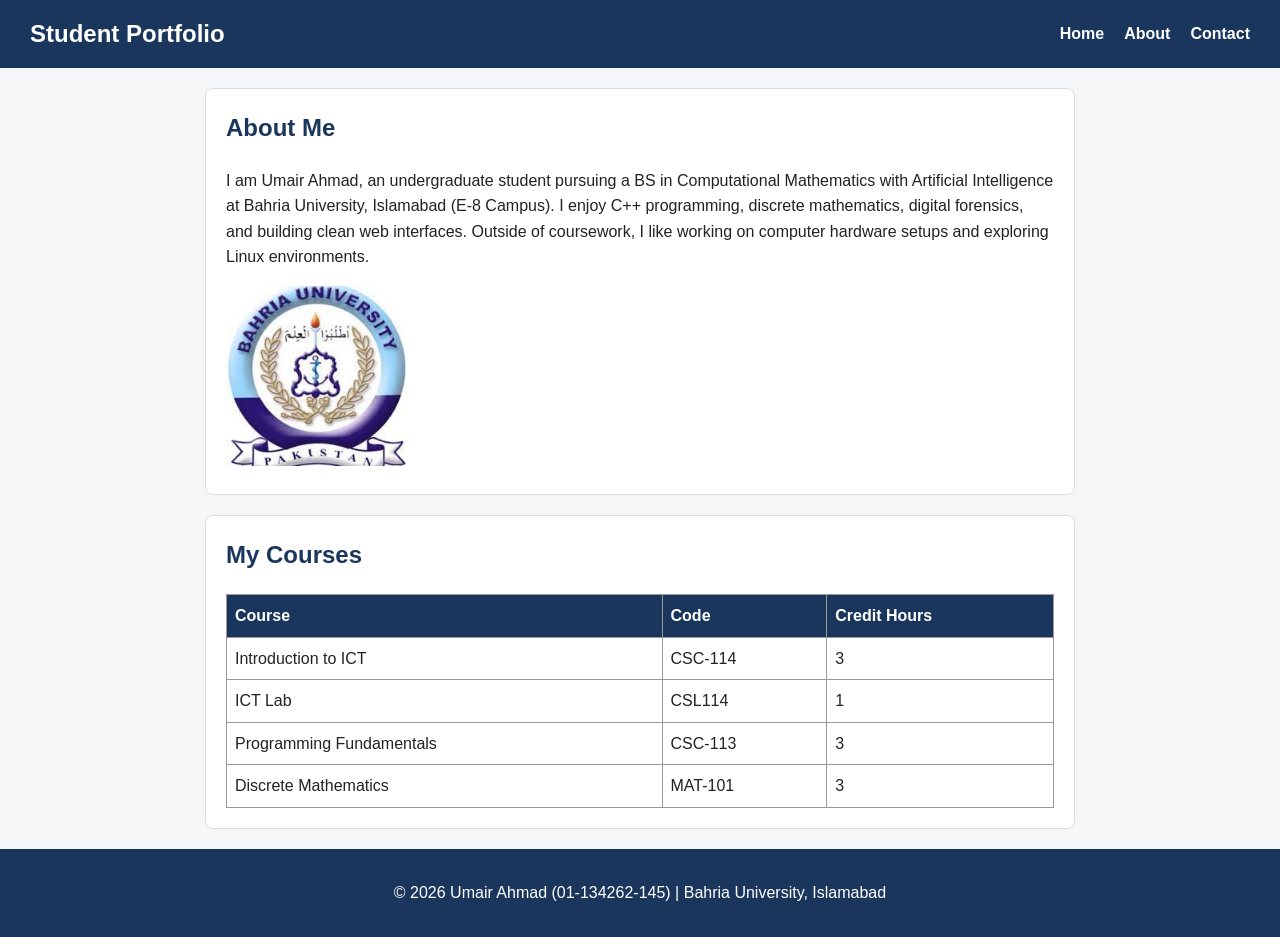
==== about.html @ 5f5a6b50 "Add Home, About, and Contact HTML pages" ====
<!DOCTYPE html>
<html lang="en">
<head>
  <meta charset="UTF-8">
  <meta name="viewport" content="width=device-width, initial-scale=1.0">
  <title>About | Umair Ahmad</title>
  <link rel="stylesheet" href="style.css">
</head>
<body>

  <header>
    <h1>Student Portfolio</h1>
    <nav>
      <a href="index.html">Home</a>
      <a href="about.html">About</a>
      <a href="contact.html">Contact</a>
    </nav>
  </header>

  <main>

    <section>
      <h2>About Me</h2>
      <p>
        I am Umair Ahmad, an undergraduate student pursuing a BS in Computational Mathematics
        with Artificial Intelligence at Bahria University, Islamabad (E-8 Campus).
        I enjoy C++ programming, discrete mathematics, digital forensics, and building clean
        web interfaces. Outside of coursework, I like working on computer hardware setups
        and exploring Linux environments.
      </p>
      <img src="images/bu-logo.jpg" alt="Bahria University Logo" width="180">
    </section>

    <section>
      <h2>My Courses</h2>
      <table>
        <tr>
          <th>Course</th>
          <th>Code</th>
          <th>Credit Hours</th>
        </tr>
        <tr>
          <td>Introduction to ICT</td>
          <td>CSC-114</td>
          <td>3</td>
        </tr>
        <tr>
          <td>ICT Lab</td>
          <td>CSL114</td>
          <td>1</td>
        </tr>
        <tr>
          <td>Programming Fundamentals</td>
          <td>CSC-113</td>
          <td>3</td>
        </tr>
        <tr>
          <td>Discrete Mathematics</td>
          <td>MAT-101</td>
          <td>3</td>
        </tr>
      </table>
    </section>

  </main>

  <footer>
    <p>&copy; 2026 Umair Ahmad (01-134262-145) | Bahria University, Islamabad</p>
  </footer>

</body>
</html>
---- style.css ----
/* ===== RESET / BOX MODEL ===== */
* {
  box-sizing: border-box;
}

/* ===== BODY ===== */
body {
  font-family: Arial, sans-serif;
  margin: 0;
  background-color: #f4f6f8;
  color: #222222;
  line-height: 1.6;
}

/* ===== HEADER (Flexbox) ===== */
header {
  background-color: #1b365d;
  color: white;
  padding: 15px 30px;
  display: flex;
  justify-content: space-between;
  align-items: center;
}

header h1 {
  margin: 0;
  font-size: 1.5rem;
}

/* ===== NAVIGATION (Flexbox) ===== */
nav {
  display: flex;
  gap: 20px;
}

nav a {
  color: white;
  text-decoration: none;
  font-weight: bold;
}

nav a:hover {
  text-decoration: underline;
}

/* ===== MAIN ===== */
main {
  max-width: 900px;
  margin: 20px auto;
  padding: 0 15px;
}

/* ===== SECTION (Box Model) ===== */
section {
  background-color: white;
  padding: 20px;
  margin-bottom: 20px;
  border: 1px solid #dddddd;
  border-radius: 8px;
}

h2 {
  color: #1b365d;
  margin-top: 0;
}

/* ===== ID SELECTOR ===== */
#welcome {
  border-left: 6px solid #1b365d;
}

/* ===== CLASS SELECTORS ===== */
.highlight {
  color: #c0392b;
  font-weight: bold;
}

/* ===== FLEXBOX CARDS ===== */
.cards {
  display: flex;
  flex-wrap: wrap;
  gap: 15px;
  margin-top: 15px;
}

.card {
  flex: 1;
  min-width: 200px;
  background-color: #f8fafc;
  border: 1px solid #d8e1ea;
  border-radius: 6px;
  padding: 15px;
}

.card h3 {
  margin-top: 0;
  color: #1b365d;
}

/* ===== TABLE ===== */
table {
  border-collapse: collapse;
  width: 100%;
}

th, td {
  border: 1px solid #999999;
  padding: 8px;
  text-align: left;
}

th {
  background-color: #1b365d;
  color: white;
}

/* ===== FORM ===== */
label {
  display: block;
  margin-top: 10px;
  font-weight: bold;
}

input, textarea, select {
  width: 100%;
  padding: 8px;
  margin-top: 4px;
  border: 1px solid #cccccc;
  border-radius: 4px;
}

button {
  margin-top: 12px;
  padding: 10px 20px;
  background-color: #1b365d;
  color: white;
  border: none;
  border-radius: 4px;
  cursor: pointer;
  font-weight: bold;
}

button:hover {
  background-color: #142847;
}

/* ===== FOOTER ===== */
footer {
  text-align: center;
  padding: 15px;
  background-color: #1b365d;
  color: white;
}
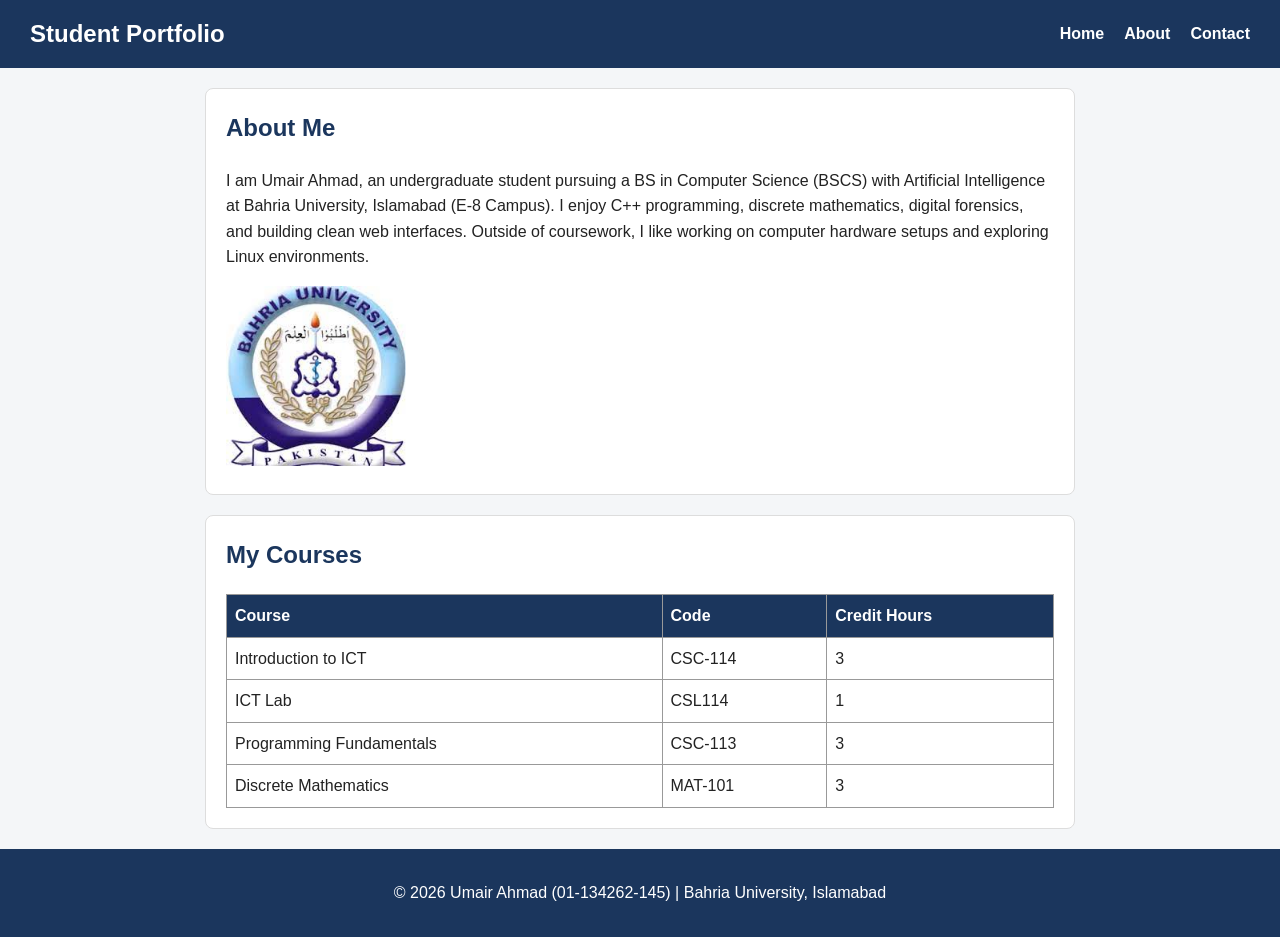
==== commit d47da8c6: "Update about.html" ====
--- a/about.html
+++ b/about.html
@@ -22,7 +22,7 @@
     <section>
       <h2>About Me</h2>
       <p>
-        I am Umair Ahmad, an undergraduate student pursuing a BS in Computational Mathematics
+        I am Umair Ahmad, an undergraduate student pursuing a BS in Computer Science (BSCS)
         with Artificial Intelligence at Bahria University, Islamabad (E-8 Campus).
         I enjoy C++ programming, discrete mathematics, digital forensics, and building clean
         web interfaces. Outside of coursework, I like working on computer hardware setups
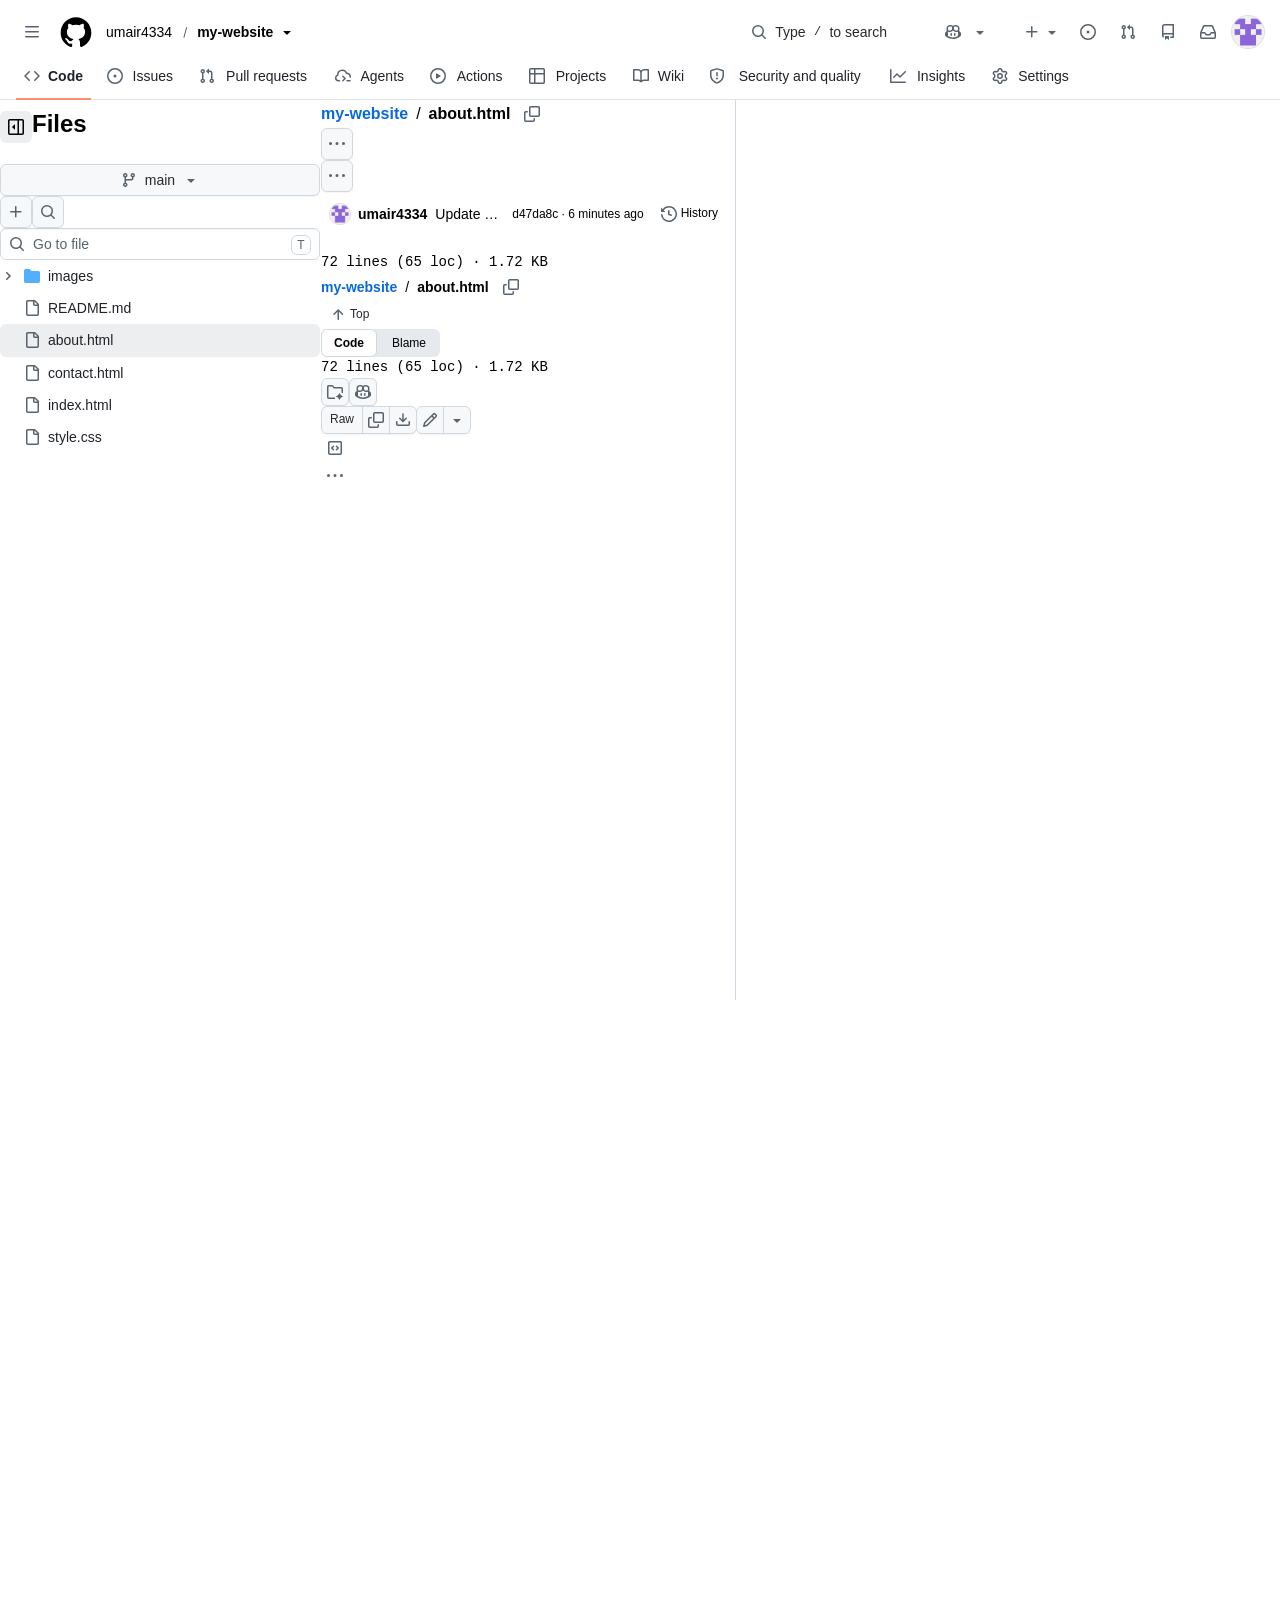
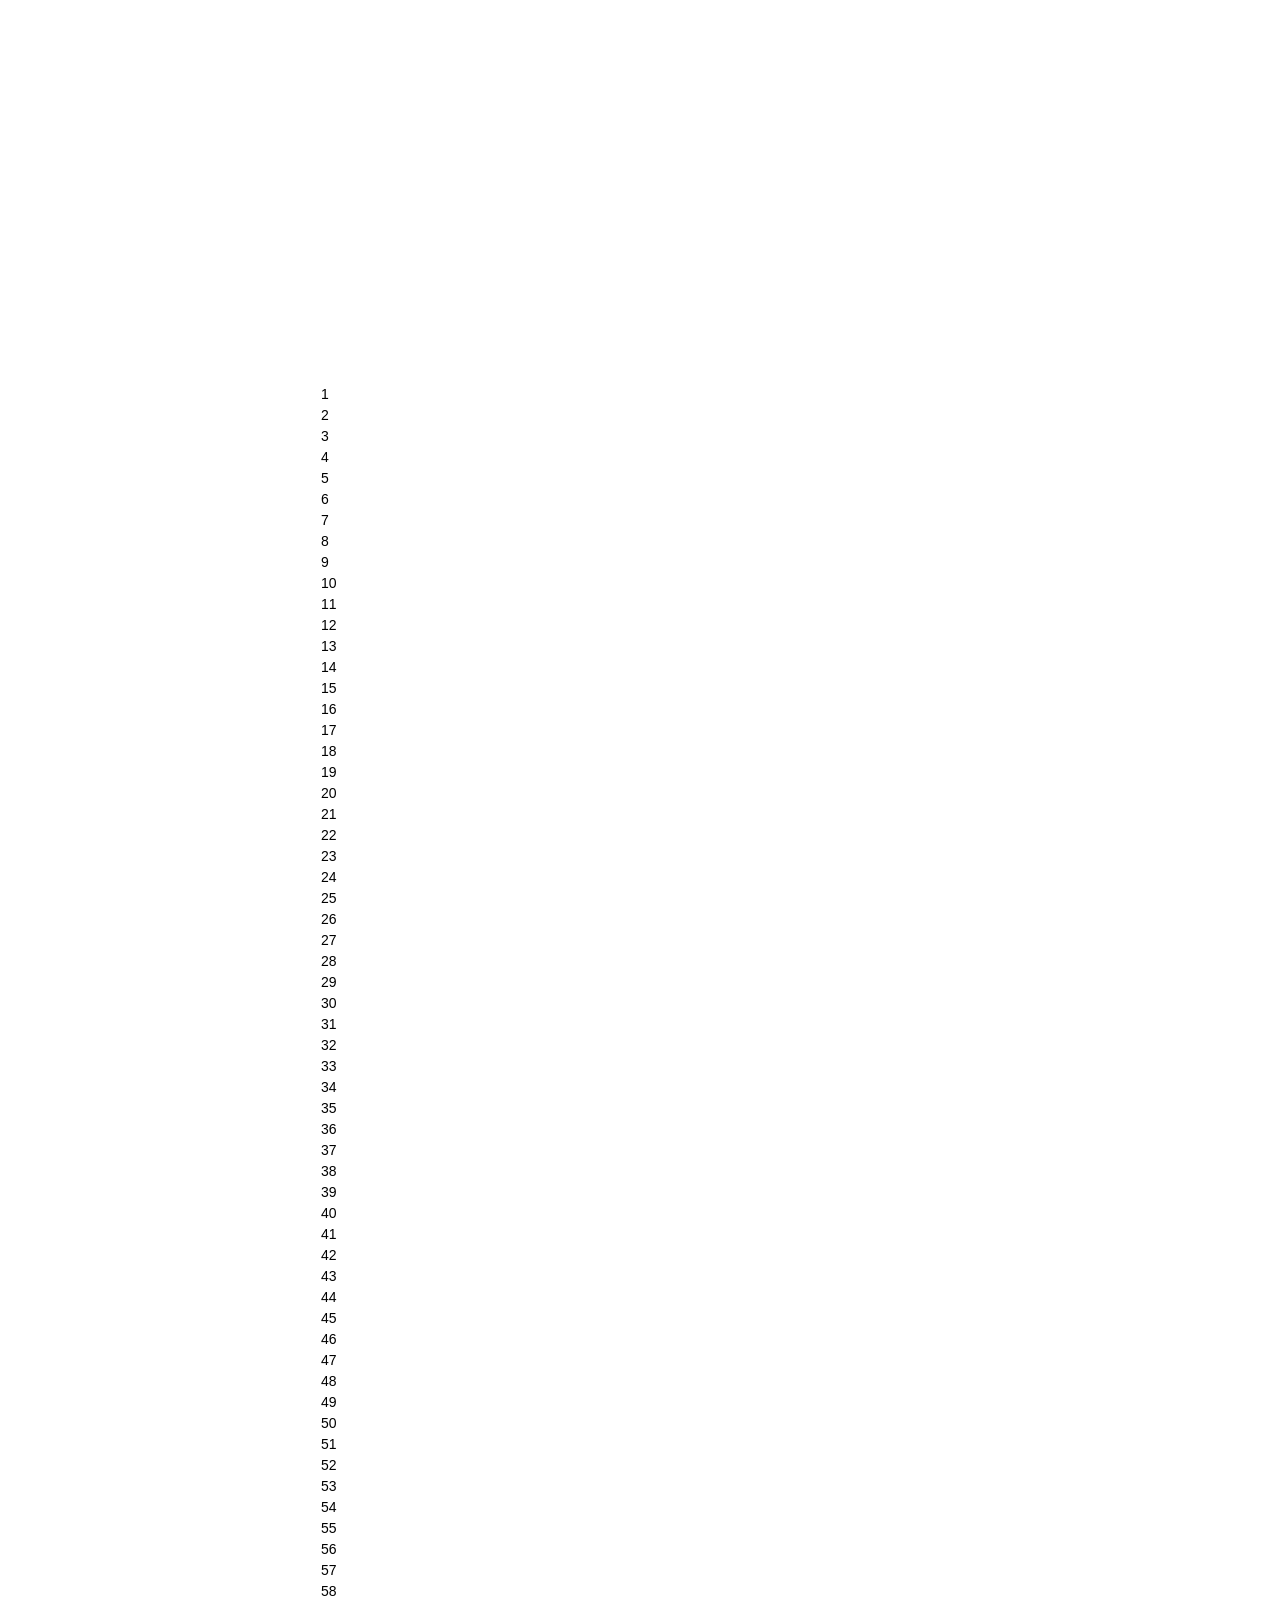
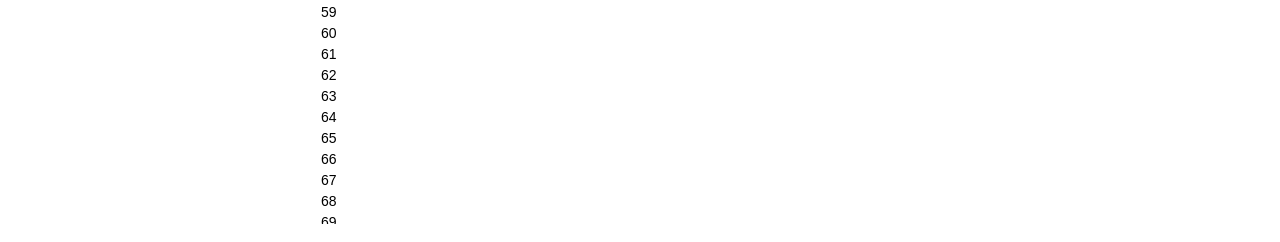
==== commit 6ef4168f: "Update degree program to BS Computer Science" ====
--- a/about.html
+++ b/about.html
@@ -1,72 +1,345 @@
 <!DOCTYPE html>
-<html lang="en">
-<head>
-  <meta charset="UTF-8">
-  <meta name="viewport" content="width=device-width, initial-scale=1.0">
-  <title>About | Umair Ahmad</title>
-  <link rel="stylesheet" href="style.css">
-</head>
-<body>
-
-  <header>
-    <h1>Student Portfolio</h1>
-    <nav>
-      <a href="index.html">Home</a>
-      <a href="about.html">About</a>
-      <a href="contact.html">Contact</a>
-    </nav>
-  </header>
-
-  <main>
-
-    <section>
-      <h2>About Me</h2>
-      <p>
+<!-- saved from url=(0060)https://github.com/umair4334/my-website/blob/main/about.html -->
+<html lang="en" data-render-ssr="false" data-color-mode="auto" data-light-theme="light" data-dark-theme="dark" data-a11y-animated-images="system" data-a11y-link-underlines="true" class="js-focus-visible" data-js-focus-visible=""><script src="chrome-extension://eppiocemhmnlbhjplcgkofciiegomcon/content/location/location.js" id="eppiocemhmnlbhjplcgkofciiegomcon"></script><script src="chrome-extension://eppiocemhmnlbhjplcgkofciiegomcon/libs/extend-native-history-api.js"></script><script src="chrome-extension://eppiocemhmnlbhjplcgkofciiegomcon/libs/requests.js"></script><head><meta http-equiv="Content-Type" content="text/html; charset=UTF-8"><style>.ͼ1.cm-focused {outline: 1px dotted #212121;}
+.ͼ1 {position: relative !important; box-sizing: border-box; display: flex !important; flex-direction: column;}
+.ͼ1 .cm-scroller {display: flex !important; align-items: flex-start !important; font-family: monospace; line-height: 1.4; height: 100%; overflow-x: auto; position: relative; z-index: 0; overflow-anchor: none;}
+.ͼ1 .cm-content[contenteditable=true] {-webkit-user-modify: read-write-plaintext-only;}
+.ͼ1 .cm-content {margin: 0; flex-grow: 2; flex-shrink: 0; display: block; white-space: pre; word-wrap: normal; box-sizing: border-box; min-height: 100%; padding: 4px 0; outline: none;}
+.ͼ1 .cm-lineWrapping {white-space: pre-wrap; white-space: break-spaces; word-break: break-word; overflow-wrap: anywhere; flex-shrink: 1;}
+.ͼ2 .cm-content {caret-color: black;}
+.ͼ3 .cm-content {caret-color: white;}
+.ͼ1 .cm-line {display: block; padding: 0 2px 0 6px;}
+.ͼ1 .cm-layer > * {position: absolute;}
+.ͼ1 .cm-layer {user-select: none; position: absolute; left: 0; top: 0; contain: size style;}
+.ͼ2 .cm-selectionBackground {background: #d9d9d9;}
+.ͼ3 .cm-selectionBackground {background: #222;}
+.ͼ2.cm-focused > .cm-scroller > .cm-selectionLayer .cm-selectionBackground {background: #d7d4f0;}
+.ͼ3.cm-focused > .cm-scroller > .cm-selectionLayer .cm-selectionBackground {background: #233;}
+.ͼ1 .cm-cursorLayer {pointer-events: none;}
+.ͼ1.cm-focused > .cm-scroller > .cm-cursorLayer {animation: steps(1) cm-blink 1.2s infinite;}
+@keyframes cm-blink {50% {opacity: 0;}}
+@keyframes cm-blink2 {50% {opacity: 0;}}
+.ͼ1 .cm-cursor, .ͼ1 .cm-dropCursor {border-left: 1.2px solid black; margin-left: -0.6px; pointer-events: none;}
+.ͼ1 .cm-cursor {display: none;}
+.ͼ3 .cm-cursor {border-left-color: #ddd;}
+.ͼ1 .cm-selectionHandle {background-color: currentColor; width: 1.5px;}
+.ͼ1 .cm-selectionHandle-start::before, .ͼ1 .cm-selectionHandle-end::before {content: ""; background-color: inherit; border-radius: 50%; width: 8px; height: 8px; position: absolute; left: -3.25px;}
+.ͼ1 .cm-selectionHandle-start::before {top: -8px;}
+.ͼ1 .cm-selectionHandle-end::before {bottom: -8px;}
+.ͼ1 .cm-dropCursor {position: absolute;}
+.ͼ1.cm-focused > .cm-scroller > .cm-cursorLayer .cm-cursor {display: block;}
+.ͼ1 .cm-iso {unicode-bidi: isolate;}
+.ͼ1 .cm-announced {position: fixed; top: -10000px;}
+@media print {.ͼ1 .cm-announced {display: none;}}
+.ͼ2 .cm-activeLine {background-color: #cceeff44;}
+.ͼ3 .cm-activeLine {background-color: #99eeff33;}
+.ͼ2 .cm-specialChar {color: red;}
+.ͼ3 .cm-specialChar {color: #f78;}
+.ͼ1 .cm-gutters {flex-shrink: 0; display: flex; height: 100%; box-sizing: border-box; z-index: 200;}
+.ͼ1 .cm-gutters-before {inset-inline-start: 0;}
+.ͼ1 .cm-gutters-after {inset-inline-end: 0;}
+.ͼ2 .cm-gutters.cm-gutters-before {border-right-width: 1px;}
+.ͼ2 .cm-gutters.cm-gutters-after {border-left-width: 1px;}
+.ͼ2 .cm-gutters {background-color: #f5f5f5; color: #6c6c6c; border: 0px solid #ddd;}
+.ͼ3 .cm-gutters {background-color: #333338; color: #ccc;}
+.ͼ1 .cm-gutter {display: flex !important; flex-direction: column; flex-shrink: 0; box-sizing: border-box; min-height: 100%; overflow: hidden;}
+.ͼ1 .cm-gutterElement {box-sizing: border-box;}
+.ͼ1 .cm-lineNumbers .cm-gutterElement {padding: 0 3px 0 5px; min-width: 20px; text-align: right; white-space: nowrap;}
+.ͼ2 .cm-activeLineGutter {background-color: #e2f2ff;}
+.ͼ3 .cm-activeLineGutter {background-color: #222227;}
+.ͼ1 .cm-panels {box-sizing: border-box; position: sticky; left: 0; right: 0; z-index: 300;}
+.ͼ2 .cm-panels {background-color: #f5f5f5; color: black;}
+.ͼ1 .cm-panels-top {top: 0;}
+.ͼ1 .cm-panels-bottom {bottom: 0;}
+.ͼ2 .cm-panels-top {border-bottom: 1px solid #ddd;}
+.ͼ2 .cm-panels-bottom {border-top: 1px solid #ddd;}
+.ͼ3 .cm-panels {background-color: #333338; color: white;}
+.ͼ1 .cm-dialog label {font-size: 80%;}
+.ͼ1 .cm-dialog {padding: 2px 19px 4px 6px; position: relative;}
+.ͼ1 .cm-dialog-close {position: absolute; top: 3px; right: 4px; background-color: inherit; border: none; font: inherit; font-size: 14px; padding: 0;}
+.ͼ1 .cm-tab {display: inline-block; overflow: hidden; vertical-align: bottom;}
+.ͼ1 .cm-widgetBuffer {vertical-align: text-top; height: 1em; width: 0; display: inline;}
+.ͼ1 .cm-placeholder {color: #888; display: inline-block; vertical-align: top; user-select: none;}
+.ͼ1 .cm-highlightSpace {background: radial-gradient(circle at 50% 55%, #aaa 20%, transparent 0) no-repeat; background-size: .4em; background-position: calc(min(50%, 0px)) center;}
+.ͼ1 .cm-highlightTab {background-image: url('data:image/svg+xml,<svg xmlns="http://www.w3.org/2000/svg" width="200" height="20"><path stroke="%23888" stroke-width="1" fill="none" d="M1 10H196L190 5M190 15L196 10M197 4L197 16"/></svg>'); background-size: auto 100%; background-position: right 90%; background-repeat: no-repeat;}
+.ͼ1 .cm-trailingSpace {background-color: #ff332255;}
+.ͼ1 .cm-button {vertical-align: middle; color: inherit; font-size: 70%; padding: .2em 1em; border-radius: 1px;}
+.ͼ2 .cm-button:active {background-image: linear-gradient(#b4b4b4, #d0d3d6);}
+.ͼ2 .cm-button {background-image: linear-gradient(#eff1f5, #d9d9df); border: 1px solid #888;}
+.ͼ3 .cm-button:active {background-image: linear-gradient(#111, #333);}
+.ͼ3 .cm-button {background-image: linear-gradient(#393939, #111); border: 1px solid #888;}
+.ͼ1 .cm-textfield {vertical-align: middle; color: inherit; font-size: 70%; border: 1px solid silver; padding: .2em .5em;}
+.ͼ2 .cm-textfield {background-color: white;}
+.ͼ3 .cm-textfield {border: 1px solid #555; background-color: inherit;}
+.ͼ1 .cm-panel.cm-search [name=close] {position: absolute; top: 0; right: 4px; background-color: inherit; border: none; font: inherit; padding: 0; margin: 0;}
+.ͼ1 .cm-panel.cm-search input, .ͼ1 .cm-panel.cm-search button, .ͼ1 .cm-panel.cm-search label {margin: .2em .6em .2em 0;}
+.ͼ1 .cm-panel.cm-search input[type=checkbox] {margin-right: .2em;}
+.ͼ1 .cm-panel.cm-search label {font-size: 80%; white-space: pre;}
+.ͼ1 .cm-panel.cm-search {padding: 2px 6px 4px; position: relative;}
+.ͼ2 .cm-searchMatch {background-color: #ffff0054;}
+.ͼ3 .cm-searchMatch {background-color: #00ffff8a;}
+.ͼ2 .cm-searchMatch-selected {background-color: #ff6a0054;}
+.ͼ3 .cm-searchMatch-selected {background-color: #ff00ff8a;}
+.ͼ1.cm-focused .cm-matchingBracket {background-color: #328c8252;}
+.ͼ1.cm-focused .cm-nonmatchingBracket {background-color: #bb555544;}
+.ͼ1m {color: var(--codeMirror-syntax-fgColor-keyword, var(--color-codemirror-syntax-keyword));}
+.ͼ1n {color: var(--codeMirror-syntax-fgColor-comment, var(--color-codemirror-syntax-comment));}
+.ͼ1o {color: var(--codeMirror-matchingBracket-fgColor, var(--color-codemirror-matchingbracket-text));}
+.ͼ1p {color: var(--codeMirror-syntax-fgColor-string, var(--color-codemirror-syntax-string));}
+.ͼ1q {color: var(--codeMirror-syntax-fgColor-constant, var(--color-codemirror-syntax-constant));}
+.ͼ1r {color: var(--codeMirror-syntax-fgColor-constant, var(--color-codemirror-syntax-constant));}
+.ͼ1s {color: var(--codeMirror-syntax-fgColor-entity, var(--color-codemirror-syntax-entity));}
+.ͼ1t {color: var(--codeMirror-syntax-fgColor-variable, var(--color-codemirror-syntax-variable));}
+.ͼ1u {color: inherit;}
+.ͼ1v {font-weight: bold; color: inherit !important;}
+.ͼ1w {color: var(--codeMirror-syntax-fgColor-comment, var(--color-codemirror-syntax-comment));}
+.ͼ1x {text-decoration: underline;}
+.ͼ1y {font-style: italic;}
+.ͼ1z {font-weight: bold;}
+.ͼ20 {text-decoration: line-through;}
+.ͼ21 {color: var(--color-prettylights-syntax-constant);}
+.ͼ22 {color: var(--color-prettylights-syntax-entity-tag);}
+.ͼ1l {background: var(--codeMirror-bgColor, var(--color-codemirror-bg)); color: var(--codeMirror-fgColor, var(--color-codemirror-text)); cursor: text;}
+.ͼ1l .cm-gutters, .ͼ1l .cm-gutters.cm-gutters-before {background: var(--codeMirror-gutters-bgColor, var(--color-codemirror-gutters-bg)); border-right-width: 0;}
+.ͼ1l .cm-lineNumbers .cm-gutterElement {color: var(--codeMirror-lineNumber-fgColor, var(--color-codemirror-linenumber-text)); font-family: var(--fontStack-monospace); font-size: var(--codeMirror-gutter-fontSize, var(--codeMirror-content-fontSize, 12px)); line-height: 20px; padding: 0 16px 0 16px;}
+.ͼ1l .cm-content {caret-color: var(--codeMirror-cursor-fgColor, var(--color-codemirror-cursor)); font-family: var(--fontStack-monospace); font-size: var(--codeMirror-content-fontSize, 12px); background: var(--codeMirror-lines-bgColor, var(--color-codemirror-lines-bg)); line-height: 20px; padding-top: 8px;}
+.ͼ1l.cm-focused .cm-selectionBackground, .ͼ1l .cm-selectionBackground, .ͼ1l .cm-content ::selection {background-color: var(--codeMirror-selection-bgColor, var(--color-codemirror-selection-bg, #d7d4f0));}
+.ͼ1l.cm-focused {outline: none;}
+.ͼ1l.hide-help-until-focus.cm-focused .cm-panels-bottom {display: block;}
+.ͼ1l.hide-help-until-focus .cm-panels-bottom {display: none;}
+.ͼ1l.hide-help .cm-panels-top {display: none; position: absolute;}
+.ͼ1l .cm-content ::-moz-selection {background-color: var(--codeMirror-selection-bgColor, var(--color-codemirror-selection-bg, #d7d4f0));}
+.ͼ1l .cm-activeLine {background-color: var(--codeMirror-activeline-bgColor, var(--color-codemirror-activeline-bg));}
+.ͼ1l .cm-selectionAttachment-mark {background-color: var(--bgColor-accent-muted, var(--codeMirror-selection-bgColor, #d7d4f0)); border-bottom: 1px solid var(--borderColor-accent-emphasis, var(--color-accent-fg)); box-sizing: border-box;}
+.ͼ1l .cm-selectionAttachment-line {background-color: var(--bgColor-accent-muted, var(--codeMirror-selection-bgColor, #d7d4f0)); box-sizing: border-box;}
+.ͼ1l .cm-selectionAttachment-gutter {background-color: var(--bgColor-accent-muted, var(--codeMirror-selection-bgColor, #d7d4f0)); box-shadow: inset 2px 0 0 var(--borderColor-accent-emphasis, var(--color-accent-fg)); color: var(--fgColor-accent, var(--color-accent-fg)); font-weight: 600; box-sizing: border-box;}
+.ͼ1l .cm-line {padding-left: 16px;}
+.ͼ1l .cm-help-panel {background: var(--bgColor-muted, var(--color-canvas-subtle)); padding: 7px 10px; margin: 0; font-size: 13px; line-height: 16px; color: var(--fgColor-muted, var(--color-fg-muted)); cursor: default;}
+.ͼ1l .cm-panels-bottom {border-top: var(--borderWidth-thin, 1px) solid var(--borderColor-default, var(--color-border-default)); background: none;}
+@media (max-width: 544px) {.ͼ1l .cm-panels-bottom {position: relative;}}
+.ͼ1l .cm-panel.cm-search {background: var(--bgColor-muted, var(--color-canvas-subtle)); padding: 8px; font-size: 16px;}
+.ͼ1l .cm-panel.cm-search > button {border-radius: 6px; padding: 4px 8px; background: var(--codeMirror-bgColor, var(--color-codemirror-bg)); color: var(--button-default-fgColor-rest, var(--color-btn-text)); border: 1px solid var(--button-default-borderColor-rest, var(--color-btn-border)); text-transform: capitalize;}
+.ͼ1l .cm-panel.cm-search > label {color: var(--fgColor-default, var(--color-fg-default)); text-transform: capitalize; font-size: 12px;}
+.ͼ1l .cm-panel.cm-search > input {border-radius: 6px; padding: 4px 8px; background: var(--bgColor-default, var(--color-canvas-default)); color: var(--fgColor-default, var(--color-fg-default)); border: 1px solid var(--borderColor-default, var(--color-border-default)); font-size: 12px;}
+.ͼ1l .cm-panel.cm-search > button[name="close"] {padding: 4px;}
+.ͼ1l .cm-panels-top {border-bottom: var(--borderWidth-thin, 1px) solid var(--color-border-default); background: none;}
+.ͼ1l .cm-panel.cm-search input, .ͼ1l .cm-panel.cm-search button, .ͼ1l .cm-panel.cm-search label {margin-right: 8px; margin-bottom: 4px; margin-top: 4px; margin-left: 0;}
+.ͼ1l .cm-lintRange {cursor: help; background-image: none !important;}
+.ͼ1l .cm-placeholder {height: 1em; color: var(--fgColor-muted);}
+.ͼ1l.custom-tooltips .cm-tooltip {border: none !important; background-color: transparent !important;}
+.ͼ1l.custom-tooltips .cm-diagnostic {padding: 0; margin-left: 0 !important; border-left: none !important; white-space: unset;}
+.ͼ16 {color: var(--codeMirror-syntax-fgColor-keyword, var(--color-codemirror-syntax-keyword));}
+.ͼ17 {color: var(--codeMirror-syntax-fgColor-comment, var(--color-codemirror-syntax-comment));}
+.ͼ18 {color: var(--codeMirror-matchingBracket-fgColor, var(--color-codemirror-matchingbracket-text));}
+.ͼ19 {color: var(--codeMirror-syntax-fgColor-string, var(--color-codemirror-syntax-string));}
+.ͼ1a {color: var(--codeMirror-syntax-fgColor-constant, var(--color-codemirror-syntax-constant));}
+.ͼ1b {color: var(--codeMirror-syntax-fgColor-constant, var(--color-codemirror-syntax-constant));}
+.ͼ1c {color: var(--codeMirror-syntax-fgColor-entity, var(--color-codemirror-syntax-entity));}
+.ͼ1d {color: var(--codeMirror-syntax-fgColor-variable, var(--color-codemirror-syntax-variable));}
+.ͼ1e {color: inherit;}
+.ͼ1f {font-weight: bold; color: inherit !important;}
+.ͼ1g {color: var(--codeMirror-syntax-fgColor-comment, var(--color-codemirror-syntax-comment));}
+.ͼ1h {text-decoration: underline;}
+.ͼ1i {font-style: italic;}
+.ͼ1j {font-weight: bold;}
+.ͼ1k {text-decoration: line-through;}
+.ͼ15 {background: var(--codeMirror-bgColor, var(--color-codemirror-bg)); color: var(--codeMirror-fgColor, var(--color-codemirror-text)); cursor: text;}
+.ͼ15 .cm-gutters, .ͼ15 .cm-gutters.cm-gutters-before {background: var(--codeMirror-gutters-bgColor, var(--color-codemirror-gutters-bg)); border-right-width: 0;}
+.ͼ15 .cm-lineNumbers .cm-gutterElement {color: var(--codeMirror-lineNumber-fgColor, var(--color-codemirror-linenumber-text)); font-family: var(--fontStack-monospace); font-size: var(--codeMirror-gutter-fontSize, var(--codeMirror-content-fontSize, 12px)); line-height: 20px; padding: 0 16px 0 16px;}
+.ͼ15 .cm-content {caret-color: var(--codeMirror-cursor-fgColor, var(--color-codemirror-cursor)); font-family: var(--fontStack-monospace); font-size: var(--codeMirror-content-fontSize, 12px); background: var(--codeMirror-lines-bgColor, var(--color-codemirror-lines-bg)); line-height: 20px; padding-top: 8px;}
+.ͼ15.cm-focused .cm-selectionBackground, .ͼ15 .cm-selectionBackground, .ͼ15 .cm-content ::selection {background-color: var(--codeMirror-selection-bgColor, var(--color-codemirror-selection-bg, #d7d4f0));}
+.ͼ15.cm-focused {outline: none;}
+.ͼ15.hide-help-until-focus.cm-focused .cm-panels-bottom {display: block;}
+.ͼ15.hide-help-until-focus .cm-panels-bottom {display: none;}
+.ͼ15.hide-help .cm-panels-top {display: none; position: absolute;}
+.ͼ15 .cm-content ::-moz-selection {background-color: var(--codeMirror-selection-bgColor, var(--color-codemirror-selection-bg, #d7d4f0));}
+.ͼ15 .cm-activeLine {background-color: var(--codeMirror-activeline-bgColor, var(--color-codemirror-activeline-bg));}
+.ͼ15 .cm-selectionAttachment-mark {background-color: var(--bgColor-accent-muted, var(--codeMirror-selection-bgColor, #d7d4f0)); border-bottom: 1px solid var(--borderColor-accent-emphasis, var(--color-accent-fg)); box-sizing: border-box;}
+.ͼ15 .cm-selectionAttachment-line {background-color: var(--bgColor-accent-muted, var(--codeMirror-selection-bgColor, #d7d4f0)); box-sizing: border-box;}
+.ͼ15 .cm-selectionAttachment-gutter {background-color: var(--bgColor-accent-muted, var(--codeMirror-selection-bgColor, #d7d4f0)); box-shadow: inset 2px 0 0 var(--borderColor-accent-emphasis, var(--color-accent-fg)); color: var(--fgColor-accent, var(--color-accent-fg)); font-weight: 600; box-sizing: border-box;}
+.ͼ15 .cm-line {padding-left: 16px;}
+.ͼ15 .cm-help-panel {background: var(--bgColor-muted, var(--color-canvas-subtle)); padding: 7px 10px; margin: 0; font-size: 13px; line-height: 16px; color: var(--fgColor-muted, var(--color-fg-muted)); cursor: default;}
+.ͼ15 .cm-panels-bottom {border-top: var(--borderWidth-thin, 1px) solid var(--borderColor-default, var(--color-border-default)); background: none;}
+@media (max-width: 544px) {.ͼ15 .cm-panels-bottom {position: relative;}}
+.ͼ15 .cm-panel.cm-search {background: var(--bgColor-muted, var(--color-canvas-subtle)); padding: 8px; font-size: 16px;}
+.ͼ15 .cm-panel.cm-search > button {border-radius: 6px; padding: 4px 8px; background: var(--codeMirror-bgColor, var(--color-codemirror-bg)); color: var(--button-default-fgColor-rest, var(--color-btn-text)); border: 1px solid var(--button-default-borderColor-rest, var(--color-btn-border)); text-transform: capitalize;}
+.ͼ15 .cm-panel.cm-search > label {color: var(--fgColor-default, var(--color-fg-default)); text-transform: capitalize; font-size: 12px;}
+.ͼ15 .cm-panel.cm-search > input {border-radius: 6px; padding: 4px 8px; background: var(--bgColor-default, var(--color-canvas-default)); color: var(--fgColor-default, var(--color-fg-default)); border: 1px solid var(--borderColor-default, var(--color-border-default)); font-size: 12px;}
+.ͼ15 .cm-panel.cm-search > button[name="close"] {padding: 4px;}
+.ͼ15 .cm-panels-top {border-bottom: var(--borderWidth-thin, 1px) solid var(--color-border-default); background: none;}
+.ͼ15 .cm-panel.cm-search input, .ͼ15 .cm-panel.cm-search button, .ͼ15 .cm-panel.cm-search label {margin-right: 8px; margin-bottom: 4px; margin-top: 4px; margin-left: 0;}
+.ͼ15 .cm-lintRange {cursor: help; background-image: none !important;}
+.ͼ15 .cm-placeholder {height: 1em; color: var(--fgColor-muted);}
+.ͼ15.custom-tooltips .cm-tooltip {border: none !important; background-color: transparent !important;}
+.ͼ15.custom-tooltips .cm-diagnostic {padding: 0; margin-left: 0 !important; border-left: none !important; white-space: unset;}
+.ͼ14 {height: 85vh; min-height: ; width: 100%;}
+.ͼn {color: var(--codeMirror-syntax-fgColor-keyword, var(--color-codemirror-syntax-keyword));}
+.ͼo {color: var(--codeMirror-syntax-fgColor-comment, var(--color-codemirror-syntax-comment));}
+.ͼp {color: var(--codeMirror-matchingBracket-fgColor, var(--color-codemirror-matchingbracket-text));}
+.ͼq {color: var(--codeMirror-syntax-fgColor-string, var(--color-codemirror-syntax-string));}
+.ͼr {color: var(--codeMirror-syntax-fgColor-constant, var(--color-codemirror-syntax-constant));}
+.ͼs {color: var(--codeMirror-syntax-fgColor-constant, var(--color-codemirror-syntax-constant));}
+.ͼt {color: var(--codeMirror-syntax-fgColor-entity, var(--color-codemirror-syntax-entity));}
+.ͼu {color: var(--codeMirror-syntax-fgColor-variable, var(--color-codemirror-syntax-variable));}
+.ͼv {color: inherit;}
+.ͼw {font-weight: bold; color: inherit !important;}
+.ͼx {color: var(--codeMirror-syntax-fgColor-comment, var(--color-codemirror-syntax-comment));}
+.ͼy {text-decoration: underline;}
+.ͼz {font-style: italic;}
+.ͼ10 {font-weight: bold;}
+.ͼ11 {text-decoration: line-through;}
+.ͼ12 {color: var(--color-prettylights-syntax-constant);}
+.ͼ13 {color: var(--color-prettylights-syntax-entity-tag);}
+.ͼm {background: var(--codeMirror-bgColor, var(--color-codemirror-bg)); color: var(--codeMirror-fgColor, var(--color-codemirror-text)); cursor: text;}
+.ͼm .cm-gutters, .ͼm .cm-gutters.cm-gutters-before {background: var(--codeMirror-gutters-bgColor, var(--color-codemirror-gutters-bg)); border-right-width: 0;}
+.ͼm .cm-lineNumbers .cm-gutterElement {color: var(--codeMirror-lineNumber-fgColor, var(--color-codemirror-linenumber-text)); font-family: var(--fontStack-monospace); font-size: var(--codeMirror-gutter-fontSize, var(--codeMirror-content-fontSize, 12px)); line-height: 20px; padding: 0 16px 0 16px;}
+.ͼm .cm-content {caret-color: var(--codeMirror-cursor-fgColor, var(--color-codemirror-cursor)); font-family: var(--fontStack-monospace); font-size: var(--codeMirror-content-fontSize, 12px); background: var(--codeMirror-lines-bgColor, var(--color-codemirror-lines-bg)); line-height: 20px; padding-top: 8px;}
+.ͼm.cm-focused .cm-selectionBackground, .ͼm .cm-selectionBackground, .ͼm .cm-content ::selection {background-color: var(--codeMirror-selection-bgColor, var(--color-codemirror-selection-bg, #d7d4f0));}
+.ͼm.cm-focused {outline: none;}
+.ͼm.hide-help-until-focus.cm-focused .cm-panels-bottom {display: block;}
+.ͼm.hide-help-until-focus .cm-panels-bottom {display: none;}
+.ͼm.hide-help .cm-panels-top {display: none; position: absolute;}
+.ͼm .cm-content ::-moz-selection {background-color: var(--codeMirror-selection-bgColor, var(--color-codemirror-selection-bg, #d7d4f0));}
+.ͼm .cm-activeLine {background-color: var(--codeMirror-activeline-bgColor, var(--color-codemirror-activeline-bg));}
+.ͼm .cm-selectionAttachment-mark {background-color: var(--bgColor-accent-muted, var(--codeMirror-selection-bgColor, #d7d4f0)); border-bottom: 1px solid var(--borderColor-accent-emphasis, var(--color-accent-fg)); box-sizing: border-box;}
+.ͼm .cm-selectionAttachment-line {background-color: var(--bgColor-accent-muted, var(--codeMirror-selection-bgColor, #d7d4f0)); box-sizing: border-box;}
+.ͼm .cm-selectionAttachment-gutter {background-color: var(--bgColor-accent-muted, var(--codeMirror-selection-bgColor, #d7d4f0)); box-shadow: inset 2px 0 0 var(--borderColor-accent-emphasis, var(--color-accent-fg)); color: var(--fgColor-accent, var(--color-accent-fg)); font-weight: 600; box-sizing: border-box;}
+.ͼm .cm-line {padding-left: 16px;}
+.ͼm .cm-help-panel {background: var(--bgColor-muted, var(--color-canvas-subtle)); padding: 7px 10px; margin: 0; font-size: 13px; line-height: 16px; color: var(--fgColor-muted, var(--color-fg-muted)); cursor: default;}
+.ͼm .cm-panels-bottom {border-top: var(--borderWidth-thin, 1px) solid var(--borderColor-default, var(--color-border-default)); background: none;}
+@media (max-width: 544px) {.ͼm .cm-panels-bottom {position: relative;}}
+.ͼm .cm-panel.cm-search {background: var(--bgColor-muted, var(--color-canvas-subtle)); padding: 8px; font-size: 16px;}
+.ͼm .cm-panel.cm-search > button {border-radius: 6px; padding: 4px 8px; background: var(--codeMirror-bgColor, var(--color-codemirror-bg)); color: var(--button-default-fgColor-rest, var(--color-btn-text)); border: 1px solid var(--button-default-borderColor-rest, var(--color-btn-border)); text-transform: capitalize;}
+.ͼm .cm-panel.cm-search > label {color: var(--fgColor-default, var(--color-fg-default)); text-transform: capitalize; font-size: 12px;}
+.ͼm .cm-panel.cm-search > input {border-radius: 6px; padding: 4px 8px; background: var(--bgColor-default, var(--color-canvas-default)); color: var(--fgColor-default, var(--color-fg-default)); border: 1px solid var(--borderColor-default, var(--color-border-default)); font-size: 12px;}
+.ͼm .cm-panel.cm-search > button[name="close"] {padding: 4px;}
+.ͼm .cm-panels-top {border-bottom: var(--borderWidth-thin, 1px) solid var(--color-border-default); background: none;}
+.ͼm .cm-panel.cm-search input, .ͼm .cm-panel.cm-search button, .ͼm .cm-panel.cm-search label {margin-right: 8px; margin-bottom: 4px; margin-top: 4px; margin-left: 0;}
+.ͼm .cm-lintRange {cursor: help; background-image: none !important;}
+.ͼm .cm-placeholder {height: 1em; color: var(--fgColor-muted);}
+.ͼm.custom-tooltips .cm-tooltip {border: none !important; background-color: transparent !important;}
+.ͼm.custom-tooltips .cm-diagnostic {padding: 0; margin-left: 0 !important; border-left: none !important; white-space: unset;}
+.ͼ7 {color: var(--codeMirror-syntax-fgColor-keyword, var(--color-codemirror-syntax-keyword));}
+.ͼ8 {color: var(--codeMirror-syntax-fgColor-comment, var(--color-codemirror-syntax-comment));}
+.ͼ9 {color: var(--codeMirror-matchingBracket-fgColor, var(--color-codemirror-matchingbracket-text));}
+.ͼa {color: var(--codeMirror-syntax-fgColor-string, var(--color-codemirror-syntax-string));}
+.ͼb {color: var(--codeMirror-syntax-fgColor-constant, var(--color-codemirror-syntax-constant));}
+.ͼc {color: var(--codeMirror-syntax-fgColor-constant, var(--color-codemirror-syntax-constant));}
+.ͼd {color: var(--codeMirror-syntax-fgColor-entity, var(--color-codemirror-syntax-entity));}
+.ͼe {color: var(--codeMirror-syntax-fgColor-variable, var(--color-codemirror-syntax-variable));}
+.ͼf {color: inherit;}
+.ͼg {font-weight: bold; color: inherit !important;}
+.ͼh {color: var(--codeMirror-syntax-fgColor-comment, var(--color-codemirror-syntax-comment));}
+.ͼi {text-decoration: underline;}
+.ͼj {font-style: italic;}
+.ͼk {font-weight: bold;}
+.ͼl {text-decoration: line-through;}
+.ͼ6 {background: var(--codeMirror-bgColor, var(--color-codemirror-bg)); color: var(--codeMirror-fgColor, var(--color-codemirror-text)); cursor: text;}
+.ͼ6 .cm-gutters, .ͼ6 .cm-gutters.cm-gutters-before {background: var(--codeMirror-gutters-bgColor, var(--color-codemirror-gutters-bg)); border-right-width: 0;}
+.ͼ6 .cm-lineNumbers .cm-gutterElement {color: var(--codeMirror-lineNumber-fgColor, var(--color-codemirror-linenumber-text)); font-family: var(--fontStack-monospace); font-size: var(--codeMirror-gutter-fontSize, var(--codeMirror-content-fontSize, 12px)); line-height: 20px; padding: 0 16px 0 16px;}
+.ͼ6 .cm-content {caret-color: var(--codeMirror-cursor-fgColor, var(--color-codemirror-cursor)); font-family: var(--fontStack-monospace); font-size: var(--codeMirror-content-fontSize, 12px); background: var(--codeMirror-lines-bgColor, var(--color-codemirror-lines-bg)); line-height: 20px; padding-top: 8px;}
+.ͼ6.cm-focused .cm-selectionBackground, .ͼ6 .cm-selectionBackground, .ͼ6 .cm-content ::selection {background-color: var(--codeMirror-selection-bgColor, var(--color-codemirror-selection-bg, #d7d4f0));}
+.ͼ6.cm-focused {outline: none;}
+.ͼ6.hide-help-until-focus.cm-focused .cm-panels-bottom {display: block;}
+.ͼ6.hide-help-until-focus .cm-panels-bottom {display: none;}
+.ͼ6.hide-help .cm-panels-top {display: none; position: absolute;}
+.ͼ6 .cm-content ::-moz-selection {background-color: var(--codeMirror-selection-bgColor, var(--color-codemirror-selection-bg, #d7d4f0));}
+.ͼ6 .cm-activeLine {background-color: var(--codeMirror-activeline-bgColor, var(--color-codemirror-activeline-bg));}
+.ͼ6 .cm-selectionAttachment-mark {background-color: var(--bgColor-accent-muted, var(--codeMirror-selection-bgColor, #d7d4f0)); border-bottom: 1px solid var(--borderColor-accent-emphasis, var(--color-accent-fg)); box-sizing: border-box;}
+.ͼ6 .cm-selectionAttachment-line {background-color: var(--bgColor-accent-muted, var(--codeMirror-selection-bgColor, #d7d4f0)); box-sizing: border-box;}
+.ͼ6 .cm-selectionAttachment-gutter {background-color: var(--bgColor-accent-muted, var(--codeMirror-selection-bgColor, #d7d4f0)); box-shadow: inset 2px 0 0 var(--borderColor-accent-emphasis, var(--color-accent-fg)); color: var(--fgColor-accent, var(--color-accent-fg)); font-weight: 600; box-sizing: border-box;}
+.ͼ6 .cm-line {padding-left: 16px;}
+.ͼ6 .cm-help-panel {background: var(--bgColor-muted, var(--color-canvas-subtle)); padding: 7px 10px; margin: 0; font-size: 13px; line-height: 16px; color: var(--fgColor-muted, var(--color-fg-muted)); cursor: default;}
+.ͼ6 .cm-panels-bottom {border-top: var(--borderWidth-thin, 1px) solid var(--borderColor-default, var(--color-border-default)); background: none;}
+@media (max-width: 544px) {.ͼ6 .cm-panels-bottom {position: relative;}}
+.ͼ6 .cm-panel.cm-search {background: var(--bgColor-muted, var(--color-canvas-subtle)); padding: 8px; font-size: 16px;}
+.ͼ6 .cm-panel.cm-search > button {border-radius: 6px; padding: 4px 8px; background: var(--codeMirror-bgColor, var(--color-codemirror-bg)); color: var(--button-default-fgColor-rest, var(--color-btn-text)); border: 1px solid var(--button-default-borderColor-rest, var(--color-btn-border)); text-transform: capitalize;}
+.ͼ6 .cm-panel.cm-search > label {color: var(--fgColor-default, var(--color-fg-default)); text-transform: capitalize; font-size: 12px;}
+.ͼ6 .cm-panel.cm-search > input {border-radius: 6px; padding: 4px 8px; background: var(--bgColor-default, var(--color-canvas-default)); color: var(--fgColor-default, var(--color-fg-default)); border: 1px solid var(--borderColor-default, var(--color-border-default)); font-size: 12px;}
+.ͼ6 .cm-panel.cm-search > button[name="close"] {padding: 4px;}
+.ͼ6 .cm-panels-top {border-bottom: var(--borderWidth-thin, 1px) solid var(--color-border-default); background: none;}
+.ͼ6 .cm-panel.cm-search input, .ͼ6 .cm-panel.cm-search button, .ͼ6 .cm-panel.cm-search label {margin-right: 8px; margin-bottom: 4px; margin-top: 4px; margin-left: 0;}
+.ͼ6 .cm-lintRange {cursor: help; background-image: none !important;}
+.ͼ6 .cm-placeholder {height: 1em; color: var(--fgColor-muted);}
+.ͼ6.custom-tooltips .cm-tooltip {border: none !important; background-color: transparent !important;}
+.ͼ6.custom-tooltips .cm-diagnostic {padding: 0; margin-left: 0 !important; border-left: none !important; white-space: unset;}
+.ͼ5 {height: 85vh; min-height: ; width: 100%;}
+</style><meta name="viewport" content="width=device-width, initial-scale=1" nonce=""><link rel="preload" as="image" href="./about_files/321138947"><link rel="preload" as="image" href="https://avatars.githubusercontent.com/u/321138947?s=60&amp;v=4"><style data-precedence="github-ui-cascade-layer-order" data-href="github-ui-cascade-layer-order">@layer primer-css-base,primer-react,recipes,properties,tailwind-theme,utilities;</style><link rel="stylesheet" href="./about_files/index-BMnP-cfX.css" crossorigin="anonymous" nonce="" data-precedence="default"><link rel="stylesheet" href="./about_files/light-Az9Ud4P0.css" data-theme="light" crossorigin="anonymous" nonce="" data-precedence="default"><link rel="stylesheet" href="./about_files/dark-DeeaFiWu.css" data-theme="dark" crossorigin="anonymous" nonce="" data-precedence="default"><link rel="stylesheet" href="./about_files/index-D1dehyc5.css" crossorigin="anonymous" nonce="" data-precedence="default"><link rel="stylesheet" href="./about_files/index-D-S89MAN.css" crossorigin="anonymous" nonce="" data-precedence="default"><link rel="stylesheet" href="./about_files/primer-react-CRqncrP6.css" crossorigin="anonymous" nonce="" data-precedence="default"><link rel="stylesheet" href="./about_files/index-_6NFK0tR.css" crossorigin="anonymous" nonce="" data-precedence="default"><link rel="stylesheet" href="./about_files/IpmBannerBase-Cty3zTqp.css" crossorigin="anonymous" nonce="" data-precedence="default"><link rel="stylesheet" href="./about_files/src-CFvXHJMG.css" crossorigin="anonymous" nonce="" data-precedence="default"><link rel="stylesheet" href="./about_files/GlobalNavLayout-irMw2uX5.css" crossorigin="anonymous" nonce="" data-precedence="default"><link rel="stylesheet" href="./about_files/repo-layout-BaOgDBBg.css" crossorigin="anonymous" nonce="" data-precedence="default"><link rel="stylesheet" href="./about_files/ReposHeaderRefSelector-B9UxEzc7.css" crossorigin="anonymous" nonce="" data-precedence="default"><link rel="stylesheet" href="./about_files/repos-file-tree-view-4Z0gRkfs.css" crossorigin="anonymous" nonce="" data-precedence="default"><link rel="stylesheet" href="./about_files/ScrollMarksContainer-jgZd6-5D.css" crossorigin="anonymous" nonce="" data-precedence="default"><link rel="stylesheet" href="./about_files/SharedPageLayout-kmFQ-Zzm.css" crossorigin="anonymous" nonce="" data-precedence="default"><link rel="stylesheet" href="./about_files/CodeViewHeader-Xv6roy9P.css" crossorigin="anonymous" nonce="" data-precedence="default"><link rel="stylesheet" href="./about_files/layout-DKvBDqaB.css" crossorigin="anonymous" nonce="" data-precedence="default"><link rel="stylesheet" href="./about_files/LinkButton-Cn8HxVbV.css" crossorigin="anonymous" nonce="" data-precedence="default"><link rel="stylesheet" href="./about_files/CodeViewContextBanners-wB9-7qV-.css" crossorigin="anonymous" nonce="" data-precedence="default"><link rel="stylesheet" href="./about_files/AddFileDropdownButton-DAJ6xZPB.css" crossorigin="anonymous" nonce="" data-precedence="default"><link rel="stylesheet" href="./about_files/ReposOverviewPage-DNoctyQz.css" crossorigin="anonymous" nonce="" data-precedence="default"><script type="importmap" nonce="">{"imports":{"react":"https://github.githubassets.com/assets/react-fa5e2e82e6e0ecc0.js","react/compiler-runtime":"https://github.githubassets.com/assets/react-compiler-runtime-4610bd6d3de9c049.js","scheduler":"https://github.githubassets.com/assets/scheduler-58b860b049ca307c.js","react-dom":"https://github.githubassets.com/assets/react-dom-c7f52540bb6b77ed.js","react-dom/client":"https://github.githubassets.com/assets/react-dom-client-35b308126995de85.js","react-is":"https://github.githubassets.com/assets/react-is-e0b593954b4706d8.js","react/jsx-dev-runtime":"https://github.githubassets.com/assets/react-jsx-dev-runtime-ea55d68667d559e5.js","react/jsx-runtime":"https://github.githubassets.com/assets/react-jsx-runtime-4915cb0f5b3aff04.js","react-reconciler":"https://github.githubassets.com/assets/react-reconciler-8e99e505c4429605.js"}}</script><meta name="react-profiling" content="0"><link rel="modulepreload" href="https://github.githubassets.com/assets/react-fa5e2e82e6e0ecc0.js" crossorigin="anonymous" nonce=""><link rel="modulepreload" href="https://github.githubassets.com/assets/react-compiler-runtime-4610bd6d3de9c049.js" crossorigin="anonymous" nonce=""><link rel="modulepreload" href="https://github.githubassets.com/assets/scheduler-58b860b049ca307c.js" crossorigin="anonymous" nonce=""><link rel="modulepreload" href="https://github.githubassets.com/assets/react-dom-c7f52540bb6b77ed.js" crossorigin="anonymous" nonce=""><link rel="modulepreload" href="https://github.githubassets.com/assets/react-dom-client-35b308126995de85.js" crossorigin="anonymous" nonce=""><link rel="modulepreload" href="https://github.githubassets.com/assets/react-is-e0b593954b4706d8.js" crossorigin="anonymous" nonce=""><link rel="modulepreload" href="https://github.githubassets.com/assets/react-jsx-runtime-4915cb0f5b3aff04.js" crossorigin="anonymous" nonce=""><link rel="modulepreload" href="https://github.githubassets.com/assets/react-reconciler-8e99e505c4429605.js" crossorigin="anonymous" nonce=""><meta name="release" content="afc998826cdd963c8f91a96ae5372809ab5e296b"><meta name="fetch-nonce" content="v2:09500233-466d-47c4-84eb-ed5891788ef8"><meta name="theme-color" content="#1e2327"><meta name="color-scheme" content="light dark"><meta name="react-app-name" content="code-view"><meta name="route-pattern" content="/$owner/$repo/blob/$branch/$" data-datadog-rum-route-pattern="" data-route-source="client"><meta name="data-router-route-id" content="codeViewBlobRoute"><link rel="mask-icon" href="https://github.githubassets.com/pinned-octocat.svg" color="#000000"><link rel="alternate icon" class="js-site-favicon" type="image/png" href="https://github.githubassets.com/favicons/favicon-dark.png"><link rel="icon" class="js-site-favicon" type="image/svg+xml" href="https://github.githubassets.com/favicons/favicon-dark.svg" data-base-href="https://github.githubassets.com/favicons/favicon"><link rel="apple-touch-icon" href="https://github.githubassets.com/apple-touch-icon.png"><link rel="apple-touch-icon" sizes="180x180" href="https://github.githubassets.com/apple-touch-icon-180x180.png"><meta name="browser-errors-url" content="https://api.github.com/_private/browser/errors?service=ui"><meta name="browser-stats-url" content="https://api.github.com/_private/browser/stats?service=ui"><meta name="octolytics-url" content="https://collector.github.com/github/collect"><meta name="hostname" content="github.com"><link rel="shared-web-socket" href="wss://alive.github.com/_sockets/u/321138947/ws?session=eyJ2IjoiVjMiLCJ1IjozMjExMzg5NDcsInMiOjI0MjM2NjA2ODQsImMiOjI1NjQ4MDM5MjYsInQiOjE3OTQ4MzcyNjl9--9f1b57c85a63541f872564d574308c0d6aa89369e42a665e456acd28cea87665" data-refresh-url="/_alive" data-session-id="83a8b08703278c8a2f150238222a18cde15ef735e20045230f3fc44c053a02de"><meta property="csp-nonce" content="Xb3R4RpZHRwe+TsPX0CT6cwAzPR9RTfZ"><meta name="ui-service" content="true" nonce=""><meta name="user-login" content="umair4334" nonce=""><meta name="octolytics-actor-id" content="321138947" nonce=""><meta name="octolytics-actor-login" content="umair4334" nonce=""><meta name="octolytics-actor-hash" content="f50e9fb29804c953b3f61a30e4310bea34c3eacfd5e61436b84724d20acb2766" nonce=""><meta name="keyboard-shortcuts-preference" content="all" nonce=""><meta name="hovercards-preference" content="true" nonce=""><meta name="announcement-preference-hovercard" content="true" nonce=""><meta name="current-repo-nwo" content="umair4334/my-website" nonce=""><link rel="modulepreload" href="./about_files/index-BDlHELCf.js" crossorigin="anonymous" nonce=""><link rel="modulepreload" href="https://github.githubassets.com/assets/rolldown-runtime-C1w6yGGe.js" crossorigin="anonymous" nonce=""><link rel="modulepreload" href="https://github.githubassets.com/assets/primer-react-54Aoo0n7.js" crossorigin="anonymous" nonce=""><link rel="modulepreload" href="https://github.githubassets.com/assets/router-D4sqnNbc.js" crossorigin="anonymous" nonce=""><link rel="modulepreload" href="https://github.githubassets.com/assets/octicons~index~global-nav-layout~global-nav-layout~layout~index~tree~tree-delete~repo-overv~isidzsw4-CNRfGbI6.js" crossorigin="anonymous" nonce=""><link rel="modulepreload" href="https://github.githubassets.com/assets/octicons~index~global-nav-layout~global-nav-layout~tree~repo-overview~layout~quick-search~F~myw1gboz-uZ6sYR2J.js" crossorigin="anonymous" nonce=""><link rel="modulepreload" href="https://github.githubassets.com/assets/octicons~index~layout~index~Pulls~Issues~preload-quick-search~quick-search~IssueViewer~Dash~jbgjsc9p-CHSCTMpy.js" crossorigin="anonymous" nonce=""><link rel="modulepreload" href="https://github.githubassets.com/assets/octicons~index~layout~index~tree~tree-delete~delete~blob~blob-layout~blame~FailureAnalysisP~oke5atdo-DZmxc4HM.js" crossorigin="anonymous" nonce=""><link rel="modulepreload" href="https://github.githubassets.com/assets/octicons~index~layout~index~preload-quick-search~quick-search~IssueViewer~DashboardIssueVie~bo54cxxj-CwQaA-rh.js" crossorigin="anonymous" nonce=""><link rel="modulepreload" href="https://github.githubassets.com/assets/octicons~index~global-nav-layout~global-nav-layout~layout~index~repo-layout~tree~repo-overv~owza5qzc-D6yavMKa.js" crossorigin="anonymous" nonce=""><link rel="modulepreload" href="https://github.githubassets.com/assets/octicons~index~global-nav-layout~global-nav-layout~layout~index~tree~repo-overview~blob~bla~bqmpd2kq-COsj-H00.js" crossorigin="anonymous" nonce=""><link rel="modulepreload" href="https://github.githubassets.com/assets/octicons~index~global-nav-layout~global-nav-layout~layout~index~tree~repo-overview~layout~q~hqy78sa9-BnlVFxpS.js" crossorigin="anonymous" nonce=""><link rel="modulepreload" href="https://github.githubassets.com/assets/octicons~index~global-nav-layout~global-nav-layout~layout~index~preload-quick-search~quick-~kg5kpgi1-CniPP7pF.js" crossorigin="anonymous" nonce=""><link rel="modulepreload" href="https://github.githubassets.com/assets/octicons~index~layout~index~preload-quick-search~quick-search~CreateIssueDialog~StartConver~dedgnmaz-436pZ95L.js" crossorigin="anonymous" nonce=""><link rel="modulepreload" href="https://github.githubassets.com/assets/octicons~index~global-nav-layout~global-nav-layout~layout~index~tree~repo-overview~layout~b~cgkambaw-BRs2oRlo.js" crossorigin="anonymous" nonce=""><link rel="modulepreload" href="https://github.githubassets.com/assets/octicons~index~layout~index~CommandPaletteDotcom~TerminalLockedIcon~MoveToTopIcon~MoonIcon~~l6e8r86p-prRGacs9.js" crossorigin="anonymous" nonce=""><link rel="modulepreload" href="https://github.githubassets.com/assets/octicons~index~global-nav-layout~global-nav-layout~layout~index~tree~repo-overview~blob~bla~du3ely9b-BPce83Fg.js" crossorigin="anonymous" nonce=""><link rel="modulepreload" href="https://github.githubassets.com/assets/octicons~index~layout~index~tree~repo-overview~blob~blame~IssueViewer~DashboardIssueViewerW~jwavtyyf-ZVnTE4Tw.js" crossorigin="anonymous" nonce=""><link rel="modulepreload" href="https://github.githubassets.com/assets/octicons~index~blob-layout~file-tree-layout~tree~global-nav-layout~global-nav-layout~layout~cxcd0chq-BkLj38Gu.js" crossorigin="anonymous" nonce=""><link rel="modulepreload" href="https://github.githubassets.com/assets/octicons~index~global-nav-layout~global-nav-layout~SavedSearchesDialog~layout~index~tree~tr~lr6bwkbc-BvngSde8.js" crossorigin="anonymous" nonce=""><link rel="modulepreload" href="https://github.githubassets.com/assets/octicons~index~layout~index~layout~preload-quick-search~quick-search~IssueViewer~DashboardI~ot8eu9ev-DBxZXCZ_.js" crossorigin="anonymous" nonce=""><link rel="modulepreload" href="https://github.githubassets.com/assets/octicons~index~layout~tree~repo-overview~layout~blob~blame~FailureAnalysisPanel~IssueViewer~lz39cz2s-Bq31YPwB.js" crossorigin="anonymous" nonce=""><link rel="modulepreload" href="https://github.githubassets.com/assets/octicons~index~ClientError~global-nav-layout~global-nav-layout~SavedSearchesDialog~Feedback~jrgvdb28-Bd7gtO88.js" crossorigin="anonymous" nonce=""><link rel="modulepreload" href="https://github.githubassets.com/assets/octicons~index~tree~repo-overview~layout~IssueViewer~DashboardIssueViewerWrapper~CreateIssu~mbj23sq3-C1wQH9Cf.js" crossorigin="anonymous" nonce=""><link rel="modulepreload" href="https://github.githubassets.com/assets/octicons~index~global-nav-layout~global-nav-layout~layout~index~tree~repo-overview~preload-~g7e4ve65-DwbeHCam.js" crossorigin="anonymous" nonce=""><link rel="modulepreload" href="https://github.githubassets.com/assets/octicons~index~tree~tree-delete~repo-overview~layout~file-tree-layout~delete~blob~blob-layo~8bm0oj7c-DIf-0w7F.js" crossorigin="anonymous" nonce=""><link rel="modulepreload" href="https://github.githubassets.com/assets/octicons~index~IssueViewer~DashboardIssueViewerWrapper~CopilotImmersiveEmbedded~SubIssuesLi~j5nfyya6-C1WMdpw1.js" crossorigin="anonymous" nonce=""><link rel="modulepreload" href="https://github.githubassets.com/assets/octicons~index~layout~index~tree~repo-overview~layout~preload-quick-search~quick-search~Iss~d5a243m1-D9PDhY5Y.js" crossorigin="anonymous" nonce=""><link rel="modulepreload" href="https://github.githubassets.com/assets/octicons~index~quick-search~IssueViewer~DashboardIssueViewerWrapper~CopilotImmersiveEmbedde~d075r8s8-DBL7C_AH.js" crossorigin="anonymous" nonce=""><link rel="modulepreload" href="https://github.githubassets.com/assets/octicons~index~SavedSearchesDialog~layout~index~preload-quick-search~quick-search~IssueView~cqclkpe2-BBcVbJV-.js" crossorigin="anonymous" nonce=""><link rel="modulepreload" href="https://github.githubassets.com/assets/global-nav-layout-DM9_bXEk.js" crossorigin="anonymous" nonce=""><link rel="modulepreload" href="https://github.githubassets.com/assets/GlobalNavLayout-DIL_jFFZ.js" crossorigin="anonymous" nonce=""><link rel="modulepreload" href="https://github.githubassets.com/assets/octicons~global-nav-layout~global-nav-layout~layout~WallIcon~TriangleCircleIcon~SparklesFil~jtgnj64g-D6krlhQL.js" crossorigin="anonymous" nonce=""><link rel="modulepreload" href="https://github.githubassets.com/assets/LazyOcticon-Xbx6Yj0X.js" crossorigin="anonymous" nonce=""><link rel="modulepreload" href="https://github.githubassets.com/assets/one-copilot-context-entry-Cn3q4PkM.js" crossorigin="anonymous" nonce=""><link rel="modulepreload" href="https://github.githubassets.com/assets/IpmBannerBase-BZiUYnv_.js" crossorigin="anonymous" nonce=""><link rel="modulepreload" href="https://github.githubassets.com/assets/react-partial-anchor-DvO0YMDF.js" crossorigin="anonymous" nonce=""><link rel="modulepreload" href="https://github.githubassets.com/assets/src-JPiwulto.js" crossorigin="anonymous" nonce=""><link rel="modulepreload" href="https://github.githubassets.com/assets/EnterpriseAnnouncementBanner-DecmwMDA.js" crossorigin="anonymous" nonce=""><link rel="modulepreload" href="https://github.githubassets.com/assets/global-nav-layout-hRL8dUyQ.js" crossorigin="anonymous" nonce=""><link rel="modulepreload" href="https://github.githubassets.com/assets/repo-layout-D1FPd6En.js" crossorigin="anonymous" nonce=""><link rel="modulepreload" href="https://github.githubassets.com/assets/layout-C_HKfaRd.js" crossorigin="anonymous" nonce=""><link rel="modulepreload" href="https://github.githubassets.com/assets/FilesPageInfoContext-Bqqwsjhh.js" crossorigin="anonymous" nonce=""><link rel="modulepreload" href="https://github.githubassets.com/assets/repos-file-tree-view-EzZ8JKRz.js" crossorigin="anonymous" nonce=""><link rel="modulepreload" href="https://github.githubassets.com/assets/ActivityBoundary-cwOSuCsB.js" crossorigin="anonymous" nonce=""><link rel="modulepreload" href="https://github.githubassets.com/assets/use-tree-list-Rt76xN3q.js" crossorigin="anonymous" nonce=""><link rel="modulepreload" href="https://github.githubassets.com/assets/ReposHeaderRefSelector-C3gWxs-k.js" crossorigin="anonymous" nonce=""><link rel="modulepreload" href="https://github.githubassets.com/assets/use-route-payload-B_mamrzs.js" crossorigin="anonymous" nonce=""><link rel="modulepreload" href="https://github.githubassets.com/assets/CodeViewBannersContext-DP9DNwlB.js" crossorigin="anonymous" nonce=""><link rel="modulepreload" href="https://github.githubassets.com/assets/ScrollMarksContainer-DN4YAZSD.js" crossorigin="anonymous" nonce=""><link rel="modulepreload" href="https://github.githubassets.com/assets/BudgetThresholdBanner-BazRhHNU.js" crossorigin="anonymous" nonce=""><link rel="modulepreload" href="https://github.githubassets.com/assets/CodeNavContext-BwV7VeoM.js" crossorigin="anonymous" nonce=""><link rel="modulepreload" href="https://github.githubassets.com/assets/TreePaneContext-6xRH3u9E.js" crossorigin="anonymous" nonce=""><link rel="modulepreload" href="https://github.githubassets.com/assets/SharedPageLayout-CTx_DYZ2.js" crossorigin="anonymous" nonce=""><link rel="modulepreload" href="https://github.githubassets.com/assets/CodeViewHeader-D6KgsUgN.js" crossorigin="anonymous" nonce=""><link rel="modulepreload" href="https://github.githubassets.com/assets/octicons~tree~repo-overview~layout~blob~blame~CopilotImmersiveEmbedded~CodespacesTabReact~B~m0xgrqi9-B0HrSssE.js" crossorigin="anonymous" nonce=""><meta name="octolytics-dimension-repository_id" content="1460057431"><meta name="octolytics-dimension-repository_nwo" content="umair4334/my-website"><meta name="octolytics-dimension-user_id" content="321138947"><meta name="octolytics-dimension-user_login" content="umair4334"><meta name="github-code-view-meta-stats" id="github-code-view-meta-stats" data-hydrostats="publish"><script id="client-env" type="application/json">{"locale":"en","featureFlags":["actions_caches_react_view","actions_enable_background_steps","actions_new_hosted_runner_image_select_sizes_and_versions","actions_workflow_language_service_allow_case_function","actions_workflows_react_toggle","agent_author_search_expansion","agent_author_search_expansion_ui_pulls","ai_resource_search","alternate_user_config_repo","billing_billable_licenses_cost_center_bucket_fix","billing_budget_expiration","billing_cost_center_list_assigned_resources","billing_discount_threshold_notification","billing_shared_compute_usage","ccr_implement_suggestion_refresh","code_quality_enablement_banner_targeting","code_quality_remove_preview","code_view_checks_live_updates","code_view_raf_sticky_lines","codemirror_inp_optimizations","codespaces_prebuild_region_target_update","coding_agent_third_party_model_ui","copilot-software-factories","copilot_agent_snippy","copilot_api_agentic_issue_marshal_yaml","copilot_automation_continuous_history","copilot_automation_repo_mcp_servers","copilot_automations_pagination","copilot_base_model_policy_row","copilot_chat_auto_mode_v2","copilot_chat_clear_model_selection_for_default_change","copilot_chat_disable_model_picker_while_streaming","copilot_chat_increase_token_padding","copilot_chat_surfaces_rewrite","copilot_chat_vision_dotcom_chat_ga_gate","copilot_css_textarea_autosize","copilot_custom_copilots","copilot_custom_copilots_feature_preview","copilot_duplicate_thread","copilot_extensions_removal_on_marketplace","copilot_fix_failed_workflows_all_skus","copilot_hide_hovercard","copilot_immersive_task_hyperlinking","copilot_issue_list_show_more","copilot_managed_settings_validation_file_links","copilot_mission_control_agent_merge_fix_ci","copilot_mission_control_agent_merge_resolve_conflicts","copilot_mission_control_automation_grouping","copilot_mission_control_awps_batching","copilot_mission_control_create_pull_request_client_tool","copilot_mission_control_create_repository_client_tool","copilot_mission_control_early_stop","copilot_mission_control_environments_web_kickoff","copilot_mission_control_hide_task_list_counts","copilot_mission_control_independent_mode_controls","copilot_mission_control_messaging_app_dm_steering","copilot_mission_control_needs_attention","copilot_mission_control_pinned_tasks","copilot_mission_control_reasoning_effort","copilot_mission_control_reuse_project_workspace","copilot_mission_control_sandbox_request_image_override","copilot_mission_control_session_client_attribution","copilot_mission_control_task_alive_updates","copilot_mission_control_task_route_preloading","copilot_mission_control_task_sharing","copilot_mission_control_use_api_gateway","copilot_org_policy_page_focus_mode","copilot_policy_ui_refresh","copilot_quick_chat_recent_artifact_sessions","copilot_share_active_subthread","copilot_spaces_ga","copilot_spaces_individual_policies_ga","copilot_swe_agent_authorization_status_ui","copilot_swe_agent_automation_completed_trigger","copilot_swe_agent_automation_failed_trigger","copilot_swe_agent_automation_repository_owned","copilot_swe_agent_automation_resource_scoped_writes","copilot_swe_agent_code_scanning_alert_trigger","copilot_swe_agent_dependabot_alert_trigger","copilot_swe_agent_discussion_comment_trigger","copilot_swe_agent_discussion_opened_trigger","copilot_swe_agent_discussion_updated_trigger","copilot_swe_agent_hide_model_picker_if_only_auto","copilot_swe_agent_issue_assigned_trigger","copilot_swe_agent_issue_closed_trigger","copilot_swe_agent_issue_comment_trigger","copilot_swe_agent_issue_labeled_trigger","copilot_swe_agent_issue_reopened_trigger","copilot_swe_agent_issue_status_changed_trigger","copilot_swe_agent_mcp_permission_gate","copilot_swe_agent_merge_conflict_trigger","copilot_swe_agent_pr_comment_model_picker","copilot_swe_agent_pull_request_assigned_trigger","copilot_swe_agent_pull_request_closed_trigger","copilot_swe_agent_pull_request_comment_trigger","copilot_swe_agent_pull_request_converted_to_draft_trigger","copilot_swe_agent_pull_request_labeled_trigger","copilot_swe_agent_pull_request_merged_trigger","copilot_swe_agent_pull_request_opened_trigger","copilot_swe_agent_pull_request_ready_for_review_trigger","copilot_swe_agent_pull_request_reopened_trigger","copilot_swe_agent_pull_request_review_dismissed_trigger","copilot_swe_agent_pull_request_review_requested_trigger","copilot_swe_agent_pull_request_review_submitted_trigger","copilot_swe_agent_pull_request_review_thread_resolved_trigger","copilot_swe_agent_pull_request_review_thread_unresolved_trigger","copilot_swe_agent_pull_request_synchronize_trigger","copilot_swe_agent_secret_scanning_alert_trigger","copilot_swe_agent_sub_issue_added_trigger","copilot_swe_agent_use_subagents","copilot_task_api_github_rest_style","copilot_task_scoped_alive_channel","copilot_token_based_billing","copilot_user_can_upgrade_plan_field","datadog_rum","datadog_rum_custom_metrics","fgpat_permissions_selector_redesign","glc_code_quality_repo_settings_workflow_config","global_issues_filtered_list_layout","global_nav_context_refresh","home_dashboard_ga","hyperspace_2025_logged_out_batch_1","hyperspace_2025_logged_out_batch_2","hyperspace_2025_logged_out_batch_3","in_product_messaging_datadog_monitoring","ipm_ubb_individual_budget_banner","issue_create_status_header","issue_fields_add_picker","issue_fields_multi_select","issue_fields_user_owned_viewer","issue_inline_avatars","issue_relative_time_micro","issues_hide_closed_sub_issues","issues_index_query_persistence","issues_lazy_load_comment_box_suggestions","issues_react_chrome_container_query_fix","issues_react_include_bots_in_pickers","issues_react_ui_feedback","labels_archiving","labels_archiving_info","landing_pages_ninetailed","lifecycle_label_name_updates","marketing_cookie_consent_banner","marketing_pages_search_explore_provider","memex_live_update_hovercard","memex_mwl_filter_field_delimiter","memex_remove_deprecated_type_issue","memex_roadmap_drag_style","merge_queue_restricted_pushers_warning","merge_status_header_feedback","new_batched_queries_hook","octocaptcha_origin_optimization","one_copilot_chat_disable_ahp_pings","one_copilot_chat_disable_eager_resume","one_copilot_chat_owner_split_picker","one_copilot_chat_queue_submit_while_reconnecting","one_copilot_chat_resume_on_intent","one_copilot_grouped_tool_calls","one_copilot_remember_tool_permissions","one_copilot_simplified_environment_picker","planning_board_agent_task_status","pr_unified_on_empty_side","primer_react_blankslate_compact_default","primer_react_css_anchor_positioning","primer_react_merged_forwarded_refs","primer_react_timeline_list_semantics","prs_contextual_comment_controls","prs_copilot_app_open_action","prs_copilot_assignee_session_indicator","prs_css_anchor_positioning","prs_desktop_checkout","prs_mergeability_live_updates_trailing","prs_overview_for_you_refresh","prs_overview_react_public_preview","prx_files","pull_request_file_tree_prefetch_on_hover_50ms","pull_request_files_virtualization","pull_request_persister","pull_request_stacks_auto_merge_stack_permission","pull_request_stacks_navigation_shortcuts","pull_request_virtualization_image_estimate","pull_request_virtualization_loader_batching","pull_request_virtualization_scroll_compensation","pull_request_virtualization_scroll_intent","pull_requests_deferred_highlight_fallback","pull_requests_persistent_whitespace_preferences","pull_requests_stacks_view_ui_checks","react_blob_isolate_code_lines","react_blob_ssr_content_visibility","react_data_router_nonblocking_revalidation","react_data_router_tanstack_allowed","react_query_props_with_key","react_sandbox_future_tanstack","repo_app_turbo","repo_issues_sidebar_layout","repo_pulls_dashboard_surface","repos_contributors_limited_default_range","repository_suggester_elastic_search","rulesets_actor_list_editor","sample_network_conn_type","scribe_artifacts_api","scribe_artifacts_html","secret_scanning_public_monitoring_hide_preview_labels","secret_scanning_public_monitoring_hide_validity_coming_soon","see_who_reacted","session_logs_ungroup_reasoning_text","set_sha256_on_repo_creation_form","site_banner_desktop_copilot_app","site_global_banner_copilot_fusion_usage_2026","site_global_banner_technology_partner_of_the_year_2026","site_homepage_refresh_2026","site_landing_pages_stable_canvas_position","speculation_rules_ui_service","suggest_custom_property_values_copilot","suppress_automated_browser_vitals","swp_forms_disable_octocaptcha","track_notifications_settings_usage","trusted_types_policies","trusted_types_worker","turbo_link_eligibility_optimization","ui_route_code_view","ui_route_repos","ui_service_eligible","ui_service_gate_aware_external_check","unified_batch_pr_comments","universe26_banners_post_on-d","update_issue_suggestions","viewscreen_sandbox","warn_inaccessible_attachments","webp_support","workstream_plugin_bootstrap"],"githubDomain":"https://github.com","login":"umair4334","uiComputeCohort":"treatment","copilotApiOverrideUrl":"https://api.individual.githubcopilot.com"}</script><script id="datadog-rum-config" type="application/json">{"version":1,"applicationId":"851db457-c3a9-463b-b2e5-906d1ef37118","clientToken":"[base64]","site":"datadoghq.com","service":"github-ui","env":"production","proxyUrl":"https://api.github.com/_private/browser/rum","sessionSampleRate":100,"profilingSampleRate":0,"remoteConfiguration":{"id":"98395865-d221-4f97-80fe-bfb0d289ce72"}}</script><link rel="modulepreload" as="script" crossorigin="" href="https://github.githubassets.com/assets/include-fragment-8Jw5c7ZU.js"><link rel="modulepreload" as="script" crossorigin="" href="https://github.githubassets.com/assets/GlobalNavMenu-AYQNJFpd.js"><link rel="modulepreload" as="script" crossorigin="" href="https://github.githubassets.com/assets/octicons~GlobalNavMenu~CopilotImmersiveEmbedded~ChatAppEmbeddedPartial~TaskChat~ViewFilesIc~jaqwis3h-QEikNRNU.js"><link rel="stylesheet" crossorigin="" href="./about_files/GlobalNavMenu-4nJJ6jNI.css"><link rel="modulepreload" as="script" crossorigin="" href="https://github.githubassets.com/assets/GlobalNavUserMenu-2HYkFXs3.js"><link rel="modulepreload" as="script" crossorigin="" href="https://github.githubassets.com/assets/octicons~GlobalNavUserMenu~AccountSwitchDialog~CommandPaletteDotcom~SignOutIcon~PaintbrushI~g7jjoz1w-D7Q340mP.js"><link rel="modulepreload" as="script" crossorigin="" href="https://github.githubassets.com/assets/ErrorDialog-DF18P-wW.js"><link rel="stylesheet" crossorigin="" href="./about_files/GlobalNavUserMenu-DxsH4Orp.css"><link rel="modulepreload" as="script" crossorigin="" href="https://github.githubassets.com/assets/hovercards-provider-pOGofJF_.js"><link rel="stylesheet" crossorigin="" href="./about_files/hovercards-provider-Dgbzjm3l.css"><link rel="modulepreload" as="script" crossorigin="" href="https://github.githubassets.com/assets/main-BcNnd4JR.js"><link rel="modulepreload" as="script" crossorigin="" href="https://github.githubassets.com/assets/handlingStack-BhumBGMg.js"><link rel="modulepreload" as="script" crossorigin="" href="https://github.githubassets.com/assets/main-Bh7rnDCv.js"><link rel="modulepreload" as="script" crossorigin="" href="https://github.githubassets.com/assets/AccountSwitchDialog-D7OUKS2e.js"><link rel="stylesheet" crossorigin="" href="./about_files/AccountSwitchDialog-DeNELORu.css"><link rel="modulepreload" as="script" crossorigin="" href="https://github.githubassets.com/assets/ShortcutsDialogContent-BKROW3lS.js"><link rel="stylesheet" crossorigin="" href="./about_files/ShortcutsDialogContent-DAD9ViFJ.css"><link rel="modulepreload" as="script" crossorigin="" href="https://github.githubassets.com/assets/CopilotImmersiveEmbedded-BBpDkjUs.js"><link rel="modulepreload" as="script" crossorigin="" href="https://github.githubassets.com/assets/octicons~CopilotImmersiveEmbedded~TaskChat~UnlinkIcon~SquareCircleIcon~ShareAndroidIcon~Piv~lj7xpi6l-ClkQ0bE9.js"><link rel="modulepreload" as="script" crossorigin="" href="https://github.githubassets.com/assets/dist-CoNqOyO5.js"><link rel="modulepreload" as="script" crossorigin="" href="https://github.githubassets.com/assets/js-yaml-eBnxtln4.js"><link rel="modulepreload" as="script" crossorigin="" href="https://github.githubassets.com/assets/CodeMirror-C--lN60w.js"><link rel="modulepreload" as="script" crossorigin="" href="https://github.githubassets.com/assets/dist-ZtUz2y4l.js"><link rel="modulepreload" as="script" crossorigin="" href="https://github.githubassets.com/assets/dist-B9SxVuxL.js"><link rel="modulepreload" as="script" crossorigin="" href="https://github.githubassets.com/assets/dist-GCjqGjMN.js"><link rel="modulepreload" as="script" crossorigin="" href="https://github.githubassets.com/assets/dist-kvTZT8pu.js"><link rel="modulepreload" as="script" crossorigin="" href="https://github.githubassets.com/assets/firefox-empty-editor-caret-CBjVD_86.js"><link rel="modulepreload" as="script" crossorigin="" href="https://github.githubassets.com/assets/ahp-session-selectors-Bf6-xUz2.js"><link rel="stylesheet" crossorigin="" href="./about_files/ahp-session-selectors-BjHRWr_q.css"><link rel="modulepreload" as="script" crossorigin="" href="https://github.githubassets.com/assets/SessionLoadingIndicator-TXp3llEm.js"><link rel="modulepreload" as="script" crossorigin="" href="https://github.githubassets.com/assets/ahp-prompt-conversion-BMeW4cYT.js"><link rel="modulepreload" as="script" crossorigin="" href="https://github.githubassets.com/assets/task-complete-B_UBoO1X.js"><link rel="stylesheet" crossorigin="" href="./about_files/ahp-prompt-conversion-pRfoJQBY.css"><link rel="modulepreload" as="script" crossorigin="" href="https://github.githubassets.com/assets/use-sandbox-upload-D5ljeHWR.js"><link rel="modulepreload" as="script" crossorigin="" href="https://github.githubassets.com/assets/useTasks-B6jVBKK5.js"><link rel="modulepreload" as="script" crossorigin="" href="https://github.githubassets.com/assets/use-optimistic-recovery-turns-B1Qf5geJ.js"><link rel="stylesheet" crossorigin="" href="./about_files/use-optimistic-recovery-turns-CVtAq46i.css"><link rel="modulepreload" as="script" crossorigin="" href="https://github.githubassets.com/assets/libesm-1fps9sOY.js"><link rel="modulepreload" as="script" crossorigin="" href="https://github.githubassets.com/assets/session-plan-FmW4vkov.js"><link rel="stylesheet" crossorigin="" href="./about_files/SessionLoadingIndicator-D2pJWpM3.css"><link rel="modulepreload" as="script" crossorigin="" href="https://github.githubassets.com/assets/UserProblemStatementMessage-BZjkmHOC.js"><link rel="modulepreload" as="script" crossorigin="" href="https://github.githubassets.com/assets/use-prompt-response-submission-B8c7oWTb.js"><link rel="stylesheet" crossorigin="" href="./about_files/use-prompt-response-submission-BSnlQfIo.css"><link rel="stylesheet" crossorigin="" href="./about_files/UserProblemStatementMessage-8ClHBR9C.css"><link rel="modulepreload" as="script" crossorigin="" href="https://github.githubassets.com/assets/TaskChat-Dl_BVfCw.js"><link rel="modulepreload" as="script" crossorigin="" href="https://github.githubassets.com/assets/use-sso-change-detection-ClXV-c4l.js"><link rel="stylesheet" crossorigin="" href="./about_files/TaskChat-CBb9US6y.css"><link rel="modulepreload" as="script" crossorigin="" href="https://github.githubassets.com/assets/use-is-safari-PNExQQGr.js"><link rel="modulepreload" as="script" crossorigin="" href="https://github.githubassets.com/assets/use-latest-commit-CzuHnovS.js"><link rel="modulepreload" as="script" crossorigin="" href="https://github.githubassets.com/assets/ReadOnlyConversationNotice-B84gLy6t.js"><link rel="stylesheet" crossorigin="" href="./about_files/ReadOnlyConversationNotice-W2RgO72E.css"><link rel="modulepreload" as="script" crossorigin="" href="https://github.githubassets.com/assets/docked-surface-store-DgdIEU-l.js"><link rel="modulepreload" as="script" crossorigin="" href="https://github.githubassets.com/assets/Title-DaO9qmKq.js"><link rel="stylesheet" crossorigin="" href="./about_files/Title-Vi7YSQfq.css"><link rel="modulepreload" as="script" crossorigin="" href="https://github.githubassets.com/assets/SpacesOwnerDropdown-DT6QVzdc.js"><link rel="stylesheet" crossorigin="" href="./about_files/SpacesOwnerDropdown-UwSvB4-I.css"><link rel="modulepreload" as="script" crossorigin="" href="https://github.githubassets.com/assets/fuzzy-filter-BH2d_8Lm.js"><link rel="modulepreload" as="script" crossorigin="" href="https://github.githubassets.com/assets/queries-CyonxxaC.js"><link rel="stylesheet" crossorigin="" href="./about_files/CopilotImmersiveEmbedded-VniXfk6o.css"><link rel="modulepreload" as="script" crossorigin="" href="https://github.githubassets.com/assets/file-tree-layout-DWI7hwOr.js"><link rel="stylesheet" crossorigin="" href="./about_files/file-tree-layout-BDWI1weM.css"><link rel="modulepreload" as="script" crossorigin="" href="https://github.githubassets.com/assets/blob-layout-CU5m2O53.js"><link rel="modulepreload" as="script" crossorigin="" href="https://github.githubassets.com/assets/CodeLine-DHgkdU62.js"><link rel="modulepreload" as="script" crossorigin="" href="https://github.githubassets.com/assets/copy-DxWrp2aP.js"><link rel="stylesheet" crossorigin="" href="./about_files/CodeLine-oq-fb_lN.css"><link rel="modulepreload" as="script" crossorigin="" href="https://github.githubassets.com/assets/NavigationMenu-CWTQQW1s.js"><link rel="stylesheet" crossorigin="" href="./about_files/NavigationMenu-Dv56f9B9.css"><link rel="modulepreload" as="script" crossorigin="" href="https://github.githubassets.com/assets/DeferredRichTextContext-CpHSaB01.js"><link rel="modulepreload" as="script" crossorigin="" href="https://github.githubassets.com/assets/blob-C3HTtnDJ.js"><link rel="modulepreload" as="script" crossorigin="" href="https://github.githubassets.com/assets/CodeViewBanners-DWB-4dPK.js"><link rel="stylesheet" crossorigin="" href="./about_files/CodeViewBanners-DaGyN4gM.css"><link rel="modulepreload" as="script" crossorigin="" href="https://github.githubassets.com/assets/BlobViewContent-Cx9zrATn.js"><link rel="modulepreload" as="script" crossorigin="" href="https://github.githubassets.com/assets/Panel-B-fthZvc.js"><link rel="stylesheet" crossorigin="" href="./about_files/Panel-ErmkviJf.css"><link rel="modulepreload" as="script" crossorigin="" href="https://github.githubassets.com/assets/CopilotPopover-Bm4YYgac.js"><link rel="modulepreload" as="script" crossorigin="" href="https://github.githubassets.com/assets/FeatureRequest-TLu8qO4r.js"><link rel="stylesheet" crossorigin="" href="./about_files/CopilotPopover-CSxOS_ZP.css"><link rel="modulepreload" as="script" crossorigin="" href="https://github.githubassets.com/assets/SuspenseFallback-t219kCxf.js"><link rel="modulepreload" as="script" crossorigin="" href="https://github.githubassets.com/assets/filter-sort-ECOCstdT.js"><link rel="stylesheet" crossorigin="" href="./about_files/BlobViewContent-pUr8orpj.css"><link rel="modulepreload" as="script" crossorigin="" href="https://github.githubassets.com/assets/CodeView-ohe7NMBa.js"><link rel="stylesheet" crossorigin="" href="./about_files/CodeView-BI3vmOsV.css"><link rel="modulepreload" as="script" crossorigin="" href="https://github.githubassets.com/assets/edit-GZvQ0N5-.js"><link rel="modulepreload" as="script" crossorigin="" href="https://github.githubassets.com/assets/CodeViewEditor-5udk3DYB.js"><link rel="modulepreload" as="script" crossorigin="" href="https://github.githubassets.com/assets/BlobEditor-CFWPId9A.js"><link rel="modulepreload" as="script" crossorigin="" href="https://github.githubassets.com/assets/EditIssues-BlUATQ3t.js"><link rel="stylesheet" crossorigin="" href="./about_files/EditIssues-C_-mLTkA.css"><link rel="modulepreload" as="script" crossorigin="" href="https://github.githubassets.com/assets/file-attachment-NKWIuXRk.js"><link rel="modulepreload" as="script" crossorigin="" href="https://github.githubassets.com/assets/lit-html-pUw2FIU2.js"><link rel="modulepreload" as="script" crossorigin="" href="https://github.githubassets.com/assets/WebCommitDialog-B7-8ooRO.js"><link rel="modulepreload" as="script" crossorigin="" href="https://github.githubassets.com/assets/octicons~WebCommitDialog~BlobEditor~TabExternalIcon~ScreenNormalIcon~RepoPullIcon~FeedRepoI~j5odjsca-DWJMbZ1y.js"><link rel="modulepreload" as="script" crossorigin="" href="https://github.githubassets.com/assets/generate-commit-message-request-C7wvWsod.js"><link rel="stylesheet" crossorigin="" href="./about_files/WebCommitDialog-BQqejPNy.css"><link rel="stylesheet" crossorigin="" href="./about_files/BlobEditor-CR5saHcF.css"><title>my-website/about.html at main · umair4334/my-website</title></head><body __processed_68bec8e0-bc00-4fe4-8dd1-0a91f286eccf__="true" style=""><!--$--><!--$--><div><div style="min-height:101vh"><header aria-label="Global navigation menu" data-component="Stack" class="GlobalNav styles-module_gNfHta_appHeader prc-Stack-Stack-UQ9k6" data-gap="none" data-direction="vertical" data-align="stretch" data-wrap="nowrap" data-justify="start" data-padding="none"><div data-component="Stack" class="prc-Stack-Stack-UQ9k6" data-direction="horizontal" data-align="center" data-wrap="nowrap" data-justify="center" data-padding="none"><div data-testid="top-nav-left" data-component="Stack" class="styles-module_gNfHta_left styles-module_gNfHta_withLocalNavigation prc-Stack-Stack-UQ9k6" data-gap="condensed" data-direction="horizontal" data-align="stretch" data-wrap="nowrap" data-justify="start" data-padding="normal"><div data-loading-wrapper="true"><button data-component="IconButton" type="button" aria-haspopup="dialog" class="prc-Button-ButtonBase-9n-Xk styles-module_gNfHta_appHeaderButton prc-Button-IconButton-fyge7" data-loading="false" data-no-visuals="true" data-size="medium" data-variant="invisible" aria-labelledby="_R_lkhcb6_"><svg data-component="Octicon" aria-hidden="true" focusable="false" class="octicon octicon-three-bars" viewBox="0 0 16 16" width="16" height="16" fill="currentColor" display="inline-block" overflow="visible" style="vertical-align:text-bottom"><path d="M1 2.75A.75.75 0 0 1 1.75 2h12.5a.75.75 0 0 1 0 1.5H1.75A.75.75 0 0 1 1 2.75Zm0 5A.75.75 0 0 1 1.75 7h12.5a.75.75 0 0 1 0 1.5H1.75A.75.75 0 0 1 1 7.75ZM1.75 12h12.5a.75.75 0 0 1 0 1.5H1.75a.75.75 0 0 1 0-1.5Z"></path></svg></button></div><span class="prc-TooltipV2-Tooltip-tLeuB" data-direction="s" data-component="Tooltip" aria-hidden="true" id="_R_lkhcb6_" popover="auto">Open menu</span><div class="d-none"></div><a data-component="IconButton" type="button" class="prc-Button-ButtonBase-9n-Xk styles-module_iipd_W_appHeaderHome prc-Button-IconButton-fyge7" data-loading="false" data-no-visuals="true" data-size="medium" data-variant="invisible" aria-labelledby="_R_pkhcb6_" href="https://github.com/"><svg data-component="Octicon" aria-hidden="true" focusable="false" class="octicon octicon-mark-github" viewBox="0 0 24 24" width="32" height="32" fill="currentColor" display="inline-block" overflow="visible" style="vertical-align:text-bottom"><path d="M10.226 17.284c-2.965-.36-5.054-2.493-5.054-5.256 0-1.123.404-2.336 1.078-3.144-.292-.741-.247-2.314.09-2.965.898-.112 2.111.36 2.83 1.01.853-.269 1.752-.404 2.853-.404 1.1 0 1.999.135 2.807.382.696-.629 1.932-1.1 2.83-.988.315.606.36 2.179.067 2.942.72.854 1.101 2 1.101 3.167 0 2.763-2.089 4.852-5.098 5.234.763.494 1.28 1.572 1.28 2.807v2.336c0 .674.561 1.056 1.235.786 4.066-1.55 7.255-5.615 7.255-10.646C23.5 6.188 18.334 1 11.978 1 5.62 1 .5 6.188.5 12.545c0 4.986 3.167 9.12 7.435 10.669.606.225 1.19-.18 1.19-.786V20.63a2.9 2.9 0 0 1-1.078.224c-1.483 0-2.359-.808-2.987-2.313-.247-.607-.517-.966-1.034-1.033-.27-.023-.359-.135-.359-.27 0-.27.45-.471.898-.471.652 0 1.213.404 1.797 1.235.45.651.921.943 1.483.943.561 0 .92-.202 1.437-.719.382-.381.674-.718.944-.943"></path></svg></a><span class="prc-TooltipV2-Tooltip-tLeuB" data-direction="s" data-component="Tooltip" aria-hidden="true" popover="auto"><span id="_R_pkhcb6_">Homepage <span class="prc-src-InternalVisuallyHidden-2YaI6">(<!-- -->g then d<!-- -->)</span></span><span class="prc-TooltipV2-KeybindingHintContainer-Ymj-3 prc-TooltipV2-HasTextBefore-fdOXj" aria-hidden="true" data-component="Tooltip.KeybindingHintContainer"><kbd class="prc-KeybindingHint-KeybindingHint-qpYIs prc-Text-Text-9mHv3" data-component="KeybindingHint" data-testid="keybinding-hint"><span class="prc-components-Chord-DdhWN prc-components-ChordOnEmphasis-O-4BS prc-components-ChordSmall-c-P-x prc-Text-Text-9mHv3" data-component="Text" data-kbd-chord="true"> <span class="prc-src-InternalVisuallyHidden-2YaI6">g</span><span aria-hidden="true">G</span></span><span class="prc-src-InternalVisuallyHidden-2YaI6">then</span> <span class="prc-components-Chord-DdhWN prc-components-ChordOnEmphasis-O-4BS prc-components-ChordSmall-c-P-x prc-Text-Text-9mHv3" data-component="Text" data-kbd-chord="true"> <span class="prc-src-InternalVisuallyHidden-2YaI6">d</span><span aria-hidden="true">D</span></span></kbd></span></span><div class="d-none"></div></div><div data-testid="top-nav-center" data-component="Stack" class="styles-module_gNfHta_center styles-module_gNfHta_withLocalNavigation prc-Stack-Stack-UQ9k6" data-gap="condensed" data-direction="horizontal" data-align="stretch" data-wrap="nowrap" data-justify="start" data-padding="normal"><nav class="styles-module_iipd_W_contextRegion prc-Breadcrumbs-BreadcrumbsBase-3Gb-B" aria-label="Breadcrumbs" data-overflow="menu" data-variant="normal" data-component="Breadcrumbs" data-hydrated=""><ol class="prc-Breadcrumbs-BreadcrumbsList-BKjpe"><li class="prc-Breadcrumbs-ItemWrapper-k0NLn" data-index="0"><a class="styles-module_iipd_W_contextCrumb prc-Breadcrumbs-Item-jcraJ" data-component="Breadcrumbs.Item" href="https://github.com/umair4334"><span class="">umair4334</span></a></li><li class="prc-Breadcrumbs-ItemWrapper-k0NLn" data-index="1"><a class="styles-module_iipd_W_contextCrumb styles-module_iipd_W_contextCrumbLast styles-module_iipd_W_repoPickerCrumb prc-Breadcrumbs-Item-jcraJ active" aria-current="page" data-component="Breadcrumbs.Item" href="https://github.com/umair4334/my-website" data-status="active">my-website</a><div class="d-none"></div><button data-component="IconButton" type="button" aria-haspopup="true" aria-expanded="false" tabindex="0" class="prc-Button-ButtonBase-9n-Xk styles-module_iipd_W_contextCrumb styles-module_iipd_W_repoPickerDropdownButton prc-Button-IconButton-fyge7" data-loading="false" data-no-visuals="true" data-size="small" data-variant="invisible" aria-labelledby="_R_6tj6khcb6_" id="_R_tj6khcb6_" style="anchor-name: --anchored-overlay-anchor-_R_tj6khcb6H1_;"><svg data-component="Octicon" aria-hidden="true" focusable="false" class="octicon octicon-triangle-down" viewBox="0 0 16 16" width="16" height="16" fill="currentColor" display="inline-block" overflow="visible" style="vertical-align:text-bottom"><path d="m4.427 7.427 3.396 3.396a.25.25 0 0 0 .354 0l3.396-3.396A.25.25 0 0 0 11.396 7H4.604a.25.25 0 0 0-.177.427Z"></path></svg></button><span class="prc-TooltipV2-Tooltip-tLeuB" data-direction="s" data-component="Tooltip" aria-hidden="true" popover="auto"><span id="_R_6tj6khcb6_">Switch repository<span class="prc-src-InternalVisuallyHidden-2YaI6">(<!-- -->alt shift r<!-- -->)</span></span><span class="prc-TooltipV2-KeybindingHintContainer-Ymj-3 prc-TooltipV2-HasTextBefore-fdOXj" aria-hidden="true" data-component="Tooltip.KeybindingHintContainer"><kbd class="prc-KeybindingHint-KeybindingHint-qpYIs prc-Text-Text-9mHv3" data-component="KeybindingHint" data-testid="keybinding-hint"><span class="prc-components-Chord-DdhWN prc-components-ChordOnEmphasis-O-4BS prc-components-ChordSmall-c-P-x prc-Text-Text-9mHv3" data-component="Text" data-kbd-chord="true"> <span class="prc-src-InternalVisuallyHidden-2YaI6">alt</span><span aria-hidden="true">Alt</span> <span class="prc-src-InternalVisuallyHidden-2YaI6">shift</span><span aria-hidden="true">⇧</span> <span class="prc-src-InternalVisuallyHidden-2YaI6">r</span><span aria-hidden="true">R</span></span></kbd></span></span></li></ol></nav><div class="Search-module_mT1eDG_searchButtonGroup prc-ButtonGroup-ButtonGroup-vFUrY" data-component="ButtonGroup"><div class="prc-ButtonGroup-Item-PqvDl"><button data-component="Button" type="button" aria-label="Open quick search dialog, type / to search" class="prc-Button-ButtonBase-9n-Xk styles-module_gNfHta_appHeaderButton Search-module_mT1eDG_searchButton" data-loading="false" data-size="medium" data-variant="invisible"><span data-component="buttonContent" data-align="center" class="prc-Button-ButtonContent-Iohp5"><span data-component="leadingVisual" class="prc-Button-Visual-YNt2F prc-Button-LeadingVisual-UySKu prc-Button-VisualWrap-E4cnq"><svg data-component="Octicon" aria-hidden="true" focusable="false" class="octicon octicon-search" viewBox="0 0 16 16" width="16" height="16" fill="currentColor" display="inline-block" overflow="visible" style="vertical-align:text-bottom"><path d="M10.68 11.74a6 6 0 0 1-7.922-8.982 6 6 0 0 1 8.982 7.922l3.04 3.04a.749.749 0 0 1-.326 1.275.749.749 0 0 1-.734-.215ZM11.5 7a4.499 4.499 0 1 0-8.997 0A4.499 4.499 0 0 0 11.5 7Z"></path></svg></span><span data-component="text" class="prc-Button-Label-FWkx3"><span class="Search-module_mT1eDG_placeholder Search-module_mT1eDG_text Search-module_mT1eDG_value">Type <kbd class="Search-module_mT1eDG_kbd">/</kbd> to search</span></span></span></button></div><div class="prc-ButtonGroup-Item-PqvDl"></div></div><div class="d-none"></div></div><div data-testid="top-nav-right" data-component="Stack" class="styles-module_gNfHta_right styles-module_gNfHta_withLocalNavigation styles-module_gNfHta_rightWithResponsiveCreateButton prc-Stack-Stack-UQ9k6" data-gap="condensed" data-direction="horizontal" data-align="center" data-wrap="nowrap" data-justify="start" data-padding="normal"><div data-testid="top-bar-actions" data-component="Stack" class="prc-Stack-Stack-UQ9k6" data-gap="condensed" data-direction="horizontal" data-align="center" data-wrap="nowrap" data-justify="start" data-padding="none"><div class="hide-sm hide-md"><div class="CopilotItems-module_V6fXDW_Wrapper"><div class="prc-ButtonGroup-ButtonGroup-vFUrY" data-component="ButtonGroup"><div class="prc-ButtonGroup-Item-PqvDl"><a data-component="IconButton" type="button" class="prc-Button-ButtonBase-9n-Xk styles-module_gNfHta_appHeaderButton prc-Button-IconButton-fyge7" data-loading="false" data-no-visuals="true" data-size="medium" data-variant="invisible" aria-labelledby="_R_l97khcb6_" href="https://github.com/copilot"><svg data-component="Octicon" aria-hidden="true" focusable="false" class="octicon octicon-copilot" viewBox="0 0 16 16" width="16" height="16" fill="currentColor" display="inline-block" overflow="visible" style="vertical-align:text-bottom"><path d="M7.998 15.035c-4.562 0-7.873-2.914-7.998-3.749V9.338c.085-.628.677-1.686 1.588-2.065.013-.07.024-.143.036-.218.029-.183.06-.384.126-.612-.201-.508-.254-1.084-.254-1.656 0-.87.128-1.769.693-2.484.579-.733 1.494-1.124 2.724-1.261 1.206-.134 2.262.034 2.944.765.05.053.096.108.139.165.044-.057.094-.112.143-.165.682-.731 1.738-.899 2.944-.765 1.23.137 2.145.528 2.724 1.261.566.715.693 1.614.693 2.484 0 .572-.053 1.148-.254 1.656.066.228.098.429.126.612.012.076.024.148.037.218.924.385 1.522 1.471 1.591 2.095v1.872c0 .766-3.351 3.795-8.002 3.795Zm0-1.485c2.28 0 4.584-1.11 5.002-1.433V7.862l-.023-.116c-.49.21-1.075.291-1.727.291-1.146 0-2.059-.327-2.71-.991A3.222 3.222 0 0 1 8 6.303a3.24 3.24 0 0 1-.544.743c-.65.664-1.563.991-2.71.991-.652 0-1.236-.081-1.727-.291l-.023.116v4.255c.419.323 2.722 1.433 5.002 1.433ZM6.762 2.83c-.193-.206-.637-.413-1.682-.297-1.019.113-1.479.404-1.713.7-.247.312-.369.789-.369 1.554 0 .793.129 1.171.308 1.371.162.181.519.379 1.442.379.853 0 1.339-.235 1.638-.54.315-.322.527-.827.617-1.553.117-.935-.037-1.395-.241-1.614Zm4.155-.297c-1.044-.116-1.488.091-1.681.297-.204.219-.359.679-.242 1.614.091.726.303 1.231.618 1.553.299.305.784.54 1.638.54.922 0 1.28-.198 1.442-.379.179-.2.308-.578.308-1.371 0-.765-.123-1.242-.37-1.554-.233-.296-.693-.587-1.713-.7Z"></path><path d="M6.25 9.037a.75.75 0 0 1 .75.75v1.501a.75.75 0 0 1-1.5 0V9.787a.75.75 0 0 1 .75-.75Zm4.25.75v1.501a.75.75 0 0 1-1.5 0V9.787a.75.75 0 0 1 1.5 0Z"></path></svg></a><span class="prc-TooltipV2-Tooltip-tLeuB" data-direction="s" data-component="Tooltip" aria-hidden="true" id="_R_l97khcb6_" popover="auto">Chat with Copilot</span></div><div class="prc-ButtonGroup-Item-PqvDl"><div class="d-none"></div><button data-component="ActionMenu.Button" type="button" aria-label="Open Copilot…" aria-haspopup="true" aria-expanded="false" tabindex="0" class="prc-Button-ButtonBase-9n-Xk styles-module_gNfHta_appHeaderButton CopilotItems-module_V6fXDW_CopilotMenu" data-loading="false" data-size="medium" data-variant="invisible" id="_R_1997khcb6_" style="anchor-name: --anchored-overlay-anchor-_R_7997khcb6H1_;"><span data-component="buttonContent" data-align="center" class="prc-Button-ButtonContent-Iohp5"><span data-component="leadingVisual" class="prc-Button-Visual-YNt2F prc-Button-LeadingVisual-UySKu prc-Button-VisualWrap-E4cnq"><svg data-component="Octicon" aria-hidden="true" focusable="false" class="octicon octicon-copilot" viewBox="0 0 16 16" width="16" height="16" fill="currentColor" display="inline-block" overflow="visible" style="vertical-align:text-bottom"><path d="M7.998 15.035c-4.562 0-7.873-2.914-7.998-3.749V9.338c.085-.628.677-1.686 1.588-2.065.013-.07.024-.143.036-.218.029-.183.06-.384.126-.612-.201-.508-.254-1.084-.254-1.656 0-.87.128-1.769.693-2.484.579-.733 1.494-1.124 2.724-1.261 1.206-.134 2.262.034 2.944.765.05.053.096.108.139.165.044-.057.094-.112.143-.165.682-.731 1.738-.899 2.944-.765 1.23.137 2.145.528 2.724 1.261.566.715.693 1.614.693 2.484 0 .572-.053 1.148-.254 1.656.066.228.098.429.126.612.012.076.024.148.037.218.924.385 1.522 1.471 1.591 2.095v1.872c0 .766-3.351 3.795-8.002 3.795Zm0-1.485c2.28 0 4.584-1.11 5.002-1.433V7.862l-.023-.116c-.49.21-1.075.291-1.727.291-1.146 0-2.059-.327-2.71-.991A3.222 3.222 0 0 1 8 6.303a3.24 3.24 0 0 1-.544.743c-.65.664-1.563.991-2.71.991-.652 0-1.236-.081-1.727-.291l-.023.116v4.255c.419.323 2.722 1.433 5.002 1.433ZM6.762 2.83c-.193-.206-.637-.413-1.682-.297-1.019.113-1.479.404-1.713.7-.247.312-.369.789-.369 1.554 0 .793.129 1.171.308 1.371.162.181.519.379 1.442.379.853 0 1.339-.235 1.638-.54.315-.322.527-.827.617-1.553.117-.935-.037-1.395-.241-1.614Zm4.155-.297c-1.044-.116-1.488.091-1.681.297-.204.219-.359.679-.242 1.614.091.726.303 1.231.618 1.553.299.305.784.54 1.638.54.922 0 1.28-.198 1.442-.379.179-.2.308-.578.308-1.371 0-.765-.123-1.242-.37-1.554-.233-.296-.693-.587-1.713-.7Z"></path><path d="M6.25 9.037a.75.75 0 0 1 .75.75v1.501a.75.75 0 0 1-1.5 0V9.787a.75.75 0 0 1 .75-.75Zm4.25.75v1.501a.75.75 0 0 1-1.5 0V9.787a.75.75 0 0 1 1.5 0Z"></path></svg></span></span><span data-component="trailingAction" class="prc-Button-Visual-YNt2F prc-Button-VisualWrap-E4cnq"><svg data-component="Octicon" aria-hidden="true" focusable="false" class="octicon octicon-triangle-down" viewBox="0 0 16 16" width="16" height="16" fill="currentColor" display="inline-block" overflow="visible" style="vertical-align:text-bottom"><path d="m4.427 7.427 3.396 3.396a.25.25 0 0 0 .354 0l3.396-3.396A.25.25 0 0 0 11.396 7H4.604a.25.25 0 0 0-.177.427Z"></path></svg></span></button></div></div></div></div><div class="CopilotImmersiveEmbedded-module_HN4xjG_CopilotChatContainer" data-testid="copilot-immersive-embedded-header-button"></div><div class="styles-module_gNfHta_itemDivider hide-sm hide-md"></div><button data-component="ActionMenu.Button" type="button" aria-haspopup="true" aria-expanded="false" tabindex="0" class="prc-Button-ButtonBase-9n-Xk GlobalCreateMenu-module_P85ecG_actionMenuButton GlobalCreateMenu-module_P85ecG_responsiveCreateMenu hide-sm" data-loading="false" data-size="medium" data-variant="invisible" aria-labelledby="global-create-menu-tooltip-_R_37khcb6_" id="_R_b7khcb6_" style="anchor-name: --anchored-overlay-anchor-_R_5r7khcb6H1_;"><span data-component="buttonContent" data-align="center" class="prc-Button-ButtonContent-Iohp5"><span data-component="leadingVisual" class="prc-Button-Visual-YNt2F prc-Button-LeadingVisual-UySKu prc-Button-VisualWrap-E4cnq"><svg data-component="Octicon" aria-hidden="true" focusable="false" class="octicon octicon-plus" viewBox="0 0 16 16" width="16" height="16" fill="currentColor" display="inline-block" overflow="visible" style="vertical-align:text-bottom"><path d="M7.75 2a.75.75 0 0 1 .75.75V7h4.25a.75.75 0 0 1 0 1.5H8.5v4.25a.75.75 0 0 1-1.5 0V8.5H2.75a.75.75 0 0 1 0-1.5H7V2.75A.75.75 0 0 1 7.75 2Z"></path></svg></span></span><span data-component="trailingAction" class="prc-Button-Visual-YNt2F prc-Button-VisualWrap-E4cnq"><svg data-component="Octicon" aria-hidden="true" focusable="false" class="octicon octicon-triangle-down" viewBox="0 0 16 16" width="16" height="16" fill="currentColor" display="inline-block" overflow="visible" style="vertical-align:text-bottom"><path d="m4.427 7.427 3.396 3.396a.25.25 0 0 0 .354 0l3.396-3.396A.25.25 0 0 0 11.396 7H4.604a.25.25 0 0 0-.177.427Z"></path></svg></span></button><span class="prc-TooltipV2-Tooltip-tLeuB" data-direction="s" data-component="Tooltip" aria-hidden="true" id="global-create-menu-tooltip-_R_37khcb6_" popover="auto">Create new...</span><div data-component="Stack" class="hide-sm hide-md prc-Stack-Stack-UQ9k6" data-gap="condensed" data-direction="horizontal" data-align="center" data-wrap="nowrap" data-justify="start" data-padding="none"><a data-component="IconButton" type="button" class="prc-Button-ButtonBase-9n-Xk styles-module_gNfHta_appHeaderButton prc-Button-IconButton-fyge7" data-loading="false" data-no-visuals="true" data-size="medium" data-variant="invisible" aria-labelledby="_R_1c7khcb6_" href="https://github.com/issues"><svg data-component="Octicon" aria-hidden="true" focusable="false" class="octicon octicon-issue-opened" viewBox="0 0 16 16" width="16" height="16" fill="currentColor" display="inline-block" overflow="visible" style="vertical-align:text-bottom"><path d="M8 9.5a1.5 1.5 0 1 0 0-3 1.5 1.5 0 0 0 0 3Z"></path><path d="M8 0a8 8 0 1 1 0 16A8 8 0 0 1 8 0ZM1.5 8a6.5 6.5 0 1 0 13 0 6.5 6.5 0 0 0-13 0Z"></path></svg></a><span class="prc-TooltipV2-Tooltip-tLeuB" data-direction="s" data-component="Tooltip" aria-hidden="true" id="_R_1c7khcb6_" popover="auto">All issues</span><a data-component="IconButton" class="prc-Button-ButtonBase-9n-Xk styles-module_gNfHta_appHeaderButton prc-Button-IconButton-fyge7" data-loading="false" data-no-visuals="true" data-size="medium" data-variant="invisible" aria-labelledby="_R_1k7khcb6_" href="https://github.com/pulls"><svg data-component="Octicon" aria-hidden="true" focusable="false" class="octicon octicon-git-pull-request" viewBox="0 0 16 16" width="16" height="16" fill="currentColor" display="inline-block" overflow="visible" style="vertical-align:text-bottom"><path d="M1.5 3.25a2.25 2.25 0 1 1 3 2.122v5.256a2.251 2.251 0 1 1-1.5 0V5.372A2.25 2.25 0 0 1 1.5 3.25Zm5.677-.177L9.573.677A.25.25 0 0 1 10 .854V2.5h1A2.5 2.5 0 0 1 13.5 5v5.628a2.251 2.251 0 1 1-1.5 0V5a1 1 0 0 0-1-1h-1v1.646a.25.25 0 0 1-.427.177L7.177 3.427a.25.25 0 0 1 0-.354ZM3.75 2.5a.75.75 0 1 0 0 1.5.75.75 0 0 0 0-1.5Zm0 9.5a.75.75 0 1 0 0 1.5.75.75 0 0 0 0-1.5Zm8.25.75a.75.75 0 1 0 1.5 0 .75.75 0 0 0-1.5 0Z"></path></svg></a><span class="prc-TooltipV2-Tooltip-tLeuB" data-direction="s" data-component="Tooltip" aria-hidden="true" id="_R_1k7khcb6_" popover="auto">All pull requests</span><a data-component="IconButton" class="prc-Button-ButtonBase-9n-Xk styles-module_gNfHta_appHeaderButton prc-Button-IconButton-fyge7" data-loading="false" data-no-visuals="true" data-size="medium" data-variant="invisible" aria-labelledby="_R_1s7khcb6_" href="https://github.com/repos"><svg data-component="Octicon" aria-hidden="true" focusable="false" class="octicon octicon-repo" viewBox="0 0 16 16" width="16" height="16" fill="currentColor" display="inline-block" overflow="visible" style="vertical-align:text-bottom"><path d="M2 2.5A2.5 2.5 0 0 1 4.5 0h8.75a.75.75 0 0 1 .75.75v12.5a.75.75 0 0 1-.75.75h-2.5a.75.75 0 0 1 0-1.5h1.75v-2h-8a1 1 0 0 0-.714 1.7.75.75 0 1 1-1.072 1.05A2.495 2.495 0 0 1 2 11.5Zm10.5-1h-8a1 1 0 0 0-1 1v6.708A2.486 2.486 0 0 1 4.5 9h8ZM5 12.25a.25.25 0 0 1 .25-.25h3.5a.25.25 0 0 1 .25.25v3.25a.25.25 0 0 1-.4.2l-1.45-1.087a.249.249 0 0 0-.3 0L5.4 15.7a.25.25 0 0 1-.4-.2Z"></path></svg></a><span class="prc-TooltipV2-Tooltip-tLeuB" data-direction="s" data-component="Tooltip" aria-hidden="true" id="_R_1s7khcb6_" popover="auto">All repositories</span><div class="d-none"></div></div></div><a data-component="IconButton" type="button" class="prc-Button-ButtonBase-9n-Xk styles-module_gNfHta_appHeaderButton prc-Button-IconButton-fyge7" data-loading="false" data-no-visuals="true" data-size="medium" data-variant="invisible" aria-labelledby="_R_1bkhcb6_" href="https://github.com/notifications"><svg data-component="Octicon" aria-hidden="true" focusable="false" class="octicon octicon-inbox" viewBox="0 0 16 16" width="16" height="16" fill="currentColor" display="inline-block" overflow="visible" style="vertical-align:text-bottom"><path d="M2.8 2.06A1.75 1.75 0 0 1 4.41 1h7.18c.7 0 1.333.417 1.61 1.06l2.74 6.395c.04.093.06.194.06.295v4.5A1.75 1.75 0 0 1 14.25 15H1.75A1.75 1.75 0 0 1 0 13.25v-4.5c0-.101.02-.202.06-.295Zm1.61.44a.25.25 0 0 0-.23.152L1.887 8H4.75a.75.75 0 0 1 .6.3L6.625 10h2.75l1.275-1.7a.75.75 0 0 1 .6-.3h2.863L11.82 2.652a.25.25 0 0 0-.23-.152Zm10.09 7h-2.875l-1.275 1.7a.75.75 0 0 1-.6.3h-3.5a.75.75 0 0 1-.6-.3L4.375 9.5H1.5v3.75c0 .138.112.25.25.25h12.5a.25.25 0 0 0 .25-.25Z"></path></svg></a><span class="prc-TooltipV2-Tooltip-tLeuB" data-direction="s" data-component="Tooltip" aria-hidden="true" popover="auto"><span id="_R_1bkhcb6_">You have no unread notifications<span class="prc-src-InternalVisuallyHidden-2YaI6">(<!-- -->g then n<!-- -->)</span></span><span class="prc-TooltipV2-KeybindingHintContainer-Ymj-3 prc-TooltipV2-HasTextBefore-fdOXj" aria-hidden="true" data-component="Tooltip.KeybindingHintContainer"><kbd class="prc-KeybindingHint-KeybindingHint-qpYIs prc-Text-Text-9mHv3" data-component="KeybindingHint" data-testid="keybinding-hint"><span class="prc-components-Chord-DdhWN prc-components-ChordOnEmphasis-O-4BS prc-components-ChordSmall-c-P-x prc-Text-Text-9mHv3" data-component="Text" data-kbd-chord="true"> <span class="prc-src-InternalVisuallyHidden-2YaI6">g</span><span aria-hidden="true">G</span></span><span class="prc-src-InternalVisuallyHidden-2YaI6">then</span> <span class="prc-components-Chord-DdhWN prc-components-ChordOnEmphasis-O-4BS prc-components-ChordSmall-c-P-x prc-Text-Text-9mHv3" data-component="Text" data-kbd-chord="true"> <span class="prc-src-InternalVisuallyHidden-2YaI6">n</span><span aria-hidden="true">N</span></span></kbd></span></span><div class="d-none"></div><div class="GlobalNavUserMenu-module_Y1V8rq_container"><button data-component="IconButton" type="button" aria-haspopup="menu" data-login="umair4334" class="prc-Button-ButtonBase-9n-Xk GlobalNavUserMenu-module_Y1V8rq_anchor prc-Button-IconButton-fyge7" data-loading="false" data-no-visuals="true" data-size="medium" data-variant="invisible" aria-labelledby="_R_5fkhcb6_"><img data-component="Avatar" class="prc-Avatar-Avatar-0xaUi" alt="User avatar" width="32" height="32" style="--avatarSize-regular:32px" src="./about_files/321138947" data-testid="github-avatar"></button><span class="prc-TooltipV2-Tooltip-tLeuB" data-direction="sw" data-component="Tooltip" aria-hidden="true" id="_R_5fkhcb6_" popover="auto" style="top: 52px; left: 1725.92px;">Open user navigation menu</span></div></div></div><h2 class="prc-src-InternalVisuallyHidden-2YaI6">Repository navigation</h2><nav class="prc-components-UnderlineWrapper-eT-Yj prc-UnderlineNav-UnderlineWrapper-GWONT LocalNavigation-module_gsahca_LocalNavigation" aria-label="Repository" data-variant="inset" data-overflow-mode="wrap" data-hide-icons-breakpoint="medium"><ul class="prc-UnderlineNav-ItemsList-oj8gN prc-components-UnderlineItemList-xKlKC" role="list"><li role="presentation" aria-hidden="true" class="prc-UnderlineNav-WrapSpacer--aLgz"></li><li class="prc-UnderlineNav-UnderlineNavItem-syRjR"><a aria-current="page" data-tab-item="code" data-react-nav="code-view" data-react-nav-anchor="code-view-repo-link" class="prc-components-UnderlineItem-7fP-n active" href="https://github.com/umair4334/my-website" data-status="active"><span data-component="icon"><svg data-component="Octicon" aria-hidden="true" focusable="false" class="octicon octicon-code" viewBox="0 0 16 16" width="16" height="16" fill="currentColor" display="inline-block" overflow="visible" style="vertical-align:text-bottom"><path d="m11.28 3.22 4.25 4.25a.75.75 0 0 1 0 1.06l-4.25 4.25a.749.749 0 0 1-1.275-.326.749.749 0 0 1 .215-.734L13.94 8l-3.72-3.72a.749.749 0 0 1 .326-1.275.749.749 0 0 1 .734.215Zm-6.56 0a.751.751 0 0 1 1.042.018.751.751 0 0 1 .018 1.042L2.06 8l3.72 3.72a.749.749 0 0 1-.326 1.275.749.749 0 0 1-.734-.215L.47 8.53a.75.75 0 0 1 0-1.06Z"></path></svg></span><span data-component="text" data-content="Code">Code</span></a></li><li class="prc-UnderlineNav-UnderlineNavItem-syRjR"><a data-tab-item="issues" data-react-nav="repo" data-prefetch="moderate" class="prc-components-UnderlineItem-7fP-n" href="https://github.com/umair4334/my-website/issues"><span data-component="icon"><svg data-component="Octicon" aria-hidden="true" focusable="false" class="octicon octicon-issue-opened" viewBox="0 0 16 16" width="16" height="16" fill="currentColor" display="inline-block" overflow="visible" style="vertical-align:text-bottom"><path d="M8 9.5a1.5 1.5 0 1 0 0-3 1.5 1.5 0 0 0 0 3Z"></path><path d="M8 0a8 8 0 1 1 0 16A8 8 0 0 1 8 0ZM1.5 8a6.5 6.5 0 1 0 13 0 6.5 6.5 0 0 0-13 0Z"></path></svg></span><span data-component="text" data-content="Issues">Issues</span></a></li><li class="prc-UnderlineNav-UnderlineNavItem-syRjR"><a data-tab-item="pull-requests" data-react-nav="repo" data-prefetch="moderate" class="prc-components-UnderlineItem-7fP-n" href="https://github.com/umair4334/my-website/pulls"><span data-component="icon"><svg data-component="Octicon" aria-hidden="true" focusable="false" class="octicon octicon-git-pull-request" viewBox="0 0 16 16" width="16" height="16" fill="currentColor" display="inline-block" overflow="visible" style="vertical-align:text-bottom"><path d="M1.5 3.25a2.25 2.25 0 1 1 3 2.122v5.256a2.251 2.251 0 1 1-1.5 0V5.372A2.25 2.25 0 0 1 1.5 3.25Zm5.677-.177L9.573.677A.25.25 0 0 1 10 .854V2.5h1A2.5 2.5 0 0 1 13.5 5v5.628a2.251 2.251 0 1 1-1.5 0V5a1 1 0 0 0-1-1h-1v1.646a.25.25 0 0 1-.427.177L7.177 3.427a.25.25 0 0 1 0-.354ZM3.75 2.5a.75.75 0 1 0 0 1.5.75.75 0 0 0 0-1.5Zm0 9.5a.75.75 0 1 0 0 1.5.75.75 0 0 0 0-1.5Zm8.25.75a.75.75 0 1 0 1.5 0 .75.75 0 0 0-1.5 0Z"></path></svg></span><span data-component="text" data-content="Pull requests">Pull requests</span></a></li><li class="prc-UnderlineNav-UnderlineNavItem-syRjR"><a data-tab-item="agents" data-react-nav="repo" data-prefetch="moderate" class="prc-components-UnderlineItem-7fP-n" href="https://github.com/umair4334/my-website/agents?author=umair4334"><span data-component="icon"><svg data-component="Octicon" aria-hidden="true" focusable="false" class="octicon octicon-agent" viewBox="0 0 16 16" width="16" height="16" fill="currentColor" display="inline-block" overflow="visible" style="vertical-align:text-bottom"><path d="M14.5 8.9v-.052A2.956 2.956 0 0 0 11.542 5.9a.815.815 0 0 1-.751-.501l-.145-.348A3.496 3.496 0 0 0 7.421 2.9h-.206a3.754 3.754 0 0 0-3.736 4.118l.011.121a.822.822 0 0 1-.619.879A1.81 1.81 0 0 0 1.5 9.773v.14c0 1.097.89 1.987 1.987 1.987H4.5a.75.75 0 0 1 0 1.5H3.487A3.487 3.487 0 0 1 0 9.913v-.14C0 8.449.785 7.274 1.963 6.75A5.253 5.253 0 0 1 7.215 1.4h.206a4.992 4.992 0 0 1 4.586 3.024A4.455 4.455 0 0 1 16 8.848V8.9a.75.75 0 0 1-1.5 0Z"></path><path d="m8.38 7.67 2.25 2.25a.749.749 0 0 1 0 1.061L8.38 13.23a.749.749 0 1 1-1.06-1.06l1.719-1.72L7.32 8.731A.75.75 0 0 1 8.38 7.67ZM15 13.45h-3a.75.75 0 0 1 0-1.5h3a.75.75 0 0 1 0 1.5Z"></path></svg></span><span data-component="text" data-content="Agents">Agents</span></a></li><li class="prc-UnderlineNav-UnderlineNavItem-syRjR"><a data-tab-item="actions" data-react-nav="repo" data-prefetch="moderate" class="prc-components-UnderlineItem-7fP-n" href="https://github.com/umair4334/my-website/actions"><span data-component="icon"><svg data-component="Octicon" aria-hidden="true" focusable="false" class="octicon octicon-play" viewBox="0 0 16 16" width="16" height="16" fill="currentColor" display="inline-block" overflow="visible" style="vertical-align:text-bottom"><path d="M8 0a8 8 0 1 1 0 16A8 8 0 0 1 8 0ZM1.5 8a6.5 6.5 0 1 0 13 0 6.5 6.5 0 0 0-13 0Zm4.879-2.773 4.264 2.559a.25.25 0 0 1 0 .428l-4.264 2.559A.25.25 0 0 1 6 10.559V5.442a.25.25 0 0 1 .379-.215Z"></path></svg></span><span data-component="text" data-content="Actions">Actions</span></a></li><li class="prc-UnderlineNav-UnderlineNavItem-syRjR"><a data-tab-item="projects" data-react-nav="repo" data-prefetch="moderate" class="prc-components-UnderlineItem-7fP-n" href="https://github.com/umair4334/my-website/projects"><span data-component="icon"><svg data-component="Octicon" aria-hidden="true" focusable="false" class="octicon octicon-table" viewBox="0 0 16 16" width="16" height="16" fill="currentColor" display="inline-block" overflow="visible" style="vertical-align:text-bottom"><path d="M0 1.75C0 .784.784 0 1.75 0h12.5C15.216 0 16 .784 16 1.75v12.5A1.75 1.75 0 0 1 14.25 16H1.75A1.75 1.75 0 0 1 0 14.25ZM6.5 6.5v8h7.75a.25.25 0 0 0 .25-.25V6.5Zm8-1.5V1.75a.25.25 0 0 0-.25-.25H6.5V5Zm-13 1.5v7.75c0 .138.112.25.25.25H5v-8ZM5 5V1.5H1.75a.25.25 0 0 0-.25.25V5Z"></path></svg></span><span data-component="text" data-content="Projects">Projects</span></a></li><li class="prc-UnderlineNav-UnderlineNavItem-syRjR"><a data-tab-item="wiki" data-prefetch="moderate" class="prc-components-UnderlineItem-7fP-n" href="https://github.com/umair4334/my-website/wiki"><span data-component="icon"><svg data-component="Octicon" aria-hidden="true" focusable="false" class="octicon octicon-book" viewBox="0 0 16 16" width="16" height="16" fill="currentColor" display="inline-block" overflow="visible" style="vertical-align:text-bottom"><path d="M0 1.75A.75.75 0 0 1 .75 1h4.253c1.227 0 2.317.59 3 1.501A3.743 3.743 0 0 1 11.006 1h4.245a.75.75 0 0 1 .75.75v10.5a.75.75 0 0 1-.75.75h-4.507a2.25 2.25 0 0 0-1.591.659l-.622.621a.75.75 0 0 1-1.06 0l-.622-.621A2.25 2.25 0 0 0 5.258 13H.75a.75.75 0 0 1-.75-.75Zm7.251 10.324.004-5.073-.002-2.253A2.25 2.25 0 0 0 5.003 2.5H1.5v9h3.757a3.75 3.75 0 0 1 1.994.574ZM8.755 4.75l-.004 7.322a3.752 3.752 0 0 1 1.992-.572H14.5v-9h-3.495a2.25 2.25 0 0 0-2.25 2.25Z"></path></svg></span><span data-component="text" data-content="Wiki">Wiki</span></a></li><li class="prc-UnderlineNav-UnderlineNavItem-syRjR"><a data-tab-item="security-and-quality" data-prefetch="moderate" class="prc-components-UnderlineItem-7fP-n" href="https://github.com/umair4334/my-website/security"><span data-component="icon"><svg data-component="Octicon" aria-hidden="true" focusable="false" class="octicon octicon-shield" viewBox="0 0 16 16" width="16" height="16" fill="currentColor" display="inline-block" overflow="visible" style="vertical-align:text-bottom"><path d="M7.467.133a1.748 1.748 0 0 1 1.066 0l5.25 1.68A1.75 1.75 0 0 1 15 3.48V7c0 1.566-.32 3.182-1.303 4.682-.983 1.498-2.585 2.813-5.032 3.855a1.697 1.697 0 0 1-1.33 0c-2.447-1.042-4.049-2.357-5.032-3.855C1.32 10.182 1 8.566 1 7V3.48a1.75 1.75 0 0 1 1.217-1.667Zm.61 1.429a.25.25 0 0 0-.153 0l-5.25 1.68a.25.25 0 0 0-.174.238V7c0 1.358.275 2.666 1.057 3.86.784 1.194 2.121 2.34 4.366 3.297a.196.196 0 0 0 .154 0c2.245-.956 3.582-2.104 4.366-3.298C13.225 9.666 13.5 8.36 13.5 7V3.48a.251.251 0 0 0-.174-.237l-5.25-1.68ZM8.75 4.75v3a.75.75 0 0 1-1.5 0v-3a.75.75 0 0 1 1.5 0ZM9 10.5a1 1 0 1 1-2 0 1 1 0 0 1 2 0Z"></path></svg></span><span data-component="text" data-content="Security and quality">Security and quality</span></a></li><li class="prc-UnderlineNav-UnderlineNavItem-syRjR"><a data-tab-item="insights" data-prefetch="moderate" class="prc-components-UnderlineItem-7fP-n" href="https://github.com/umair4334/my-website/pulse"><span data-component="icon"><svg data-component="Octicon" aria-hidden="true" focusable="false" class="octicon octicon-graph" viewBox="0 0 16 16" width="16" height="16" fill="currentColor" display="inline-block" overflow="visible" style="vertical-align:text-bottom"><path d="M1.5 1.75V13.5h13.75a.75.75 0 0 1 0 1.5H.75a.75.75 0 0 1-.75-.75V1.75a.75.75 0 0 1 1.5 0Zm14.28 2.53-5.25 5.25a.75.75 0 0 1-1.06 0L7 7.06 4.28 9.78a.751.751 0 0 1-1.042-.018.751.751 0 0 1-.018-1.042l3.25-3.25a.75.75 0 0 1 1.06 0L10 7.94l4.72-4.72a.751.751 0 0 1 1.042.018.751.751 0 0 1 .018 1.042Z"></path></svg></span><span data-component="text" data-content="Insights">Insights</span></a></li><li class="prc-UnderlineNav-UnderlineNavItem-syRjR"><a data-tab-item="settings" data-prefetch="moderate" class="prc-components-UnderlineItem-7fP-n" href="https://github.com/umair4334/my-website/settings"><span data-component="icon"><svg data-component="Octicon" aria-hidden="true" focusable="false" class="octicon octicon-gear" viewBox="0 0 16 16" width="16" height="16" fill="currentColor" display="inline-block" overflow="visible" style="vertical-align:text-bottom"><path d="M8 0a8.2 8.2 0 0 1 .701.031C9.444.095 9.99.645 10.16 1.29l.288 1.107c.018.066.079.158.212.224.231.114.454.243.668.386.123.082.233.09.299.071l1.103-.303c.644-.176 1.392.021 1.82.63.27.385.506.792.704 1.218.315.675.111 1.422-.364 1.891l-.814.806c-.049.048-.098.147-.088.294.016.257.016.515 0 .772-.01.147.038.246.088.294l.814.806c.475.469.679 1.216.364 1.891a7.977 7.977 0 0 1-.704 1.217c-.428.61-1.176.807-1.82.63l-1.102-.302c-.067-.019-.177-.011-.3.071a5.909 5.909 0 0 1-.668.386c-.133.066-.194.158-.211.224l-.29 1.106c-.168.646-.715 1.196-1.458 1.26a8.006 8.006 0 0 1-1.402 0c-.743-.064-1.289-.614-1.458-1.26l-.289-1.106c-.018-.066-.079-.158-.212-.224a5.738 5.738 0 0 1-.668-.386c-.123-.082-.233-.09-.299-.071l-1.103.303c-.644.176-1.392-.021-1.82-.63a8.12 8.12 0 0 1-.704-1.218c-.315-.675-.111-1.422.363-1.891l.815-.806c.05-.048.098-.147.088-.294a6.214 6.214 0 0 1 0-.772c.01-.147-.038-.246-.088-.294l-.815-.806C.635 6.045.431 5.298.746 4.623a7.92 7.92 0 0 1 .704-1.217c.428-.61 1.176-.807 1.82-.63l1.102.302c.067.019.177.011.3-.071.214-.143.437-.272.668-.386.133-.066.194-.158.211-.224l.29-1.106C6.009.645 6.556.095 7.299.03 7.53.01 7.764 0 8 0Zm-.571 1.525c-.036.003-.108.036-.137.146l-.289 1.105c-.147.561-.549.967-.998 1.189-.173.086-.34.183-.5.29-.417.278-.97.423-1.529.27l-1.103-.303c-.109-.03-.175.016-.195.045-.22.312-.412.644-.573.99-.014.031-.021.11.059.19l.815.806c.411.406.562.957.53 1.456a4.709 4.709 0 0 0 0 .582c.032.499-.119 1.05-.53 1.456l-.815.806c-.081.08-.073.159-.059.19.162.346.353.677.573.989.02.03.085.076.195.046l1.102-.303c.56-.153 1.113-.008 1.53.27.161.107.328.204.501.29.447.222.85.629.997 1.189l.289 1.105c.029.109.101.143.137.146a6.6 6.6 0 0 0 1.142 0c.036-.003.108-.036.137-.146l.289-1.105c.147-.561.549-.967.998-1.189.173-.086.34-.183.5-.29.417-.278.97-.423 1.529-.27l1.103.303c.109.029.175-.016.195-.045.22-.313.411-.644.573-.99.014-.031.021-.11-.059-.19l-.815-.806c-.411-.406-.562-.957-.53-1.456a4.709 4.709 0 0 0 0-.582c-.032-.499.119-1.05.53-1.456l.815-.806c.081-.08.073-.159.059-.19a6.464 6.464 0 0 0-.573-.989c-.02-.03-.085-.076-.195-.046l-1.102.303c-.56.153-1.113.008-1.53-.27a4.44 4.44 0 0 0-.501-.29c-.447-.222-.85-.629-.997-1.189l-.289-1.105c-.029-.11-.101-.143-.137-.146a6.6 6.6 0 0 0-1.142 0ZM11 8a3 3 0 1 1-6 0 3 3 0 0 1 6 0ZM9.5 8a1.5 1.5 0 1 0-3.001.001A1.5 1.5 0 0 0 9.5 8Z"></path></svg></span><span data-component="text" data-content="Settings">Settings</span></a></li></ul><div class="prc-UnderlineNav-MoreButtonContainer-Dnrq6"><div class="prc-UnderlineNav-MoreButtonDivider-dN0a-"></div><button data-component="overflow-menu-button" type="button" aria-haspopup="true" aria-expanded="false" tabindex="0" class="prc-Button-ButtonBase-9n-Xk prc-UnderlineNav-MoreButton-Y8soj" data-loading="false" data-size="medium" data-variant="invisible" id="_R_l7shcb6_" style="anchor-name: --anchored-overlay-anchor-_R_3l7shcb6H1_;"><span data-component="buttonContent" data-align="center" class="prc-Button-ButtonContent-Iohp5"><span data-component="text" class="prc-Button-Label-FWkx3"><span>More<span class="prc-src-InternalVisuallyHidden-2YaI6"> items</span></span></span></span><span data-component="trailingAction" class="prc-Button-Visual-YNt2F prc-Button-VisualWrap-E4cnq"><svg data-component="Octicon" aria-hidden="true" focusable="false" class="octicon octicon-triangle-down" viewBox="0 0 16 16" width="16" height="16" fill="currentColor" display="inline-block" overflow="visible" style="vertical-align:text-bottom"><path d="m4.427 7.427 3.396 3.396a.25.25 0 0 0 .354 0l3.396-3.396A.25.25 0 0 0 11.396 7H4.604a.25.25 0 0 0-.177.427Z"></path></svg></span></button></div></nav><div class="d-none"></div></header><main id="ui-service-main-content" tabindex="-1" data-commit-hovercards-enabled="true" data-discussion-hovercards-enabled="true" data-issue-and-pr-hovercards-enabled="true" data-project-hovercards-enabled="true"> <!-- --> <a hidden="" id="code-view-repo-link" class="active" href="https://github.com/umair4334/my-website" data-status="active" aria-current="page"></a> <div class="d-none"></div><div><div class="prc-PageLayout-PageLayoutRoot--KH-d" data-component="SplitPageLayout" data-has-sidebar="true" style="--spacing: var(--spacing-none);"><div class="prc-PageLayout-SidebarWrapper-kLG4B CopilotSidePanelSidebar-module_LPwwmq_SidePanel CopilotSidePanelSidebar-module_LPwwmq_HiddenSidePanel" data-is-hidden="false" data-position="end" data-sticky="true" data-responsive-variant="fullscreen" style="--spacing-column: var(--spacing-none);"><div class="prc-PageLayout-VerticalDivider-9QRmK prc-PageLayout-SidebarVerticalDivider-0Rl0V" data-component="PageLayout.VerticalDivider" data-variant="line" data-position="end" style="--spacing: var(--spacing-none);"><div class="prc-PageLayout-DraggableHandle-9s6B4" data-component="PageLayout.DragHandle" role="slider" aria-label="Draggable pane splitter" aria-valuemin="450" aria-valuemax="768" aria-valuenow="544" aria-valuetext="Pane width 544 pixels" tabindex="0"></div></div><div class="prc-PageLayout-Sidebar-iciWg" data-component="SplitPageLayout.Sidebar" data-resizable="true" style="--spacing: var(--spacing-normal); --pane-min-width: 450px; --pane-max-width: 768px; --pane-width-custom: 544px; --pane-width-size: var(--pane-width-custom); --pane-width: 544px;"><div class="height-full" data-testid="copilot-code-view-side-panel"><div id="copilot-side-panel-content" class="height-full"></div></div></div></div><div class="prc-PageLayout-PageLayoutWrapper-2BhU2" data-width="full"><div class="prc-PageLayout-PageLayoutContent-BneH9"><div id="repos-file-tree-sidebar" class="CodeViewFileTreeLayout-module_tX_ofa_sidebar" tabindex="0"><div class="prc-PageLayout-PaneWrapper-pHPop ReposFileTreePane-module_WBqv_q_Pane ReposFileTreePane-module_WBqv_q_HidePane" data-is-hidden="false" data-position="start" data-sticky="true" style="--offset-header: 0px; --spacing-row: var(--spacing-none); --spacing-column: var(--spacing-none);"><div class="prc-PageLayout-HorizontalDivider-JLVqp prc-PageLayout-PaneHorizontalDivider-9tbnE" data-component="PageLayout.HorizontalDivider" data-variant-regular="none" data-variant-narrow="none" data-position="start" style="--spacing-divider: var(--spacing-none); --spacing: var(--spacing-none);"></div><div class="prc-PageLayout-Pane-AyzHK" data-component="SplitPageLayout.Pane" data-resizable="true" style="--spacing: var(--spacing-none); --pane-min-width: 256px; --pane-max-width: 961px; --pane-width-size: var(--pane-width-large); --pane-width: 320px;"><div><div id="repos-file-tree" class="ReposFileTreePane-module_WBqv_q_PaneContents"><div class="ReposFileTreePane-module_WBqv_q_Box_1"><div class="d-flex width-full tmp-mb-3 flex-items-center"><h2 class="use-tree-pane-module_fQeoWW_Heading prc-Heading-Heading-MtWFE" data-component="Heading"><button data-component="IconButton" type="button" data-testid="collapse-file-tree-button" aria-expanded="true" aria-controls="repos-file-tree" class="prc-Button-ButtonBase-9n-Xk position-relative ExpandFileTreeButton-module_VVrvBa_expandButton fgColor-muted prc-Button-IconButton-fyge7" data-loading="false" data-no-visuals="true" data-size="medium" data-variant="invisible" aria-labelledby="_r_1b_"><svg data-component="Octicon" aria-hidden="true" focusable="false" class="octicon octicon-sidebar-expand" viewBox="0 0 16 16" width="16" height="16" fill="currentColor" display="inline-block" overflow="visible" style="vertical-align: text-bottom;"><path d="m4.177 7.823 2.396-2.396A.25.25 0 0 1 7 5.604v4.792a.25.25 0 0 1-.427.177L4.177 8.177a.25.25 0 0 1 0-.354Z"></path><path d="M0 1.75C0 .784.784 0 1.75 0h12.5C15.216 0 16 .784 16 1.75v12.5A1.75 1.75 0 0 1 14.25 16H1.75A1.75 1.75 0 0 1 0 14.25Zm1.75-.25a.25.25 0 0 0-.25.25v12.5c0 .138.112.25.25.25H9.5v-13Zm12.5 13a.25.25 0 0 0 .25-.25V1.75a.25.25 0 0 0-.25-.25H11v13Z"></path></svg></button><span class="prc-TooltipV2-Tooltip-tLeuB" data-direction="se" data-component="Tooltip" aria-hidden="true" id="_r_1b_" popover="auto">Collapse file tree</span><div class="d-none"></div></h2><h2 class="CodeViewFileTreeLayout-module_tX_ofa_heading">Files</h2></div><div class="ReposFileTreePane-module_WBqv_q_Box_2"><div class="ReposFileTreePane-module_WBqv_q_Box_3"><button data-component="Button" type="button" aria-haspopup="true" aria-expanded="false" tabindex="0" aria-label="main branch" data-testid="anchor-button" class="prc-Button-ButtonBase-9n-Xk react-repos-tree-pane-ref-selector width-full ref-selector-class RefSelectorAnchoredOverlay-module_zwGJlW_RefSelectorOverlayBtn" data-loading="false" data-size="medium" data-variant="default" id="ref-picker-repos-header-ref-selector" style="min-width: 0px; anchor-name: --anchored-overlay-anchor-_r_1h_;"><span data-component="buttonContent" data-align="center" class="prc-Button-ButtonContent-Iohp5"><span data-component="leadingVisual" class="prc-Button-Visual-YNt2F prc-Button-LeadingVisual-UySKu prc-Button-VisualWrap-E4cnq"><svg data-component="Octicon" aria-hidden="true" focusable="false" class="octicon octicon-git-branch" viewBox="0 0 16 16" width="16" height="16" fill="currentColor" display="inline-block" overflow="visible" style="vertical-align: text-bottom;"><path d="M9.5 3.25a2.25 2.25 0 1 1 3 2.122V6A2.5 2.5 0 0 1 10 8.5H6a1 1 0 0 0-1 1v1.128a2.251 2.251 0 1 1-1.5 0V5.372a2.25 2.25 0 1 1 1.5 0v1.836A2.493 2.493 0 0 1 6 7h4a1 1 0 0 0 1-1v-.628A2.25 2.25 0 0 1 9.5 3.25Zm-6 0a.75.75 0 1 0 1.5 0 .75.75 0 0 0-1.5 0Zm8.25-.75a.75.75 0 1 0 0 1.5.75.75 0 0 0 0-1.5ZM4.25 12a.75.75 0 1 0 0 1.5.75.75 0 0 0 0-1.5Z"></path></svg></span><span data-component="text" class="prc-Button-Label-FWkx3"><div class="RefSelectorAnchoredOverlay-module_zwGJlW_RefSelectorOverlayContainer"><div class="ref-selector-button-text-container RefSelectorAnchoredOverlay-module_zwGJlW_RefSelectorBtnTextContainer"><span class="RefSelectorAnchoredOverlay-module_zwGJlW_RefSelectorText">main</span></div></div></span><span data-component="trailingVisual" class="prc-Button-Visual-YNt2F prc-Button-VisualWrap-E4cnq"><svg data-component="Octicon" aria-hidden="true" focusable="false" class="octicon octicon-triangle-down" viewBox="0 0 16 16" width="16" height="16" fill="currentColor" display="inline-block" overflow="visible" style="vertical-align: text-bottom;"><path d="m4.427 7.427 3.396 3.396a.25.25 0 0 0 .354 0l3.396-3.396A.25.25 0 0 0 11.396 7H4.604a.25.25 0 0 0-.177.427Z"></path></svg></span></span></button><div class="d-none"></div></div><div class="ReposFileTreePane-module_WBqv_q_Box_4"><a data-component="IconButton" class="prc-Button-ButtonBase-9n-Xk ReposFileTreePane-module_WBqv_q_IconButton prc-Button-IconButton-fyge7" data-loading="false" data-no-visuals="true" data-size="medium" data-variant="default" aria-labelledby="_r_1k_" href="https://github.com/umair4334/my-website/new/main"><svg data-component="Octicon" aria-hidden="true" focusable="false" class="octicon octicon-plus" viewBox="0 0 16 16" width="16" height="16" fill="currentColor" display="inline-block" overflow="visible" style="vertical-align: text-bottom;"><path d="M7.75 2a.75.75 0 0 1 .75.75V7h4.25a.75.75 0 0 1 0 1.5H8.5v4.25a.75.75 0 0 1-1.5 0V8.5H2.75a.75.75 0 0 1 0-1.5H7V2.75A.75.75 0 0 1 7.75 2Z"></path></svg></a><span class="prc-TooltipV2-Tooltip-tLeuB" data-direction="n" data-component="Tooltip" aria-hidden="true" id="_r_1k_" popover="auto" style="top: 132.5px; left: 227.492px;">Add file</span><button data-component="IconButton" type="button" class="prc-Button-ButtonBase-9n-Xk SearchButton-module_51dpRG_IconButton ReposFileTreePane-module_WBqv_q_SearchButtonWithLeftBorder prc-Button-IconButton-fyge7" data-loading="false" data-no-visuals="true" data-size="medium" data-variant="default" aria-labelledby="_r_1m_"><svg data-component="Octicon" aria-hidden="true" focusable="false" class="octicon octicon-search" viewBox="0 0 16 16" width="16" height="16" fill="currentColor" display="inline-block" overflow="visible" style="vertical-align: text-bottom;"><path d="M10.68 11.74a6 6 0 0 1-7.922-8.982 6 6 0 0 1 8.982 7.922l3.04 3.04a.749.749 0 0 1-.326 1.275.749.749 0 0 1-.734-.215ZM11.5 7a4.499 4.499 0 1 0-8.997 0A4.499 4.499 0 0 0 11.5 7Z"></path></svg></button><span class="prc-TooltipV2-Tooltip-tLeuB" data-direction="nw" data-component="Tooltip" aria-hidden="true" popover="auto"><span id="_r_1m_">Search this repository<span class="prc-src-InternalVisuallyHidden-2YaI6">(forward slash)</span></span><span class="prc-TooltipV2-KeybindingHintContainer-Ymj-3 prc-TooltipV2-HasTextBefore-fdOXj" aria-hidden="true" data-component="Tooltip.KeybindingHintContainer"><kbd class="prc-KeybindingHint-KeybindingHint-qpYIs prc-Text-Text-9mHv3" data-component="KeybindingHint" data-testid="keybinding-hint"><span class="prc-components-Chord-DdhWN prc-components-ChordOnEmphasis-O-4BS prc-components-ChordSmall-c-P-x prc-Text-Text-9mHv3" data-component="Text" data-kbd-chord="true"> <span class="prc-src-InternalVisuallyHidden-2YaI6">forward slash</span><span aria-hidden="true">/</span></span></kbd></span></span></div></div></div><div class="ReposFileTreePane-module_WBqv_q_FileResultsList" style="anchor-name: --anchored-overlay-anchor-_r_1u_;"><span class="d-flex FileResultsList-module_ysudIa_FilesSearchBox TextInput-wrapper prc-components-TextInputWrapper-Hpdqi prc-components-TextInputBaseWrapper-wY-n0" data-no-trailing-action="true" data-component="TextInput" data-leading-visual="true" data-trailing-visual="true" aria-busy="false"><span class="TextInput-icon" id="_r_1o_" aria-hidden="true" data-component="TextInput.LeadingVisual"><svg data-component="Octicon" aria-hidden="true" focusable="false" class="octicon octicon-search" viewBox="0 0 16 16" width="16" height="16" fill="currentColor" display="inline-block" overflow="visible" style="vertical-align: text-bottom;"><path d="M10.68 11.74a6 6 0 0 1-7.922-8.982 6 6 0 0 1 8.982 7.922l3.04 3.04a.749.749 0 0 1-.326 1.275.749.749 0 0 1-.734-.215ZM11.5 7a4.499 4.499 0 1 0-8.997 0A4.499 4.499 0 0 0 11.5 7Z"></path></svg></span><input aria-label="Go to file" role="combobox" aria-controls="file-results-list" aria-expanded="false" aria-haspopup="dialog" autocorrect="off" spellcheck="false" placeholder="Go to file" aria-describedby="_r_1o_ _r_1p_" data-component="input" class="prc-components-Input-IwWrt" type="text" value=""><span class="TextInput-icon" id="_r_1p_" aria-hidden="true" data-component="TextInput.TrailingVisual"><kbd class="prc-KeybindingHint-KeybindingHint-qpYIs prc-Text-Text-9mHv3" data-component="KeybindingHint" data-testid="keybinding-hint"><span class="prc-components-Chord-DdhWN prc-components-ChordNormal-Ov9XG prc-Text-Text-9mHv3" data-component="Text" data-kbd-chord="true"> <span class="prc-src-InternalVisuallyHidden-2YaI6">t</span><span aria-hidden="true">T</span></span></kbd></span></span></div><div class="d-none"></div><div class="ReposFileTreePane-module_WBqv_q_Box_5"><div style="height: 1px; margin-top: -1px; width: 100%; flex-shrink: 0;"></div><div><div class="react-tree-show-tree-items"><div class="ReposFileTreeView-module_cmiWrG_Box" data-testid="repos-file-tree-container"><nav aria-label="File Tree Navigation"><span class="prc-src-InternalVisuallyHidden-2YaI6"><div></div></span><ul role="tree" aria-label="Files" data-truncate-text="true" class="prc-TreeView-TreeViewRootUlStyles-Mzrmj"><li class="PRIVATE_TreeView-item prc-TreeView-TreeViewItem-Ter5f" tabindex="-1" id="images-item" role="treeitem" aria-labelledby="_r_i_" aria-describedby="_r_j_" aria-level="1" aria-expanded="false" aria-selected="false"><div class="PRIVATE_TreeView-item-container prc-TreeView-TreeViewItemContainer-z6qqQ" style="--level: 1; content-visibility: auto; contain-intrinsic-size: auto 2rem;"><div style="grid-area: spacer; display: flex;"><div style="width: 100%; display: flex;"></div></div><div class="PRIVATE_TreeView-item-toggle PRIVATE_TreeView-item-toggle--hover PRIVATE_TreeView-item-toggle--end prc-TreeView-TreeViewItemToggle-hq3Xq prc-TreeView-TreeViewItemToggleHover-H9tbt prc-TreeView-TreeViewItemToggleEnd-nWt9I"><svg data-component="Octicon" aria-hidden="true" focusable="false" class="octicon octicon-chevron-right" viewBox="0 0 12 12" width="12" height="12" fill="currentColor" display="inline-block" overflow="visible" style="vertical-align: text-bottom;"><path d="M4.7 10c-.2 0-.4-.1-.5-.2-.3-.3-.3-.8 0-1.1L6.9 6 4.2 3.3c-.3-.3-.3-.8 0-1.1.3-.3.8-.3 1.1 0l3.3 3.2c.3.3.3.8 0 1.1L5.3 9.7c-.2.2-.4.3-.6.3Z"></path></svg></div><div id="_r_i_" class="PRIVATE_TreeView-item-content prc-TreeView-TreeViewItemContent-RKsCI"><div class="PRIVATE_VisuallyHidden prc-TreeView-TreeViewVisuallyHidden-1N8xK" aria-hidden="true" id="_r_j_"></div><div class="PRIVATE_TreeView-item-visual prc-TreeView-TreeViewItemVisual-naWzj" aria-hidden="true"><div class="PRIVATE_TreeView-directory-icon prc-TreeView-TreeViewDirectoryIcon-yP1oY"><svg data-component="Octicon" aria-hidden="true" focusable="false" class="octicon octicon-file-directory-fill" viewBox="0 0 16 16" width="16" height="16" fill="currentColor" display="inline-block" overflow="visible" style="vertical-align: text-bottom;"><path d="M1.75 1A1.75 1.75 0 0 0 0 2.75v10.5C0 14.216.784 15 1.75 15h12.5A1.75 1.75 0 0 0 16 13.25v-8.5A1.75 1.75 0 0 0 14.25 3H7.5a.25.25 0 0 1-.2-.1l-.9-1.2C6.07 1.26 5.55 1 5 1H1.75Z"></path></svg></div></div><span class="PRIVATE_TreeView-item-content-text prc-TreeView-TreeViewItemContentText-FFaKp"><span>images</span></span></div></div></li><li class="PRIVATE_TreeView-item prc-TreeView-TreeViewItem-Ter5f" tabindex="-1" id="README.md-item" role="treeitem" aria-labelledby="_r_m_" aria-describedby="_r_n_" aria-level="1" aria-selected="false"><div class="PRIVATE_TreeView-item-container prc-TreeView-TreeViewItemContainer-z6qqQ" style="--level: 1; content-visibility: auto; contain-intrinsic-size: auto 2rem;"><div style="grid-area: spacer; display: flex;"><div style="width: 100%; display: flex;"></div></div><div id="_r_m_" class="PRIVATE_TreeView-item-content prc-TreeView-TreeViewItemContent-RKsCI"><div class="PRIVATE_VisuallyHidden prc-TreeView-TreeViewVisuallyHidden-1N8xK" aria-hidden="true" id="_r_n_"></div><div class="PRIVATE_TreeView-item-visual prc-TreeView-TreeViewItemVisual-naWzj" aria-hidden="true"><svg data-component="Octicon" aria-hidden="true" focusable="false" class="octicon octicon-file" viewBox="0 0 16 16" width="16" height="16" fill="currentColor" display="inline-block" overflow="visible" style="vertical-align: text-bottom;"><path d="M2 1.75C2 .784 2.784 0 3.75 0h6.586c.464 0 .909.184 1.237.513l2.914 2.914c.329.328.513.773.513 1.237v9.586A1.75 1.75 0 0 1 13.25 16h-9.5A1.75 1.75 0 0 1 2 14.25Zm1.75-.25a.25.25 0 0 0-.25.25v12.5c0 .138.112.25.25.25h9.5a.25.25 0 0 0 .25-.25V6h-2.75A1.75 1.75 0 0 1 9 4.25V1.5Zm6.75.062V4.25c0 .138.112.25.25.25h2.688l-.011-.013-2.914-2.914-.013-.011Z"></path></svg></div><span class="PRIVATE_TreeView-item-content-text prc-TreeView-TreeViewItemContentText-FFaKp"><span>README.md</span></span></div></div></li><li class="PRIVATE_TreeView-item prc-TreeView-TreeViewItem-Ter5f" tabindex="0" id="about.html-item" role="treeitem" aria-labelledby="_r_q_" aria-describedby="_r_r_" aria-level="1" aria-selected="false" aria-current="true"><div class="PRIVATE_TreeView-item-container prc-TreeView-TreeViewItemContainer-z6qqQ" style="--level: 1;"><div style="grid-area: spacer; display: flex;"><div style="width: 100%; display: flex;"></div></div><div id="_r_q_" class="PRIVATE_TreeView-item-content prc-TreeView-TreeViewItemContent-RKsCI"><div class="PRIVATE_VisuallyHidden prc-TreeView-TreeViewVisuallyHidden-1N8xK" aria-hidden="true" id="_r_r_"></div><div class="PRIVATE_TreeView-item-visual prc-TreeView-TreeViewItemVisual-naWzj" aria-hidden="true"><svg data-component="Octicon" aria-hidden="true" focusable="false" class="octicon octicon-file" viewBox="0 0 16 16" width="16" height="16" fill="currentColor" display="inline-block" overflow="visible" style="vertical-align: text-bottom;"><path d="M2 1.75C2 .784 2.784 0 3.75 0h6.586c.464 0 .909.184 1.237.513l2.914 2.914c.329.328.513.773.513 1.237v9.586A1.75 1.75 0 0 1 13.25 16h-9.5A1.75 1.75 0 0 1 2 14.25Zm1.75-.25a.25.25 0 0 0-.25.25v12.5c0 .138.112.25.25.25h9.5a.25.25 0 0 0 .25-.25V6h-2.75A1.75 1.75 0 0 1 9 4.25V1.5Zm6.75.062V4.25c0 .138.112.25.25.25h2.688l-.011-.013-2.914-2.914-.013-.011Z"></path></svg></div><span class="PRIVATE_TreeView-item-content-text prc-TreeView-TreeViewItemContentText-FFaKp"><span>about.html</span></span></div></div></li><li class="PRIVATE_TreeView-item prc-TreeView-TreeViewItem-Ter5f" tabindex="-1" id="contact.html-item" role="treeitem" aria-labelledby="_r_u_" aria-describedby="_r_v_" aria-level="1" aria-selected="false"><div class="PRIVATE_TreeView-item-container prc-TreeView-TreeViewItemContainer-z6qqQ" style="--level: 1; content-visibility: auto; contain-intrinsic-size: auto 2rem;"><div style="grid-area: spacer; display: flex;"><div style="width: 100%; display: flex;"></div></div><div id="_r_u_" class="PRIVATE_TreeView-item-content prc-TreeView-TreeViewItemContent-RKsCI"><div class="PRIVATE_VisuallyHidden prc-TreeView-TreeViewVisuallyHidden-1N8xK" aria-hidden="true" id="_r_v_"></div><div class="PRIVATE_TreeView-item-visual prc-TreeView-TreeViewItemVisual-naWzj" aria-hidden="true"><svg data-component="Octicon" aria-hidden="true" focusable="false" class="octicon octicon-file" viewBox="0 0 16 16" width="16" height="16" fill="currentColor" display="inline-block" overflow="visible" style="vertical-align: text-bottom;"><path d="M2 1.75C2 .784 2.784 0 3.75 0h6.586c.464 0 .909.184 1.237.513l2.914 2.914c.329.328.513.773.513 1.237v9.586A1.75 1.75 0 0 1 13.25 16h-9.5A1.75 1.75 0 0 1 2 14.25Zm1.75-.25a.25.25 0 0 0-.25.25v12.5c0 .138.112.25.25.25h9.5a.25.25 0 0 0 .25-.25V6h-2.75A1.75 1.75 0 0 1 9 4.25V1.5Zm6.75.062V4.25c0 .138.112.25.25.25h2.688l-.011-.013-2.914-2.914-.013-.011Z"></path></svg></div><span class="PRIVATE_TreeView-item-content-text prc-TreeView-TreeViewItemContentText-FFaKp"><span>contact.html</span></span></div></div></li><li class="PRIVATE_TreeView-item prc-TreeView-TreeViewItem-Ter5f" tabindex="-1" id="index.html-item" role="treeitem" aria-labelledby="_r_12_" aria-describedby="_r_13_" aria-level="1" aria-selected="false"><div class="PRIVATE_TreeView-item-container prc-TreeView-TreeViewItemContainer-z6qqQ" style="--level: 1; content-visibility: auto; contain-intrinsic-size: auto 2rem;"><div style="grid-area: spacer; display: flex;"><div style="width: 100%; display: flex;"></div></div><div id="_r_12_" class="PRIVATE_TreeView-item-content prc-TreeView-TreeViewItemContent-RKsCI"><div class="PRIVATE_VisuallyHidden prc-TreeView-TreeViewVisuallyHidden-1N8xK" aria-hidden="true" id="_r_13_"></div><div class="PRIVATE_TreeView-item-visual prc-TreeView-TreeViewItemVisual-naWzj" aria-hidden="true"><svg data-component="Octicon" aria-hidden="true" focusable="false" class="octicon octicon-file" viewBox="0 0 16 16" width="16" height="16" fill="currentColor" display="inline-block" overflow="visible" style="vertical-align: text-bottom;"><path d="M2 1.75C2 .784 2.784 0 3.75 0h6.586c.464 0 .909.184 1.237.513l2.914 2.914c.329.328.513.773.513 1.237v9.586A1.75 1.75 0 0 1 13.25 16h-9.5A1.75 1.75 0 0 1 2 14.25Zm1.75-.25a.25.25 0 0 0-.25.25v12.5c0 .138.112.25.25.25h9.5a.25.25 0 0 0 .25-.25V6h-2.75A1.75 1.75 0 0 1 9 4.25V1.5Zm6.75.062V4.25c0 .138.112.25.25.25h2.688l-.011-.013-2.914-2.914-.013-.011Z"></path></svg></div><span class="PRIVATE_TreeView-item-content-text prc-TreeView-TreeViewItemContentText-FFaKp"><span>index.html</span></span></div></div></li><li class="PRIVATE_TreeView-item prc-TreeView-TreeViewItem-Ter5f" tabindex="-1" id="style.css-item" role="treeitem" aria-labelledby="_r_16_" aria-describedby="_r_17_" aria-level="1" aria-selected="false"><div class="PRIVATE_TreeView-item-container prc-TreeView-TreeViewItemContainer-z6qqQ" style="--level: 1; content-visibility: auto; contain-intrinsic-size: auto 2rem;"><div style="grid-area: spacer; display: flex;"><div style="width: 100%; display: flex;"></div></div><div id="_r_16_" class="PRIVATE_TreeView-item-content prc-TreeView-TreeViewItemContent-RKsCI"><div class="PRIVATE_VisuallyHidden prc-TreeView-TreeViewVisuallyHidden-1N8xK" aria-hidden="true" id="_r_17_"></div><div class="PRIVATE_TreeView-item-visual prc-TreeView-TreeViewItemVisual-naWzj" aria-hidden="true"><svg data-component="Octicon" aria-hidden="true" focusable="false" class="octicon octicon-file" viewBox="0 0 16 16" width="16" height="16" fill="currentColor" display="inline-block" overflow="visible" style="vertical-align: text-bottom;"><path d="M2 1.75C2 .784 2.784 0 3.75 0h6.586c.464 0 .909.184 1.237.513l2.914 2.914c.329.328.513.773.513 1.237v9.586A1.75 1.75 0 0 1 13.25 16h-9.5A1.75 1.75 0 0 1 2 14.25Zm1.75-.25a.25.25 0 0 0-.25.25v12.5c0 .138.112.25.25.25h9.5a.25.25 0 0 0 .25-.25V6h-2.75A1.75 1.75 0 0 1 9 4.25V1.5Zm6.75.062V4.25c0 .138.112.25.25.25h2.688l-.011-.013-2.914-2.914-.013-.011Z"></path></svg></div><span class="PRIVATE_TreeView-item-content-text prc-TreeView-TreeViewItemContentText-FFaKp"><span>style.css</span></span></div></div></li></ul></nav></div></div></div></div></div></div></div><div class="prc-PageLayout-VerticalDivider-9QRmK prc-PageLayout-PaneVerticalDivider-le57g" data-component="PageLayout.VerticalDivider" data-variant-narrow="none" data-variant-regular="line" data-variant-wide="line" data-position="start" style="--spacing: var(--spacing-none);"><div class="prc-PageLayout-DraggableHandle-9s6B4" data-component="PageLayout.DragHandle" role="slider" aria-label="Draggable pane splitter" aria-valuemin="256" aria-valuemax="961" aria-valuenow="320" aria-valuetext="Pane width 320 pixels" tabindex="0"></div></div></div></div><div data-component="SplitPageLayout.Content" class="prc-PageLayout-ContentWrapper-gR9eG" data-is-hidden-narrow="true"><div class="prc-PageLayout-Content-xWL-A" data-width="full" style="--spacing: var(--spacing-none);"><div class="SharedPageLayout-module_N4RGyW_content" data-selector="repos-split-pane-content" id="repos-split-pane-content" tabindex="0">  <div class="container CodeViewHeader-module_jjsF6W_Box"><div class="CodeViewHeader-module_jjsF6W_StickyHeader" id="StickyHeader"><div class="CodeViewHeader-module_jjsF6W_Box_1"><div class="CodeViewHeader-module_jjsF6W_Box_2"><div class="CodeViewHeader-module_jjsF6W_Box_6"><div class="Breadcrumb-module_pL74Jq_container Breadcrumb-module_pL74Jq_lg"><nav data-testid="breadcrumbs" aria-labelledby="repos-header-breadcrumb--wide-heading" id="repos-header-breadcrumb--wide" class="Breadcrumb-module_pL74Jq_nav"><h2 class="sr-only ScreenReaderHeading-module_JpekQq_userSelectNone prc-Heading-Heading-MtWFE" data-component="Heading" data-testid="screen-reader-heading" id="repos-header-breadcrumb--wide-heading">Breadcrumbs</h2><ol class="Breadcrumb-module_pL74Jq_list"><li class="Breadcrumb-module_pL74Jq_listItem"><a class="Breadcrumb-module_pL74Jq_repoLink prc-Link-Link-9ZwDx" data-component="Link" data-testid="breadcrumbs-repo-link" href="https://github.com/umair4334/my-website/tree/main">my-website</a></li></ol></nav><div data-testid="breadcrumbs-filename" class="Breadcrumb-module_pL74Jq_filename"><span class="Breadcrumb-module_pL74Jq_separator Breadcrumb-module_pL74Jq_lg" aria-hidden="true">/</span><h1 class="Breadcrumb-module_pL74Jq_filenameHeading Breadcrumb-module_pL74Jq_lg prc-Heading-Heading-MtWFE" data-component="Heading" tabindex="-1" id="file-name-id-wide">about.html</h1></div><button data-component="IconButton" type="button" class="prc-Button-ButtonBase-9n-Xk ml-2 prc-Button-IconButton-fyge7" data-loading="false" data-no-visuals="true" data-size="small" data-variant="invisible" aria-labelledby="_r_8i_"><svg data-component="Octicon" aria-hidden="true" focusable="false" class="octicon octicon-copy" viewBox="0 0 16 16" width="16" height="16" fill="currentColor" display="inline-block" overflow="visible" style="vertical-align: text-bottom;"><path d="M0 6.75C0 5.784.784 5 1.75 5h1.5a.75.75 0 0 1 0 1.5h-1.5a.25.25 0 0 0-.25.25v7.5c0 .138.112.25.25.25h7.5a.25.25 0 0 0 .25-.25v-1.5a.75.75 0 0 1 1.5 0v1.5A1.75 1.75 0 0 1 9.25 16h-7.5A1.75 1.75 0 0 1 0 14.25Z"></path><path d="M5 1.75C5 .784 5.784 0 6.75 0h7.5C15.216 0 16 .784 16 1.75v7.5A1.75 1.75 0 0 1 14.25 11h-7.5A1.75 1.75 0 0 1 5 9.25Zm1.75-.25a.25.25 0 0 0-.25.25v7.5c0 .138.112.25.25.25h7.5a.25.25 0 0 0 .25-.25v-7.5a.25.25 0 0 0-.25-.25Z"></path></svg></button><span class="CopyToClipboardIconButton-module_cDNttW_tooltip prc-TooltipV2-Tooltip-tLeuB" data-direction="nw" data-component="Tooltip" aria-label="Copy path" aria-hidden="true" id="_r_8i_" popover="auto">Copy path</span></div></div><div class="react-code-view-header-element--wide"><div class="CodeViewHeader-module_jjsF6W_Box_7"><div class="d-flex gap-2"><div class="d-none"></div><button data-component="Button" type="button" class="prc-Button-ButtonBase-9n-Xk NavigationMenu-module_6f676a_Button" data-loading="false" data-no-visuals="true" data-size="medium" data-variant="default" style="display: none;"><span data-component="buttonContent" data-align="center" class="prc-Button-ButtonContent-Iohp5"><span data-component="text" class="prc-Button-Label-FWkx3">Blame</span></span></button><div class="d-none"></div><button data-component="IconButton" type="button" data-testid="more-file-actions-button-nav-menu-wide" aria-haspopup="true" aria-expanded="false" tabindex="0" class="prc-Button-ButtonBase-9n-Xk js-blob-dropdown-click NavigationMenu-module_6f676a_IconButton prc-Button-IconButton-fyge7" data-loading="false" data-no-visuals="true" data-size="medium" data-variant="default" aria-labelledby="_r_8r_" id="_r_8o_" style="anchor-name: --anchored-overlay-anchor-_r_8q_;"><svg data-component="Octicon" aria-hidden="true" focusable="false" class="octicon octicon-kebab-horizontal" viewBox="0 0 16 16" width="16" height="16" fill="currentColor" display="inline-block" overflow="visible" style="vertical-align: text-bottom;"><path d="M8 9a1.5 1.5 0 1 0 0-3 1.5 1.5 0 0 0 0 3ZM1.5 9a1.5 1.5 0 1 0 0-3 1.5 1.5 0 0 0 0 3Zm13 0a1.5 1.5 0 1 0 0-3 1.5 1.5 0 0 0 0 3Z"></path></svg></button><span class="prc-TooltipV2-Tooltip-tLeuB" data-direction="nw" data-component="Tooltip" aria-hidden="true" id="_r_8r_" popover="auto" style="top: 84.5px; left: 1784.78px;">More file actions</span></div></div></div><div class="react-code-view-header-element--narrow"><div class="CodeViewHeader-module_jjsF6W_Box_7"><div class="d-flex gap-2"><div class="d-none"></div><button data-component="Button" type="button" class="prc-Button-ButtonBase-9n-Xk NavigationMenu-module_6f676a_Button" data-loading="false" data-no-visuals="true" data-size="medium" data-variant="default" style="display: none;"><span data-component="buttonContent" data-align="center" class="prc-Button-ButtonContent-Iohp5"><span data-component="text" class="prc-Button-Label-FWkx3">Blame</span></span></button><div class="d-none"></div><button data-component="IconButton" type="button" data-testid="more-file-actions-button-nav-menu-narrow" aria-haspopup="true" aria-expanded="false" tabindex="0" class="prc-Button-ButtonBase-9n-Xk js-blob-dropdown-click NavigationMenu-module_6f676a_IconButton prc-Button-IconButton-fyge7" data-loading="false" data-no-visuals="true" data-size="medium" data-variant="default" aria-labelledby="_r_93_" id="_r_90_" style="anchor-name: --anchored-overlay-anchor-_r_92_;"><svg data-component="Octicon" aria-hidden="true" focusable="false" class="octicon octicon-kebab-horizontal" viewBox="0 0 16 16" width="16" height="16" fill="currentColor" display="inline-block" overflow="visible" style="vertical-align: text-bottom;"><path d="M8 9a1.5 1.5 0 1 0 0-3 1.5 1.5 0 0 0 0 3ZM1.5 9a1.5 1.5 0 1 0 0-3 1.5 1.5 0 0 0 0 3Zm13 0a1.5 1.5 0 1 0 0-3 1.5 1.5 0 0 0 0 3Z"></path></svg></button><span class="prc-TooltipV2-Tooltip-tLeuB" data-direction="nw" data-component="Tooltip" aria-hidden="true" id="_r_93_" popover="auto">More file actions</span></div></div></div></div></div></div></div><div class="CodeView-module_OCWcnq_contentWrapper"><div class="react-code-view-bottom-padding"><div class="BlobTopBanners-module_huT7ZG_Box"></div></div> <div class="d-flex flex-column border rounded-2 tmp-mb-3"><div class="LatestCommit-module_smRmyW_Box"><h2 class="sr-only ScreenReaderHeading-module_JpekQq_userSelectNone prc-Heading-Heading-MtWFE" data-component="Heading" data-testid="screen-reader-heading">Latest commit</h2><div data-testid="latest-commit" class="LatestCommit-module_smRmyW_Box_1"><div class="CommitAttribution-module__Th03W_CommitAttributionContainer"><div data-testid="author-avatar" class="AuthorAvatar-module_NDYNrG_AuthorAvatarContainer"><a class="prc-Link-Link-9ZwDx" data-component="Link" href="https://github.com/umair4334" data-testid="avatar-icon-link" data-hovercard-url="/users/umair4334/hovercard" data-hovercard-type="user" octo-click="hovercard-link-click" octo-dimensions="link_type:self" aria-keyshortcuts="Alt+ArrowUp"><img data-component="Avatar" class="AuthorAvatar-module_NDYNrG_authorAvatarImage prc-Avatar-Avatar-0xaUi" alt="umair4334" width="20" height="20" data-testid="github-avatar" aria-label="umair4334" src="./about_files/321138947(1)" style="--avatarSize-regular: 20px;"></a><a class="AuthorAvatar-module_NDYNrG_authorHoverableLink prc-Link-Link-9ZwDx" data-component="Link" href="https://github.com/umair4334/my-website/commits?author=umair4334" aria-label="commits by umair4334" data-hovercard-url="/users/umair4334/hovercard" data-hovercard-type="user" octo-click="hovercard-link-click" octo-dimensions="link_type:self" aria-keyshortcuts="Alt+ArrowUp" style="--author-font-weight: var(--base-text-weight-semibold); --author-font-color: var(--fgColor-default);">umair4334</a></div><span class=""></span></div><div class="d-none d-sm-flex LatestCommit-module_smRmyW_Box_2"><div class="Truncate flex-items-center f5"><span class="Truncate-text prc-Text-Text-9mHv3" data-component="Text" data-testid="latest-commit-html"><a data-pjax="true" data-hovercard-url="/umair4334/my-website/commit/d47da8c62966035e9ce4017f94d94a8870b34837/hovercard" data-hovercard-type="commit" class="Link--secondary" href="https://github.com/umair4334/my-website/commit/d47da8c62966035e9ce4017f94d94a8870b34837">Update about.html</a></span></div></div><span class="d-flex d-sm-none fgColor-muted"><relative-time data-component="RelativeTime" tense="past" datetime="2026-11-16T14:01:00.000Z" title="Nov 16, 2026, 2:01 PM UTC"><template shadowrootmode="open"><span part="root">6 minutes ago</span></template>Nov 16, 2026</relative-time></span></div><div class="d-flex flex-shrink-0 gap-2"><div data-testid="latest-commit-details" class="d-none d-sm-flex flex-items-center"><span class="d-flex flex-nowrap fgColor-muted f6"><a class="Link--secondary prc-Link-Link-9ZwDx" data-component="Link" aria-label="Commit d47da8c" data-hovercard-url="/umair4334/my-website/commit/d47da8c62966035e9ce4017f94d94a8870b34837/hovercard" data-hovercard-type="commit" octo-click="hovercard-link-click" octo-dimensions="link_type:self" aria-keyshortcuts="Alt+ArrowUp" href="https://github.com/umair4334/my-website/commit/d47da8c62966035e9ce4017f94d94a8870b34837">d47da8c</a>&nbsp;·&nbsp;<relative-time data-component="RelativeTime" tense="past" datetime="2026-11-16T14:01:00.000Z" title="Nov 16, 2026, 2:01 PM UTC"><template shadowrootmode="open"><span part="root">6 minutes ago</span></template>Nov 16, 2026</relative-time></span></div><div class="d-flex gap-2"><h2 class="sr-only ScreenReaderHeading-module_JpekQq_userSelectNone prc-Heading-Heading-MtWFE" data-component="Heading" data-testid="screen-reader-heading">History</h2><a data-component="LinkButton" href="https://github.com/umair4334/my-website/commits/main/about.html" class="prc-Button-ButtonBase-9n-Xk d-none d-lg-flex LinkButton-module_spLpMa_linkButton flex-items-center fgColor-default" data-loading="false" data-size="small" data-variant="invisible"><span data-component="buttonContent" data-align="center" class="prc-Button-ButtonContent-Iohp5"><span data-component="leadingVisual" class="prc-Button-Visual-YNt2F prc-Button-LeadingVisual-UySKu prc-Button-VisualWrap-E4cnq"><svg data-component="Octicon" aria-hidden="true" focusable="false" class="octicon octicon-history" viewBox="0 0 16 16" width="16" height="16" fill="currentColor" display="inline-block" overflow="visible" style="vertical-align: text-bottom;"><path d="m.427 1.927 1.215 1.215a8.002 8.002 0 1 1-1.6 5.685.75.75 0 1 1 1.493-.154 6.5 6.5 0 1 0 1.18-4.458l1.358 1.358A.25.25 0 0 1 3.896 6H.25A.25.25 0 0 1 0 5.75V2.104a.25.25 0 0 1 .427-.177ZM7.75 4a.75.75 0 0 1 .75.75v2.992l2.028.812a.75.75 0 0 1-.557 1.392l-2.5-1A.751.751 0 0 1 7 8.25v-3.5A.75.75 0 0 1 7.75 4Z"></path></svg></span><span data-component="text" class="prc-Button-Label-FWkx3"><span class="fgColor-default">History</span></span></span></a><div class="d-sm-none"><button data-component="IconButton" type="button" aria-pressed="false" aria-expanded="false" data-testid="latest-commit-details-toggle" class="prc-Button-ButtonBase-9n-Xk LatestCommit-module_smRmyW_IconButton prc-Button-IconButton-fyge7" data-loading="false" data-no-visuals="true" data-size="small" data-variant="invisible" aria-labelledby="_r_96_"><svg data-component="Octicon" aria-hidden="true" focusable="false" class="octicon octicon-ellipsis" viewBox="0 0 16 16" width="16" height="16" fill="currentColor" display="inline-block" overflow="visible" style="vertical-align: text-bottom;"><path d="M0 5.75C0 4.784.784 4 1.75 4h12.5c.966 0 1.75.784 1.75 1.75v4.5A1.75 1.75 0 0 1 14.25 12H1.75A1.75 1.75 0 0 1 0 10.25ZM12 7a1 1 0 1 0 0 2 1 1 0 0 0 0-2ZM7 8a1 1 0 1 0 2 0 1 1 0 0 0-2 0ZM4 7a1 1 0 1 0 0 2 1 1 0 0 0 0-2Z"></path></svg></button><span class="prc-TooltipV2-Tooltip-tLeuB" data-direction="s" data-component="Tooltip" aria-hidden="true" id="_r_96_" popover="auto">Open commit details</span></div><div class="d-flex d-lg-none"><a data-component="LinkButton" aria-label="View commit history for this file." href="https://github.com/umair4334/my-website/commits/main/about.html" class="prc-Button-ButtonBase-9n-Xk LinkButton-module_spLpMa_linkButton flex-items-center fgColor-default" data-loading="false" data-size="small" data-variant="invisible" aria-describedby="_r_98_"><span data-component="buttonContent" data-align="center" class="prc-Button-ButtonContent-Iohp5"><span data-component="leadingVisual" class="prc-Button-Visual-YNt2F prc-Button-LeadingVisual-UySKu prc-Button-VisualWrap-E4cnq"><svg data-component="Octicon" aria-hidden="true" focusable="false" class="octicon octicon-history" viewBox="0 0 16 16" width="16" height="16" fill="currentColor" display="inline-block" overflow="visible" style="vertical-align: text-bottom;"><path d="m.427 1.927 1.215 1.215a8.002 8.002 0 1 1-1.6 5.685.75.75 0 1 1 1.493-.154 6.5 6.5 0 1 0 1.18-4.458l1.358 1.358A.25.25 0 0 1 3.896 6H.25A.25.25 0 0 1 0 5.75V2.104a.25.25 0 0 1 .427-.177ZM7.75 4a.75.75 0 0 1 .75.75v2.992l2.028.812a.75.75 0 0 1-.557 1.392l-2.5-1A.751.751 0 0 1 7 8.25v-3.5A.75.75 0 0 1 7.75 4Z"></path></svg></span></span></a><span class="prc-TooltipV2-Tooltip-tLeuB" data-direction="s" data-component="Tooltip" role="tooltip" aria-hidden="true" id="_r_98_" popover="auto">History</span></div></div></div></div></div><div class="d-flex flex-row"><div class="container BlobViewContent-module_NUrSfq_blobContainer"><div class="react-code-size-details-banner BlobViewContent-module_NUrSfq_codeSizeDetails"><div class="react-code-size-details-banner CodeSizeDetails-module_IqmfTq_Box"><div class="text-mono CodeSizeDetails-module_IqmfTq_Box_1"><div data-testid="blob-size" class="CodeSizeDetails-module_IqmfTq_Truncate_1 prc-Truncate-Truncate-2G1eo" data-inline="true" title="1.72 KB" style="--truncate-max-width: 100%;"><span>72 lines (65 loc) · 1.72 KB</span></div></div></div></div><div class="react-blob-view-header-sticky BlobViewContent-module_NUrSfq_stickyHeader" id="repos-sticky-header"><div class="BlobViewHeader-module_OdKveq_Box"><div class="react-blob-sticky-header"><div class="FileNameStickyHeader-module_zoMkrW_outerWrapper FileNameStickyHeader-module_zoMkrW_outerWrapperHidden"><div class="FileNameStickyHeader-module_zoMkrW_Box_5"><div class="Breadcrumb-module_pL74Jq_container Breadcrumb-module_pL74Jq_md"><nav data-testid="breadcrumbs" aria-labelledby="sticky-breadcrumb-heading" id="sticky-breadcrumb" class="Breadcrumb-module_pL74Jq_nav"><h2 class="sr-only ScreenReaderHeading-module_JpekQq_userSelectNone prc-Heading-Heading-MtWFE" data-component="Heading" data-testid="screen-reader-heading" id="sticky-breadcrumb-heading">Breadcrumbs</h2><ol class="Breadcrumb-module_pL74Jq_list"><li class="Breadcrumb-module_pL74Jq_listItem"><a class="Breadcrumb-module_pL74Jq_repoLink prc-Link-Link-9ZwDx" data-component="Link" data-testid="breadcrumbs-repo-link" href="https://github.com/umair4334/my-website/tree/main">my-website</a></li></ol></nav><div data-testid="breadcrumbs-filename" class="Breadcrumb-module_pL74Jq_filename"><span class="Breadcrumb-module_pL74Jq_separator Breadcrumb-module_pL74Jq_md" aria-hidden="true">/</span><h1 class="Breadcrumb-module_pL74Jq_filenameHeading Breadcrumb-module_pL74Jq_md prc-Heading-Heading-MtWFE" data-component="Heading" tabindex="-1" id="sticky-file-name-id">about.html</h1></div><button data-component="IconButton" type="button" class="prc-Button-ButtonBase-9n-Xk ml-2 prc-Button-IconButton-fyge7" data-loading="false" data-no-visuals="true" data-size="small" data-variant="invisible" aria-labelledby="_r_9b_"><svg data-component="Octicon" aria-hidden="true" focusable="false" class="octicon octicon-copy" viewBox="0 0 16 16" width="16" height="16" fill="currentColor" display="inline-block" overflow="visible" style="vertical-align: text-bottom;"><path d="M0 6.75C0 5.784.784 5 1.75 5h1.5a.75.75 0 0 1 0 1.5h-1.5a.25.25 0 0 0-.25.25v7.5c0 .138.112.25.25.25h7.5a.25.25 0 0 0 .25-.25v-1.5a.75.75 0 0 1 1.5 0v1.5A1.75 1.75 0 0 1 9.25 16h-7.5A1.75 1.75 0 0 1 0 14.25Z"></path><path d="M5 1.75C5 .784 5.784 0 6.75 0h7.5C15.216 0 16 .784 16 1.75v7.5A1.75 1.75 0 0 1 14.25 11h-7.5A1.75 1.75 0 0 1 5 9.25Zm1.75-.25a.25.25 0 0 0-.25.25v7.5c0 .138.112.25.25.25h7.5a.25.25 0 0 0 .25-.25v-7.5a.25.25 0 0 0-.25-.25Z"></path></svg></button><span class="CopyToClipboardIconButton-module_cDNttW_tooltip prc-TooltipV2-Tooltip-tLeuB" data-direction="s" data-component="Tooltip" aria-label="Copy path" aria-hidden="true" id="_r_9b_" popover="auto">Copy path</span></div><button data-component="Button" type="button" class="prc-Button-ButtonBase-9n-Xk FileNameStickyHeader-module_zoMkrW_Button FileNameStickyHeader-module_zoMkrW_GoToTopButton" data-loading="false" data-size="small" data-variant="invisible"><span data-component="buttonContent" data-align="center" class="prc-Button-ButtonContent-Iohp5"><span data-component="leadingVisual" class="prc-Button-Visual-YNt2F prc-Button-LeadingVisual-UySKu prc-Button-VisualWrap-E4cnq"><svg data-component="Octicon" aria-hidden="true" focusable="false" class="octicon octicon-arrow-up" viewBox="0 0 16 16" width="16" height="16" fill="currentColor" display="inline-block" overflow="visible" style="vertical-align: text-bottom;"><path d="M3.47 7.78a.75.75 0 0 1 0-1.06l4.25-4.25a.75.75 0 0 1 1.06 0l4.25 4.25a.751.751 0 0 1-.018 1.042.751.751 0 0 1-1.042.018L9 4.81v7.44a.75.75 0 0 1-1.5 0V4.81L4.53 7.78a.75.75 0 0 1-1.06 0Z"></path></svg></span><span data-component="text" class="prc-Button-Label-FWkx3">Top</span></span></button></div></div></div><div class="BlobViewHeader-module_OdKveq_Box_1"><h2 class="sr-only ScreenReaderHeading-module_JpekQq_userSelectNone prc-Heading-Heading-MtWFE" data-component="Heading" data-testid="screen-reader-heading">File metadata and controls</h2><div class="BlobViewHeader-module_OdKveq_Box_2"><ul aria-label="File view" class="prc-SegmentedControl-SegmentedControl-lqIXp BlobTabButtons-module_no8dpa_SegmentedControl" data-variant="default" data-size="small" data-component="SegmentedControl"><li class="prc-SegmentedControl-Item-tSCQh" data-selected="" data-component="SegmentedControl.Button"><button aria-pressed="true" class="prc-SegmentedControl-Button-E48xz" type="button" style="--separator-color: transparent;"><span class="prc-SegmentedControl-Content-1COlk segmentedControl-content"><div class="prc-SegmentedControl-Text-7S2y2 segmentedControl-text" data-text="Code">Code</div></span></button></li><li class="prc-SegmentedControl-Item-tSCQh" data-component="SegmentedControl.Button"><button aria-pressed="false" class="prc-SegmentedControl-Button-E48xz" type="button" style="--separator-color: var(--borderColor-default);"><span class="prc-SegmentedControl-Content-1COlk segmentedControl-content"><div class="prc-SegmentedControl-Text-7S2y2 segmentedControl-text" data-text="Blame">Blame</div></span></button></li></ul><div class="d-none"></div><div class="react-code-size-details-in-header CodeSizeDetails-module_IqmfTq_Box"><div class="text-mono CodeSizeDetails-module_IqmfTq_Box_1"><div data-testid="blob-size" class="CodeSizeDetails-module_IqmfTq_Truncate_1 prc-Truncate-Truncate-2G1eo" data-inline="true" title="1.72 KB" style="--truncate-max-width: 100%;"><span>72 lines (65 loc) · 1.72 KB</span></div></div></div></div><div class="BlobViewHeader-module_OdKveq_Box_3"><div class="d-none"></div><button data-component="IconButton" type="button" aria-haspopup="true" aria-expanded="false" tabindex="0" class="prc-Button-ButtonBase-9n-Xk prc-Button-IconButton-fyge7" data-loading="false" data-no-visuals="true" data-size="small" data-variant="default" aria-labelledby="_r_9m_" id="_r_9k_" style="anchor-name: --anchored-overlay-anchor-_r_9l_;"><svg data-component="Octicon" aria-hidden="true" focusable="false" class="octicon octicon-space" viewBox="0 0 16 16" width="16" height="16" fill="currentColor" display="inline-block" overflow="visible" style="vertical-align: text-bottom;"><path d="M0 13.25V2.75C0 1.784.784 1 1.75 1H5c.551 0 1.07.26 1.4.7l.9 1.2a.25.25 0 0 0 .2.1h6.75c.966 0 1.75.784 1.75 1.75v3.638a.75.75 0 0 1-1.5 0V4.75a.25.25 0 0 0-.25-.25H7.5a1.75 1.75 0 0 1-1.4-.7l-.9-1.2a.25.25 0 0 0-.2-.1H1.75a.25.25 0 0 0-.25.25v10.5c0 .138.112.25.25.25h5.663l.076.004a.75.75 0 0 1 0 1.492L7.413 15H1.75A1.75 1.75 0 0 1 0 13.25Z"></path><path d="M12.265 9.16a.248.248 0 0 1 .467 0l.237.649a3.726 3.726 0 0 0 2.219 2.218l.649.238a.249.249 0 0 1 0 .467l-.649.237a3.728 3.728 0 0 0-2.219 2.219l-.237.649a.249.249 0 0 1-.467 0l-.238-.649a3.726 3.726 0 0 0-2.218-2.219l-.649-.237a.248.248 0 0 1 0-.467l.649-.238a3.725 3.725 0 0 0 2.218-2.218l.238-.649Z"></path></svg></button><span class="prc-TooltipV2-Tooltip-tLeuB" data-direction="n" data-component="Tooltip" aria-hidden="true" id="_r_9m_" popover="auto" style="top: 203.5px; left: 1588.22px;">Add to space</span><button data-component="IconButton" type="button" data-testid="copilot-ask-menu" aria-expanded="false" class="prc-Button-ButtonBase-9n-Xk prc-Button-IconButton-fyge7" data-loading="false" data-no-visuals="true" data-size="small" data-variant="default" aria-labelledby="_r_9o_" id="blob-view-header-copilot-icon"><svg data-component="Octicon" aria-hidden="true" focusable="false" class="octicon octicon-copilot" viewBox="0 0 16 16" width="16" height="16" fill="currentColor" display="inline-block" overflow="visible" style="vertical-align: text-bottom;"><path d="M7.998 15.035c-4.562 0-7.873-2.914-7.998-3.749V9.338c.085-.628.677-1.686 1.588-2.065.013-.07.024-.143.036-.218.029-.183.06-.384.126-.612-.201-.508-.254-1.084-.254-1.656 0-.87.128-1.769.693-2.484.579-.733 1.494-1.124 2.724-1.261 1.206-.134 2.262.034 2.944.765.05.053.096.108.139.165.044-.057.094-.112.143-.165.682-.731 1.738-.899 2.944-.765 1.23.137 2.145.528 2.724 1.261.566.715.693 1.614.693 2.484 0 .572-.053 1.148-.254 1.656.066.228.098.429.126.612.012.076.024.148.037.218.924.385 1.522 1.471 1.591 2.095v1.872c0 .766-3.351 3.795-8.002 3.795Zm0-1.485c2.28 0 4.584-1.11 5.002-1.433V7.862l-.023-.116c-.49.21-1.075.291-1.727.291-1.146 0-2.059-.327-2.71-.991A3.222 3.222 0 0 1 8 6.303a3.24 3.24 0 0 1-.544.743c-.65.664-1.563.991-2.71.991-.652 0-1.236-.081-1.727-.291l-.023.116v4.255c.419.323 2.722 1.433 5.002 1.433ZM6.762 2.83c-.193-.206-.637-.413-1.682-.297-1.019.113-1.479.404-1.713.7-.247.312-.369.789-.369 1.554 0 .793.129 1.171.308 1.371.162.181.519.379 1.442.379.853 0 1.339-.235 1.638-.54.315-.322.527-.827.617-1.553.117-.935-.037-1.395-.241-1.614Zm4.155-.297c-1.044-.116-1.488.091-1.681.297-.204.219-.359.679-.242 1.614.091.726.303 1.231.618 1.553.299.305.784.54 1.638.54.922 0 1.28-.198 1.442-.379.179-.2.308-.578.308-1.371 0-.765-.123-1.242-.37-1.554-.233-.296-.693-.587-1.713-.7Z"></path><path d="M6.25 9.037a.75.75 0 0 1 .75.75v1.501a.75.75 0 0 1-1.5 0V9.787a.75.75 0 0 1 .75-.75Zm4.25.75v1.501a.75.75 0 0 1-1.5 0V9.787a.75.75 0 0 1 1.5 0Z"></path></svg></button><span class="prc-TooltipV2-Tooltip-tLeuB" data-direction="n" data-component="Tooltip" aria-hidden="true" id="_r_9o_" popover="auto" style="top: 203.5px; left: 1590.97px;">Ask Copilot about this file</span><div class="react-blob-header-edit-and-raw-actions BlobViewHeader-module_OdKveq_Box_4"><div class="d-none"></div><div class="prc-ButtonGroup-ButtonGroup-vFUrY" data-component="ButtonGroup"><div class="prc-ButtonGroup-Item-PqvDl"><a data-component="LinkButton" href="https://github.com/umair4334/my-website/raw/refs/heads/main/about.html" data-testid="raw-button" data-dd-action-name="code_view.blob.raw" class="prc-Button-ButtonBase-9n-Xk LinkButton-module_spLpMa_linkButton BlobViewHeader-module_OdKveq_LinkButton" data-loading="false" data-no-visuals="true" data-size="small" data-variant="default"><span data-component="buttonContent" data-align="center" class="prc-Button-ButtonContent-Iohp5"><span data-component="text" class="prc-Button-Label-FWkx3">Raw</span></span></a></div><div class="prc-ButtonGroup-Item-PqvDl"><button data-component="IconButton" type="button" data-testid="copy-raw-button" data-dd-action-name="code_view.blob.copy_raw" class="prc-Button-ButtonBase-9n-Xk prc-Button-IconButton-fyge7" data-loading="false" data-no-visuals="true" data-size="small" data-variant="default" aria-labelledby="_r_9s_"><svg data-component="Octicon" aria-hidden="true" focusable="false" class="octicon octicon-copy" viewBox="0 0 16 16" width="16" height="16" fill="currentColor" display="inline-block" overflow="visible" style="vertical-align: text-bottom;"><path d="M0 6.75C0 5.784.784 5 1.75 5h1.5a.75.75 0 0 1 0 1.5h-1.5a.25.25 0 0 0-.25.25v7.5c0 .138.112.25.25.25h7.5a.25.25 0 0 0 .25-.25v-1.5a.75.75 0 0 1 1.5 0v1.5A1.75 1.75 0 0 1 9.25 16h-7.5A1.75 1.75 0 0 1 0 14.25Z"></path><path d="M5 1.75C5 .784 5.784 0 6.75 0h7.5C15.216 0 16 .784 16 1.75v7.5A1.75 1.75 0 0 1 14.25 11h-7.5A1.75 1.75 0 0 1 5 9.25Zm1.75-.25a.25.25 0 0 0-.25.25v7.5c0 .138.112.25.25.25h7.5a.25.25 0 0 0 .25-.25v-7.5a.25.25 0 0 0-.25-.25Z"></path></svg></button><span class="prc-TooltipV2-Tooltip-tLeuB" data-direction="n" data-component="Tooltip" aria-hidden="true" id="_r_9s_" popover="auto" style="top: 203.5px; left: 1699.65px;">Copy raw file</span></div><div class="prc-ButtonGroup-Item-PqvDl"><button data-component="IconButton" type="button" data-testid="download-raw-button" class="prc-Button-ButtonBase-9n-Xk BlobViewHeader-module_OdKveq_downloadButton prc-Button-IconButton-fyge7" data-loading="false" data-no-visuals="true" data-size="small" data-variant="default" aria-labelledby="_r_9u_"><svg data-component="Octicon" aria-hidden="true" focusable="false" class="octicon octicon-download" viewBox="0 0 16 16" width="16" height="16" fill="currentColor" display="inline-block" overflow="visible" style="vertical-align: text-bottom;"><path d="M2.75 14A1.75 1.75 0 0 1 1 12.25v-2.5a.75.75 0 0 1 1.5 0v2.5c0 .138.112.25.25.25h10.5a.25.25 0 0 0 .25-.25v-2.5a.75.75 0 0 1 1.5 0v2.5A1.75 1.75 0 0 1 13.25 14Z"></path><path d="M7.25 7.689V2a.75.75 0 0 1 1.5 0v5.689l1.97-1.969a.749.749 0 1 1 1.06 1.06l-3.25 3.25a.749.749 0 0 1-1.06 0L4.22 6.78a.749.749 0 1 1 1.06-1.06l1.97 1.969Z"></path></svg></button><span class="prc-TooltipV2-Tooltip-tLeuB" data-direction="n" data-component="Tooltip" aria-hidden="true" id="_r_9u_" popover="auto" style="top: 203.5px; left: 1713.3px;">Download raw file</span></div></div><div class="d-none"></div><div class="prc-ButtonGroup-ButtonGroup-vFUrY" data-component="ButtonGroup"><div class="prc-ButtonGroup-Item-PqvDl"><a data-component="IconButton" data-testid="edit-button" class="prc-Button-ButtonBase-9n-Xk LinkButton-module_spLpMa_linkButton prc-Button-IconButton-fyge7" data-loading="false" data-no-visuals="true" data-size="small" data-variant="default" aria-labelledby="_r_a1_" href="https://github.com/umair4334/my-website/edit/main/about.html"><svg data-component="Octicon" aria-hidden="true" focusable="false" class="octicon octicon-pencil" viewBox="0 0 16 16" width="16" height="16" fill="currentColor" display="inline-block" overflow="visible" style="vertical-align: text-bottom;"><path d="M11.013 1.427a1.75 1.75 0 0 1 2.474 0l1.086 1.086a1.75 1.75 0 0 1 0 2.474l-8.61 8.61c-.21.21-.47.364-.756.445l-3.251.93a.75.75 0 0 1-.927-.928l.929-3.25c.081-.286.235-.547.445-.758l8.61-8.61Zm.176 4.823L9.75 4.81l-6.286 6.287a.253.253 0 0 0-.064.108l-.558 1.953 1.953-.558a.253.253 0 0 0 .108-.064Zm1.238-3.763a.25.25 0 0 0-.354 0L10.811 3.75l1.439 1.44 1.263-1.263a.25.25 0 0 0 0-.354Z"></path></svg></a><span class="prc-TooltipV2-Tooltip-tLeuB" data-direction="nw" data-component="Tooltip" aria-hidden="true" id="_r_a1_" popover="auto" style="top: 203.5px; left: 1740.61px;">Edit this file</span></div><div class="prc-ButtonGroup-Item-PqvDl"><button data-component="IconButton" type="button" data-testid="more-edit-button" aria-haspopup="true" aria-expanded="false" tabindex="0" class="prc-Button-ButtonBase-9n-Xk prc-Button-IconButton-fyge7" data-loading="false" data-no-visuals="true" data-size="small" data-variant="default" aria-labelledby="_r_a6_" id="_r_a3_" style="anchor-name: --anchored-overlay-anchor-_r_a5_;"><svg data-component="Octicon" aria-hidden="true" focusable="false" class="octicon octicon-triangle-down" viewBox="0 0 16 16" width="16" height="16" fill="currentColor" display="inline-block" overflow="visible" style="vertical-align: text-bottom;"><path d="m4.427 7.427 3.396 3.396a.25.25 0 0 0 .354 0l3.396-3.396A.25.25 0 0 0 11.396 7H4.604a.25.25 0 0 0-.177.427Z"></path></svg></button><span class="prc-TooltipV2-Tooltip-tLeuB" data-direction="nw" data-component="Tooltip" aria-hidden="true" id="_r_a6_" popover="auto" style="top: 203.5px; left: 1733.88px;">More edit options</span></div></div></div><div class="d-none"></div><button data-component="IconButton" type="button" aria-pressed="false" aria-expanded="false" aria-controls="symbols-pane" data-testid="symbols-button" class="prc-Button-ButtonBase-9n-Xk BlobViewHeader-module_OdKveq_IconButton_2 prc-Button-IconButton-fyge7" data-loading="false" data-no-visuals="true" data-size="small" data-variant="invisible" aria-labelledby="_r_a9_" id="symbols-button"><svg data-component="Octicon" aria-hidden="true" focusable="false" class="octicon octicon-code-square" viewBox="0 0 16 16" width="16" height="16" fill="currentColor" display="inline-block" overflow="visible" style="vertical-align: text-bottom;"><path d="M5.97 5.72a.75.75 0 1 1 1.06 1.06L5.81 8l1.22 1.22a.75.75 0 1 1-1.06 1.06L4.22 8.53a.75.75 0 0 1 0-1.06zm3 0a.75.75 0 0 1 1.06 0l1.75 1.75a.75.75 0 0 1 0 1.06l-1.75 1.75a.75.75 0 1 1-1.06-1.06L10.19 8 8.97 6.78a.75.75 0 0 1 0-1.06"></path><path fill-rule="evenodd" d="M13.25 1c.966 0 1.75.784 1.75 1.75v10.5A1.75 1.75 0 0 1 13.25 15H2.75A1.75 1.75 0 0 1 1 13.25V2.75C1 1.784 1.784 1 2.75 1zM2.75 2.5a.25.25 0 0 0-.25.25v10.5c0 .138.112.25.25.25h10.5a.25.25 0 0 0 .25-.25V2.75a.25.25 0 0 0-.25-.25z"></path></svg></button><span class="prc-TooltipV2-Tooltip-tLeuB" data-direction="nw" data-component="Tooltip" aria-hidden="true" id="_r_a9_" popover="auto" style="top: 203.5px; left: 1755.8px;">Open symbols panel</span><div class="react-blob-header-edit-and-raw-actions-combined"><button data-component="IconButton" type="button" title="More file actions" data-testid="more-file-actions-button" aria-haspopup="true" aria-expanded="false" tabindex="0" class="prc-Button-ButtonBase-9n-Xk js-blob-dropdown-click BlobViewHeader-module_OdKveq_IconButton prc-Button-IconButton-fyge7" data-loading="false" data-no-visuals="true" data-size="small" data-variant="invisible" aria-labelledby="_r_ae_" id="_r_ab_" style="anchor-name: --anchored-overlay-anchor-_r_ad_;"><svg data-component="Octicon" aria-hidden="true" focusable="false" class="octicon octicon-kebab-horizontal" viewBox="0 0 16 16" width="16" height="16" fill="currentColor" display="inline-block" overflow="visible" style="vertical-align: text-bottom;"><path d="M8 9a1.5 1.5 0 1 0 0-3 1.5 1.5 0 0 0 0 3ZM1.5 9a1.5 1.5 0 1 0 0-3 1.5 1.5 0 0 0 0 3Zm13 0a1.5 1.5 0 1 0 0-3 1.5 1.5 0 0 0 0 3Z"></path></svg></button><span class="prc-TooltipV2-Tooltip-tLeuB" data-direction="nw" data-component="Tooltip" aria-hidden="true" id="_r_ae_" popover="auto">Edit and raw actions</span></div></div></div></div><div></div></div><div class="BlobViewContent-module_NUrSfq_blobContentWrapper"><section aria-labelledby="file-name-id-wide file-name-id-mobile" class="BlobContent-module_3JdjHW_blobContentSection" style="margin-top: 46px;"><div class="CodeBlob-module_R1veHa_codeBlobWrapper" style="padding-top: 8px; padding-bottom: 8px;"><div id="highlighted-line-menu-positioner" class="position-relative"><div id="copilot-button-positioner" class="position-relative"><div class="CodeBlob-module_R1veHa_codeBlobInner"><div class="CodeBlob-module_R1veHa_cursorContainer"><div style="height: 1440px;"><div aria-hidden="true" data-testid="navigation-cursor" class="NavigationCursor-module_cWbSOW_codeNavigationCursor" style="top: 340px; left: 165px;"> </div></div></div><div style="display: contents;"><div style="display: contents;"><textarea id="read-only-cursor-text-area" data-testid="read-only-cursor-text-area" aria-label="file content" aria-readonly="true" inputmode="none" tabindex="0" aria-multiline="true" aria-haspopup="false" data-gramm="false" data-gramm_editor="false" data-enable-grammarly="false" spellcheck="false" autocorrect="off" autocapitalize="off" autocomplete="off" data-ms-editor="false" class="TextArea-module_jn40_W_reactBlobTextarea react-blob-print-hide" style="resize: none; margin-top: -2px; padding-left: 92px; padding-right: 70px; width: 100%; background-color: unset; box-sizing: border-box; color: transparent; position: absolute; border-width: medium; border-style: none; border-color: currentcolor; border-image: none; tab-size: 4; outline: none; overflow: auto hidden; height: 1460px; font-size: 12px; line-height: 20px; overflow-wrap: normal; overscroll-behavior-x: none; white-space: pre; z-index: 1;">&lt;!DOCTYPE html&gt;
+&lt;html lang="en"&gt;
+&lt;head&gt;
+  &lt;meta charset="UTF-8"&gt;
+  &lt;meta name="viewport" content="width=device-width, initial-scale=1.0"&gt;
+  &lt;title&gt;About | Umair Ahmad&lt;/title&gt;
+  &lt;link rel="stylesheet" href="style.css"&gt;
+&lt;/head&gt;
+&lt;body&gt;
+
+  &lt;header&gt;
+    &lt;h1&gt;Student Portfolio&lt;/h1&gt;
+    &lt;nav&gt;
+      &lt;a href="index.html"&gt;Home&lt;/a&gt;
+      &lt;a href="about.html"&gt;About&lt;/a&gt;
+      &lt;a href="contact.html"&gt;Contact&lt;/a&gt;
+    &lt;/nav&gt;
+  &lt;/header&gt;
+
+  &lt;main&gt;
+
+    &lt;section&gt;
+      &lt;h2&gt;About Me&lt;/h2&gt;
+      &lt;p&gt;
         I am Umair Ahmad, an undergraduate student pursuing a BS in Computer Science (BSCS)
         with Artificial Intelligence at Bahria University, Islamabad (E-8 Campus).
         I enjoy C++ programming, discrete mathematics, digital forensics, and building clean
         web interfaces. Outside of coursework, I like working on computer hardware setups
         and exploring Linux environments.
-      </p>
-      <img src="images/bu-logo.jpg" alt="Bahria University Logo" width="180">
-    </section>
-
-    <section>
-      <h2>My Courses</h2>
-      <table>
-        <tr>
-          <th>Course</th>
-          <th>Code</th>
-          <th>Credit Hours</th>
-        </tr>
-        <tr>
-          <td>Introduction to ICT</td>
-          <td>CSC-114</td>
-          <td>3</td>
-        </tr>
-        <tr>
-          <td>ICT Lab</td>
-          <td>CSL114</td>
-          <td>1</td>
-        </tr>
-        <tr>
-          <td>Programming Fundamentals</td>
-          <td>CSC-113</td>
-          <td>3</td>
-        </tr>
-        <tr>
-          <td>Discrete Mathematics</td>
-          <td>MAT-101</td>
-          <td>3</td>
-        </tr>
-      </table>
-    </section>
-
-  </main>
-
-  <footer>
-    <p>&copy; 2026 Umair Ahmad (01-134262-145) | Bahria University, Islamabad</p>
-  </footer>
-
-</body>
-</html>
+      &lt;/p&gt;
+      &lt;img src="images/bu-logo.jpg" alt="Bahria University Logo" width="180"&gt;
+    &lt;/section&gt;
+
+    &lt;section&gt;
+      &lt;h2&gt;My Courses&lt;/h2&gt;
+      &lt;table&gt;
+        &lt;tr&gt;
+          &lt;th&gt;Course&lt;/th&gt;
+          &lt;th&gt;Code&lt;/th&gt;
+          &lt;th&gt;Credit Hours&lt;/th&gt;
+        &lt;/tr&gt;
+        &lt;tr&gt;
+          &lt;td&gt;Introduction to ICT&lt;/td&gt;
+          &lt;td&gt;CSC-114&lt;/td&gt;
+          &lt;td&gt;3&lt;/td&gt;
+        &lt;/tr&gt;
+        &lt;tr&gt;
+          &lt;td&gt;ICT Lab&lt;/td&gt;
+          &lt;td&gt;CSL114&lt;/td&gt;
+          &lt;td&gt;1&lt;/td&gt;
+        &lt;/tr&gt;
+        &lt;tr&gt;
+          &lt;td&gt;Programming Fundamentals&lt;/td&gt;
+          &lt;td&gt;CSC-113&lt;/td&gt;
+          &lt;td&gt;3&lt;/td&gt;
+        &lt;/tr&gt;
+        &lt;tr&gt;
+          &lt;td&gt;Discrete Mathematics&lt;/td&gt;
+          &lt;td&gt;MAT-101&lt;/td&gt;
+          &lt;td&gt;3&lt;/td&gt;
+        &lt;/tr&gt;
+      &lt;/table&gt;
+    &lt;/section&gt;
+
+  &lt;/main&gt;
+
+  &lt;footer&gt;
+    &lt;p&gt;&amp;copy; 2026 Umair Ahmad (01-134262-145) | Bahria University, Islamabad&lt;/p&gt;
+  &lt;/footer&gt;
+
+&lt;/body&gt;
+&lt;/html&gt;</textarea></div></div><div style="pointer-events: none;"><div class="CodeLines-module_m1s5ta_reactCodeLineContainer CodeLines-module_m1s5ta_scrollContainerHidden" tabindex="0"><div class="react-code-file-contents CodeLines-module_m1s5ta_codeFileContents" data-isolate-layers="true" role="presentation" aria-hidden="true" data-tab-size="4" data-testid="code-lines-container" data-paste-markdown-skip="true" data-hpc="true" containertiming="hpc" style="tab-size: 4; max-width: unset; height: 1440px;"><div class="react-line-numbers" style="pointer-events: auto; height: 1440px; position: relative; z-index: 2;"><div data-line-number="1" class="react-line-number react-code-text" style="padding-right: 16px;">1</div><div data-line-number="2" class="react-line-number react-code-text virtual" style="padding-right: 16px; top: 20px;">2</div><div data-line-number="3" class="react-line-number react-code-text virtual" style="padding-right: 16px; top: 40px;">3</div><div data-line-number="4" class="react-line-number react-code-text virtual" style="padding-right: 16px; top: 60px;">4</div><div data-line-number="5" class="react-line-number react-code-text virtual" style="padding-right: 16px; top: 80px;">5</div><div data-line-number="6" class="react-line-number react-code-text virtual" style="padding-right: 16px; top: 100px;">6</div><div data-line-number="7" class="react-line-number react-code-text virtual" style="padding-right: 16px; top: 120px;">7</div><div data-line-number="8" class="react-line-number react-code-text virtual" style="padding-right: 16px; top: 140px;">8</div><div data-line-number="9" class="react-line-number react-code-text virtual" style="padding-right: 16px; top: 160px;">9</div><div data-line-number="10" class="react-line-number react-code-text virtual" style="padding-right: 16px; top: 180px;">10</div><div data-line-number="11" class="react-line-number react-code-text virtual" style="padding-right: 16px; top: 200px;">11</div><div data-line-number="12" class="react-line-number react-code-text virtual" style="padding-right: 16px; top: 220px;">12</div><div data-line-number="13" class="react-line-number react-code-text virtual" style="padding-right: 16px; top: 240px;">13</div><div data-line-number="14" class="react-line-number react-code-text virtual" style="padding-right: 16px; top: 260px;">14</div><div data-line-number="15" class="react-line-number react-code-text virtual" style="padding-right: 16px; top: 280px;">15</div><div data-line-number="16" class="react-line-number react-code-text virtual" style="padding-right: 16px; top: 300px;">16</div><div data-line-number="17" class="react-line-number react-code-text virtual" style="padding-right: 16px; top: 320px;">17</div><div data-line-number="18" class="react-line-number react-code-text virtual" style="padding-right: 16px; top: 340px;">18</div><div data-line-number="19" class="react-line-number react-code-text virtual" style="padding-right: 16px; top: 360px;">19</div><div data-line-number="20" class="react-line-number react-code-text virtual" style="padding-right: 16px; top: 380px;">20</div><div data-line-number="21" class="react-line-number react-code-text virtual" style="padding-right: 16px; top: 400px;">21</div><div data-line-number="22" class="react-line-number react-code-text virtual" style="padding-right: 16px; top: 420px;">22</div><div data-line-number="23" class="react-line-number react-code-text virtual" style="padding-right: 16px; top: 440px;">23</div><div data-line-number="24" class="react-line-number react-code-text virtual" style="padding-right: 16px; top: 460px;">24</div><div data-line-number="25" class="react-line-number react-code-text virtual" style="padding-right: 16px; top: 480px;">25</div><div data-line-number="26" class="react-line-number react-code-text virtual" style="padding-right: 16px; top: 500px;">26</div><div data-line-number="27" class="react-line-number react-code-text virtual" style="padding-right: 16px; top: 520px;">27</div><div data-line-number="28" class="react-line-number react-code-text virtual" style="padding-right: 16px; top: 540px;">28</div><div data-line-number="29" class="react-line-number react-code-text virtual" style="padding-right: 16px; top: 560px;">29</div><div data-line-number="30" class="react-line-number react-code-text virtual" style="padding-right: 16px; top: 580px;">30</div><div data-line-number="31" class="react-line-number react-code-text virtual" style="padding-right: 16px; top: 600px;">31</div><div data-line-number="32" class="react-line-number react-code-text virtual" style="padding-right: 16px; top: 620px;">32</div><div data-line-number="33" class="react-line-number react-code-text virtual" style="padding-right: 16px; top: 640px;">33</div><div data-line-number="34" class="react-line-number react-code-text virtual" style="padding-right: 16px; top: 660px;">34</div><div data-line-number="35" class="react-line-number react-code-text virtual" style="padding-right: 16px; top: 680px;">35</div><div data-line-number="36" class="react-line-number react-code-text virtual" style="padding-right: 16px; top: 700px;">36</div><div data-line-number="37" class="react-line-number react-code-text virtual" style="padding-right: 16px; top: 720px;">37</div><div data-line-number="38" class="react-line-number react-code-text virtual" style="padding-right: 16px; top: 740px;">38</div><div data-line-number="39" class="react-line-number react-code-text virtual" style="padding-right: 16px; top: 760px;">39</div><div data-line-number="40" class="react-line-number react-code-text virtual" style="padding-right: 16px; top: 780px;">40</div><div data-line-number="41" class="react-line-number react-code-text virtual" style="padding-right: 16px; top: 800px;">41</div><div data-line-number="42" class="react-line-number react-code-text virtual" style="padding-right: 16px; top: 820px;">42</div><div data-line-number="43" class="react-line-number react-code-text virtual" style="padding-right: 16px; top: 840px;">43</div><div data-line-number="44" class="react-line-number react-code-text virtual" style="padding-right: 16px; top: 860px;">44</div><div data-line-number="45" class="react-line-number react-code-text virtual" style="padding-right: 16px; top: 880px;">45</div><div data-line-number="46" class="react-line-number react-code-text virtual" style="padding-right: 16px; top: 900px;">46</div><div data-line-number="47" class="react-line-number react-code-text virtual" style="padding-right: 16px; top: 920px;">47</div><div data-line-number="48" class="react-line-number react-code-text virtual" style="padding-right: 16px; top: 940px;">48</div><div data-line-number="49" class="react-line-number react-code-text virtual" style="padding-right: 16px; top: 960px;">49</div><div data-line-number="50" class="react-line-number react-code-text virtual" style="padding-right: 16px; top: 980px;">50</div><div data-line-number="51" class="react-line-number react-code-text virtual" style="padding-right: 16px; top: 1000px;">51</div><div data-line-number="52" class="react-line-number react-code-text virtual" style="padding-right: 16px; top: 1020px;">52</div><div data-line-number="53" class="react-line-number react-code-text virtual" style="padding-right: 16px; top: 1040px;">53</div><div data-line-number="54" class="react-line-number react-code-text virtual" style="padding-right: 16px; top: 1060px;">54</div><div data-line-number="55" class="react-line-number react-code-text virtual" style="padding-right: 16px; top: 1080px;">55</div><div data-line-number="56" class="react-line-number react-code-text virtual" style="padding-right: 16px; top: 1100px;">56</div><div data-line-number="57" class="react-line-number react-code-text virtual" style="padding-right: 16px; top: 1120px;">57</div><div data-line-number="58" class="react-line-number react-code-text virtual" style="padding-right: 16px; top: 1140px;">58</div><div data-line-number="59" class="react-line-number react-code-text virtual" style="padding-right: 16px; top: 1160px;">59</div><div data-line-number="60" class="react-line-number react-code-text virtual" style="padding-right: 16px; top: 1180px;">60</div><div data-line-number="61" class="react-line-number react-code-text virtual" style="padding-right: 16px; top: 1200px;">61</div><div data-line-number="62" class="react-line-number react-code-text virtual" style="padding-right: 16px; top: 1220px;">62</div><div data-line-number="63" class="react-line-number react-code-text virtual" style="padding-right: 16px; top: 1240px;">63</div><div data-line-number="64" class="react-line-number react-code-text virtual" style="padding-right: 16px; top: 1260px;">64</div><div data-line-number="65" class="react-line-number react-code-text virtual" style="padding-right: 16px; top: 1280px;">65</div><div data-line-number="66" class="react-line-number react-code-text virtual" style="padding-right: 16px; top: 1300px;">66</div><div data-line-number="67" class="react-line-number react-code-text virtual" style="padding-right: 16px; top: 1320px;">67</div><div data-line-number="68" class="react-line-number react-code-text virtual" style="padding-right: 16px; top: 1340px;">68</div><div data-line-number="69" class="react-line-number react-code-text virtual" style="padding-right: 16px; top: 1360px;">69</div><div data-line-number="70" class="react-line-number react-code-text virtual" style="padding-right: 16px; top: 1380px;">70</div><div data-line-number="71" class="react-line-number react-code-text virtual" style="padding-right: 16px; top: 1400px;">71</div><div data-line-number="72" class="react-line-number react-code-text virtual" style="padding-right: 16px; top: 1420px;">72</div></div><div class="react-code-lines" style="height: 1440px;"><div data-key="0" class="react-code-text react-code-line-contents" style="min-height: auto;"><div><div id="LC1" class="react-file-line html-div" data-testid="code-cell" data-line-number="1" inert="" style="position: relative;"><span class="pl-c1">&lt;!DOCTYPE html<span class="pl-kos">&gt;</span></span></div></div></div><div data-key="1" class="react-code-text react-code-line-contents virtual" style="top: 20px; min-height: auto;"><div><div id="LC2" class="react-file-line html-div" data-testid="code-cell" data-line-number="2" inert="" style="position: relative;"><span class="pl-kos">&lt;</span><span class="pl-ent">html</span> <span class="pl-c1">lang</span>="<span class="pl-s">en</span>"<span class="pl-kos">&gt;</span></div></div></div><div data-key="2" class="react-code-text react-code-line-contents virtual" style="top: 40px; min-height: auto;"><div><div id="LC3" class="react-file-line html-div" data-testid="code-cell" data-line-number="3" inert="" style="position: relative;"><span class="pl-kos">&lt;</span><span class="pl-ent">head</span><span class="pl-kos">&gt;</span></div></div></div><div data-key="3" class="react-code-text react-code-line-contents virtual" style="top: 60px; min-height: auto;"><div><div id="LC4" class="react-file-line html-div" data-testid="code-cell" data-line-number="4" inert="" style="position: relative;">  <span class="pl-kos">&lt;</span><span class="pl-ent">meta</span> <span class="pl-c1">charset</span>="<span class="pl-s">UTF-8</span>"<span class="pl-kos">&gt;</span></div></div></div><div data-key="4" class="react-code-text react-code-line-contents virtual" style="top: 80px; min-height: auto;"><div><div id="LC5" class="react-file-line html-div" data-testid="code-cell" data-line-number="5" inert="" style="position: relative;">  <span class="pl-kos">&lt;</span><span class="pl-ent">meta</span> <span class="pl-c1">name</span>="<span class="pl-s">viewport</span>" <span class="pl-c1">content</span>="<span class="pl-s">width=device-width, initial-scale=1.0</span>"<span class="pl-kos">&gt;</span></div></div></div><div data-key="5" class="react-code-text react-code-line-contents virtual" style="top: 100px; min-height: auto;"><div><div id="LC6" class="react-file-line html-div" data-testid="code-cell" data-line-number="6" inert="" style="position: relative;">  <span class="pl-kos">&lt;</span><span class="pl-ent">title</span><span class="pl-kos">&gt;</span>About | Umair Ahmad<span class="pl-kos">&lt;/</span><span class="pl-ent">title</span><span class="pl-kos">&gt;</span></div></div></div><div data-key="6" class="react-code-text react-code-line-contents virtual" style="top: 120px; min-height: auto;"><div><div id="LC7" class="react-file-line html-div" data-testid="code-cell" data-line-number="7" inert="" style="position: relative;">  <span class="pl-kos">&lt;</span><span class="pl-ent">link</span> <span class="pl-c1">rel</span>="<span class="pl-s">stylesheet</span>" <span class="pl-c1">href</span>="<span class="pl-s">style.css</span>"<span class="pl-kos">&gt;</span></div></div></div><div data-key="7" class="react-code-text react-code-line-contents virtual" style="top: 140px; min-height: auto;"><div><div id="LC8" class="react-file-line html-div" data-testid="code-cell" data-line-number="8" inert="" style="position: relative;"><span class="pl-kos">&lt;/</span><span class="pl-ent">head</span><span class="pl-kos">&gt;</span></div></div></div><div data-key="8" class="react-code-text react-code-line-contents virtual" style="top: 160px; min-height: auto;"><div><div id="LC9" class="react-file-line html-div" data-testid="code-cell" data-line-number="9" inert="" style="position: relative;"><span class="pl-kos">&lt;</span><span class="pl-ent">body</span><span class="pl-kos">&gt;</span></div></div></div><div data-key="9" class="react-code-text react-code-line-contents virtual" style="top: 180px; min-height: auto;"><div><div id="LC10" class="react-file-line html-div" data-testid="code-cell" data-line-number="10" inert="" style="position: relative;">
+</div></div></div><div data-key="10" class="react-code-text react-code-line-contents virtual" style="top: 200px; min-height: auto;"><div><div id="LC11" class="react-file-line html-div" data-testid="code-cell" data-line-number="11" inert="" style="position: relative;">  <span class="pl-kos">&lt;</span><span class="pl-ent">header</span><span class="pl-kos">&gt;</span></div></div></div><div data-key="11" class="react-code-text react-code-line-contents virtual" style="top: 220px; min-height: auto;"><div><div id="LC12" class="react-file-line html-div" data-testid="code-cell" data-line-number="12" inert="" style="position: relative;">    <span class="pl-kos">&lt;</span><span class="pl-ent">h1</span><span class="pl-kos">&gt;</span>Student Portfolio<span class="pl-kos">&lt;/</span><span class="pl-ent">h1</span><span class="pl-kos">&gt;</span></div></div></div><div data-key="12" class="react-code-text react-code-line-contents virtual" style="top: 240px; min-height: auto;"><div><div id="LC13" class="react-file-line html-div" data-testid="code-cell" data-line-number="13" inert="" style="position: relative;">    <span class="pl-kos">&lt;</span><span class="pl-ent">nav</span><span class="pl-kos">&gt;</span></div></div></div><div data-key="13" class="react-code-text react-code-line-contents virtual" style="top: 260px; min-height: auto;"><div><div id="LC14" class="react-file-line html-div" data-testid="code-cell" data-line-number="14" inert="" style="position: relative;">      <span class="pl-kos">&lt;</span><span class="pl-ent">a</span> <span class="pl-c1">href</span>="<span class="pl-s">index.html</span>"<span class="pl-kos">&gt;</span>Home<span class="pl-kos">&lt;/</span><span class="pl-ent">a</span><span class="pl-kos">&gt;</span></div></div></div><div data-key="14" class="react-code-text react-code-line-contents virtual" style="top: 280px; min-height: auto;"><div><div id="LC15" class="react-file-line html-div" data-testid="code-cell" data-line-number="15" inert="" style="position: relative;">      <span class="pl-kos">&lt;</span><span class="pl-ent">a</span> <span class="pl-c1">href</span>="<span class="pl-s">about.html</span>"<span class="pl-kos">&gt;</span>About<span class="pl-kos">&lt;/</span><span class="pl-ent">a</span><span class="pl-kos">&gt;</span></div></div></div><div data-key="15" class="react-code-text react-code-line-contents virtual" style="top: 300px; min-height: auto;"><div><div id="LC16" class="react-file-line html-div" data-testid="code-cell" data-line-number="16" inert="" style="position: relative;">      <span class="pl-kos">&lt;</span><span class="pl-ent">a</span> <span class="pl-c1">href</span>="<span class="pl-s">contact.html</span>"<span class="pl-kos">&gt;</span>Contact<span class="pl-kos">&lt;/</span><span class="pl-ent">a</span><span class="pl-kos">&gt;</span></div></div></div><div data-key="16" class="react-code-text react-code-line-contents virtual" style="top: 320px; min-height: auto;"><div><div id="LC17" class="react-file-line html-div" data-testid="code-cell" data-line-number="17" inert="" style="position: relative;">    <span class="pl-kos">&lt;/</span><span class="pl-ent">nav</span><span class="pl-kos">&gt;</span></div></div></div><div data-key="17" class="react-code-text react-code-line-contents virtual" style="top: 340px; min-height: auto;"><div><div id="LC18" class="react-file-line html-div" data-testid="code-cell" data-line-number="18" inert="" style="position: relative;">  <span class="pl-kos">&lt;/</span><span class="pl-ent">header</span><span class="pl-kos">&gt;</span></div></div></div><div data-key="18" class="react-code-text react-code-line-contents virtual" style="top: 360px; min-height: auto;"><div><div id="LC19" class="react-file-line html-div" data-testid="code-cell" data-line-number="19" inert="" style="position: relative;">
+</div></div></div><div data-key="19" class="react-code-text react-code-line-contents virtual" style="top: 380px; min-height: auto;"><div><div id="LC20" class="react-file-line html-div" data-testid="code-cell" data-line-number="20" inert="" style="position: relative;">  <span class="pl-kos">&lt;</span><span class="pl-ent">main</span><span class="pl-kos">&gt;</span></div></div></div><div data-key="20" class="react-code-text react-code-line-contents virtual" style="top: 400px; min-height: auto;"><div><div id="LC21" class="react-file-line html-div" data-testid="code-cell" data-line-number="21" inert="" style="position: relative;">
+</div></div></div><div data-key="21" class="react-code-text react-code-line-contents virtual" style="top: 420px; min-height: auto;"><div><div id="LC22" class="react-file-line html-div" data-testid="code-cell" data-line-number="22" inert="" style="position: relative;">    <span class="pl-kos">&lt;</span><span class="pl-ent">section</span><span class="pl-kos">&gt;</span></div></div></div><div data-key="22" class="react-code-text react-code-line-contents virtual" style="top: 440px; min-height: auto;"><div><div id="LC23" class="react-file-line html-div" data-testid="code-cell" data-line-number="23" inert="" style="position: relative;">      <span class="pl-kos">&lt;</span><span class="pl-ent">h2</span><span class="pl-kos">&gt;</span>About Me<span class="pl-kos">&lt;/</span><span class="pl-ent">h2</span><span class="pl-kos">&gt;</span></div></div></div><div data-key="23" class="react-code-text react-code-line-contents virtual" style="top: 460px; min-height: auto;"><div><div id="LC24" class="react-file-line html-div" data-testid="code-cell" data-line-number="24" inert="" style="position: relative;">      <span class="pl-kos">&lt;</span><span class="pl-ent">p</span><span class="pl-kos">&gt;</span></div></div></div><div data-key="24" class="react-code-text react-code-line-contents virtual" style="top: 480px; min-height: auto;"><div><div id="LC25" class="react-file-line html-div" data-testid="code-cell" data-line-number="25" inert="" style="position: relative;">        I am Umair Ahmad, an undergraduate student pursuing a BS in Computer Science (BSCS)</div></div></div><div data-key="25" class="react-code-text react-code-line-contents virtual" style="top: 500px; min-height: auto;"><div><div id="LC26" class="react-file-line html-div" data-testid="code-cell" data-line-number="26" inert="" style="position: relative;">        with Artificial Intelligence at Bahria University, Islamabad (E-8 Campus).</div></div></div><div data-key="26" class="react-code-text react-code-line-contents virtual" style="top: 520px; min-height: auto;"><div><div id="LC27" class="react-file-line html-div" data-testid="code-cell" data-line-number="27" inert="" style="position: relative;">        I enjoy C++ programming, discrete mathematics, digital forensics, and building clean</div></div></div><div data-key="27" class="react-code-text react-code-line-contents virtual" style="top: 540px; min-height: auto;"><div><div id="LC28" class="react-file-line html-div" data-testid="code-cell" data-line-number="28" inert="" style="position: relative;">        web interfaces. Outside of coursework, I like working on computer hardware setups</div></div></div><div data-key="28" class="react-code-text react-code-line-contents virtual" style="top: 560px; min-height: auto;"><div><div id="LC29" class="react-file-line html-div" data-testid="code-cell" data-line-number="29" inert="" style="position: relative;">        and exploring Linux environments.</div></div></div><div data-key="29" class="react-code-text react-code-line-contents virtual" style="top: 580px; min-height: auto;"><div><div id="LC30" class="react-file-line html-div" data-testid="code-cell" data-line-number="30" inert="" style="position: relative;">      <span class="pl-kos">&lt;/</span><span class="pl-ent">p</span><span class="pl-kos">&gt;</span></div></div></div><div data-key="30" class="react-code-text react-code-line-contents virtual" style="top: 600px; min-height: auto;"><div><div id="LC31" class="react-file-line html-div" data-testid="code-cell" data-line-number="31" inert="" style="position: relative;">      <span class="pl-kos">&lt;</span><span class="pl-ent">img</span> <span class="pl-c1">src</span>="<span class="pl-s">images/bu-logo.jpg</span>" <span class="pl-c1">alt</span>="<span class="pl-s">Bahria University Logo</span>" <span class="pl-c1">width</span>="<span class="pl-s">180</span>"<span class="pl-kos">&gt;</span></div></div></div><div data-key="31" class="react-code-text react-code-line-contents virtual" style="top: 620px; min-height: auto;"><div><div id="LC32" class="react-file-line html-div" data-testid="code-cell" data-line-number="32" inert="" style="position: relative;">    <span class="pl-kos">&lt;/</span><span class="pl-ent">section</span><span class="pl-kos">&gt;</span></div></div></div><div data-key="32" class="react-code-text react-code-line-contents virtual" style="top: 640px; min-height: auto;"><div><div id="LC33" class="react-file-line html-div" data-testid="code-cell" data-line-number="33" inert="" style="position: relative;">
+</div></div></div><div data-key="33" class="react-code-text react-code-line-contents virtual" style="top: 660px; min-height: auto;"><div><div id="LC34" class="react-file-line html-div" data-testid="code-cell" data-line-number="34" inert="" style="position: relative;">    <span class="pl-kos">&lt;</span><span class="pl-ent">section</span><span class="pl-kos">&gt;</span></div></div></div><div data-key="34" class="react-code-text react-code-line-contents virtual" style="top: 680px; min-height: auto;"><div><div id="LC35" class="react-file-line html-div" data-testid="code-cell" data-line-number="35" inert="" style="position: relative;">      <span class="pl-kos">&lt;</span><span class="pl-ent">h2</span><span class="pl-kos">&gt;</span>My Courses<span class="pl-kos">&lt;/</span><span class="pl-ent">h2</span><span class="pl-kos">&gt;</span></div></div></div><div data-key="35" class="react-code-text react-code-line-contents virtual" style="top: 700px; min-height: auto;"><div><div id="LC36" class="react-file-line html-div" data-testid="code-cell" data-line-number="36" inert="" style="position: relative;">      <span class="pl-kos">&lt;</span><span class="pl-ent">table</span><span class="pl-kos">&gt;</span></div></div></div><div data-key="36" class="react-code-text react-code-line-contents virtual" style="top: 720px; min-height: auto;"><div><div id="LC37" class="react-file-line html-div" data-testid="code-cell" data-line-number="37" inert="" style="position: relative;">        <span class="pl-kos">&lt;</span><span class="pl-ent">tr</span><span class="pl-kos">&gt;</span></div></div></div><div data-key="37" class="react-code-text react-code-line-contents virtual" style="top: 740px; min-height: auto;"><div><div id="LC38" class="react-file-line html-div" data-testid="code-cell" data-line-number="38" inert="" style="position: relative;">          <span class="pl-kos">&lt;</span><span class="pl-ent">th</span><span class="pl-kos">&gt;</span>Course<span class="pl-kos">&lt;/</span><span class="pl-ent">th</span><span class="pl-kos">&gt;</span></div></div></div><div data-key="38" class="react-code-text react-code-line-contents virtual" style="top: 760px; min-height: auto;"><div><div id="LC39" class="react-file-line html-div" data-testid="code-cell" data-line-number="39" inert="" style="position: relative;">          <span class="pl-kos">&lt;</span><span class="pl-ent">th</span><span class="pl-kos">&gt;</span>Code<span class="pl-kos">&lt;/</span><span class="pl-ent">th</span><span class="pl-kos">&gt;</span></div></div></div><div data-key="39" class="react-code-text react-code-line-contents virtual" style="top: 780px; min-height: auto;"><div><div id="LC40" class="react-file-line html-div" data-testid="code-cell" data-line-number="40" inert="" style="position: relative;">          <span class="pl-kos">&lt;</span><span class="pl-ent">th</span><span class="pl-kos">&gt;</span>Credit Hours<span class="pl-kos">&lt;/</span><span class="pl-ent">th</span><span class="pl-kos">&gt;</span></div></div></div><div data-key="40" class="react-code-text react-code-line-contents virtual" style="top: 800px; min-height: auto;"><div><div id="LC41" class="react-file-line html-div" data-testid="code-cell" data-line-number="41" inert="" style="position: relative;">        <span class="pl-kos">&lt;/</span><span class="pl-ent">tr</span><span class="pl-kos">&gt;</span></div></div></div><div data-key="41" class="react-code-text react-code-line-contents virtual" style="top: 820px; min-height: auto;"><div><div id="LC42" class="react-file-line html-div" data-testid="code-cell" data-line-number="42" inert="" style="position: relative;">        <span class="pl-kos">&lt;</span><span class="pl-ent">tr</span><span class="pl-kos">&gt;</span></div></div></div><div data-key="42" class="react-code-text react-code-line-contents virtual" style="top: 840px; min-height: auto;"><div><div id="LC43" class="react-file-line html-div" data-testid="code-cell" data-line-number="43" inert="" style="position: relative;">          <span class="pl-kos">&lt;</span><span class="pl-ent">td</span><span class="pl-kos">&gt;</span>Introduction to ICT<span class="pl-kos">&lt;/</span><span class="pl-ent">td</span><span class="pl-kos">&gt;</span></div></div></div><div data-key="43" class="react-code-text react-code-line-contents virtual" style="top: 860px; min-height: auto;"><div><div id="LC44" class="react-file-line html-div" data-testid="code-cell" data-line-number="44" inert="" style="position: relative;">          <span class="pl-kos">&lt;</span><span class="pl-ent">td</span><span class="pl-kos">&gt;</span>CSC-114<span class="pl-kos">&lt;/</span><span class="pl-ent">td</span><span class="pl-kos">&gt;</span></div></div></div><div data-key="44" class="react-code-text react-code-line-contents virtual" style="top: 880px; min-height: auto;"><div><div id="LC45" class="react-file-line html-div" data-testid="code-cell" data-line-number="45" inert="" style="position: relative;">          <span class="pl-kos">&lt;</span><span class="pl-ent">td</span><span class="pl-kos">&gt;</span>3<span class="pl-kos">&lt;/</span><span class="pl-ent">td</span><span class="pl-kos">&gt;</span></div></div></div><div data-key="45" class="react-code-text react-code-line-contents virtual" style="top: 900px; min-height: auto;"><div><div id="LC46" class="react-file-line html-div" data-testid="code-cell" data-line-number="46" inert="" style="position: relative;">        <span class="pl-kos">&lt;/</span><span class="pl-ent">tr</span><span class="pl-kos">&gt;</span></div></div></div><div data-key="46" class="react-code-text react-code-line-contents virtual" style="top: 920px; min-height: auto;"><div><div id="LC47" class="react-file-line html-div" data-testid="code-cell" data-line-number="47" inert="" style="position: relative;">        <span class="pl-kos">&lt;</span><span class="pl-ent">tr</span><span class="pl-kos">&gt;</span></div></div></div><div data-key="47" class="react-code-text react-code-line-contents virtual" style="top: 940px; min-height: auto;"><div><div id="LC48" class="react-file-line html-div" data-testid="code-cell" data-line-number="48" inert="" style="position: relative;">          <span class="pl-kos">&lt;</span><span class="pl-ent">td</span><span class="pl-kos">&gt;</span>ICT Lab<span class="pl-kos">&lt;/</span><span class="pl-ent">td</span><span class="pl-kos">&gt;</span></div></div></div><div data-key="48" class="react-code-text react-code-line-contents virtual" style="top: 960px; min-height: auto;"><div><div id="LC49" class="react-file-line html-div" data-testid="code-cell" data-line-number="49" inert="" style="position: relative;">          <span class="pl-kos">&lt;</span><span class="pl-ent">td</span><span class="pl-kos">&gt;</span>CSL114<span class="pl-kos">&lt;/</span><span class="pl-ent">td</span><span class="pl-kos">&gt;</span></div></div></div><div data-key="49" class="react-code-text react-code-line-contents virtual" style="top: 980px; min-height: auto;"><div><div id="LC50" class="react-file-line html-div" data-testid="code-cell" data-line-number="50" inert="" style="position: relative;">          <span class="pl-kos">&lt;</span><span class="pl-ent">td</span><span class="pl-kos">&gt;</span>1<span class="pl-kos">&lt;/</span><span class="pl-ent">td</span><span class="pl-kos">&gt;</span></div></div></div><div data-key="50" class="react-code-text react-code-line-contents virtual" style="top: 1000px; min-height: auto;"><div><div id="LC51" class="react-file-line html-div" data-testid="code-cell" data-line-number="51" inert="" style="position: relative;">        <span class="pl-kos">&lt;/</span><span class="pl-ent">tr</span><span class="pl-kos">&gt;</span></div></div></div><div data-key="51" class="react-code-text react-code-line-contents virtual" style="top: 1020px; min-height: auto;"><div><div id="LC52" class="react-file-line html-div" data-testid="code-cell" data-line-number="52" inert="" style="position: relative;">        <span class="pl-kos">&lt;</span><span class="pl-ent">tr</span><span class="pl-kos">&gt;</span></div></div></div><div data-key="52" class="react-code-text react-code-line-contents virtual" style="top: 1040px; min-height: auto;"><div><div id="LC53" class="react-file-line html-div" data-testid="code-cell" data-line-number="53" inert="" style="position: relative;">          <span class="pl-kos">&lt;</span><span class="pl-ent">td</span><span class="pl-kos">&gt;</span>Programming Fundamentals<span class="pl-kos">&lt;/</span><span class="pl-ent">td</span><span class="pl-kos">&gt;</span></div></div></div><div data-key="53" class="react-code-text react-code-line-contents virtual" style="top: 1060px; min-height: auto;"><div><div id="LC54" class="react-file-line html-div" data-testid="code-cell" data-line-number="54" inert="" style="position: relative;">          <span class="pl-kos">&lt;</span><span class="pl-ent">td</span><span class="pl-kos">&gt;</span>CSC-113<span class="pl-kos">&lt;/</span><span class="pl-ent">td</span><span class="pl-kos">&gt;</span></div></div></div><div data-key="54" class="react-code-text react-code-line-contents virtual" style="top: 1080px; min-height: auto;"><div><div id="LC55" class="react-file-line html-div" data-testid="code-cell" data-line-number="55" inert="" style="position: relative;">          <span class="pl-kos">&lt;</span><span class="pl-ent">td</span><span class="pl-kos">&gt;</span>3<span class="pl-kos">&lt;/</span><span class="pl-ent">td</span><span class="pl-kos">&gt;</span></div></div></div><div data-key="55" class="react-code-text react-code-line-contents virtual" style="top: 1100px; min-height: auto;"><div><div id="LC56" class="react-file-line html-div" data-testid="code-cell" data-line-number="56" inert="" style="position: relative;">        <span class="pl-kos">&lt;/</span><span class="pl-ent">tr</span><span class="pl-kos">&gt;</span></div></div></div><div data-key="56" class="react-code-text react-code-line-contents virtual" style="top: 1120px; min-height: auto;"><div><div id="LC57" class="react-file-line html-div" data-testid="code-cell" data-line-number="57" inert="" style="position: relative;">        <span class="pl-kos">&lt;</span><span class="pl-ent">tr</span><span class="pl-kos">&gt;</span></div></div></div><div data-key="57" class="react-code-text react-code-line-contents virtual" style="top: 1140px; min-height: auto;"><div><div id="LC58" class="react-file-line html-div" data-testid="code-cell" data-line-number="58" inert="" style="position: relative;">          <span class="pl-kos">&lt;</span><span class="pl-ent">td</span><span class="pl-kos">&gt;</span>Discrete Mathematics<span class="pl-kos">&lt;/</span><span class="pl-ent">td</span><span class="pl-kos">&gt;</span></div></div></div><div data-key="58" class="react-code-text react-code-line-contents virtual" style="top: 1160px; min-height: auto;"><div><div id="LC59" class="react-file-line html-div" data-testid="code-cell" data-line-number="59" inert="" style="position: relative;">          <span class="pl-kos">&lt;</span><span class="pl-ent">td</span><span class="pl-kos">&gt;</span>MAT-101<span class="pl-kos">&lt;/</span><span class="pl-ent">td</span><span class="pl-kos">&gt;</span></div></div></div><div data-key="59" class="react-code-text react-code-line-contents virtual" style="top: 1180px; min-height: auto;"><div><div id="LC60" class="react-file-line html-div" data-testid="code-cell" data-line-number="60" inert="" style="position: relative;">          <span class="pl-kos">&lt;</span><span class="pl-ent">td</span><span class="pl-kos">&gt;</span>3<span class="pl-kos">&lt;/</span><span class="pl-ent">td</span><span class="pl-kos">&gt;</span></div></div></div><div data-key="60" class="react-code-text react-code-line-contents virtual" style="top: 1200px; min-height: auto;"><div><div id="LC61" class="react-file-line html-div" data-testid="code-cell" data-line-number="61" inert="" style="position: relative;">        <span class="pl-kos">&lt;/</span><span class="pl-ent">tr</span><span class="pl-kos">&gt;</span></div></div></div><div data-key="61" class="react-code-text react-code-line-contents virtual" style="top: 1220px; min-height: auto;"><div><div id="LC62" class="react-file-line html-div" data-testid="code-cell" data-line-number="62" inert="" style="position: relative;">      <span class="pl-kos">&lt;/</span><span class="pl-ent">table</span><span class="pl-kos">&gt;</span></div></div></div><div data-key="62" class="react-code-text react-code-line-contents virtual" style="top: 1240px; min-height: auto;"><div><div id="LC63" class="react-file-line html-div" data-testid="code-cell" data-line-number="63" inert="" style="position: relative;">    <span class="pl-kos">&lt;/</span><span class="pl-ent">section</span><span class="pl-kos">&gt;</span></div></div></div><div data-key="63" class="react-code-text react-code-line-contents virtual" style="top: 1260px; min-height: auto;"><div><div id="LC64" class="react-file-line html-div" data-testid="code-cell" data-line-number="64" inert="" style="position: relative;">
+</div></div></div><div data-key="64" class="react-code-text react-code-line-contents virtual" style="top: 1280px; min-height: auto;"><div><div id="LC65" class="react-file-line html-div" data-testid="code-cell" data-line-number="65" inert="" style="position: relative;">  <span class="pl-kos">&lt;/</span><span class="pl-ent">main</span><span class="pl-kos">&gt;</span></div></div></div><div data-key="65" class="react-code-text react-code-line-contents virtual" style="top: 1300px; min-height: auto;"><div><div id="LC66" class="react-file-line html-div" data-testid="code-cell" data-line-number="66" inert="" style="position: relative;">
+</div></div></div><div data-key="66" class="react-code-text react-code-line-contents virtual" style="top: 1320px; min-height: auto;"><div><div id="LC67" class="react-file-line html-div" data-testid="code-cell" data-line-number="67" inert="" style="position: relative;">  <span class="pl-kos">&lt;</span><span class="pl-ent">footer</span><span class="pl-kos">&gt;</span></div></div></div><div data-key="67" class="react-code-text react-code-line-contents virtual" style="top: 1340px; min-height: auto;"><div><div id="LC68" class="react-file-line html-div" data-testid="code-cell" data-line-number="68" inert="" style="position: relative;">    <span class="pl-kos">&lt;</span><span class="pl-ent">p</span><span class="pl-kos">&gt;</span>&amp;copy; 2026 Umair Ahmad (01-134262-145) | Bahria University, Islamabad<span class="pl-kos">&lt;/</span><span class="pl-ent">p</span><span class="pl-kos">&gt;</span></div></div></div><div data-key="68" class="react-code-text react-code-line-contents virtual" style="top: 1360px; min-height: auto;"><div><div id="LC69" class="react-file-line html-div" data-testid="code-cell" data-line-number="69" inert="" style="position: relative;">  <span class="pl-kos">&lt;/</span><span class="pl-ent">footer</span><span class="pl-kos">&gt;</span></div></div></div><div data-key="69" class="react-code-text react-code-line-contents virtual" style="top: 1380px; min-height: auto;"><div><div id="LC70" class="react-file-line html-div" data-testid="code-cell" data-line-number="70" inert="" style="position: relative;">
+</div></div></div><div data-key="70" class="react-code-text react-code-line-contents virtual" style="top: 1400px; min-height: auto;"><div><div id="LC71" class="react-file-line html-div" data-testid="code-cell" data-line-number="71" inert="" style="position: relative;"><span class="pl-kos">&lt;/</span><span class="pl-ent">body</span><span class="pl-kos">&gt;</span></div></div></div><div data-key="71" class="react-code-text react-code-line-contents virtual" style="top: 1420px; min-height: auto;"><div><div id="LC72" class="react-file-line html-div" data-testid="code-cell" data-line-number="72" inert="" style="position: relative;"><span class="pl-kos">&lt;/</span><span class="pl-ent">html</span><span class="pl-kos">&gt;</span></div></div></div></div><div class="d-none"></div></div></div></div></div><div id="copilot-button-container"></div></div><div id="highlighted-line-menu-container"></div><div class="HighlightedLineMenu-module_MxKkSW_overlayPortalRoot"></div></div></div></section></div></div></div> </div>  </div></div></div></div></div></div><div class="ScrollMarksContainer-module_6RuZuG_scrollMarksContainer" id="find-result-marks-container"></div><div class="d-none"></div><div class="d-none"></div></div> <!-- --> <!-- --> </main></div><div id="ghcc" class="CookieConsent-module_TiYrgW_CookieConsent"></div><div class="d-none"></div></div><!--/$--><!--/$--><div class="d-none"></div><div id="__primerPortalRoot__" style="z-index:1000;position:absolute;width:100%"></div><script type="module" async="" src="./about_files/index-BDlHELCf.js" crossorigin="anonymous" nonce=""></script><div class="sr-only mt-n1" id="screenReaderAnnouncementDiv" role="alert" data-testid="screenReaderAnnouncement" aria-live="assertive">While the code is focused, press Alt+F1 for a menu of operations.</div></body></html>
--- a/about_files/index-BMnP-cfX.css
+++ b/about_files/index-BMnP-cfX.css
@@ -0,0 +1 @@
+:root{--h00-size-mobile:2.5rem;--h0-size-mobile:2rem;--h1-size-mobile:1.625rem;--h2-size-mobile:1.375rem;--h3-size-mobile:1.125rem;--h00-size:3rem;--h0-size:2.5rem;--h1-size:2rem;--h2-size:1.5rem;--h3-size:1.25rem;--h4-size:1rem;--h5-size:.875rem;--h6-size:.75rem;--body-font-size:.875rem;--font-size-small:.75rem}:root,[data-color-mode=light][data-light-theme*=light],[data-color-mode=dark][data-dark-theme*=light]{color-scheme:light}@media (prefers-color-scheme:light){[data-color-mode=auto][data-light-theme*=light]{color-scheme:light}}@media (prefers-color-scheme:dark){[data-color-mode=auto][data-dark-theme*=light]{color-scheme:light}}[data-color-mode=light][data-light-theme*=dark],[data-color-mode=dark][data-dark-theme*=dark]{color-scheme:dark}@media (prefers-color-scheme:light){[data-color-mode=auto][data-light-theme*=dark]{color-scheme:dark}}@media (prefers-color-scheme:dark){[data-color-mode=auto][data-dark-theme*=dark]{color-scheme:dark}}[data-color-mode]{color:var(--fgColor-default,var(--color-fg-default));background-color:var(--bgColor-default,var(--color-canvas-default))}@media (forced-colors:active){body{--color-accent-emphasis:Highlight;--color-fg-on-emphasis:LinkText;--fgColor-onEmphasis:LinkText;--fgColor-accent:Highlight}}@layer primer-css-base{html{-webkit-text-size-adjust:100%;-ms-text-size-adjust:100%;font-family:sans-serif;font-size:16px}body{margin:0}article,aside,details,figcaption,figure,footer,header,main,menu,nav,section{display:block}summary{display:list-item}audio,canvas,progress,video{display:inline-block}audio:not([controls]){height:0;display:none}progress{vertical-align:baseline}template,[hidden]{display:none!important}a{background-color:#0000}abbr[title]{border-bottom:none;-webkit-text-decoration:underline dotted;text-decoration:underline dotted}b,strong{font-weight:inherit;font-weight:bolder}dfn{font-style:italic}h1{margin:.67em 0;font-size:2em}mark{background-color:var(--bgColor-attention-muted,var(--color-attention-subtle));color:var(--fgColor-default,var(--color-fg-default))}sub,sup{vertical-align:baseline;font-size:75%;line-height:0;position:relative}sub{bottom:-.25em}sup{top:-.5em}img{border-style:none}svg:not(:root){overflow:hidden}code,kbd,pre,samp{font-family:monospace;font-size:1em}figure{margin:1em var(--base-size-40)}hr{box-sizing:content-box;height:0;overflow:visible}button,input,select,textarea{font:inherit;margin:0}optgroup{font-weight:var(--base-text-weight-semibold,600)}button,input{overflow:visible}button,select{text-transform:none}button,html [type=button],[type=reset],[type=submit]{-webkit-appearance:button}legend{box-sizing:border-box;color:inherit;white-space:normal;max-width:100%;padding:0;display:table}textarea{overflow:auto}[type=checkbox],[type=radio]{box-sizing:border-box;padding:0}[type=number]::-webkit-inner-spin-button{height:auto}[type=number]::-webkit-outer-spin-button{height:auto}[type=search]::-webkit-search-cancel-button{-webkit-appearance:none}[type=search]::-webkit-search-decoration{-webkit-appearance:none}::-webkit-input-placeholder{color:inherit;opacity:.54}::-webkit-file-upload-button{-webkit-appearance:button;font:inherit}*{box-sizing:border-box}input,select,textarea,button{font-family:inherit;font-size:inherit;line-height:inherit}body{font-family:var(--fontStack-sansSerif,-apple-system, BlinkMacSystemFont, "Segoe UI", "Noto Sans", Helvetica, Arial, sans-serif, "Apple Color Emoji", "Segoe UI Emoji");font-size:var(--body-font-size,14px);font-weight:var(--base-text-weight-normal,400);color:var(--fgColor-default,var(--color-fg-default));background-color:var(--bgColor-default,var(--color-canvas-default));line-height:1.5}a{color:var(--fgColor-accent,var(--color-accent-fg));text-decoration:none}a:hover{text-decoration:underline}b,strong{font-weight:var(--base-text-weight-semibold,600)}fieldset{border:0;margin:0;padding:0}label{font-weight:var(--base-text-weight-semibold,600)}::placeholder{color:var(--fgColor-muted,var(--color-fg-subtle));opacity:1}hr,.rule{border:0;border-bottom:1px solid var(--borderColor-muted,var(--color-border-muted));background:0 0;height:0;margin:15px 0;overflow:hidden}hr:before,.rule:before{content:"";display:table}hr:after,.rule:after{clear:both;content:"";display:table}table{border-spacing:0;border-collapse:collapse}td,th{padding:0}button{cursor:pointer;border-radius:0}[hidden][hidden]{display:none!important}details summary{cursor:pointer}a:focus,button:focus,[role=button]:focus,input[type=radio]:focus,input[type=checkbox]:focus{outline:2px solid var(--focus-outlineColor,var(--color-accent-fg));outline-offset:-2px;box-shadow:none}a:focus:not(:focus-visible),button:focus:not(:focus-visible),[role=button]:focus:not(:focus-visible),input[type=radio]:focus:not(:focus-visible),input[type=checkbox]:focus:not(:focus-visible){outline:1px solid #0000}a:focus-visible,button:focus-visible,[role=button]:focus-visible,input[type=radio]:focus-visible,input[type=checkbox]:focus-visible{outline:2px solid var(--focus-outlineColor,var(--color-accent-fg));outline-offset:-2px;box-shadow:none}a:not([class]):focus,a:not([class]):focus-visible,input[type=radio]:focus,input[type=radio]:focus-visible,input[type=checkbox]:focus,input[type=checkbox]:focus-visible{outline-offset:0}.focus{border-color:var(--focus-outlineColor,var(--color-accent-fg));box-shadow:inset 0 0 0 1px var(--focus-outlineColor,var(--color-accent-fg));outline:none}@media (forced-colors:active){:focus,:focus-visible{outline:1px solid #0000}input:not([type=radio],[type=checkbox]):focus,input:not([type=radio],[type=checkbox]):focus-visible,textarea:focus,textarea:focus-visible,select:focus,select:focus-visible{outline-offset:2px}}kbd{padding:var(--base-size-4);font:11px var(--fontStack-monospace,ui-monospace, SFMono-Regular, SF Mono, Menlo, Consolas, Liberation Mono, monospace);color:var(--fgColor-default,var(--color-fg-default));vertical-align:middle;background-color:var(--bgColor-muted,var(--color-canvas-subtle));border:solid 1px var(--borderColor-neutral-muted,var(--color-neutral-muted));border-bottom-color:var(--borderColor-neutral-muted,var(--color-neutral-muted));box-shadow:inset 0 -1px 0 var(--borderColor-neutral-muted,var(--color-neutral-muted));border-radius:6px;max-width:100%;line-height:10px;display:inline-block}h1,h2,h3,h4,h5,h6{margin-top:0;margin-bottom:0}h1{font-size:var(--h1-size,32px);font-weight:var(--base-text-weight-semibold,600)}h2{font-size:var(--h2-size,24px);font-weight:var(--base-text-weight-semibold,600)}h3{font-size:var(--h3-size,20px);font-weight:var(--base-text-weight-semibold,600)}h4{font-size:var(--h4-size,16px);font-weight:var(--base-text-weight-semibold,600)}h5{font-size:var(--h5-size,14px);font-weight:var(--base-text-weight-semibold,600)}h6{font-size:var(--h6-size,12px);font-weight:var(--base-text-weight-semibold,600)}p{margin-top:0;margin-bottom:10px}small{font-size:90%}blockquote{margin:0}ul,ol{margin-top:0;margin-bottom:0;padding-left:0}ol ol,ul ol{list-style-type:lower-roman}ul ul ol,ul ol ol,ol ul ol,ol ol ol{list-style-type:lower-alpha}dd{margin-left:0}tt,code,samp{font-family:var(--fontStack-monospace,ui-monospace, SFMono-Regular, SF Mono, Menlo, Consolas, Liberation Mono, monospace);font-size:12px}pre{font-family:var(--fontStack-monospace,ui-monospace, SFMono-Regular, SF Mono, Menlo, Consolas, Liberation Mono, monospace);margin-top:0;margin-bottom:0;font-size:12px}.octicon{vertical-align:text-bottom;vertical-align:text-bottom;fill:currentColor;display:inline-block;overflow:visible!important}}.Box--overlay{background-color:var(--bgColor-default,var(--color-canvas-default));border-color:var(--borderColor-default,var(--color-border-default));background-clip:padding-box;width:448px;margin-left:auto;margin-right:auto;box-shadow:0 0 18px #0006}.Box--overlay .Box-header{border-width:0 0 1px;border-top-left-radius:6px;border-top-right-radius:6px;margin:0}.Box-overlay--narrow{width:320px}.Box-overlay--wide{width:640px}.Box-body.scrollable-overlay{max-height:400px;overflow-y:scroll}.Box-body .help{padding-top:var(--base-size-8);color:var(--fgColor-muted,var(--color-fg-muted));text-align:center;margin:0}.btn{padding:5px var(--base-size-16);font-size:14px;font-weight:var(--base-text-weight-medium,500);white-space:nowrap;vertical-align:middle;cursor:pointer;-webkit-user-select:none;user-select:none;appearance:none;border:1px solid;border-radius:6px;line-height:20px;display:inline-block;position:relative}.btn:hover{text-decoration:none}.btn:disabled,.btn.disabled,.btn[aria-disabled=true]{cursor:default}.btn i{font-style:normal;font-weight:var(--base-text-weight-medium,500);opacity:.75}.btn .octicon{margin-right:var(--base-size-4);color:var(--fgColor-muted,var(--color-fg-muted));vertical-align:text-bottom}.btn .octicon:only-child{margin-right:0}.btn .Counter{color:inherit;text-shadow:none;vertical-align:top;background-color:var(--buttonCounter-default-bgColor-rest,var(--color-btn-counter-bg));margin-left:2px}.btn .dropdown-caret{margin-left:var(--base-size-4);opacity:.8}.btn{color:var(--button-default-fgColor-rest,var(--color-btn-text));background-color:var(--button-default-bgColor-rest,var(--color-btn-bg));border-color:var(--button-default-borderColor-rest,var(--color-btn-border));box-shadow:var(--button-default-shadow-resting,var(--color-btn-shadow)), var(--button-default-shadow-inset,var(--color-btn-inset-shadow));transition:color 80ms cubic-bezier(.33,1,.68,1),background-color 80ms cubic-bezier(.33,1,.68,1),box-shadow 80ms cubic-bezier(.33,1,.68,1),border-color 80ms cubic-bezier(.33,1,.68,1)}.btn:hover,.btn.hover,[open]>.btn{background-color:var(--button-default-bgColor-hover,var(--color-btn-hover-bg));border-color:var(--button-default-borderColor-hover,var(--color-btn-hover-border));transition-duration:.1s}.btn:active{background-color:var(--button-default-bgColor-active,var(--color-btn-active-bg));border-color:var(--button-default-borderColor-active,var(--color-btn-active-border));transition:none}.btn.selected,.btn[aria-selected=true]{background-color:var(--button-default-bgColor-selected,var(--color-btn-selected-bg));box-shadow:var(--shadow-inset,var(--color-primer-shadow-inset))}.btn:disabled,.btn.disabled,.btn[aria-disabled=true]{color:var(--fgColor-disabled,var(--color-primer-fg-disabled));background-color:var(--button-default-bgColor-disabled,var(--color-btn-bg));border-color:var(--button-default-borderColor-disabled,var(--color-btn-border))}.btn:disabled .octicon,.btn.disabled .octicon,.btn[aria-disabled=true] .octicon{color:var(--fgColor-disabled,var(--color-primer-fg-disabled))}.btn-primary{color:var(--button-primary-fgColor-rest,var(--color-btn-primary-text));background-color:var(--button-primary-bgColor-rest,var(--color-btn-primary-bg));border-color:var(--button-primary-borderColor-rest,var(--color-btn-primary-border));box-shadow:var(--shadow-resting-small,var(--color-btn-primary-shadow)), var(--shadow-highlight,var(--color-btn-primary-inset-shadow))}.btn-primary:hover,.btn-primary.hover,[open]>.btn-primary{background-color:var(--button-primary-bgColor-hover,var(--color-btn-primary-hover-bg));border-color:var(--button-primary-borderColor-hover,var(--color-btn-primary-hover-border))}.btn-primary:focus{outline:2px solid var(--focus-outlineColor,var(--color-accent-fg));outline-offset:-2px;box-shadow:inset 0 0 0 3px var(--fgColor-onEmphasis,var(--color-fg-on-emphasis))}.btn-primary:focus:not(:focus-visible){box-shadow:none;outline:1px solid #0000}.btn-primary:focus-visible{outline:2px solid var(--focus-outlineColor,var(--color-accent-fg));outline-offset:-2px;box-shadow:inset 0 0 0 3px var(--fgColor-onEmphasis,var(--color-fg-on-emphasis))}.btn-primary:active,.btn-primary.selected,.btn-primary[aria-selected=true]{background-color:var(--button-primary-bgColor-active,var(--color-btn-primary-selected-bg));box-shadow:var(--button-primary-shadow-selected,var(--color-btn-primary-selected-shadow))}.btn-primary:disabled,.btn-primary.disabled,.btn-primary[aria-disabled=true]{color:var(--button-primary-fgColor-disabled,var(--color-btn-primary-disabled-text));background-color:var(--button-primary-bgColor-disabled,var(--color-btn-primary-disabled-bg));border-color:var(--button-primary-borderColor-disabled,var(--color-btn-primary-disabled-border))}.btn-primary:disabled .octicon,.btn-primary.disabled .octicon,.btn-primary[aria-disabled=true] .octicon{color:var(--button-primary-fgColor-disabled,var(--color-btn-primary-disabled-text))}.btn-primary .Counter{color:inherit;background-color:var(--buttonCounter-primary-bgColor-rest,var(--color-btn-primary-counter-bg))}.btn-primary .octicon{color:var(--button-primary-iconColor-rest,var(--color-btn-primary-icon))}a.btn-primary:focus{outline:2px solid var(--focus-outlineColor,var(--color-accent-fg));outline-offset:-2px;box-shadow:inset 0 0 0 3px var(--fgColor-onEmphasis,var(--color-fg-on-emphasis))}a.btn-primary:focus:not(:focus-visible){box-shadow:none;outline:1px solid #0000}a.btn-primary:focus-visible{outline:2px solid var(--focus-outlineColor,var(--color-accent-fg));outline-offset:-2px;box-shadow:inset 0 0 0 3px var(--fgColor-onEmphasis,var(--color-fg-on-emphasis))}.btn-outline{color:var(--button-outline-fgColor-rest,var(--color-btn-outline-text))}.btn-outline:hover,[open]>.btn-outline{color:var(--button-outline-fgColor-hover,var(--color-btn-outline-hover-text));background-color:var(--button-outline-bgColor-hover,var(--color-btn-outline-hover-bg));border-color:var(--button-outline-borderColor-hover,var(--color-btn-outline-hover-border));box-shadow:var(--shadow-resting-small,var(--color-btn-outline-hover-shadow)), var(--shadow-highlight,var(--color-btn-outline-hover-inset-shadow))}.btn-outline:hover .Counter,[open]>.btn-outline .Counter{background-color:var(--buttonCounter-outline-bgColor-hover,var(--color-btn-outline-hover-counter-bg))}.btn-outline:hover .octicon,[open]>.btn-outline .octicon{color:inherit}.btn-outline:active,.btn-outline.selected,.btn-outline[aria-selected=true]{color:var(--button-outline-fgColor-active,var(--color-btn-outline-selected-text));background-color:var(--button-outline-bgColor-active,var(--color-btn-outline-selected-bg));border-color:var(--button-outline-borderColor-active,var(--color-btn-outline-selected-border));box-shadow:var(--button-outline-shadow-selected,var(--color-btn-outline-selected-shadow))}.btn-outline:active:focus,.btn-outline.selected:focus,.btn-outline[aria-selected=true]:focus{outline:2px solid var(--focus-outlineColor,var(--color-accent-fg));outline-offset:-2px;box-shadow:inset 0 0 0 3px var(--fgColor-onEmphasis,var(--color-fg-on-emphasis))}.btn-outline:active:focus:not(:focus-visible),.btn-outline.selected:focus:not(:focus-visible),.btn-outline[aria-selected=true]:focus:not(:focus-visible){box-shadow:none;outline:1px solid #0000}.btn-outline:active:focus-visible,.btn-outline.selected:focus-visible,.btn-outline[aria-selected=true]:focus-visible{outline:2px solid var(--focus-outlineColor,var(--color-accent-fg));outline-offset:-2px;box-shadow:inset 0 0 0 3px var(--fgColor-onEmphasis,var(--color-fg-on-emphasis))}.btn-outline:disabled,.btn-outline.disabled,.btn-outline[aria-disabled=true]{color:var(--button-outline-fgColor-disabled,var(--color-btn-outline-disabled-text));background-color:var(--button-outline-bgColor-disabled,var(--color-btn-outline-disabled-bg));border-color:var(--button-default-borderColor-rest,var(--color-btn-border));box-shadow:none}.btn-outline:disabled .Counter,.btn-outline.disabled .Counter,.btn-outline[aria-disabled=true] .Counter{background-color:var(--buttonCounter-outline-bgColor-disabled,var(--color-btn-outline-disabled-counter-bg))}.btn-outline .Counter{color:inherit;background-color:var(--buttonCounter-outline-bgColor-rest,var(--color-btn-outline-counter-bg))}.btn-danger{color:var(--button-danger-fgColor-rest,var(--color-btn-danger-text))}.btn-danger .octicon{color:var(--button-danger-iconColor-rest,var(--color-btn-danger-icon))}.btn-danger:hover,[open]>.btn-danger{color:var(--button-danger-fgColor-hover,var(--color-btn-danger-hover-text));background-color:var(--button-danger-bgColor-hover,var(--color-btn-danger-hover-bg));border-color:var(--button-danger-borderColor-hover,var(--color-btn-danger-hover-border));box-shadow:var(--shadow-resting-small,var(--color-btn-danger-hover-shadow)), var(--shadow-highlight,var(--color-btn-danger-hover-inset-shadow))}.btn-danger:hover .Counter,[open]>.btn-danger .Counter{background-color:var(--buttonCounter-danger-bgColor-hover,var(--color-btn-danger-hover-counter-bg))}.btn-danger:hover .octicon,[open]>.btn-danger .octicon{color:var(--button-danger-iconColor-hover,var(--color-btn-danger-hover-icon))}.btn-danger:active,.btn-danger.selected,.btn-danger[aria-selected=true]{color:var(--button-danger-fgColor-active,var(--color-btn-danger-selected-text));background-color:var(--button-danger-bgColor-active,var(--color-btn-danger-selected-bg));border-color:var(--button-danger-borderColor-active,var(--color-btn-danger-selected-border));box-shadow:var(--button-danger-shadow-selected,var(--color-btn-danger-selected-shadow))}.btn-danger:disabled,.btn-danger.disabled,.btn-danger[aria-disabled=true]{color:var(--button-danger-fgColor-disabled,var(--color-btn-danger-disabled-text));background-color:var(--button-danger-bgColor-disabled,var(--color-btn-danger-disabled-bg));border-color:var(--button-default-borderColor-rest,var(--color-btn-border));box-shadow:none}.btn-danger:disabled .Counter,.btn-danger.disabled .Counter,.btn-danger[aria-disabled=true] .Counter{background-color:var(--buttonCounter-danger-bgColor-disabled,var(--color-btn-danger-disabled-counter-bg))}.btn-danger:disabled .octicon,.btn-danger.disabled .octicon,.btn-danger[aria-disabled=true] .octicon{color:var(--button-danger-fgColor-disabled,var(--color-btn-danger-disabled-text))}.btn-danger .Counter{color:inherit;background-color:var(--buttonCounter-danger-bgColor-rest,var(--color-btn-danger-counter-bg))}.btn-sm{padding:3px 12px;font-size:12px;line-height:20px}.btn-sm .octicon{vertical-align:text-top}.btn-large{font-size:inherit;border-radius:.5em;padding:.75em 1.5em;line-height:1.5}.btn-block{text-align:center;width:100%;display:block}.BtnGroup{vertical-align:middle;display:inline-block}.BtnGroup:before{content:"";display:table}.BtnGroup:after{clear:both;content:"";display:table}.BtnGroup+.BtnGroup,.BtnGroup+.btn{margin-left:var(--base-size-4)}.BtnGroup-item{float:left;border-right-width:0;border-radius:0;position:relative}.BtnGroup-item:first-child{border-top-left-radius:6px;border-bottom-left-radius:6px}.BtnGroup-item:last-child{border-right-width:1px;border-top-right-radius:6px;border-bottom-right-radius:6px}.BtnGroup-item.selected,.BtnGroup-item[aria-selected=true],.BtnGroup-item:focus,.BtnGroup-item:active,.BtnGroup-item:hover{border-right-width:1px}.BtnGroup-item.selected+.BtnGroup-item,.BtnGroup-item.selected+.BtnGroup-parent .BtnGroup-item,.BtnGroup-item[aria-selected=true]+.BtnGroup-item,.BtnGroup-item[aria-selected=true]+.BtnGroup-parent .BtnGroup-item,.BtnGroup-item:focus+.BtnGroup-item,.BtnGroup-item:focus+.BtnGroup-parent .BtnGroup-item,.BtnGroup-item:active+.BtnGroup-item,.BtnGroup-item:active+.BtnGroup-parent .BtnGroup-item,.BtnGroup-item:hover+.BtnGroup-item,.BtnGroup-item:hover+.BtnGroup-parent .BtnGroup-item{border-left-width:0}.BtnGroup-parent{float:left}.BtnGroup-parent:first-child .BtnGroup-item{border-top-left-radius:6px;border-bottom-left-radius:6px}.BtnGroup-parent:last-child .BtnGroup-item{border-right-width:1px;border-top-right-radius:6px;border-bottom-right-radius:6px}.BtnGroup-parent .BtnGroup-item{border-right-width:0;border-radius:0}.BtnGroup-parent.selected .BtnGroup-item,.BtnGroup-parent[aria-selected=true] .BtnGroup-item,.BtnGroup-parent:focus .BtnGroup-item,.BtnGroup-parent:active .BtnGroup-item,.BtnGroup-parent:hover .BtnGroup-item{border-right-width:1px}.BtnGroup-parent.selected+.BtnGroup-item,.BtnGroup-parent.selected+.BtnGroup-parent .BtnGroup-item,.BtnGroup-parent[aria-selected=true]+.BtnGroup-item,.BtnGroup-parent[aria-selected=true]+.BtnGroup-parent .BtnGroup-item,.BtnGroup-parent:focus+.BtnGroup-item,.BtnGroup-parent:focus+.BtnGroup-parent .BtnGroup-item,.BtnGroup-parent:active+.BtnGroup-item,.BtnGroup-parent:active+.BtnGroup-parent .BtnGroup-item,.BtnGroup-parent:hover+.BtnGroup-item,.BtnGroup-parent:hover+.BtnGroup-parent .BtnGroup-item{border-left-width:0}.BtnGroup-item:focus,.BtnGroup-item:active,.BtnGroup-parent:focus,.BtnGroup-parent:active{z-index:1}.btn-link{font-size:inherit;color:var(--fgColor-accent,var(--color-accent-fg));white-space:nowrap;cursor:pointer;-webkit-user-select:none;user-select:none;appearance:none;background-color:#0000;border:0;padding:0;text-decoration:none;display:inline-block}.btn-link:hover{text-decoration:underline}.btn-link:disabled,.btn-link:disabled:hover,.btn-link[aria-disabled=true],.btn-link[aria-disabled=true]:hover{color:var(--fgColor-disabled,var(--color-primer-fg-disabled));cursor:default}.btn-link:not(.dropdown-item):focus,.btn-link:not(.dropdown-item):focus-visible{outline-offset:0;border-radius:6px}.btn-invisible{color:var(--fgColor-accent,var(--color-accent-fg));box-shadow:none;background-color:#0000;border:0;border-radius:6px}.btn-invisible:hover,.btn-invisible.zeroclipboard-is-hover{color:var(--fgColor-accent,var(--color-accent-fg));background-color:var(--button-default-bgColor-hover,var(--color-btn-hover-bg));box-shadow:none;outline:none}.btn-invisible:active,.btn-invisible.selected,.btn-invisible[aria-selected=true],.btn-invisible.zeroclipboard-is-active{color:var(--fgColor-accent,var(--color-accent-fg));border-color:var(--button-default-borderColor-active,var(--color-btn-active-border));outline:2px solid var(--focus-outlineColor,var(--color-accent-fg));outline-offset:-2px;box-shadow:none;background:0 0}.btn-invisible:active .btn-invisible.zeroclipboard-is-active{background-color:var(--button-default-bgColor-selected,var(--color-btn-selected-bg))}.btn-invisible:disabled,.btn-invisible.disabled,.btn-invisible[aria-disabled=true]{color:var(--fgColor-disabled,var(--color-primer-fg-disabled));background-color:#0000}.btn-octicon{color:var(--fgColor-muted,var(--color-fg-muted));vertical-align:middle;box-shadow:none;background:0 0;border:0;margin-left:5px;padding:5px;line-height:1;display:inline-block}.btn-octicon:hover{color:var(--fgColor-accent,var(--color-accent-fg))}.btn-octicon:focus,.btn-octicon:focus-visible{border-radius:6px}.btn-octicon.disabled,.btn-octicon[aria-disabled=true]{color:var(--fgColor-disabled,var(--color-primer-fg-disabled));cursor:default}.btn-octicon.disabled:hover,.btn-octicon[aria-disabled=true]:hover{color:var(--fgColor-disabled,var(--color-primer-fg-disabled))}.btn-octicon-danger:hover{color:var(--fgColor-danger,var(--color-danger-fg))}.close-button{color:var(--fgColor-muted,var(--color-fg-muted));background:0 0;border:0;padding:0}.close-button:hover{color:var(--fgColor-default,var(--color-fg-default))}.close-button:active{outline:2px solid var(--focus-outlineColor,var(--color-accent-fg));outline-offset:-2px;box-shadow:none}.hidden-text-expander{display:block}.hidden-text-expander.inline{margin-left:5px;line-height:0;display:inline-block;position:relative;top:-1px}.hidden-text-expander a,.ellipsis-expander{height:12px;font-size:12px;font-weight:var(--base-text-weight-semibold,600);color:var(--fgColor-default,var(--color-fg-default));vertical-align:middle;background:var(--bgColor-neutral-muted,var(--color-neutral-muted));border:0;border-radius:1px;padding:0 5px 5px;line-height:6px;text-decoration:none;display:inline-block}.hidden-text-expander a:hover,.ellipsis-expander:hover{background-color:var(--bgColor-accent-muted,var(--color-accent-muted));text-decoration:none}.hidden-text-expander a:active,.ellipsis-expander:active{color:var(--fgColor-onEmphasis,var(--color-fg-on-emphasis));background-color:var(--bgColor-accent-emphasis,var(--color-accent-emphasis))}.btn-with-count{float:left;border-top-right-radius:0;border-bottom-right-radius:0}.btn-with-count:focus{z-index:1}.social-count{float:left;font-size:12px;font-weight:var(--base-text-weight-semibold,600);color:var(--fgColor-default,var(--color-fg-default));vertical-align:middle;background-color:var(--bgColor-default,var(--color-canvas-default));border:1px solid var(--button-default-borderColor-rest,var(--color-btn-border));box-shadow:var(--shadow-resting-small,var(--color-shadow-small)), var(--shadow-highlight,var(--color-primer-shadow-highlight));border-left:0;border-top-right-radius:6px;border-bottom-right-radius:6px;padding:3px 12px;line-height:20px;position:relative}.social-count:hover,.social-count:active{text-decoration:none}.social-count:hover{color:var(--fgColor-accent,var(--color-accent-fg));cursor:pointer}.TableObject{display:table}.TableObject-item{white-space:nowrap;vertical-align:middle;width:1%;display:table-cell}.TableObject-item--primary{width:99%}.form-control,.form-select{color:var(--fgColor-default,var(--color-fg-default));vertical-align:middle;background-color:var(--bgColor-default,var(--color-canvas-default));border:1px solid var(--control-borderColor-rest,var(--color-border-default));box-shadow:var(--shadow-inset,var(--color-primer-shadow-inset));background-position:right 8px center;background-repeat:no-repeat;border-radius:6px;padding:5px 12px;font-size:14px;line-height:20px;transition:color 80ms cubic-bezier(.33,1,.68,1),background-color 80ms cubic-bezier(.33,1,.68,1),box-shadow 80ms cubic-bezier(.33,1,.68,1),border-color 80ms cubic-bezier(.33,1,.68,1)}.form-control:focus,.form-select:focus{border-color:var(--focus-outlineColor,var(--color-accent-fg));box-shadow:inset 0 0 0 1px var(--focus-outlineColor,var(--color-accent-fg));outline:none}.form-control:focus:not(:focus-visible),.form-select:focus:not(:focus-visible){border-color:#0000;border-color:var(--focus-outlineColor,var(--color-accent-fg));outline:none;box-shadow:inset 0 0 0 1px #0000}.form-control:focus-visible,.form-select:focus-visible{border-color:var(--focus-outlineColor,var(--color-accent-fg));box-shadow:inset 0 0 0 1px var(--focus-outlineColor,var(--color-accent-fg));outline:none}.form-control.border-0:focus,.form-control.border-0:focus-visible,.form-select.border-0:focus,.form-select.border-0:focus-visible{border:1px solid var(--borderColor-accent-emphasis,var(--color-accent-fg))!important}.form-control[disabled],fieldset[disabled] .form-control,.form-select[disabled],fieldset[disabled] .form-select{color:var(--control-fgColor-disabled,var(--color-primer-fg-disabled));background-color:var(--control-bgColor-disabled,var(--color-input-disabled-bg));border-color:var(--control-borderColor-disabled,var(--color-border-default));-webkit-text-fill-color:var(--control-fgColor-disabled,var(--color-primer-fg-disabled));opacity:1}.form-control[disabled]::placeholder,fieldset[disabled] .form-control::placeholder,.form-select[disabled]::placeholder,fieldset[disabled] .form-select::placeholder{color:var(--control-fgColor-disabled,var(--color-primer-fg-disabled))}@supports (-webkit-touch-callout:none){.form-control,.form-select{font-size:16px}@media (width>=768px){.form-control,.form-select{font-size:14px}}}textarea.form-control{padding-top:var(--base-size-8);padding-bottom:var(--base-size-8);line-height:1.5}.input-contrast{background-color:var(--bgColor-default)}.input-contrast:focus{background-color:var(--bgColor-default,var(--color-canvas-default))}.input-sm{min-height:28px;padding-top:3px;padding-bottom:3px;font-size:12px;line-height:20px}.input-lg{font-size:16px}.input-block{width:100%;display:block}.input-monospace{font-family:var(--fontStack-monospace,ui-monospace, SFMono-Regular, SF Mono, Menlo, Consolas, Liberation Mono, monospace)}.input-hide-webkit-autofill::-webkit-contacts-auto-fill-button{pointer-events:none;visibility:hidden;position:absolute;right:0;display:none!important}.form-checkbox{vertical-align:middle;margin:15px 0;padding-left:20px}.form-checkbox label em.highlight{left:calc(var(--base-size-4) * -1);padding:2px var(--base-size-4);background:var(--bgColor-attention-muted,var(--color-attention-subtle));border-radius:6px;font-style:normal;position:relative}.form-checkbox input[type=checkbox],.form-checkbox input[type=radio]{float:left;vertical-align:middle;margin:5px 0 0 -20px}.form-checkbox .note{font-size:12px;font-weight:var(--base-text-weight-normal,400);color:var(--fgColor-muted,var(--color-fg-muted));margin:0;display:block}.form-checkbox-details{display:none}.form-checkbox-details-trigger:checked~* .form-checkbox-details,.form-checkbox-details-trigger:checked~.form-checkbox-details{display:block}.hfields{margin:15px 0}.hfields:before{content:"";display:table}.hfields:after{clear:both;content:"";display:table}.hfields .form-group{float:left;margin:0 30px 0 0}.hfields .form-group dt label,.hfields .form-group .form-group-header label{color:var(--fgColor-muted,var(--color-fg-muted));margin:5px 0 0;display:inline-block}.hfields .form-group dt img,.hfields .form-group .form-group-header img{position:relative;top:-2px}.hfields .btn{float:left;margin:28px 25px 0 -20px}.hfields .form-select{margin-top:5px}input::-webkit-outer-spin-button{appearance:none;margin:0}input::-webkit-inner-spin-button{appearance:none;margin:0}.form-actions:before{content:"";display:table}.form-actions:after{clear:both;content:"";display:table}.form-actions .btn{float:right}.form-actions .btn+.btn{margin-right:5px}.form-warning{padding:var(--base-size-8) 10px;color:var(--fgColor-attention,var(--color-attention-fg));background:var(--bgColor-attention-muted,var(--color-attention-subtle));border:1px solid var(--borderColor-attention-emphasis,var(--color-attention-emphasis));border-radius:6px;margin:10px 0;font-size:14px}.form-warning p{margin:0;line-height:1.5}.form-warning a{font-weight:var(--base-text-weight-semibold,600)}.form-select{max-width:100%;height:32px;padding-right:var(--base-size-24);background-color:var(--bgColor-default,var(--color-canvas-default));appearance:none;background-image:url([data-uri]);background-position:right 4px center;background-repeat:no-repeat;background-size:16px;display:inline-block}.form-select::-ms-expand{opacity:0}.form-select[multiple]{height:auto}[data-color-mode=light][data-light-theme*=dark] .form-select,[data-color-mode=dark][data-dark-theme*=dark] .form-select{background-image:url([data-uri])}@media (prefers-color-scheme:light){[data-color-mode=auto][data-light-theme*=dark] .form-select{background-image:url([data-uri])}}@media (prefers-color-scheme:dark){[data-color-mode=auto][data-dark-theme*=dark] .form-select{background-image:url([data-uri])}}.select-sm{height:28px;padding-top:3px;padding-bottom:3px;font-size:12px}.select-sm[multiple]{height:auto;min-height:0}.form-group{margin:15px 0}.form-group .form-control.autocomplete-embedded-icon-wrap:focus-within{background-color:var(--bgColor-default,var(--color-canvas-default))}.form-group .form-control{background-color:var(--bgColor-muted,var(--color-canvas-inset));width:440px;max-width:100%;margin-right:5px}.form-group .form-control:focus{background-color:var(--bgColor-default,var(--color-canvas-default))}.form-group .form-control.shorter{width:130px}.form-group .form-control.short{width:250px}.form-group .form-control.input-block,.form-group .form-control.long{width:100%}.form-group textarea.form-control{width:100%;height:200px;min-height:200px}.form-group textarea.form-control.short{height:50px;min-height:50px}.form-group dt,.form-group .form-group-header{margin:0 0 6px}.form-group label{position:static}.form-group.flattened dt,.form-group.flattened .form-group-header{float:left;margin:0;line-height:32px}.form-group.flattened dd,.form-group.flattened .form-group-body{line-height:32px}.form-group dd h4,.form-group .form-group-body h4{margin:var(--base-size-4) 0 0}.form-group dd h4.is-error,.form-group .form-group-body h4.is-error{color:var(--fgColor-danger,var(--color-danger-fg))}.form-group dd h4.is-success,.form-group .form-group-body h4.is-success{color:var(--fgColor-success,var(--color-success-fg))}.form-group dd h4+.note,.form-group .form-group-body h4+.note{margin-top:0}.form-group.required dt label:after,.form-group.required .form-group-header label:after{color:var(--fgColor-danger,var(--color-danger-fg));content:"*";padding-left:5px}.form-group .success,.form-group .error,.form-group .indicator{font-size:12px;font-weight:var(--base-text-weight-semibold,600);display:none}.form-group.loading{opacity:.5}.form-group.loading .indicator{display:inline}.form-group.loading .spinner{vertical-align:middle;display:inline-block}.form-group.successful .success{color:var(--fgColor-success,var(--color-success-fg));display:inline}.form-group.successed .success,.form-group.successed .warning,.form-group.successed .error,.form-group.warn .success,.form-group.warn .warning,.form-group.warn .error,.form-group.errored .success,.form-group.errored .warning,.form-group.errored .error{z-index:10;max-width:450px;padding:var(--base-size-4) var(--base-size-8);margin:var(--base-size-8) 0 0;font-size:12px;font-weight:var(--base-text-weight-normal,400);border-style:solid;border-width:1px;border-radius:6px;display:block;position:absolute}.form-group.successed .success:after,.form-group.successed .success:before,.form-group.successed .warning:after,.form-group.successed .warning:before,.form-group.successed .error:after,.form-group.successed .error:before,.form-group.warn .success:after,.form-group.warn .success:before,.form-group.warn .warning:after,.form-group.warn .warning:before,.form-group.warn .error:after,.form-group.warn .error:before,.form-group.errored .success:after,.form-group.errored .success:before,.form-group.errored .warning:after,.form-group.errored .warning:before,.form-group.errored .error:after,.form-group.errored .error:before{z-index:15;pointer-events:none;content:" ";border:solid #0000;width:0;height:0;position:absolute;bottom:100%;left:10px}.form-group.successed .success:after,.form-group.successed .warning:after,.form-group.successed .error:after,.form-group.warn .success:after,.form-group.warn .warning:after,.form-group.warn .error:after,.form-group.errored .success:after,.form-group.errored .warning:after,.form-group.errored .error:after{border-width:5px}.form-group.successed .success:before,.form-group.successed .warning:before,.form-group.successed .error:before,.form-group.warn .success:before,.form-group.warn .warning:before,.form-group.warn .error:before,.form-group.errored .success:before,.form-group.errored .warning:before,.form-group.errored .error:before{border-width:6px;margin-left:-1px}.form-group.successed .success{color:var(--fgColor-default,var(--color-fg-default));background-color:var(--bgColor-default,var(--color-canvas-default));background-image:linear-gradient(var(--bgColor-success-muted,var(--bgColor-success-muted,var(--color-success-subtle))), var(--color-success-subtle));border-color:var(--borderColor-success-muted,var(--color-success-muted))}.form-group.successed .success:after,.form-group.successed .success:before{border-bottom-color:var(--borderColor-success-muted,var(--color-success-muted))}.form-group.warn .form-control:not(:focus,:focus-visible){border-color:var(--borderColor-attention-emphasis,var(--color-attention-emphasis))}.form-group.warn .warning{color:var(--fgColor-default,var(--color-fg-default));background-color:var(--bgColor-default,var(--color-canvas-default));background-image:linear-gradient(var(--bgColor-attention-muted,var(--bgColor-attention-muted,var(--color-attention-subtle))), var(--color-attention-subtle));border-color:var(--borderColor-attention-muted,var(--color-attention-muted))}.form-group.warn .warning:after,.form-group.warn .warning:before{border-bottom-color:var(--borderColor-attention-muted,var(--color-attention-muted))}.form-group.errored .form-control:not(:focus,:focus-visible){border-color:var(--borderColor-danger-emphasis,var(--color-danger-emphasis))}.form-group.errored label{color:var(--fgColor-danger,var(--color-danger-fg))}.form-group.errored .error{color:var(--fgColor-default,var(--color-fg-default));background-color:var(--bgColor-default,var(--color-canvas-default));background-image:linear-gradient(var(--bgColor-danger-muted,var(--bgColor-danger-muted,var(--color-danger-subtle))), var(--color-danger-subtle));border-color:var(--borderColor-danger-muted,var(--color-danger-muted))}.form-group.errored .error:after,.form-group.errored .error:before{border-bottom-color:var(--borderColor-danger-muted,var(--color-danger-muted))}.note{min-height:17px;margin:var(--base-size-4) 0 2px;color:var(--fgColor-muted,var(--color-fg-muted));font-size:12px}.note .spinner{vertical-align:middle;margin-right:3px}.input-group{display:table}.input-group .form-control{width:100%;position:relative}.input-group .form-control:focus{z-index:2}.input-group .form-control+.btn{margin-left:0}.input-group.inline{display:inline-table}.input-group:focus-within button{outline-offset:0}.input-group .form-control.autocomplete-embedded-icon-wrap{padding:calc(var(--base-size-4) * 1.25) var(--base-size-8);display:inline-flex}.input-group .form-control,.input-group-button{display:table-cell}.input-group-button{vertical-align:middle;width:1%}.input-group-button--autocomplete-embedded-icon{vertical-align:bottom}.input-group .form-control:first-child,.input-group-button:first-child .btn{border-top-right-radius:0;border-bottom-right-radius:0}.input-group .form-control:first-child,.input-group-button:first-child .btn:not(.btn-primary){border-color:var(--control-borderColor-rest,var(--color-border-default))}.input-group-button:first-child .btn{margin-right:-1px}.input-group .form-control:last-child,.input-group-button:last-child .btn{border-top-left-radius:0;border-bottom-left-radius:0}.input-group .form-control:last-child,.input-group-button:last-child .btn:not(.btn-primary){border-color:var(--control-borderColor-rest,var(--color-border-default))}.input-group-button:last-child .btn{margin-left:-1px}.radio-group:before{content:"";display:table}.radio-group:after{clear:both;content:"";display:table}.radio-label{float:left;padding:6px var(--base-size-16) 6px calc(var(--base-size-16) + 12px + var(--base-size-8));color:var(--fgColor-default,var(--color-fg-default));cursor:pointer;border:1px solid var(--borderColor-default,var(--color-border-default));margin-left:-1px;font-size:14px;line-height:20px}:checked+.radio-label{z-index:1;border-color:var(--borderColor-accent-emphasis,var(--color-accent-emphasis));position:relative}.radio-label:first-of-type{border-top-left-radius:6px;border-bottom-left-radius:6px;margin-left:0}.radio-label:last-of-type{border-top-right-radius:6px;border-bottom-right-radius:6px}.radio-label .octicon{margin-left:var(--base-size-4);color:var(--fgColor-muted,var(--color-fg-subtle))}.radio-input{z-index:3;float:left;margin:10px calc(var(--base-size-32) * -1) 0 var(--base-size-16)}.radio-input:disabled{position:relative}.radio-input:disabled+.radio-label{color:var(--fgColor-disabled,var(--color-primer-fg-disabled));cursor:default;background-color:var(--bgColor-neutral-muted,var(--color-neutral-subtle))}.radio-input:disabled+.radio-label .octicon{color:inherit}.AppFrame .AppFrame-a11yNav{z-index:1000;width:100%;padding:var(--base-size-16,16px);background:var(--bgColor-inset,var(--color-canvas-inset));isolation:isolate;align-items:center;gap:var(--base-size-8,8px);padding-block-end:calc(var(--base-size-16,16px) - var(--borderWidth-thin,1px));display:flex;position:absolute}.AppFrame .AppFrame-a11yNav:not(:focus-within){clip:rect(1px, 1px, 1px, 1px);border:0;width:1px;height:1px;margin:-1px;padding:0;overflow:hidden}.AppFrame .AppFrame-a11yNav:focus-within{top:0;left:0}@media (width<=767.98px){.AppFrame .AppFrame-a11yNav:focus-within{justify-content:center}}.AppFrame .AppFrame-a11yLink{transition:none}.AppFrame .AppFrame-a11yLink:not(:focus){width:var(--base-size-8,8px);height:var(--base-size-8,8px);text-indent:var(--base-size-128,128px);pointer-events:none;background:var(--borderColor-default,var(--color-border-default));border-radius:var(--borderRadius-full,100vh);display:block;overflow:hidden}.AppFrame .AppFrame-a11yLink:focus{z-index:20;width:auto;height:auto;min-height:var(--control-medium-size,32px);padding:0 var(--control-medium-paddingInline-spacious,16px);color:var(--fgColor-onEmphasis,var(--color-fg-on-emphasis));background:var(--bgColor-accent-emphasis,var(--color-accent-emphasis));border-radius:var(--borderRadius-full,100vh);align-items:center;display:grid;overflow:auto}@media (pointer:coarse){.AppFrame .AppFrame-a11yLink:focus:after{width:100%;height:100%;min-height:var(--control-minTarget-coarse,44px);content:"";position:absolute;top:50%;left:50%;transform:translate(-50%)translateY(-50%)}}@media (prefers-reduced-motion:no-preference){.AppFrame .AppFrame-a11yLink:focus{animation:.2s ease-out AppFrame-a11yLink-focus}}@keyframes AppFrame-a11yLink-focus{0%{color:var(--fgColor-accent,var(--color-accent-emphasis));transform:scale(.3,.25)}50%{color:var(--fgColor-accent,var(--color-accent-emphasis));transform:scale(1)}55%{color:var(--fgColor-onEmphasis,var(--color-fg-on-emphasis))}to{transform:scaleX(1)}}.AppFrame .AppFrame-main{flex-direction:column;min-height:100vh;display:flex}@supports (height:100dvh){.AppFrame .AppFrame-main{min-height:100dvh}}.AppFrame .AppFrame-header-wrapper{height:min-content;position:relative;overflow:visible}.AppFrame .AppFrame-header-wrapper .AppFrame-header{z-index:1;position:sticky;top:0}.AppFrame .AppFrame-header,.AppFrame .AppFrame-subheader{flex:none}.AppFrame .AppFrame-body{flex:1 0;height:100%}.AppFrame .AppFrame-footer{flex:none}.container-sm{max-width:544px;margin-left:auto;margin-right:auto}.container-md{max-width:768px;margin-left:auto;margin-right:auto}.container-lg{max-width:1012px;margin-left:auto;margin-right:auto}.container-xl{max-width:1280px;margin-left:auto;margin-right:auto}.col-1{width:8.33333%}.col-2{width:16.6667%}.col-3{width:25%}.col-4{width:33.3333%}.col-5{width:41.6667%}.col-6{width:50%}.col-7{width:58.3333%}.col-8{width:66.6667%}.col-9{width:75%}.col-10{width:83.3333%}.col-11{width:91.6667%}.col-12{width:100%}@media (width>=544px){.col-sm-1{width:8.33333%}.col-sm-2{width:16.6667%}.col-sm-3{width:25%}.col-sm-4{width:33.3333%}.col-sm-5{width:41.6667%}.col-sm-6{width:50%}.col-sm-7{width:58.3333%}.col-sm-8{width:66.6667%}.col-sm-9{width:75%}.col-sm-10{width:83.3333%}.col-sm-11{width:91.6667%}.col-sm-12{width:100%}}@media (width>=768px){.col-md-1{width:8.33333%}.col-md-2{width:16.6667%}.col-md-3{width:25%}.col-md-4{width:33.3333%}.col-md-5{width:41.6667%}.col-md-6{width:50%}.col-md-7{width:58.3333%}.col-md-8{width:66.6667%}.col-md-9{width:75%}.col-md-10{width:83.3333%}.col-md-11{width:91.6667%}.col-md-12{width:100%}}@media (width>=1012px){.col-lg-1{width:8.33333%}.col-lg-2{width:16.6667%}.col-lg-3{width:25%}.col-lg-4{width:33.3333%}.col-lg-5{width:41.6667%}.col-lg-6{width:50%}.col-lg-7{width:58.3333%}.col-lg-8{width:66.6667%}.col-lg-9{width:75%}.col-lg-10{width:83.3333%}.col-lg-11{width:91.6667%}.col-lg-12{width:100%}}@media (width>=1280px){.col-xl-1{width:8.33333%}.col-xl-2{width:16.6667%}.col-xl-3{width:25%}.col-xl-4{width:33.3333%}.col-xl-5{width:41.6667%}.col-xl-6{width:50%}.col-xl-7{width:58.3333%}.col-xl-8{width:66.6667%}.col-xl-9{width:75%}.col-xl-10{width:83.3333%}.col-xl-11{width:91.6667%}.col-xl-12{width:100%}}.gutter{margin-right:calc(var(--base-size-16) * -1);margin-left:calc(var(--base-size-16) * -1)}.gutter>[class*=col-]{padding-right:var(--base-size-16)!important;padding-left:var(--base-size-16)!important}.gutter-condensed{margin-right:calc(var(--base-size-8) * -1);margin-left:calc(var(--base-size-8) * -1)}.gutter-condensed>[class*=col-]{padding-right:var(--base-size-8)!important;padding-left:var(--base-size-8)!important}.gutter-spacious{margin-right:calc(var(--base-size-24) * -1);margin-left:calc(var(--base-size-24) * -1)}.gutter-spacious>[class*=col-]{padding-right:var(--base-size-24)!important;padding-left:var(--base-size-24)!important}@media (width>=544px){.gutter-sm{margin-right:calc(var(--base-size-16) * -1);margin-left:calc(var(--base-size-16) * -1)}.gutter-sm>[class*=col-]{padding-right:var(--base-size-16)!important;padding-left:var(--base-size-16)!important}.gutter-sm-condensed{margin-right:calc(var(--base-size-8) * -1);margin-left:calc(var(--base-size-8) * -1)}.gutter-sm-condensed>[class*=col-]{padding-right:var(--base-size-8)!important;padding-left:var(--base-size-8)!important}.gutter-sm-spacious{margin-right:calc(var(--base-size-24) * -1);margin-left:calc(var(--base-size-24) * -1)}.gutter-sm-spacious>[class*=col-]{padding-right:var(--base-size-24)!important;padding-left:var(--base-size-24)!important}}@media (width>=768px){.gutter-md{margin-right:calc(var(--base-size-16) * -1);margin-left:calc(var(--base-size-16) * -1)}.gutter-md>[class*=col-]{padding-right:var(--base-size-16)!important;padding-left:var(--base-size-16)!important}.gutter-md-condensed{margin-right:calc(var(--base-size-8) * -1);margin-left:calc(var(--base-size-8) * -1)}.gutter-md-condensed>[class*=col-]{padding-right:var(--base-size-8)!important;padding-left:var(--base-size-8)!important}.gutter-md-spacious{margin-right:calc(var(--base-size-24) * -1);margin-left:calc(var(--base-size-24) * -1)}.gutter-md-spacious>[class*=col-]{padding-right:var(--base-size-24)!important;padding-left:var(--base-size-24)!important}}@media (width>=1012px){.gutter-lg{margin-right:calc(var(--base-size-16) * -1);margin-left:calc(var(--base-size-16) * -1)}.gutter-lg>[class*=col-]{padding-right:var(--base-size-16)!important;padding-left:var(--base-size-16)!important}.gutter-lg-condensed{margin-right:calc(var(--base-size-8) * -1);margin-left:calc(var(--base-size-8) * -1)}.gutter-lg-condensed>[class*=col-]{padding-right:var(--base-size-8)!important;padding-left:var(--base-size-8)!important}.gutter-lg-spacious{margin-right:calc(var(--base-size-24) * -1);margin-left:calc(var(--base-size-24) * -1)}.gutter-lg-spacious>[class*=col-]{padding-right:var(--base-size-24)!important;padding-left:var(--base-size-24)!important}}@media (width>=1280px){.gutter-xl{margin-right:calc(var(--base-size-16) * -1);margin-left:calc(var(--base-size-16) * -1)}.gutter-xl>[class*=col-]{padding-right:var(--base-size-16)!important;padding-left:var(--base-size-16)!important}.gutter-xl-condensed{margin-right:calc(var(--base-size-8) * -1);margin-left:calc(var(--base-size-8) * -1)}.gutter-xl-condensed>[class*=col-]{padding-right:var(--base-size-8)!important;padding-left:var(--base-size-8)!important}.gutter-xl-spacious{margin-right:calc(var(--base-size-24) * -1);margin-left:calc(var(--base-size-24) * -1)}.gutter-xl-spacious>[class*=col-]{padding-right:var(--base-size-24)!important;padding-left:var(--base-size-24)!important}}.offset-1{margin-left:8.33333%!important}.offset-2{margin-left:16.6667%!important}.offset-3{margin-left:25%!important}.offset-4{margin-left:33.3333%!important}.offset-5{margin-left:41.6667%!important}.offset-6{margin-left:50%!important}.offset-7{margin-left:58.3333%!important}.offset-8{margin-left:66.6667%!important}.offset-9{margin-left:75%!important}.offset-10{margin-left:83.3333%!important}.offset-11{margin-left:91.6667%!important}@media (width>=544px){.offset-sm-1{margin-left:8.33333%!important}.offset-sm-2{margin-left:16.6667%!important}.offset-sm-3{margin-left:25%!important}.offset-sm-4{margin-left:33.3333%!important}.offset-sm-5{margin-left:41.6667%!important}.offset-sm-6{margin-left:50%!important}.offset-sm-7{margin-left:58.3333%!important}.offset-sm-8{margin-left:66.6667%!important}.offset-sm-9{margin-left:75%!important}.offset-sm-10{margin-left:83.3333%!important}.offset-sm-11{margin-left:91.6667%!important}}@media (width>=768px){.offset-md-1{margin-left:8.33333%!important}.offset-md-2{margin-left:16.6667%!important}.offset-md-3{margin-left:25%!important}.offset-md-4{margin-left:33.3333%!important}.offset-md-5{margin-left:41.6667%!important}.offset-md-6{margin-left:50%!important}.offset-md-7{margin-left:58.3333%!important}.offset-md-8{margin-left:66.6667%!important}.offset-md-9{margin-left:75%!important}.offset-md-10{margin-left:83.3333%!important}.offset-md-11{margin-left:91.6667%!important}}@media (width>=1012px){.offset-lg-1{margin-left:8.33333%!important}.offset-lg-2{margin-left:16.6667%!important}.offset-lg-3{margin-left:25%!important}.offset-lg-4{margin-left:33.3333%!important}.offset-lg-5{margin-left:41.6667%!important}.offset-lg-6{margin-left:50%!important}.offset-lg-7{margin-left:58.3333%!important}.offset-lg-8{margin-left:66.6667%!important}.offset-lg-9{margin-left:75%!important}.offset-lg-10{margin-left:83.3333%!important}.offset-lg-11{margin-left:91.6667%!important}}@media (width>=1280px){.offset-xl-1{margin-left:8.33333%!important}.offset-xl-2{margin-left:16.6667%!important}.offset-xl-3{margin-left:25%!important}.offset-xl-4{margin-left:33.3333%!important}.offset-xl-5{margin-left:41.6667%!important}.offset-xl-6{margin-left:50%!important}.offset-xl-7{margin-left:58.3333%!important}.offset-xl-8{margin-left:66.6667%!important}.offset-xl-9{margin-left:75%!important}.offset-xl-10{margin-left:83.3333%!important}.offset-xl-11{margin-left:91.6667%!important}}:root{--Layout-pane-width:220px;--Layout-content-width:100%;--Layout-template-columns:1fr var(--Layout-pane-width);--Layout-template-areas:"content pane";--Layout-column-gap:var(--base-size-16);--Layout-row-gap:var(--base-size-16);--Layout-outer-spacing-x:0px;--Layout-outer-spacing-y:0px;--Layout-inner-spacing-min:0px;--Layout-inner-spacing-max:0px}.PageLayout{margin:var(--Layout-outer-spacing-y) var(--Layout-outer-spacing-x);display:block}@media (width>=768px){.PageLayout.PageLayout--panePos-start{--Layout-template-columns:var(--Layout-pane-width) minmax(0, calc(100% - var(--Layout-pane-width) - var(--Layout-column-gap)));--Layout-template-areas:"pane content"}.PageLayout.PageLayout--panePos-end{--Layout-template-columns:minmax(0, calc(100% - var(--Layout-pane-width) - var(--Layout-column-gap))) var(--Layout-pane-width);--Layout-template-areas:"content pane"}.PageLayout .PageLayout-header--hasDivider{padding-bottom:max(var(--Layout-row-gap), var(--Layout-inner-spacing-min));border-bottom:1px solid var(--borderColor-default,var(--color-border-default))}.PageLayout .PageLayout-footer--hasDivider{padding-top:max(var(--Layout-row-gap), var(--Layout-inner-spacing-min));border-top:1px solid var(--borderColor-default,var(--color-border-default))}.PageLayout.PageLayout--hasPaneDivider.PageLayout--panePos-start .PageLayout-pane{border-right:1px solid var(--borderColor-default,var(--color-border-default))}.PageLayout.PageLayout--hasPaneDivider.PageLayout--panePos-start:not(.PageLayout--columnGap-none) .PageLayout-pane{padding-right:calc(var(--Layout-column-gap) - 1px);margin-right:calc(var(--Layout-column-gap) * -1)}.PageLayout.PageLayout--hasPaneDivider.PageLayout--panePos-start:not(.PageLayout--columnGap-none) .PageLayout-content{margin-left:var(--Layout-column-gap)}.PageLayout.PageLayout--hasPaneDivider.PageLayout--panePos-end .PageLayout-pane{border-left:1px solid var(--borderColor-default,var(--color-border-default))}.PageLayout.PageLayout--hasPaneDivider.PageLayout--panePos-end:not(.PageLayout--columnGap-none) .PageLayout-pane{padding-left:calc(var(--Layout-column-gap) - 1px);margin-left:calc(var(--Layout-column-gap) * -1)}.PageLayout.PageLayout--hasPaneDivider.PageLayout--panePos-end:not(.PageLayout--columnGap-none) .PageLayout-content{margin-right:var(--Layout-column-gap)}.PageLayout .PageLayout-pane--sticky{scrollbar-width:thin;max-height:100vh;position:sticky;top:0;overflow:auto}@supports (max-height:100dvh){.PageLayout .PageLayout-pane--sticky{max-height:100dvh}}.PageLayout [class^=PageLayout-content-centered-]{max-width:calc(var(--Layout-content-width) + var(--Layout-pane-width) + var(--Layout-column-gap));margin-left:auto;margin-right:auto}.PageLayout.PageLayout--hasPaneDivider [class^=PageLayout-content-centered-]{max-width:calc(var(--Layout-content-width) + var(--Layout-pane-width) + var(--Layout-column-gap) * 2)}.PageLayout.PageLayout--panePos-start [class^=PageLayout-content-centered-]>[class^=container-]{margin-left:0}.PageLayout.PageLayout--panePos-end [class^=PageLayout-content-centered-]>[class^=container-]{margin-right:0}.PageLayout .PageLayout-content-centered-sm{--Layout-content-width:544px}.PageLayout .PageLayout-content-centered-md{--Layout-content-width:768px}.PageLayout .PageLayout-content-centered-lg{--Layout-content-width:1012px}.PageLayout .PageLayout-content-centered-xl{--Layout-content-width:1280px}}@media (width>=768px) and (width>=544px){.PageLayout{--Layout-pane-width:220px}}@media (width>=768px) and (width>=768px){.PageLayout{--Layout-pane-width:256px}}@media (width>=768px) and (width>=1012px){.PageLayout{--Layout-pane-width:296px}}@media (width>=768px) and (width>=768px){.PageLayout.PageLayout--paneWidth-narrow{--Layout-pane-width:240px}}@media (width>=768px) and (width>=1012px){.PageLayout.PageLayout--paneWidth-narrow{--Layout-pane-width:256px}.PageLayout.PageLayout--paneWidth-wide{--Layout-pane-width:320px}}@media (width>=768px) and (width>=1280px){.PageLayout.PageLayout--paneWidth-wide{--Layout-pane-width:336px}}@media (width<=767.98px){.PageLayout.PageLayout--responsive-stackRegions{--Layout-template-columns:1fr;--Layout-template-areas:"content" "pane"}.PageLayout.PageLayout--responsive-stackRegions.PageLayout--responsive-panePos-start{--Layout-template-areas:"pane" "content"}.PageLayout.PageLayout--responsive-separateRegions{--Layout-template-columns:1fr;--Layout-template-areas:"content"}.PageLayout.PageLayout--responsive-separateRegions.PageLayout--responsive-primary-content{--Layout-template-areas:"content"}.PageLayout.PageLayout--responsive-separateRegions.PageLayout--responsive-primary-content .PageLayout-pane{display:none}.PageLayout.PageLayout--responsive-separateRegions.PageLayout--responsive-primary-pane{--Layout-template-areas:"pane"}.PageLayout.PageLayout--responsive-separateRegions.PageLayout--responsive-primary-pane .PageLayout-content{display:none}.PageLayout .PageLayout-region--dividerNarrow-line-before{margin-top:var(--Layout-row-gap);position:relative}.PageLayout .PageLayout-region--dividerNarrow-line-before:before{left:calc(var(--Layout-outer-spacing-x) * -1);width:calc(100% + var(--Layout-outer-spacing-x) * 2);content:"";background-color:var(--borderColor-default,var(--color-border-default));height:1px;top:calc(-1px - var(--Layout-row-gap));display:block;position:absolute}.PageLayout .PageLayout-region--dividerNarrow-line-after{margin-bottom:var(--Layout-row-gap);position:relative}.PageLayout .PageLayout-region--dividerNarrow-line-after:after{left:calc(var(--Layout-outer-spacing-x) * -1);width:calc(100% + var(--Layout-outer-spacing-x) * 2);content:"";background-color:var(--borderColor-default,var(--color-border-default));height:1px;bottom:calc(-1px - var(--Layout-row-gap));display:block;position:absolute}.PageLayout .PageLayout-region--dividerNarrow-filled-before{margin-top:calc(var(--base-size-8) + var(--Layout-row-gap));position:relative}.PageLayout .PageLayout-region--dividerNarrow-filled-before:after{bottom:calc(var(--base-size-8) * -1);left:calc(var(--Layout-outer-spacing-x) * -1);width:calc(100% + var(--Layout-outer-spacing-x) * 2);height:var(--base-size-8);content:"";background-color:var(--bgColor-inset,var(--color-canvas-inset));box-shadow:inset 0 1px var(--borderColor-default,var(--color-border-default)), inset 0 -1px var(--borderColor-default,var(--color-border-default));top:calc(var(--base-size-8) * -1 - var(--Layout-row-gap));display:block;position:absolute}.PageLayout .PageLayout-region--dividerNarrow-filled-after{margin-bottom:calc(var(--base-size-8) + var(--Layout-row-gap));position:relative}.PageLayout .PageLayout-region--dividerNarrow-filled-after:before{bottom:calc(var(--base-size-8) * -1);left:calc(var(--Layout-outer-spacing-x) * -1);width:calc(100% + var(--Layout-outer-spacing-x) * 2);height:var(--base-size-8);content:"";background-color:var(--bgColor-inset,var(--color-canvas-inset));box-shadow:inset 0 1px var(--borderColor-default,var(--color-border-default)), inset 0 -1px var(--borderColor-default,var(--color-border-default));bottom:calc(var(--base-size-8) * -1 - var(--Layout-row-gap));display:block;position:absolute}}.PageLayout-wrapper{row-gap:var(--Layout-row-gap);grid:none / 1fr;display:grid}.PageLayout-columns{column-gap:var(--Layout-column-gap);row-gap:var(--Layout-row-gap);grid-template-columns:var(--Layout-template-columns);grid-template-rows:1fr;grid-template-areas:var(--Layout-template-areas);display:grid}.PageLayout-columns .PageLayout-content{padding-right:var(--Layout-inner-spacing-max);padding-left:var(--Layout-inner-spacing-max);grid-area:content}.PageLayout-columns .PageLayout-pane{grid-area:pane}.PageLayout--outerSpacing-normal{--Layout-outer-spacing-x:var(--base-size-16);--Layout-outer-spacing-y:var(--base-size-16)}@media (width>=1012px){.PageLayout--outerSpacing-normal{--Layout-outer-spacing-x:var(--base-size-24);--Layout-outer-spacing-y:var(--base-size-24)}}.PageLayout--outerSpacing-condensed{--Layout-outer-spacing-x:var(--base-size-16);--Layout-outer-spacing-y:var(--base-size-16)}.PageLayout--innerSpacing-normal{--Layout-inner-spacing-min:var(--base-size-16);--Layout-inner-spacing-max:var(--base-size-16)}@media (width>=1012px){.PageLayout--innerSpacing-normal{--Layout-inner-spacing-max:var(--base-size-24)}}.PageLayout--innerSpacing-condensed{--Layout-inner-spacing-min:var(--base-size-16);--Layout-inner-spacing-max:var(--base-size-16)}.PageLayout--columnGap-normal{--Layout-column-gap:var(--base-size-16)}@media (width>=1012px){.PageLayout--columnGap-normal{--Layout-column-gap:var(--base-size-24)}}.PageLayout--columnGap-condensed{--Layout-column-gap:var(--base-size-16)}.PageLayout--columnGap-none{--Layout-column-gap:0px}.PageLayout--rowGap-normal{--Layout-row-gap:var(--base-size-16)}@media (width>=1012px){.PageLayout--rowGap-normal{--Layout-row-gap:var(--base-size-24)}}.PageLayout--rowGap-none{--Layout-row-gap:0px}.PageLayout--rowGap-condensed{--Layout-row-gap:var(--base-size-16)}.PageLayout-header,.PageLayout-content,.PageLayout-pane,.PageLayout-footer{padding:var(--Layout-inner-spacing-min)}.Stack{--Stack-gap-whenRegular:var(--stack-gap-normal,16px);--Stack-gap-whenNarrow:var(--stack-gap-normal,16px);--Stack-gap-whenWide:var(--Stack-gap-whenRegular);--Stack-divider-color:var(--borderColor-default,var(--color-border-default));align-content:flex-start;align-items:stretch;gap:var(--Stack-gap-whenRegular);flex-flow:column;display:flex}@media (width<=767.98px){.Stack{gap:var(--Stack-gap-whenNarrow)}}@media (width>=1400px){.Stack{gap:var(--Stack-gap-whenWide)}}.Stack-divider{border:0;align-self:stretch;margin:0;padding:0;display:none}.Stack-item{flex:0 auto;min-inline-size:0}@media (width<=767.98px){.Stack--dir-inline-whenNarrow{flex-flow:row}.Stack--dir-block-whenNarrow{flex-flow:column}.Stack--gap-none-whenNarrow{--Stack-gap-whenNarrow:0}.Stack--gap-condensed-whenNarrow{--Stack-gap-whenNarrow:var(--stack-gap-condensed,8px)}.Stack--gap-normal-whenNarrow{--Stack-gap-whenNarrow:var(--stack-gap-normal,16px)}.Stack--align-start-whenNarrow{align-items:flex-start}.Stack--align-center-whenNarrow{align-items:center}.Stack--align-end-whenNarrow{align-items:flex-end}.Stack--align-baseline-whenNarrow{align-items:baseline}.Stack--alignWrap-start-whenNarrow{align-content:flex-start}.Stack--alignWrap-center-whenNarrow{align-content:center}.Stack--alignWrap-end-whenNarrow{align-content:flex-end}.Stack--alignWrap-distribute-whenNarrow{align-content:space-between}.Stack--alignWrap-distributeEvenly-whenNarrow{align-content:space-evenly}.Stack--spread-start-whenNarrow{justify-content:flex-start}.Stack--spread-center-whenNarrow{justify-content:center}.Stack--spread-end-whenNarrow{justify-content:flex-end}.Stack--spread-distribute-whenNarrow{justify-content:space-between}.Stack--spread-distributeEvenly-whenNarrow{justify-content:space-evenly}.Stack--wrap-whenNarrow{flex-wrap:wrap}.Stack--nowrap-whenNarrow{flex-wrap:nowrap}.Stack--showDividers-whenNarrow>.Stack-divider,.Stack--showDividers-whenNarrow>.Stack-item>.Stack-divider{display:block}:not(.Stack--dir-inline-whenNarrow)>.Stack-divider,:not(.Stack--dir-inline-whenNarrow)>.Stack-item>.Stack-divider{border-block-end:var(--borderWidth-thin,var(--borderWidth-thin)) solid var(--Stack-divider-color);block-size:0;inline-size:auto}.Stack--dir-inline-whenNarrow>.Stack-divider,.Stack--dir-inline-whenNarrow>.Stack-item>.Stack-divider{border-inline-end:var(--borderWidth-thin,var(--borderWidth-thin)) solid var(--Stack-divider-color);block-size:auto;inline-size:0}.Stack-item--expand-whenNarrow{flex-grow:1}.Stack-item--keepSize-whenNarrow{flex-shrink:0}}@media (width>=768px){.Stack--dir-inline-whenRegular{flex-flow:row}.Stack--dir-block-whenRegular{flex-flow:column}.Stack--gap-none-whenRegular{--Stack-gap-whenRegular:0}.Stack--gap-condensed-whenRegular{--Stack-gap-whenRegular:var(--stack-gap-condensed,8px)}.Stack--gap-normal-whenRegular{--Stack-gap-whenRegular:var(--stack-gap-normal,16px)}.Stack--gap-spacious-whenRegular{--Stack-gap-whenRegular:var(--stack-gap-spacious,24px)}.Stack--align-start-whenRegular{align-items:flex-start}.Stack--align-center-whenRegular{align-items:center}.Stack--align-end-whenRegular{align-items:flex-end}.Stack--align-baseline-whenRegular{align-items:baseline}.Stack--alignWrap-start-whenRegular{align-content:flex-start}.Stack--alignWrap-center-whenRegular{align-content:center}.Stack--alignWrap-end-whenRegular{align-content:flex-end}.Stack--alignWrap-distribute-whenRegular{align-content:space-between}.Stack--alignWrap-distributeEvenly-whenRegular{align-content:space-evenly}.Stack--spread-start-whenRegular{justify-content:flex-start}.Stack--spread-center-whenRegular{justify-content:center}.Stack--spread-end-whenRegular{justify-content:flex-end}.Stack--spread-distribute-whenRegular{justify-content:space-between}.Stack--spread-distributeEvenly-whenRegular{justify-content:space-evenly}.Stack--wrap-whenRegular{flex-wrap:wrap}.Stack--nowrap-whenRegular{flex-wrap:nowrap}.Stack--showDividers-whenRegular>.Stack-divider,.Stack--showDividers-whenRegular>.Stack-item>.Stack-divider{display:block}:not(.Stack--dir-inline-whenRegular)>.Stack-divider,:not(.Stack--dir-inline-whenRegular)>.Stack-item>.Stack-divider{border-block-end:var(--borderWidth-thin,var(--borderWidth-thin)) solid var(--Stack-divider-color);block-size:0;inline-size:auto}.Stack--dir-inline-whenRegular>.Stack-divider,.Stack--dir-inline-whenRegular>.Stack-item>.Stack-divider{border-inline-end:var(--borderWidth-thin,var(--borderWidth-thin)) solid var(--Stack-divider-color);block-size:auto;inline-size:0}.Stack-item--expand-whenRegular{flex-grow:1}.Stack-item--keepSize-whenRegular{flex-shrink:0}}@media (width>=1400px){.Stack--dir-inline-whenWide{flex-flow:row}.Stack--dir-block-whenWide{flex-flow:column}.Stack--gap-none-whenWide{--Stack-gap-whenWide:0}.Stack--gap-condensed-whenWide{--Stack-gap-whenWide:var(--stack-gap-condensed,8px)}.Stack--gap-normal-whenWide{--Stack-gap-whenWide:var(--stack-gap-normal,16px)}.Stack--gap-spacious-whenWide{--Stack-gap-whenWide:var(--stack-gap-spacious,24px)}.Stack--align-start-whenWide{align-items:flex-start}.Stack--align-center-whenWide{align-items:center}.Stack--align-end-whenWide{align-items:flex-end}.Stack--align-baseline-whenWide{align-items:baseline}.Stack--alignWrap-start-whenWide{align-content:flex-start}.Stack--alignWrap-center-whenWide{align-content:center}.Stack--alignWrap-end-whenWide{align-content:flex-end}.Stack--alignWrap-distribute-whenWide{align-content:space-between}.Stack--alignWrap-distributeEvenly-whenWide{align-content:space-evenly}.Stack--spread-start-whenWide{justify-content:flex-start}.Stack--spread-center-whenWide{justify-content:center}.Stack--spread-end-whenWide{justify-content:flex-end}.Stack--spread-distribute-whenWide{justify-content:space-between}.Stack--spread-distributeEvenly-whenWide{justify-content:space-evenly}.Stack--wrap-whenWide{flex-wrap:wrap}.Stack--nowrap-whenWide{flex-wrap:nowrap}.Stack--showDividers-whenWide>.Stack-divider,.Stack--showDividers-whenWide>.Stack-item>.Stack-divider{display:block}:not(.Stack--dir-inline-whenWide)>.Stack-divider,:not(.Stack--dir-inline-whenWide)>.Stack-item>.Stack-divider{border-block-end:var(--borderWidth-thin,var(--borderWidth-thin)) solid var(--Stack-divider-color);block-size:0;inline-size:auto}.Stack--dir-inline-whenWide>.Stack-divider,.Stack--dir-inline-whenWide>.Stack-item>.Stack-divider{border-inline-end:var(--borderWidth-thin,var(--borderWidth-thin)) solid var(--Stack-divider-color);block-size:auto;inline-size:0}.Stack-item--expand-whenWide{flex-grow:1}.Stack-item--keepSize-whenWide{flex-shrink:0}}.filter-list{list-style-type:none}.filter-list.small .filter-item{padding:6px 12px;font-size:12px}.filter-list.pjax-active .filter-item{color:var(--fgColor-muted,var(--color-fg-muted));background-color:#0000}.filter-list.pjax-active .filter-item.pjax-active{color:var(--fgColor-onEmphasis,var(--color-fg-on-emphasis));background-color:var(--bgColor-accent-emphasis,var(--color-accent-emphasis))}.filter-item{padding:var(--base-size-8) var(--base-size-16);margin-bottom:var(--base-size-4);color:var(--fgColor-muted,var(--color-fg-muted));text-overflow:ellipsis;white-space:nowrap;cursor:pointer;border-radius:6px;font-size:14px;text-decoration:none;display:block;position:relative;overflow:hidden}.filter-item:hover{background-color:var(--bgColor-muted,var(--color-canvas-subtle));text-decoration:none}.filter-item.selected,.filter-item[aria-selected=true],.filter-item[aria-current]:not([aria-current=false]){color:var(--fgColor-onEmphasis,var(--color-fg-on-emphasis));background-color:var(--bgColor-accent-emphasis,var(--color-accent-emphasis))}.filter-item.selected:focus,.filter-item[aria-selected=true]:focus,.filter-item[aria-current]:not([aria-current=false]):focus{outline:2px solid var(--focus-outlineColor,var(--color-accent-fg));outline-offset:-2px;box-shadow:inset 0 0 0 3px var(--fgColor-onEmphasis,var(--color-fg-on-emphasis))}.filter-item.selected:focus:not(:focus-visible),.filter-item[aria-selected=true]:focus:not(:focus-visible),.filter-item[aria-current]:not([aria-current=false]):focus:not(:focus-visible){box-shadow:none;outline:1px solid #0000}.filter-item.selected:focus-visible,.filter-item[aria-selected=true]:focus-visible,.filter-item[aria-current]:not([aria-current=false]):focus-visible{outline:2px solid var(--focus-outlineColor,var(--color-accent-fg));outline-offset:-2px;box-shadow:inset 0 0 0 3px var(--fgColor-onEmphasis,var(--color-fg-on-emphasis))}.filter-item .count{float:right;font-weight:var(--base-text-weight-semibold,600)}.filter-item .bar{top:var(--base-size-2);right:0;bottom:var(--base-size-2);z-index:-1;background-color:var(--bgColor-neutral-muted,var(--color-neutral-subtle));display:inline-block;position:absolute}.SideNav{background-color:var(--bgColor-muted,var(--color-canvas-subtle))}.SideNav-item{width:100%;padding:12px var(--base-size-16);color:var(--fgColor-default,var(--color-fg-default));text-align:left;border:0;border-top:1px solid var(--borderColor-muted,var(--color-border-muted));background-color:#0000;display:block;position:relative}.SideNav-item:first-child{border-top:0}.SideNav-item:last-child{box-shadow:0 1px 0 var(--borderColor-default,var(--color-border-default))}.SideNav-item:before{z-index:1;pointer-events:none;content:"";width:2px;position:absolute;top:0;bottom:0;left:0}.SideNav-item:hover{background-color:var(--bgColor-neutral-muted,var(--color-neutral-subtle));text-decoration:none}.SideNav-item:active{background-color:var(--bgColor-muted,var(--color-canvas-subtle))}.SideNav-item[aria-current]:not([aria-current=false]),.SideNav-item[aria-selected=true]{background-color:var(--sideNav-bgColor-selected,var(--color-sidenav-selected-bg))}.SideNav-item[aria-current]:not([aria-current=false]):before,.SideNav-item[aria-selected=true]:before{background-color:var(--underlineNav-borderColor-active,var(--color-primer-border-active))}.SideNav-icon{width:16px;margin-right:var(--base-size-8);color:var(--fgColor-muted,var(--color-fg-muted))}.SideNav-subItem{width:100%;padding:var(--base-size-4) 0;color:var(--fgColor-accent,var(--color-accent-fg));text-align:left;background-color:#0000;border:0;display:block;position:relative}.SideNav-subItem:hover{color:var(--fgColor-default,var(--color-fg-default));text-decoration:none}.SideNav-subItem[aria-current]:not([aria-current=false]),.SideNav-subItem[aria-selected=true]{font-weight:var(--base-text-weight-medium,500);color:var(--fgColor-default,var(--color-fg-default))}.subnav{margin-bottom:20px}.subnav:before{content:"";display:table}.subnav:after{clear:both;content:"";display:table}.subnav-bordered{border-bottom:1px solid var(--borderColor-muted,var(--color-border-muted));padding-bottom:20px}.subnav-flush{margin-bottom:0}.subnav-item{float:left;padding:5px var(--base-size-16);font-weight:var(--base-text-weight-medium,500);color:var(--fgColor-default,var(--color-fg-default));border:1px solid var(--control-borderColor-rest,var(--color-border-default));line-height:20px;position:relative}.subnav-item+.subnav-item{margin-left:-1px}.subnav-item:hover,.subnav-item:focus{background-color:var(--bgColor-muted,var(--color-canvas-subtle));text-decoration:none}.subnav-item.selected,.subnav-item[aria-selected=true],.subnav-item[aria-current]:not([aria-current=false]){z-index:2;color:var(--fgColor-onEmphasis,var(--color-fg-on-emphasis));background-color:var(--bgColor-accent-emphasis,var(--color-accent-emphasis));border-color:var(--borderColor-accent-emphasis,var(--color-accent-emphasis))}.subnav-item.selected:focus,.subnav-item[aria-selected=true]:focus,.subnav-item[aria-current]:not([aria-current=false]):focus{outline:2px solid var(--focus-outlineColor,var(--color-accent-fg));outline-offset:-2px;box-shadow:inset 0 0 0 3px var(--fgColor-onEmphasis,var(--color-fg-on-emphasis))}.subnav-item.selected:focus:not(:focus-visible),.subnav-item[aria-selected=true]:focus:not(:focus-visible),.subnav-item[aria-current]:not([aria-current=false]):focus:not(:focus-visible){box-shadow:none;outline:1px solid #0000}.subnav-item.selected:focus-visible,.subnav-item[aria-selected=true]:focus-visible,.subnav-item[aria-current]:not([aria-current=false]):focus-visible{outline:2px solid var(--focus-outlineColor,var(--color-accent-fg));outline-offset:-2px;box-shadow:inset 0 0 0 3px var(--fgColor-onEmphasis,var(--color-fg-on-emphasis))}.subnav-item:first-child{border-top-left-radius:6px;border-bottom-left-radius:6px}.subnav-item:last-child{border-top-right-radius:6px;border-bottom-right-radius:6px}.subnav-search{margin-left:12px;position:relative}.subnav-search-input{width:320px;padding-left:var(--base-size-32);color:var(--fgColor-muted,var(--color-fg-muted))}.subnav-search-input-wide{width:500px}.subnav-search-icon{top:9px;left:var(--base-size-8);color:var(--fgColor-muted,var(--color-fg-muted));text-align:center;pointer-events:none;display:block;position:absolute}.subnav-search-context .btn{border-top-right-radius:0;border-bottom-right-radius:0}.subnav-search-context .btn:hover,.subnav-search-context .btn:focus,.subnav-search-context .btn:active,.subnav-search-context .btn.selected{z-index:2}.subnav-search-context+.subnav-search{margin-left:-1px}.subnav-search-context+.subnav-search .subnav-search-input{border-top-left-radius:0;border-bottom-left-radius:0}.subnav-search-context .select-menu-modal-holder{z-index:30}.subnav-search-context .select-menu-modal{width:220px}.subnav-search-context .select-menu-item-icon{color:inherit}.subnav-spacer-right{padding-right:12px}.pagination a,.pagination span,.pagination em{min-width:32px;color:var(--fgColor-default,var(--color-fg-default));text-align:center;white-space:nowrap;vertical-align:middle;cursor:pointer;-webkit-user-select:none;user-select:none;border:1px solid #0000;border-radius:6px;padding:5px 10px;font-style:normal;line-height:20px;transition:border-color .2s cubic-bezier(.3,0,.5,1)}.pagination a:hover,.pagination a:focus,.pagination span:hover,.pagination span:focus,.pagination em:hover,.pagination em:focus{border-color:var(--borderColor-default,var(--color-border-default));text-decoration:none;transition-duration:.1s}.pagination a:active,.pagination span:active,.pagination em:active{border-color:var(--borderColor-muted,var(--color-border-muted));transition:none}.pagination .previous_page,.pagination .next_page{color:var(--fgColor-accent,var(--color-accent-fg))}.pagination .current,.pagination .current:hover,.pagination [aria-current]:not([aria-current=false]){color:var(--fgColor-onEmphasis,var(--color-fg-on-emphasis));background-color:var(--bgColor-accent-emphasis,var(--color-accent-emphasis));border-color:#0000}.pagination .gap,.pagination .disabled,.pagination [aria-disabled=true],.pagination .gap:hover,.pagination .disabled:hover,.pagination [aria-disabled=true]:hover{color:var(--fgColor-disabled,var(--color-primer-fg-disabled));cursor:default;border-color:#0000}@supports (clip-path:polygon(50% 0, 100% 50%, 50% 100%)){.pagination .previous_page:before,.pagination .next_page:after{vertical-align:text-bottom;content:"";background-color:currentColor;width:16px;height:16px;display:inline-block}.pagination .previous_page:before{margin-right:var(--base-size-4);clip-path:polygon(9.8px 12.8px,8.7px 12.8px,4.5px 8.5px,4.5px 7.5px,8.7px 3.2px,9.8px 4.3px,6.1px 8px,9.8px 11.7px,9.8px 12.8px)}.pagination .next_page:after{margin-left:var(--base-size-4);clip-path:polygon(6.2px 3.2px,7.3px 3.2px,11.5px 7.5px,11.5px 8.5px,7.3px 12.8px,6.2px 11.7px,9.9px 8px,6.2px 4.3px,6.2px 3.2px)}}.pagination>a,.pagination>span,.pagination>em{display:none}.pagination>:first-child,.pagination>:last-child,.pagination>.previous_page,.pagination>.next_page{display:inline-block}@media (width>=544px){.pagination>:nth-child(2),.pagination>:nth-last-child(2),.pagination>.current,.pagination>.gap{display:inline-block}}@media (width>=768px){.pagination>a,.pagination>span,.pagination>em{display:inline-block}}.paginate-container{margin-top:var(--base-size-16);margin-bottom:var(--base-size-16);text-align:center}.paginate-container .pagination{display:inline-block}.tooltipped{position:relative}.tooltipped:after{z-index:1000000;padding:var(--overlay-paddingBlock-condensed,.25rem) var(--overlay-padding-condensed,.5rem);font:var(--text-body-shorthand-small,normal normal 11px/1.5 var(--fontStack-sansSerif,-apple-system, BlinkMacSystemFont, "Segoe UI", "Noto Sans", Helvetica, Arial, sans-serif, "Apple Color Emoji", "Segoe UI Emoji"));-webkit-font-smoothing:subpixel-antialiased;color:var(--fgColor-onEmphasis,var(--color-fg-on-emphasis));text-align:center;text-shadow:none;text-transform:none;letter-spacing:normal;overflow-wrap:break-word;white-space:pre;pointer-events:none;content:attr(aria-label);background:var(--bgColor-emphasis,var(--color-neutral-emphasis-plus));border-radius:var(--borderRadius-medium);opacity:0;text-decoration:none;display:none;position:absolute}@keyframes tooltip-appear{0%{opacity:0}to{opacity:1}}.tooltipped:hover:before,.tooltipped:hover:after,.tooltipped:active:before,.tooltipped:active:after,.tooltipped:focus:before,.tooltipped:focus:after{text-decoration:none;animation-name:tooltip-appear;animation-duration:.1s;animation-timing-function:ease-in;animation-fill-mode:forwards;display:inline-block}.tooltipped-no-delay:hover:before,.tooltipped-no-delay:hover:after,.tooltipped-no-delay:active:before,.tooltipped-no-delay:active:after,.tooltipped-no-delay:focus:before,.tooltipped-no-delay:focus:after{animation-delay:0s}.tooltipped-multiline:hover:after,.tooltipped-multiline:active:after,.tooltipped-multiline:focus:after{display:table-cell}.tooltipped-s:after,.tooltipped-se:after,.tooltipped-sw:after{margin-top:6px;top:100%;right:50%}.tooltipped-se:after{margin-left:calc(var(--base-size-16) * -1);left:50%;right:auto}.tooltipped-sw:after{margin-right:calc(var(--base-size-16) * -1)}.tooltipped-n:after,.tooltipped-ne:after,.tooltipped-nw:after{margin-bottom:6px;bottom:100%;right:50%}.tooltipped-ne:after{margin-left:calc(var(--base-size-16) * -1);left:50%;right:auto}.tooltipped-nw:after{margin-right:calc(var(--base-size-16) * -1)}.tooltipped-s:after,.tooltipped-n:after{transform:translate(50%)}.tooltipped-w:after{margin-right:6px;bottom:50%;right:100%;transform:translateY(50%)}.tooltipped-e:after{margin-left:6px;bottom:50%;left:100%;transform:translateY(50%)}.tooltipped-align-right-1:after,.tooltipped-align-right-2:after{margin-right:0;right:0}.tooltipped-align-right-1:before{right:10px}.tooltipped-align-right-2:before{right:15px}.tooltipped-align-left-1:after,.tooltipped-align-left-2:after{margin-left:0;left:0}.tooltipped-align-left-1:before{left:5px}.tooltipped-align-left-2:before{left:10px}.tooltipped-multiline:after{width:max-content;max-width:var(--overlay-width-small,20rem);overflow-wrap:break-word;white-space:pre-line;border-collapse:separate}.tooltipped-multiline.tooltipped-s:after,.tooltipped-multiline.tooltipped-n:after{left:50%;right:auto;transform:translate(-50%)}.tooltipped-multiline.tooltipped-w:after,.tooltipped-multiline.tooltipped-e:after{right:100%}.tooltipped-sticky:before,.tooltipped-sticky:after{display:inline-block}.tooltipped-sticky.tooltipped-multiline:after{display:table-cell}.anim-fade-in{animation-name:fade-in;animation-duration:1s;animation-timing-function:ease-in-out}.anim-fade-in.fast{animation-duration:.3s}@keyframes fade-in{0%{opacity:0}to{opacity:1}}.anim-fade-out{animation-name:fade-out;animation-duration:1s;animation-timing-function:ease-out;animation-fill-mode:forwards}.anim-fade-out.fast{animation-duration:.3s}@keyframes fade-out{0%{opacity:1}to{opacity:0}}.anim-fade-up{opacity:0;animation-name:fade-up;animation-duration:.3s;animation-timing-function:ease-out;animation-delay:1s;animation-fill-mode:forwards}@keyframes fade-up{0%{opacity:.8;transform:translateY(100%)}to{opacity:1;transform:translateY(0)}}.anim-fade-down{animation-name:fade-down;animation-duration:.3s;animation-timing-function:ease-in;animation-fill-mode:forwards}@keyframes fade-down{0%{opacity:1;transform:translateY(0)}to{opacity:.5;transform:translateY(100%)}}.anim-grow-x{width:0%;animation-name:grow-x;animation-duration:.3s;animation-timing-function:ease;animation-delay:.5s;animation-fill-mode:forwards}@keyframes grow-x{to{width:100%}}.anim-shrink-x{animation-name:shrink-x;animation-duration:.3s;animation-timing-function:ease-in-out;animation-delay:.5s;animation-fill-mode:forwards}@keyframes shrink-x{to{width:0%}}.anim-scale-in{animation-name:scale-in;animation-duration:.15s;animation-timing-function:cubic-bezier(.2,0,.13,1.5)}@keyframes scale-in{0%{opacity:0;transform:scale(.5)}to{opacity:1;transform:scale(1)}}.anim-pulse{animation-name:pulse;animation-duration:2s;animation-timing-function:linear;animation-iteration-count:infinite}@keyframes pulse{0%{opacity:.3}10%{opacity:1}to{opacity:.3}}.anim-pulse-in{animation-name:pulse-in;animation-duration:.5s}@keyframes pulse-in{0%{transform:scale(1)}50%{transform:scale3d(1.1,1.1,1.1)}to{transform:scale(1)}}.hover-grow,.anim-hover-grow{backface-visibility:hidden;transition:transform .3s}.hover-grow:hover,.anim-hover-grow:hover{transform:scale(1.025)}.anim-rotate{animation:1s linear infinite rotate-keyframes}@keyframes rotate-keyframes{to{transform:rotate(360deg)}}.border-x{border-right:var(--borderWidth-thin,1px) solid var(--borderColor-default,var(--color-border-default))!important;border-left:var(--borderWidth-thin,1px) solid var(--borderColor-default,var(--color-border-default))!important}.border-y{border-top:var(--borderWidth-thin,1px) solid var(--borderColor-default,var(--color-border-default))!important;border-bottom:var(--borderWidth-thin,1px) solid var(--borderColor-default,var(--color-border-default))!important}.border{border:var(--borderWidth-thin,1px) solid var(--borderColor-default,var(--color-border-default))!important}.border-0{border:0!important}.border-top{border-top:var(--borderWidth-thin,1px) solid var(--borderColor-default,var(--color-border-default))!important}.border-right{border-right:var(--borderWidth-thin,1px) solid var(--borderColor-default,var(--color-border-default))!important}.border-bottom{border-bottom:var(--borderWidth-thin,1px) solid var(--borderColor-default,var(--color-border-default))!important}.border-left{border-left:var(--borderWidth-thin,1px) solid var(--borderColor-default,var(--color-border-default))!important}.border-top-0{border-top:0!important}.border-right-0{border-right:0!important}.border-bottom-0{border-bottom:0!important}.border-left-0{border-left:0!important}.rounded{border-radius:var(--borderRadius-medium,6px)!important}.rounded-0{border-radius:0!important}.rounded-1{border-radius:var(--borderRadius-small,4px)!important}.rounded-2{border-radius:var(--borderRadius-medium,6px)!important}.rounded-3{border-radius:var(--borderRadius-large,8px)!important}.rounded-top-0{border-top-left-radius:0!important;border-top-right-radius:0!important}.rounded-top-1{border-top-left-radius:var(--borderRadius-small,4px)!important;border-top-right-radius:var(--borderRadius-small,4px)!important}.rounded-top-2{border-top-left-radius:var(--borderRadius-medium,6px)!important;border-top-right-radius:var(--borderRadius-medium,6px)!important}.rounded-top-3{border-top-left-radius:var(--borderRadius-medium,8px)!important;border-top-right-radius:var(--borderRadius-medium,8px)!important}.rounded-right-0{border-top-right-radius:0!important;border-bottom-right-radius:0!important}.rounded-right-1{border-top-right-radius:var(--borderRadius-small,4px)!important;border-bottom-right-radius:var(--borderRadius-small,4px)!important}.rounded-right-2{border-top-right-radius:var(--borderRadius-medium,6px)!important;border-bottom-right-radius:var(--borderRadius-medium,6px)!important}.rounded-right-3{border-top-right-radius:var(--borderRadius-medium,8px)!important;border-bottom-right-radius:var(--borderRadius-medium,8px)!important}.rounded-bottom-0{border-bottom-right-radius:0!important;border-bottom-left-radius:0!important}.rounded-bottom-1{border-bottom-right-radius:var(--borderRadius-small,4px)!important;border-bottom-left-radius:var(--borderRadius-small,4px)!important}.rounded-bottom-2{border-bottom-right-radius:var(--borderRadius-medium,6px)!important;border-bottom-left-radius:var(--borderRadius-medium,6px)!important}.rounded-bottom-3{border-bottom-right-radius:var(--borderRadius-medium,8px)!important;border-bottom-left-radius:var(--borderRadius-medium,8px)!important}.rounded-left-0{border-top-left-radius:0!important;border-bottom-left-radius:0!important}.rounded-left-1{border-bottom-left-radius:var(--borderRadius-small,4px)!important;border-top-left-radius:var(--borderRadius-small,4px)!important}.rounded-left-2{border-bottom-left-radius:var(--borderRadius-medium,6px)!important;border-top-left-radius:var(--borderRadius-medium,6px)!important}.rounded-left-3{border-bottom-left-radius:var(--borderRadius-medium,8px)!important;border-top-left-radius:var(--borderRadius-medium,8px)!important}@media (width>=544px){.border-sm{border:var(--borderWidth-thin,1px) solid var(--borderColor-default,var(--color-border-default))!important}.border-sm-0{border:0!important}.border-sm-top{border-top:var(--borderWidth-thin,1px) solid var(--borderColor-default,var(--color-border-default))!important}.border-sm-right{border-right:var(--borderWidth-thin,1px) solid var(--borderColor-default,var(--color-border-default))!important}.border-sm-bottom{border-bottom:var(--borderWidth-thin,1px) solid var(--borderColor-default,var(--color-border-default))!important}.border-sm-left{border-left:var(--borderWidth-thin,1px) solid var(--borderColor-default,var(--color-border-default))!important}.border-sm-top-0{border-top:0!important}.border-sm-right-0{border-right:0!important}.border-sm-bottom-0{border-bottom:0!important}.border-sm-left-0{border-left:0!important}.rounded-sm{border-radius:var(--borderRadius-medium,6px)!important}.rounded-sm-0{border-radius:0!important}.rounded-sm-1{border-radius:var(--borderRadius-small,4px)!important}.rounded-sm-2{border-radius:var(--borderRadius-medium,6px)!important}.rounded-sm-3{border-radius:var(--borderRadius-large,8px)!important}.rounded-sm-top-0{border-top-left-radius:0!important;border-top-right-radius:0!important}.rounded-sm-top-1{border-top-left-radius:var(--borderRadius-small,4px)!important;border-top-right-radius:var(--borderRadius-small,4px)!important}.rounded-sm-top-2{border-top-left-radius:var(--borderRadius-medium,6px)!important;border-top-right-radius:var(--borderRadius-medium,6px)!important}.rounded-sm-top-3{border-top-left-radius:var(--borderRadius-medium,8px)!important;border-top-right-radius:var(--borderRadius-medium,8px)!important}.rounded-sm-right-0{border-top-right-radius:0!important;border-bottom-right-radius:0!important}.rounded-sm-right-1{border-top-right-radius:var(--borderRadius-small,4px)!important;border-bottom-right-radius:var(--borderRadius-small,4px)!important}.rounded-sm-right-2{border-top-right-radius:var(--borderRadius-medium,6px)!important;border-bottom-right-radius:var(--borderRadius-medium,6px)!important}.rounded-sm-right-3{border-top-right-radius:var(--borderRadius-medium,8px)!important;border-bottom-right-radius:var(--borderRadius-medium,8px)!important}.rounded-sm-bottom-0{border-bottom-right-radius:0!important;border-bottom-left-radius:0!important}.rounded-sm-bottom-1{border-bottom-right-radius:var(--borderRadius-small,4px)!important;border-bottom-left-radius:var(--borderRadius-small,4px)!important}.rounded-sm-bottom-2{border-bottom-right-radius:var(--borderRadius-medium,6px)!important;border-bottom-left-radius:var(--borderRadius-medium,6px)!important}.rounded-sm-bottom-3{border-bottom-right-radius:var(--borderRadius-medium,8px)!important;border-bottom-left-radius:var(--borderRadius-medium,8px)!important}.rounded-sm-left-0{border-top-left-radius:0!important;border-bottom-left-radius:0!important}.rounded-sm-left-1{border-bottom-left-radius:var(--borderRadius-small,4px)!important;border-top-left-radius:var(--borderRadius-small,4px)!important}.rounded-sm-left-2{border-bottom-left-radius:var(--borderRadius-medium,6px)!important;border-top-left-radius:var(--borderRadius-medium,6px)!important}.rounded-sm-left-3{border-bottom-left-radius:var(--borderRadius-medium,8px)!important;border-top-left-radius:var(--borderRadius-medium,8px)!important}}@media (width>=768px){.border-md{border:var(--borderWidth-thin,1px) solid var(--borderColor-default,var(--color-border-default))!important}.border-md-0{border:0!important}.border-md-top{border-top:var(--borderWidth-thin,1px) solid var(--borderColor-default,var(--color-border-default))!important}.border-md-right{border-right:var(--borderWidth-thin,1px) solid var(--borderColor-default,var(--color-border-default))!important}.border-md-bottom{border-bottom:var(--borderWidth-thin,1px) solid var(--borderColor-default,var(--color-border-default))!important}.border-md-left{border-left:var(--borderWidth-thin,1px) solid var(--borderColor-default,var(--color-border-default))!important}.border-md-top-0{border-top:0!important}.border-md-right-0{border-right:0!important}.border-md-bottom-0{border-bottom:0!important}.border-md-left-0{border-left:0!important}.rounded-md{border-radius:var(--borderRadius-medium,6px)!important}.rounded-md-0{border-radius:0!important}.rounded-md-1{border-radius:var(--borderRadius-small,4px)!important}.rounded-md-2{border-radius:var(--borderRadius-medium,6px)!important}.rounded-md-3{border-radius:var(--borderRadius-large,8px)!important}.rounded-md-top-0{border-top-left-radius:0!important;border-top-right-radius:0!important}.rounded-md-top-1{border-top-left-radius:var(--borderRadius-small,4px)!important;border-top-right-radius:var(--borderRadius-small,4px)!important}.rounded-md-top-2{border-top-left-radius:var(--borderRadius-medium,6px)!important;border-top-right-radius:var(--borderRadius-medium,6px)!important}.rounded-md-top-3{border-top-left-radius:var(--borderRadius-medium,8px)!important;border-top-right-radius:var(--borderRadius-medium,8px)!important}.rounded-md-right-0{border-top-right-radius:0!important;border-bottom-right-radius:0!important}.rounded-md-right-1{border-top-right-radius:var(--borderRadius-small,4px)!important;border-bottom-right-radius:var(--borderRadius-small,4px)!important}.rounded-md-right-2{border-top-right-radius:var(--borderRadius-medium,6px)!important;border-bottom-right-radius:var(--borderRadius-medium,6px)!important}.rounded-md-right-3{border-top-right-radius:var(--borderRadius-medium,8px)!important;border-bottom-right-radius:var(--borderRadius-medium,8px)!important}.rounded-md-bottom-0{border-bottom-right-radius:0!important;border-bottom-left-radius:0!important}.rounded-md-bottom-1{border-bottom-right-radius:var(--borderRadius-small,4px)!important;border-bottom-left-radius:var(--borderRadius-small,4px)!important}.rounded-md-bottom-2{border-bottom-right-radius:var(--borderRadius-medium,6px)!important;border-bottom-left-radius:var(--borderRadius-medium,6px)!important}.rounded-md-bottom-3{border-bottom-right-radius:var(--borderRadius-medium,8px)!important;border-bottom-left-radius:var(--borderRadius-medium,8px)!important}.rounded-md-left-0{border-top-left-radius:0!important;border-bottom-left-radius:0!important}.rounded-md-left-1{border-bottom-left-radius:var(--borderRadius-small,4px)!important;border-top-left-radius:var(--borderRadius-small,4px)!important}.rounded-md-left-2{border-bottom-left-radius:var(--borderRadius-medium,6px)!important;border-top-left-radius:var(--borderRadius-medium,6px)!important}.rounded-md-left-3{border-bottom-left-radius:var(--borderRadius-medium,8px)!important;border-top-left-radius:var(--borderRadius-medium,8px)!important}}@media (width>=1012px){.border-lg{border:var(--borderWidth-thin,1px) solid var(--borderColor-default,var(--color-border-default))!important}.border-lg-0{border:0!important}.border-lg-top{border-top:var(--borderWidth-thin,1px) solid var(--borderColor-default,var(--color-border-default))!important}.border-lg-right{border-right:var(--borderWidth-thin,1px) solid var(--borderColor-default,var(--color-border-default))!important}.border-lg-bottom{border-bottom:var(--borderWidth-thin,1px) solid var(--borderColor-default,var(--color-border-default))!important}.border-lg-left{border-left:var(--borderWidth-thin,1px) solid var(--borderColor-default,var(--color-border-default))!important}.border-lg-top-0{border-top:0!important}.border-lg-right-0{border-right:0!important}.border-lg-bottom-0{border-bottom:0!important}.border-lg-left-0{border-left:0!important}.rounded-lg{border-radius:var(--borderRadius-medium,6px)!important}.rounded-lg-0{border-radius:0!important}.rounded-lg-1{border-radius:var(--borderRadius-small,4px)!important}.rounded-lg-2{border-radius:var(--borderRadius-medium,6px)!important}.rounded-lg-3{border-radius:var(--borderRadius-large,8px)!important}.rounded-lg-top-0{border-top-left-radius:0!important;border-top-right-radius:0!important}.rounded-lg-top-1{border-top-left-radius:var(--borderRadius-small,4px)!important;border-top-right-radius:var(--borderRadius-small,4px)!important}.rounded-lg-top-2{border-top-left-radius:var(--borderRadius-medium,6px)!important;border-top-right-radius:var(--borderRadius-medium,6px)!important}.rounded-lg-top-3{border-top-left-radius:var(--borderRadius-medium,8px)!important;border-top-right-radius:var(--borderRadius-medium,8px)!important}.rounded-lg-right-0{border-top-right-radius:0!important;border-bottom-right-radius:0!important}.rounded-lg-right-1{border-top-right-radius:var(--borderRadius-small,4px)!important;border-bottom-right-radius:var(--borderRadius-small,4px)!important}.rounded-lg-right-2{border-top-right-radius:var(--borderRadius-medium,6px)!important;border-bottom-right-radius:var(--borderRadius-medium,6px)!important}.rounded-lg-right-3{border-top-right-radius:var(--borderRadius-medium,8px)!important;border-bottom-right-radius:var(--borderRadius-medium,8px)!important}.rounded-lg-bottom-0{border-bottom-right-radius:0!important;border-bottom-left-radius:0!important}.rounded-lg-bottom-1{border-bottom-right-radius:var(--borderRadius-small,4px)!important;border-bottom-left-radius:var(--borderRadius-small,4px)!important}.rounded-lg-bottom-2{border-bottom-right-radius:var(--borderRadius-medium,6px)!important;border-bottom-left-radius:var(--borderRadius-medium,6px)!important}.rounded-lg-bottom-3{border-bottom-right-radius:var(--borderRadius-medium,8px)!important;border-bottom-left-radius:var(--borderRadius-medium,8px)!important}.rounded-lg-left-0{border-top-left-radius:0!important;border-bottom-left-radius:0!important}.rounded-lg-left-1{border-bottom-left-radius:var(--borderRadius-small,4px)!important;border-top-left-radius:var(--borderRadius-small,4px)!important}.rounded-lg-left-2{border-bottom-left-radius:var(--borderRadius-medium,6px)!important;border-top-left-radius:var(--borderRadius-medium,6px)!important}.rounded-lg-left-3{border-bottom-left-radius:var(--borderRadius-medium,8px)!important;border-top-left-radius:var(--borderRadius-medium,8px)!important}}@media (width>=1280px){.border-xl{border:var(--borderWidth-thin,1px) solid var(--borderColor-default,var(--color-border-default))!important}.border-xl-0{border:0!important}.border-xl-top{border-top:var(--borderWidth-thin,1px) solid var(--borderColor-default,var(--color-border-default))!important}.border-xl-right{border-right:var(--borderWidth-thin,1px) solid var(--borderColor-default,var(--color-border-default))!important}.border-xl-bottom{border-bottom:var(--borderWidth-thin,1px) solid var(--borderColor-default,var(--color-border-default))!important}.border-xl-left{border-left:var(--borderWidth-thin,1px) solid var(--borderColor-default,var(--color-border-default))!important}.border-xl-top-0{border-top:0!important}.border-xl-right-0{border-right:0!important}.border-xl-bottom-0{border-bottom:0!important}.border-xl-left-0{border-left:0!important}.rounded-xl{border-radius:var(--borderRadius-medium,6px)!important}.rounded-xl-0{border-radius:0!important}.rounded-xl-1{border-radius:var(--borderRadius-small,4px)!important}.rounded-xl-2{border-radius:var(--borderRadius-medium,6px)!important}.rounded-xl-3{border-radius:var(--borderRadius-large,8px)!important}.rounded-xl-top-0{border-top-left-radius:0!important;border-top-right-radius:0!important}.rounded-xl-top-1{border-top-left-radius:var(--borderRadius-small,4px)!important;border-top-right-radius:var(--borderRadius-small,4px)!important}.rounded-xl-top-2{border-top-left-radius:var(--borderRadius-medium,6px)!important;border-top-right-radius:var(--borderRadius-medium,6px)!important}.rounded-xl-top-3{border-top-left-radius:var(--borderRadius-medium,8px)!important;border-top-right-radius:var(--borderRadius-medium,8px)!impor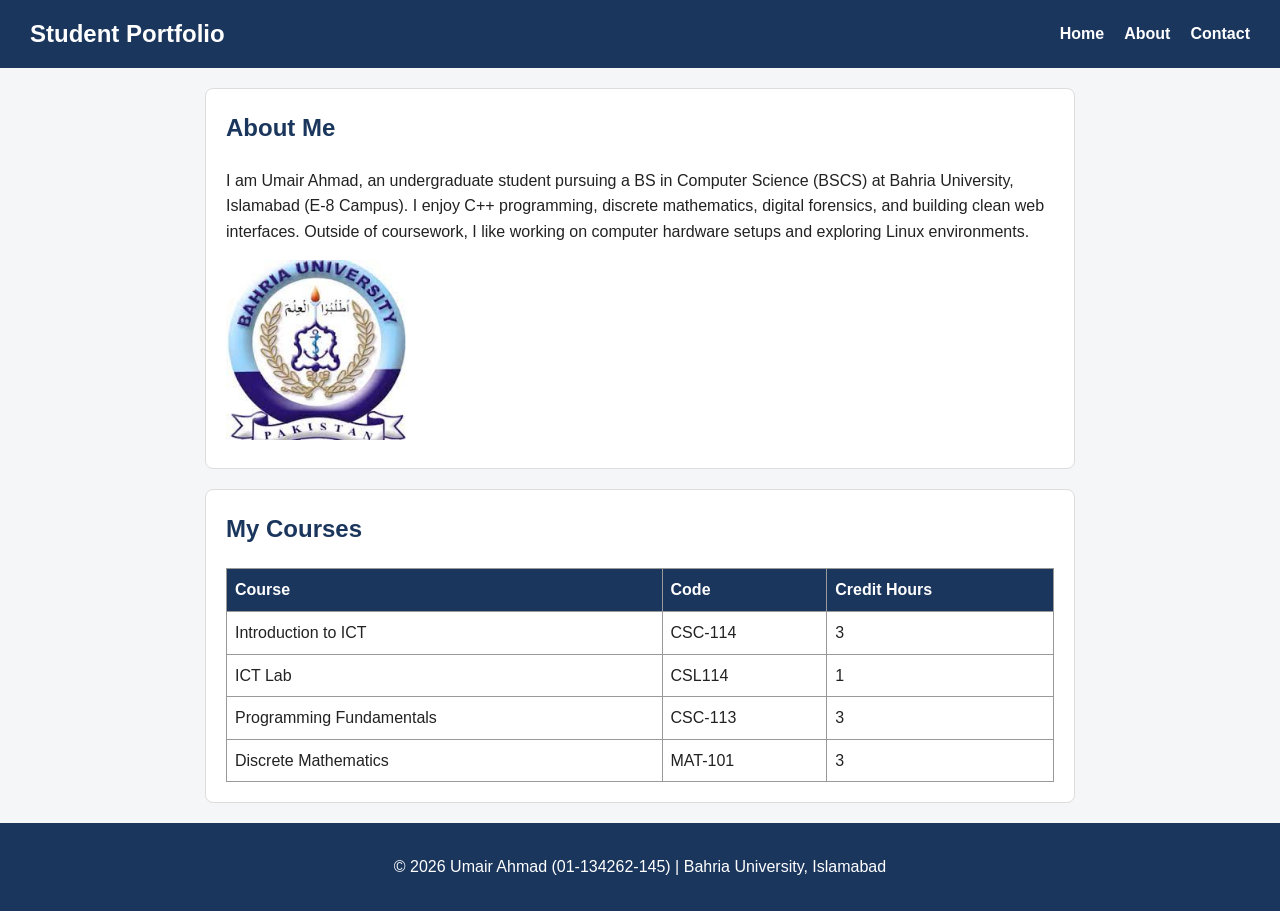
==== commit dc31a530: "Restore clean Home and About HTML pages" ====
--- a/about.html
+++ b/about.html
@@ -1,345 +1,72 @@
 <!DOCTYPE html>
-<!-- saved from url=(0060)https://github.com/umair4334/my-website/blob/main/about.html -->
-<html lang="en" data-render-ssr="false" data-color-mode="auto" data-light-theme="light" data-dark-theme="dark" data-a11y-animated-images="system" data-a11y-link-underlines="true" class="js-focus-visible" data-js-focus-visible=""><script src="chrome-extension://eppiocemhmnlbhjplcgkofciiegomcon/content/location/location.js" id="eppiocemhmnlbhjplcgkofciiegomcon"></script><script src="chrome-extension://eppiocemhmnlbhjplcgkofciiegomcon/libs/extend-native-history-api.js"></script><script src="chrome-extension://eppiocemhmnlbhjplcgkofciiegomcon/libs/requests.js"></script><head><meta http-equiv="Content-Type" content="text/html; charset=UTF-8"><style>.ͼ1.cm-focused {outline: 1px dotted #212121;}
-.ͼ1 {position: relative !important; box-sizing: border-box; display: flex !important; flex-direction: column;}
-.ͼ1 .cm-scroller {display: flex !important; align-items: flex-start !important; font-family: monospace; line-height: 1.4; height: 100%; overflow-x: auto; position: relative; z-index: 0; overflow-anchor: none;}
-.ͼ1 .cm-content[contenteditable=true] {-webkit-user-modify: read-write-plaintext-only;}
-.ͼ1 .cm-content {margin: 0; flex-grow: 2; flex-shrink: 0; display: block; white-space: pre; word-wrap: normal; box-sizing: border-box; min-height: 100%; padding: 4px 0; outline: none;}
-.ͼ1 .cm-lineWrapping {white-space: pre-wrap; white-space: break-spaces; word-break: break-word; overflow-wrap: anywhere; flex-shrink: 1;}
-.ͼ2 .cm-content {caret-color: black;}
-.ͼ3 .cm-content {caret-color: white;}
-.ͼ1 .cm-line {display: block; padding: 0 2px 0 6px;}
-.ͼ1 .cm-layer > * {position: absolute;}
-.ͼ1 .cm-layer {user-select: none; position: absolute; left: 0; top: 0; contain: size style;}
-.ͼ2 .cm-selectionBackground {background: #d9d9d9;}
-.ͼ3 .cm-selectionBackground {background: #222;}
-.ͼ2.cm-focused > .cm-scroller > .cm-selectionLayer .cm-selectionBackground {background: #d7d4f0;}
-.ͼ3.cm-focused > .cm-scroller > .cm-selectionLayer .cm-selectionBackground {background: #233;}
-.ͼ1 .cm-cursorLayer {pointer-events: none;}
-.ͼ1.cm-focused > .cm-scroller > .cm-cursorLayer {animation: steps(1) cm-blink 1.2s infinite;}
-@keyframes cm-blink {50% {opacity: 0;}}
-@keyframes cm-blink2 {50% {opacity: 0;}}
-.ͼ1 .cm-cursor, .ͼ1 .cm-dropCursor {border-left: 1.2px solid black; margin-left: -0.6px; pointer-events: none;}
-.ͼ1 .cm-cursor {display: none;}
-.ͼ3 .cm-cursor {border-left-color: #ddd;}
-.ͼ1 .cm-selectionHandle {background-color: currentColor; width: 1.5px;}
-.ͼ1 .cm-selectionHandle-start::before, .ͼ1 .cm-selectionHandle-end::before {content: ""; background-color: inherit; border-radius: 50%; width: 8px; height: 8px; position: absolute; left: -3.25px;}
-.ͼ1 .cm-selectionHandle-start::before {top: -8px;}
-.ͼ1 .cm-selectionHandle-end::before {bottom: -8px;}
-.ͼ1 .cm-dropCursor {position: absolute;}
-.ͼ1.cm-focused > .cm-scroller > .cm-cursorLayer .cm-cursor {display: block;}
-.ͼ1 .cm-iso {unicode-bidi: isolate;}
-.ͼ1 .cm-announced {position: fixed; top: -10000px;}
-@media print {.ͼ1 .cm-announced {display: none;}}
-.ͼ2 .cm-activeLine {background-color: #cceeff44;}
-.ͼ3 .cm-activeLine {background-color: #99eeff33;}
-.ͼ2 .cm-specialChar {color: red;}
-.ͼ3 .cm-specialChar {color: #f78;}
-.ͼ1 .cm-gutters {flex-shrink: 0; display: flex; height: 100%; box-sizing: border-box; z-index: 200;}
-.ͼ1 .cm-gutters-before {inset-inline-start: 0;}
-.ͼ1 .cm-gutters-after {inset-inline-end: 0;}
-.ͼ2 .cm-gutters.cm-gutters-before {border-right-width: 1px;}
-.ͼ2 .cm-gutters.cm-gutters-after {border-left-width: 1px;}
-.ͼ2 .cm-gutters {background-color: #f5f5f5; color: #6c6c6c; border: 0px solid #ddd;}
-.ͼ3 .cm-gutters {background-color: #333338; color: #ccc;}
-.ͼ1 .cm-gutter {display: flex !important; flex-direction: column; flex-shrink: 0; box-sizing: border-box; min-height: 100%; overflow: hidden;}
-.ͼ1 .cm-gutterElement {box-sizing: border-box;}
-.ͼ1 .cm-lineNumbers .cm-gutterElement {padding: 0 3px 0 5px; min-width: 20px; text-align: right; white-space: nowrap;}
-.ͼ2 .cm-activeLineGutter {background-color: #e2f2ff;}
-.ͼ3 .cm-activeLineGutter {background-color: #222227;}
-.ͼ1 .cm-panels {box-sizing: border-box; position: sticky; left: 0; right: 0; z-index: 300;}
-.ͼ2 .cm-panels {background-color: #f5f5f5; color: black;}
-.ͼ1 .cm-panels-top {top: 0;}
-.ͼ1 .cm-panels-bottom {bottom: 0;}
-.ͼ2 .cm-panels-top {border-bottom: 1px solid #ddd;}
-.ͼ2 .cm-panels-bottom {border-top: 1px solid #ddd;}
-.ͼ3 .cm-panels {background-color: #333338; color: white;}
-.ͼ1 .cm-dialog label {font-size: 80%;}
-.ͼ1 .cm-dialog {padding: 2px 19px 4px 6px; position: relative;}
-.ͼ1 .cm-dialog-close {position: absolute; top: 3px; right: 4px; background-color: inherit; border: none; font: inherit; font-size: 14px; padding: 0;}
-.ͼ1 .cm-tab {display: inline-block; overflow: hidden; vertical-align: bottom;}
-.ͼ1 .cm-widgetBuffer {vertical-align: text-top; height: 1em; width: 0; display: inline;}
-.ͼ1 .cm-placeholder {color: #888; display: inline-block; vertical-align: top; user-select: none;}
-.ͼ1 .cm-highlightSpace {background: radial-gradient(circle at 50% 55%, #aaa 20%, transparent 0) no-repeat; background-size: .4em; background-position: calc(min(50%, 0px)) center;}
-.ͼ1 .cm-highlightTab {background-image: url('data:image/svg+xml,<svg xmlns="http://www.w3.org/2000/svg" width="200" height="20"><path stroke="%23888" stroke-width="1" fill="none" d="M1 10H196L190 5M190 15L196 10M197 4L197 16"/></svg>'); background-size: auto 100%; background-position: right 90%; background-repeat: no-repeat;}
-.ͼ1 .cm-trailingSpace {background-color: #ff332255;}
-.ͼ1 .cm-button {vertical-align: middle; color: inherit; font-size: 70%; padding: .2em 1em; border-radius: 1px;}
-.ͼ2 .cm-button:active {background-image: linear-gradient(#b4b4b4, #d0d3d6);}
-.ͼ2 .cm-button {background-image: linear-gradient(#eff1f5, #d9d9df); border: 1px solid #888;}
-.ͼ3 .cm-button:active {background-image: linear-gradient(#111, #333);}
-.ͼ3 .cm-button {background-image: linear-gradient(#393939, #111); border: 1px solid #888;}
-.ͼ1 .cm-textfield {vertical-align: middle; color: inherit; font-size: 70%; border: 1px solid silver; padding: .2em .5em;}
-.ͼ2 .cm-textfield {background-color: white;}
-.ͼ3 .cm-textfield {border: 1px solid #555; background-color: inherit;}
-.ͼ1 .cm-panel.cm-search [name=close] {position: absolute; top: 0; right: 4px; background-color: inherit; border: none; font: inherit; padding: 0; margin: 0;}
-.ͼ1 .cm-panel.cm-search input, .ͼ1 .cm-panel.cm-search button, .ͼ1 .cm-panel.cm-search label {margin: .2em .6em .2em 0;}
-.ͼ1 .cm-panel.cm-search input[type=checkbox] {margin-right: .2em;}
-.ͼ1 .cm-panel.cm-search label {font-size: 80%; white-space: pre;}
-.ͼ1 .cm-panel.cm-search {padding: 2px 6px 4px; position: relative;}
-.ͼ2 .cm-searchMatch {background-color: #ffff0054;}
-.ͼ3 .cm-searchMatch {background-color: #00ffff8a;}
-.ͼ2 .cm-searchMatch-selected {background-color: #ff6a0054;}
-.ͼ3 .cm-searchMatch-selected {background-color: #ff00ff8a;}
-.ͼ1.cm-focused .cm-matchingBracket {background-color: #328c8252;}
-.ͼ1.cm-focused .cm-nonmatchingBracket {background-color: #bb555544;}
-.ͼ1m {color: var(--codeMirror-syntax-fgColor-keyword, var(--color-codemirror-syntax-keyword));}
-.ͼ1n {color: var(--codeMirror-syntax-fgColor-comment, var(--color-codemirror-syntax-comment));}
-.ͼ1o {color: var(--codeMirror-matchingBracket-fgColor, var(--color-codemirror-matchingbracket-text));}
-.ͼ1p {color: var(--codeMirror-syntax-fgColor-string, var(--color-codemirror-syntax-string));}
-.ͼ1q {color: var(--codeMirror-syntax-fgColor-constant, var(--color-codemirror-syntax-constant));}
-.ͼ1r {color: var(--codeMirror-syntax-fgColor-constant, var(--color-codemirror-syntax-constant));}
-.ͼ1s {color: var(--codeMirror-syntax-fgColor-entity, var(--color-codemirror-syntax-entity));}
-.ͼ1t {color: var(--codeMirror-syntax-fgColor-variable, var(--color-codemirror-syntax-variable));}
-.ͼ1u {color: inherit;}
-.ͼ1v {font-weight: bold; color: inherit !important;}
-.ͼ1w {color: var(--codeMirror-syntax-fgColor-comment, var(--color-codemirror-syntax-comment));}
-.ͼ1x {text-decoration: underline;}
-.ͼ1y {font-style: italic;}
-.ͼ1z {font-weight: bold;}
-.ͼ20 {text-decoration: line-through;}
-.ͼ21 {color: var(--color-prettylights-syntax-constant);}
-.ͼ22 {color: var(--color-prettylights-syntax-entity-tag);}
-.ͼ1l {background: var(--codeMirror-bgColor, var(--color-codemirror-bg)); color: var(--codeMirror-fgColor, var(--color-codemirror-text)); cursor: text;}
-.ͼ1l .cm-gutters, .ͼ1l .cm-gutters.cm-gutters-before {background: var(--codeMirror-gutters-bgColor, var(--color-codemirror-gutters-bg)); border-right-width: 0;}
-.ͼ1l .cm-lineNumbers .cm-gutterElement {color: var(--codeMirror-lineNumber-fgColor, var(--color-codemirror-linenumber-text)); font-family: var(--fontStack-monospace); font-size: var(--codeMirror-gutter-fontSize, var(--codeMirror-content-fontSize, 12px)); line-height: 20px; padding: 0 16px 0 16px;}
-.ͼ1l .cm-content {caret-color: var(--codeMirror-cursor-fgColor, var(--color-codemirror-cursor)); font-family: var(--fontStack-monospace); font-size: var(--codeMirror-content-fontSize, 12px); background: var(--codeMirror-lines-bgColor, var(--color-codemirror-lines-bg)); line-height: 20px; padding-top: 8px;}
-.ͼ1l.cm-focused .cm-selectionBackground, .ͼ1l .cm-selectionBackground, .ͼ1l .cm-content ::selection {background-color: var(--codeMirror-selection-bgColor, var(--color-codemirror-selection-bg, #d7d4f0));}
-.ͼ1l.cm-focused {outline: none;}
-.ͼ1l.hide-help-until-focus.cm-focused .cm-panels-bottom {display: block;}
-.ͼ1l.hide-help-until-focus .cm-panels-bottom {display: none;}
-.ͼ1l.hide-help .cm-panels-top {display: none; position: absolute;}
-.ͼ1l .cm-content ::-moz-selection {background-color: var(--codeMirror-selection-bgColor, var(--color-codemirror-selection-bg, #d7d4f0));}
-.ͼ1l .cm-activeLine {background-color: var(--codeMirror-activeline-bgColor, var(--color-codemirror-activeline-bg));}
-.ͼ1l .cm-selectionAttachment-mark {background-color: var(--bgColor-accent-muted, var(--codeMirror-selection-bgColor, #d7d4f0)); border-bottom: 1px solid var(--borderColor-accent-emphasis, var(--color-accent-fg)); box-sizing: border-box;}
-.ͼ1l .cm-selectionAttachment-line {background-color: var(--bgColor-accent-muted, var(--codeMirror-selection-bgColor, #d7d4f0)); box-sizing: border-box;}
-.ͼ1l .cm-selectionAttachment-gutter {background-color: var(--bgColor-accent-muted, var(--codeMirror-selection-bgColor, #d7d4f0)); box-shadow: inset 2px 0 0 var(--borderColor-accent-emphasis, var(--color-accent-fg)); color: var(--fgColor-accent, var(--color-accent-fg)); font-weight: 600; box-sizing: border-box;}
-.ͼ1l .cm-line {padding-left: 16px;}
-.ͼ1l .cm-help-panel {background: var(--bgColor-muted, var(--color-canvas-subtle)); padding: 7px 10px; margin: 0; font-size: 13px; line-height: 16px; color: var(--fgColor-muted, var(--color-fg-muted)); cursor: default;}
-.ͼ1l .cm-panels-bottom {border-top: var(--borderWidth-thin, 1px) solid var(--borderColor-default, var(--color-border-default)); background: none;}
-@media (max-width: 544px) {.ͼ1l .cm-panels-bottom {position: relative;}}
-.ͼ1l .cm-panel.cm-search {background: var(--bgColor-muted, var(--color-canvas-subtle)); padding: 8px; font-size: 16px;}
-.ͼ1l .cm-panel.cm-search > button {border-radius: 6px; padding: 4px 8px; background: var(--codeMirror-bgColor, var(--color-codemirror-bg)); color: var(--button-default-fgColor-rest, var(--color-btn-text)); border: 1px solid var(--button-default-borderColor-rest, var(--color-btn-border)); text-transform: capitalize;}
-.ͼ1l .cm-panel.cm-search > label {color: var(--fgColor-default, var(--color-fg-default)); text-transform: capitalize; font-size: 12px;}
-.ͼ1l .cm-panel.cm-search > input {border-radius: 6px; padding: 4px 8px; background: var(--bgColor-default, var(--color-canvas-default)); color: var(--fgColor-default, var(--color-fg-default)); border: 1px solid var(--borderColor-default, var(--color-border-default)); font-size: 12px;}
-.ͼ1l .cm-panel.cm-search > button[name="close"] {padding: 4px;}
-.ͼ1l .cm-panels-top {border-bottom: var(--borderWidth-thin, 1px) solid var(--color-border-default); background: none;}
-.ͼ1l .cm-panel.cm-search input, .ͼ1l .cm-panel.cm-search button, .ͼ1l .cm-panel.cm-search label {margin-right: 8px; margin-bottom: 4px; margin-top: 4px; margin-left: 0;}
-.ͼ1l .cm-lintRange {cursor: help; background-image: none !important;}
-.ͼ1l .cm-placeholder {height: 1em; color: var(--fgColor-muted);}
-.ͼ1l.custom-tooltips .cm-tooltip {border: none !important; background-color: transparent !important;}
-.ͼ1l.custom-tooltips .cm-diagnostic {padding: 0; margin-left: 0 !important; border-left: none !important; white-space: unset;}
-.ͼ16 {color: var(--codeMirror-syntax-fgColor-keyword, var(--color-codemirror-syntax-keyword));}
-.ͼ17 {color: var(--codeMirror-syntax-fgColor-comment, var(--color-codemirror-syntax-comment));}
-.ͼ18 {color: var(--codeMirror-matchingBracket-fgColor, var(--color-codemirror-matchingbracket-text));}
-.ͼ19 {color: var(--codeMirror-syntax-fgColor-string, var(--color-codemirror-syntax-string));}
-.ͼ1a {color: var(--codeMirror-syntax-fgColor-constant, var(--color-codemirror-syntax-constant));}
-.ͼ1b {color: var(--codeMirror-syntax-fgColor-constant, var(--color-codemirror-syntax-constant));}
-.ͼ1c {color: var(--codeMirror-syntax-fgColor-entity, var(--color-codemirror-syntax-entity));}
-.ͼ1d {color: var(--codeMirror-syntax-fgColor-variable, var(--color-codemirror-syntax-variable));}
-.ͼ1e {color: inherit;}
-.ͼ1f {font-weight: bold; color: inherit !important;}
-.ͼ1g {color: var(--codeMirror-syntax-fgColor-comment, var(--color-codemirror-syntax-comment));}
-.ͼ1h {text-decoration: underline;}
-.ͼ1i {font-style: italic;}
-.ͼ1j {font-weight: bold;}
-.ͼ1k {text-decoration: line-through;}
-.ͼ15 {background: var(--codeMirror-bgColor, var(--color-codemirror-bg)); color: var(--codeMirror-fgColor, var(--color-codemirror-text)); cursor: text;}
-.ͼ15 .cm-gutters, .ͼ15 .cm-gutters.cm-gutters-before {background: var(--codeMirror-gutters-bgColor, var(--color-codemirror-gutters-bg)); border-right-width: 0;}
-.ͼ15 .cm-lineNumbers .cm-gutterElement {color: var(--codeMirror-lineNumber-fgColor, var(--color-codemirror-linenumber-text)); font-family: var(--fontStack-monospace); font-size: var(--codeMirror-gutter-fontSize, var(--codeMirror-content-fontSize, 12px)); line-height: 20px; padding: 0 16px 0 16px;}
-.ͼ15 .cm-content {caret-color: var(--codeMirror-cursor-fgColor, var(--color-codemirror-cursor)); font-family: var(--fontStack-monospace); font-size: var(--codeMirror-content-fontSize, 12px); background: var(--codeMirror-lines-bgColor, var(--color-codemirror-lines-bg)); line-height: 20px; padding-top: 8px;}
-.ͼ15.cm-focused .cm-selectionBackground, .ͼ15 .cm-selectionBackground, .ͼ15 .cm-content ::selection {background-color: var(--codeMirror-selection-bgColor, var(--color-codemirror-selection-bg, #d7d4f0));}
-.ͼ15.cm-focused {outline: none;}
-.ͼ15.hide-help-until-focus.cm-focused .cm-panels-bottom {display: block;}
-.ͼ15.hide-help-until-focus .cm-panels-bottom {display: none;}
-.ͼ15.hide-help .cm-panels-top {display: none; position: absolute;}
-.ͼ15 .cm-content ::-moz-selection {background-color: var(--codeMirror-selection-bgColor, var(--color-codemirror-selection-bg, #d7d4f0));}
-.ͼ15 .cm-activeLine {background-color: var(--codeMirror-activeline-bgColor, var(--color-codemirror-activeline-bg));}
-.ͼ15 .cm-selectionAttachment-mark {background-color: var(--bgColor-accent-muted, var(--codeMirror-selection-bgColor, #d7d4f0)); border-bottom: 1px solid var(--borderColor-accent-emphasis, var(--color-accent-fg)); box-sizing: border-box;}
-.ͼ15 .cm-selectionAttachment-line {background-color: var(--bgColor-accent-muted, var(--codeMirror-selection-bgColor, #d7d4f0)); box-sizing: border-box;}
-.ͼ15 .cm-selectionAttachment-gutter {background-color: var(--bgColor-accent-muted, var(--codeMirror-selection-bgColor, #d7d4f0)); box-shadow: inset 2px 0 0 var(--borderColor-accent-emphasis, var(--color-accent-fg)); color: var(--fgColor-accent, var(--color-accent-fg)); font-weight: 600; box-sizing: border-box;}
-.ͼ15 .cm-line {padding-left: 16px;}
-.ͼ15 .cm-help-panel {background: var(--bgColor-muted, var(--color-canvas-subtle)); padding: 7px 10px; margin: 0; font-size: 13px; line-height: 16px; color: var(--fgColor-muted, var(--color-fg-muted)); cursor: default;}
-.ͼ15 .cm-panels-bottom {border-top: var(--borderWidth-thin, 1px) solid var(--borderColor-default, var(--color-border-default)); background: none;}
-@media (max-width: 544px) {.ͼ15 .cm-panels-bottom {position: relative;}}
-.ͼ15 .cm-panel.cm-search {background: var(--bgColor-muted, var(--color-canvas-subtle)); padding: 8px; font-size: 16px;}
-.ͼ15 .cm-panel.cm-search > button {border-radius: 6px; padding: 4px 8px; background: var(--codeMirror-bgColor, var(--color-codemirror-bg)); color: var(--button-default-fgColor-rest, var(--color-btn-text)); border: 1px solid var(--button-default-borderColor-rest, var(--color-btn-border)); text-transform: capitalize;}
-.ͼ15 .cm-panel.cm-search > label {color: var(--fgColor-default, var(--color-fg-default)); text-transform: capitalize; font-size: 12px;}
-.ͼ15 .cm-panel.cm-search > input {border-radius: 6px; padding: 4px 8px; background: var(--bgColor-default, var(--color-canvas-default)); color: var(--fgColor-default, var(--color-fg-default)); border: 1px solid var(--borderColor-default, var(--color-border-default)); font-size: 12px;}
-.ͼ15 .cm-panel.cm-search > button[name="close"] {padding: 4px;}
-.ͼ15 .cm-panels-top {border-bottom: var(--borderWidth-thin, 1px) solid var(--color-border-default); background: none;}
-.ͼ15 .cm-panel.cm-search input, .ͼ15 .cm-panel.cm-search button, .ͼ15 .cm-panel.cm-search label {margin-right: 8px; margin-bottom: 4px; margin-top: 4px; margin-left: 0;}
-.ͼ15 .cm-lintRange {cursor: help; background-image: none !important;}
-.ͼ15 .cm-placeholder {height: 1em; color: var(--fgColor-muted);}
-.ͼ15.custom-tooltips .cm-tooltip {border: none !important; background-color: transparent !important;}
-.ͼ15.custom-tooltips .cm-diagnostic {padding: 0; margin-left: 0 !important; border-left: none !important; white-space: unset;}
-.ͼ14 {height: 85vh; min-height: ; width: 100%;}
-.ͼn {color: var(--codeMirror-syntax-fgColor-keyword, var(--color-codemirror-syntax-keyword));}
-.ͼo {color: var(--codeMirror-syntax-fgColor-comment, var(--color-codemirror-syntax-comment));}
-.ͼp {color: var(--codeMirror-matchingBracket-fgColor, var(--color-codemirror-matchingbracket-text));}
-.ͼq {color: var(--codeMirror-syntax-fgColor-string, var(--color-codemirror-syntax-string));}
-.ͼr {color: var(--codeMirror-syntax-fgColor-constant, var(--color-codemirror-syntax-constant));}
-.ͼs {color: var(--codeMirror-syntax-fgColor-constant, var(--color-codemirror-syntax-constant));}
-.ͼt {color: var(--codeMirror-syntax-fgColor-entity, var(--color-codemirror-syntax-entity));}
-.ͼu {color: var(--codeMirror-syntax-fgColor-variable, var(--color-codemirror-syntax-variable));}
-.ͼv {color: inherit;}
-.ͼw {font-weight: bold; color: inherit !important;}
-.ͼx {color: var(--codeMirror-syntax-fgColor-comment, var(--color-codemirror-syntax-comment));}
-.ͼy {text-decoration: underline;}
-.ͼz {font-style: italic;}
-.ͼ10 {font-weight: bold;}
-.ͼ11 {text-decoration: line-through;}
-.ͼ12 {color: var(--color-prettylights-syntax-constant);}
-.ͼ13 {color: var(--color-prettylights-syntax-entity-tag);}
-.ͼm {background: var(--codeMirror-bgColor, var(--color-codemirror-bg)); color: var(--codeMirror-fgColor, var(--color-codemirror-text)); cursor: text;}
-.ͼm .cm-gutters, .ͼm .cm-gutters.cm-gutters-before {background: var(--codeMirror-gutters-bgColor, var(--color-codemirror-gutters-bg)); border-right-width: 0;}
-.ͼm .cm-lineNumbers .cm-gutterElement {color: var(--codeMirror-lineNumber-fgColor, var(--color-codemirror-linenumber-text)); font-family: var(--fontStack-monospace); font-size: var(--codeMirror-gutter-fontSize, var(--codeMirror-content-fontSize, 12px)); line-height: 20px; padding: 0 16px 0 16px;}
-.ͼm .cm-content {caret-color: var(--codeMirror-cursor-fgColor, var(--color-codemirror-cursor)); font-family: var(--fontStack-monospace); font-size: var(--codeMirror-content-fontSize, 12px); background: var(--codeMirror-lines-bgColor, var(--color-codemirror-lines-bg)); line-height: 20px; padding-top: 8px;}
-.ͼm.cm-focused .cm-selectionBackground, .ͼm .cm-selectionBackground, .ͼm .cm-content ::selection {background-color: var(--codeMirror-selection-bgColor, var(--color-codemirror-selection-bg, #d7d4f0));}
-.ͼm.cm-focused {outline: none;}
-.ͼm.hide-help-until-focus.cm-focused .cm-panels-bottom {display: block;}
-.ͼm.hide-help-until-focus .cm-panels-bottom {display: none;}
-.ͼm.hide-help .cm-panels-top {display: none; position: absolute;}
-.ͼm .cm-content ::-moz-selection {background-color: var(--codeMirror-selection-bgColor, var(--color-codemirror-selection-bg, #d7d4f0));}
-.ͼm .cm-activeLine {background-color: var(--codeMirror-activeline-bgColor, var(--color-codemirror-activeline-bg));}
-.ͼm .cm-selectionAttachment-mark {background-color: var(--bgColor-accent-muted, var(--codeMirror-selection-bgColor, #d7d4f0)); border-bottom: 1px solid var(--borderColor-accent-emphasis, var(--color-accent-fg)); box-sizing: border-box;}
-.ͼm .cm-selectionAttachment-line {background-color: var(--bgColor-accent-muted, var(--codeMirror-selection-bgColor, #d7d4f0)); box-sizing: border-box;}
-.ͼm .cm-selectionAttachment-gutter {background-color: var(--bgColor-accent-muted, var(--codeMirror-selection-bgColor, #d7d4f0)); box-shadow: inset 2px 0 0 var(--borderColor-accent-emphasis, var(--color-accent-fg)); color: var(--fgColor-accent, var(--color-accent-fg)); font-weight: 600; box-sizing: border-box;}
-.ͼm .cm-line {padding-left: 16px;}
-.ͼm .cm-help-panel {background: var(--bgColor-muted, var(--color-canvas-subtle)); padding: 7px 10px; margin: 0; font-size: 13px; line-height: 16px; color: var(--fgColor-muted, var(--color-fg-muted)); cursor: default;}
-.ͼm .cm-panels-bottom {border-top: var(--borderWidth-thin, 1px) solid var(--borderColor-default, var(--color-border-default)); background: none;}
-@media (max-width: 544px) {.ͼm .cm-panels-bottom {position: relative;}}
-.ͼm .cm-panel.cm-search {background: var(--bgColor-muted, var(--color-canvas-subtle)); padding: 8px; font-size: 16px;}
-.ͼm .cm-panel.cm-search > button {border-radius: 6px; padding: 4px 8px; background: var(--codeMirror-bgColor, var(--color-codemirror-bg)); color: var(--button-default-fgColor-rest, var(--color-btn-text)); border: 1px solid var(--button-default-borderColor-rest, var(--color-btn-border)); text-transform: capitalize;}
-.ͼm .cm-panel.cm-search > label {color: var(--fgColor-default, var(--color-fg-default)); text-transform: capitalize; font-size: 12px;}
-.ͼm .cm-panel.cm-search > input {border-radius: 6px; padding: 4px 8px; background: var(--bgColor-default, var(--color-canvas-default)); color: var(--fgColor-default, var(--color-fg-default)); border: 1px solid var(--borderColor-default, var(--color-border-default)); font-size: 12px;}
-.ͼm .cm-panel.cm-search > button[name="close"] {padding: 4px;}
-.ͼm .cm-panels-top {border-bottom: var(--borderWidth-thin, 1px) solid var(--color-border-default); background: none;}
-.ͼm .cm-panel.cm-search input, .ͼm .cm-panel.cm-search button, .ͼm .cm-panel.cm-search label {margin-right: 8px; margin-bottom: 4px; margin-top: 4px; margin-left: 0;}
-.ͼm .cm-lintRange {cursor: help; background-image: none !important;}
-.ͼm .cm-placeholder {height: 1em; color: var(--fgColor-muted);}
-.ͼm.custom-tooltips .cm-tooltip {border: none !important; background-color: transparent !important;}
-.ͼm.custom-tooltips .cm-diagnostic {padding: 0; margin-left: 0 !important; border-left: none !important; white-space: unset;}
-.ͼ7 {color: var(--codeMirror-syntax-fgColor-keyword, var(--color-codemirror-syntax-keyword));}
-.ͼ8 {color: var(--codeMirror-syntax-fgColor-comment, var(--color-codemirror-syntax-comment));}
-.ͼ9 {color: var(--codeMirror-matchingBracket-fgColor, var(--color-codemirror-matchingbracket-text));}
-.ͼa {color: var(--codeMirror-syntax-fgColor-string, var(--color-codemirror-syntax-string));}
-.ͼb {color: var(--codeMirror-syntax-fgColor-constant, var(--color-codemirror-syntax-constant));}
-.ͼc {color: var(--codeMirror-syntax-fgColor-constant, var(--color-codemirror-syntax-constant));}
-.ͼd {color: var(--codeMirror-syntax-fgColor-entity, var(--color-codemirror-syntax-entity));}
-.ͼe {color: var(--codeMirror-syntax-fgColor-variable, var(--color-codemirror-syntax-variable));}
-.ͼf {color: inherit;}
-.ͼg {font-weight: bold; color: inherit !important;}
-.ͼh {color: var(--codeMirror-syntax-fgColor-comment, var(--color-codemirror-syntax-comment));}
-.ͼi {text-decoration: underline;}
-.ͼj {font-style: italic;}
-.ͼk {font-weight: bold;}
-.ͼl {text-decoration: line-through;}
-.ͼ6 {background: var(--codeMirror-bgColor, var(--color-codemirror-bg)); color: var(--codeMirror-fgColor, var(--color-codemirror-text)); cursor: text;}
-.ͼ6 .cm-gutters, .ͼ6 .cm-gutters.cm-gutters-before {background: var(--codeMirror-gutters-bgColor, var(--color-codemirror-gutters-bg)); border-right-width: 0;}
-.ͼ6 .cm-lineNumbers .cm-gutterElement {color: var(--codeMirror-lineNumber-fgColor, var(--color-codemirror-linenumber-text)); font-family: var(--fontStack-monospace); font-size: var(--codeMirror-gutter-fontSize, var(--codeMirror-content-fontSize, 12px)); line-height: 20px; padding: 0 16px 0 16px;}
-.ͼ6 .cm-content {caret-color: var(--codeMirror-cursor-fgColor, var(--color-codemirror-cursor)); font-family: var(--fontStack-monospace); font-size: var(--codeMirror-content-fontSize, 12px); background: var(--codeMirror-lines-bgColor, var(--color-codemirror-lines-bg)); line-height: 20px; padding-top: 8px;}
-.ͼ6.cm-focused .cm-selectionBackground, .ͼ6 .cm-selectionBackground, .ͼ6 .cm-content ::selection {background-color: var(--codeMirror-selection-bgColor, var(--color-codemirror-selection-bg, #d7d4f0));}
-.ͼ6.cm-focused {outline: none;}
-.ͼ6.hide-help-until-focus.cm-focused .cm-panels-bottom {display: block;}
-.ͼ6.hide-help-until-focus .cm-panels-bottom {display: none;}
-.ͼ6.hide-help .cm-panels-top {display: none; position: absolute;}
-.ͼ6 .cm-content ::-moz-selection {background-color: var(--codeMirror-selection-bgColor, var(--color-codemirror-selection-bg, #d7d4f0));}
-.ͼ6 .cm-activeLine {background-color: var(--codeMirror-activeline-bgColor, var(--color-codemirror-activeline-bg));}
-.ͼ6 .cm-selectionAttachment-mark {background-color: var(--bgColor-accent-muted, var(--codeMirror-selection-bgColor, #d7d4f0)); border-bottom: 1px solid var(--borderColor-accent-emphasis, var(--color-accent-fg)); box-sizing: border-box;}
-.ͼ6 .cm-selectionAttachment-line {background-color: var(--bgColor-accent-muted, var(--codeMirror-selection-bgColor, #d7d4f0)); box-sizing: border-box;}
-.ͼ6 .cm-selectionAttachment-gutter {background-color: var(--bgColor-accent-muted, var(--codeMirror-selection-bgColor, #d7d4f0)); box-shadow: inset 2px 0 0 var(--borderColor-accent-emphasis, var(--color-accent-fg)); color: var(--fgColor-accent, var(--color-accent-fg)); font-weight: 600; box-sizing: border-box;}
-.ͼ6 .cm-line {padding-left: 16px;}
-.ͼ6 .cm-help-panel {background: var(--bgColor-muted, var(--color-canvas-subtle)); padding: 7px 10px; margin: 0; font-size: 13px; line-height: 16px; color: var(--fgColor-muted, var(--color-fg-muted)); cursor: default;}
-.ͼ6 .cm-panels-bottom {border-top: var(--borderWidth-thin, 1px) solid var(--borderColor-default, var(--color-border-default)); background: none;}
-@media (max-width: 544px) {.ͼ6 .cm-panels-bottom {position: relative;}}
-.ͼ6 .cm-panel.cm-search {background: var(--bgColor-muted, var(--color-canvas-subtle)); padding: 8px; font-size: 16px;}
-.ͼ6 .cm-panel.cm-search > button {border-radius: 6px; padding: 4px 8px; background: var(--codeMirror-bgColor, var(--color-codemirror-bg)); color: var(--button-default-fgColor-rest, var(--color-btn-text)); border: 1px solid var(--button-default-borderColor-rest, var(--color-btn-border)); text-transform: capitalize;}
-.ͼ6 .cm-panel.cm-search > label {color: var(--fgColor-default, var(--color-fg-default)); text-transform: capitalize; font-size: 12px;}
-.ͼ6 .cm-panel.cm-search > input {border-radius: 6px; padding: 4px 8px; background: var(--bgColor-default, var(--color-canvas-default)); color: var(--fgColor-default, var(--color-fg-default)); border: 1px solid var(--borderColor-default, var(--color-border-default)); font-size: 12px;}
-.ͼ6 .cm-panel.cm-search > button[name="close"] {padding: 4px;}
-.ͼ6 .cm-panels-top {border-bottom: var(--borderWidth-thin, 1px) solid var(--color-border-default); background: none;}
-.ͼ6 .cm-panel.cm-search input, .ͼ6 .cm-panel.cm-search button, .ͼ6 .cm-panel.cm-search label {margin-right: 8px; margin-bottom: 4px; margin-top: 4px; margin-left: 0;}
-.ͼ6 .cm-lintRange {cursor: help; background-image: none !important;}
-.ͼ6 .cm-placeholder {height: 1em; color: var(--fgColor-muted);}
-.ͼ6.custom-tooltips .cm-tooltip {border: none !important; background-color: transparent !important;}
-.ͼ6.custom-tooltips .cm-diagnostic {padding: 0; margin-left: 0 !important; border-left: none !important; white-space: unset;}
-.ͼ5 {height: 85vh; min-height: ; width: 100%;}
-</style><meta name="viewport" content="width=device-width, initial-scale=1" nonce=""><link rel="preload" as="image" href="./about_files/321138947"><link rel="preload" as="image" href="https://avatars.githubusercontent.com/u/321138947?s=60&amp;v=4"><style data-precedence="github-ui-cascade-layer-order" data-href="github-ui-cascade-layer-order">@layer primer-css-base,primer-react,recipes,properties,tailwind-theme,utilities;</style><link rel="stylesheet" href="./about_files/index-BMnP-cfX.css" crossorigin="anonymous" nonce="" data-precedence="default"><link rel="stylesheet" href="./about_files/light-Az9Ud4P0.css" data-theme="light" crossorigin="anonymous" nonce="" data-precedence="default"><link rel="stylesheet" href="./about_files/dark-DeeaFiWu.css" data-theme="dark" crossorigin="anonymous" nonce="" data-precedence="default"><link rel="stylesheet" href="./about_files/index-D1dehyc5.css" crossorigin="anonymous" nonce="" data-precedence="default"><link rel="stylesheet" href="./about_files/index-D-S89MAN.css" crossorigin="anonymous" nonce="" data-precedence="default"><link rel="stylesheet" href="./about_files/primer-react-CRqncrP6.css" crossorigin="anonymous" nonce="" data-precedence="default"><link rel="stylesheet" href="./about_files/index-_6NFK0tR.css" crossorigin="anonymous" nonce="" data-precedence="default"><link rel="stylesheet" href="./about_files/IpmBannerBase-Cty3zTqp.css" crossorigin="anonymous" nonce="" data-precedence="default"><link rel="stylesheet" href="./about_files/src-CFvXHJMG.css" crossorigin="anonymous" nonce="" data-precedence="default"><link rel="stylesheet" href="./about_files/GlobalNavLayout-irMw2uX5.css" crossorigin="anonymous" nonce="" data-precedence="default"><link rel="stylesheet" href="./about_files/repo-layout-BaOgDBBg.css" crossorigin="anonymous" nonce="" data-precedence="default"><link rel="stylesheet" href="./about_files/ReposHeaderRefSelector-B9UxEzc7.css" crossorigin="anonymous" nonce="" data-precedence="default"><link rel="stylesheet" href="./about_files/repos-file-tree-view-4Z0gRkfs.css" crossorigin="anonymous" nonce="" data-precedence="default"><link rel="stylesheet" href="./about_files/ScrollMarksContainer-jgZd6-5D.css" crossorigin="anonymous" nonce="" data-precedence="default"><link rel="stylesheet" href="./about_files/SharedPageLayout-kmFQ-Zzm.css" crossorigin="anonymous" nonce="" data-precedence="default"><link rel="stylesheet" href="./about_files/CodeViewHeader-Xv6roy9P.css" crossorigin="anonymous" nonce="" data-precedence="default"><link rel="stylesheet" href="./about_files/layout-DKvBDqaB.css" crossorigin="anonymous" nonce="" data-precedence="default"><link rel="stylesheet" href="./about_files/LinkButton-Cn8HxVbV.css" crossorigin="anonymous" nonce="" data-precedence="default"><link rel="stylesheet" href="./about_files/CodeViewContextBanners-wB9-7qV-.css" crossorigin="anonymous" nonce="" data-precedence="default"><link rel="stylesheet" href="./about_files/AddFileDropdownButton-DAJ6xZPB.css" crossorigin="anonymous" nonce="" data-precedence="default"><link rel="stylesheet" href="./about_files/ReposOverviewPage-DNoctyQz.css" crossorigin="anonymous" nonce="" data-precedence="default"><script type="importmap" nonce="">{"imports":{"react":"https://github.githubassets.com/assets/react-fa5e2e82e6e0ecc0.js","react/compiler-runtime":"https://github.githubassets.com/assets/react-compiler-runtime-4610bd6d3de9c049.js","scheduler":"https://github.githubassets.com/assets/scheduler-58b860b049ca307c.js","react-dom":"https://github.githubassets.com/assets/react-dom-c7f52540bb6b77ed.js","react-dom/client":"https://github.githubassets.com/assets/react-dom-client-35b308126995de85.js","react-is":"https://github.githubassets.com/assets/react-is-e0b593954b4706d8.js","react/jsx-dev-runtime":"https://github.githubassets.com/assets/react-jsx-dev-runtime-ea55d68667d559e5.js","react/jsx-runtime":"https://github.githubassets.com/assets/react-jsx-runtime-4915cb0f5b3aff04.js","react-reconciler":"https://github.githubassets.com/assets/react-reconciler-8e99e505c4429605.js"}}</script><meta name="react-profiling" content="0"><link rel="modulepreload" href="https://github.githubassets.com/assets/react-fa5e2e82e6e0ecc0.js" crossorigin="anonymous" nonce=""><link rel="modulepreload" href="https://github.githubassets.com/assets/react-compiler-runtime-4610bd6d3de9c049.js" crossorigin="anonymous" nonce=""><link rel="modulepreload" href="https://github.githubassets.com/assets/scheduler-58b860b049ca307c.js" crossorigin="anonymous" nonce=""><link rel="modulepreload" href="https://github.githubassets.com/assets/react-dom-c7f52540bb6b77ed.js" crossorigin="anonymous" nonce=""><link rel="modulepreload" href="https://github.githubassets.com/assets/react-dom-client-35b308126995de85.js" crossorigin="anonymous" nonce=""><link rel="modulepreload" href="https://github.githubassets.com/assets/react-is-e0b593954b4706d8.js" crossorigin="anonymous" nonce=""><link rel="modulepreload" href="https://github.githubassets.com/assets/react-jsx-runtime-4915cb0f5b3aff04.js" crossorigin="anonymous" nonce=""><link rel="modulepreload" href="https://github.githubassets.com/assets/react-reconciler-8e99e505c4429605.js" crossorigin="anonymous" nonce=""><meta name="release" content="afc998826cdd963c8f91a96ae5372809ab5e296b"><meta name="fetch-nonce" content="v2:09500233-466d-47c4-84eb-ed5891788ef8"><meta name="theme-color" content="#1e2327"><meta name="color-scheme" content="light dark"><meta name="react-app-name" content="code-view"><meta name="route-pattern" content="/$owner/$repo/blob/$branch/$" data-datadog-rum-route-pattern="" data-route-source="client"><meta name="data-router-route-id" content="codeViewBlobRoute"><link rel="mask-icon" href="https://github.githubassets.com/pinned-octocat.svg" color="#000000"><link rel="alternate icon" class="js-site-favicon" type="image/png" href="https://github.githubassets.com/favicons/favicon-dark.png"><link rel="icon" class="js-site-favicon" type="image/svg+xml" href="https://github.githubassets.com/favicons/favicon-dark.svg" data-base-href="https://github.githubassets.com/favicons/favicon"><link rel="apple-touch-icon" href="https://github.githubassets.com/apple-touch-icon.png"><link rel="apple-touch-icon" sizes="180x180" href="https://github.githubassets.com/apple-touch-icon-180x180.png"><meta name="browser-errors-url" content="https://api.github.com/_private/browser/errors?service=ui"><meta name="browser-stats-url" content="https://api.github.com/_private/browser/stats?service=ui"><meta name="octolytics-url" content="https://collector.github.com/github/collect"><meta name="hostname" content="github.com"><link rel="shared-web-socket" href="wss://alive.github.com/_sockets/u/321138947/ws?session=eyJ2IjoiVjMiLCJ1IjozMjExMzg5NDcsInMiOjI0MjM2NjA2ODQsImMiOjI1NjQ4MDM5MjYsInQiOjE3OTQ4MzcyNjl9--9f1b57c85a63541f872564d574308c0d6aa89369e42a665e456acd28cea87665" data-refresh-url="/_alive" data-session-id="83a8b08703278c8a2f150238222a18cde15ef735e20045230f3fc44c053a02de"><meta property="csp-nonce" content="Xb3R4RpZHRwe+TsPX0CT6cwAzPR9RTfZ"><meta name="ui-service" content="true" nonce=""><meta name="user-login" content="umair4334" nonce=""><meta name="octolytics-actor-id" content="321138947" nonce=""><meta name="octolytics-actor-login" content="umair4334" nonce=""><meta name="octolytics-actor-hash" content="f50e9fb29804c953b3f61a30e4310bea34c3eacfd5e61436b84724d20acb2766" nonce=""><meta name="keyboard-shortcuts-preference" content="all" nonce=""><meta name="hovercards-preference" content="true" nonce=""><meta name="announcement-preference-hovercard" content="true" nonce=""><meta name="current-repo-nwo" content="umair4334/my-website" nonce=""><link rel="modulepreload" href="./about_files/index-BDlHELCf.js" crossorigin="anonymous" nonce=""><link rel="modulepreload" href="https://github.githubassets.com/assets/rolldown-runtime-C1w6yGGe.js" crossorigin="anonymous" nonce=""><link rel="modulepreload" href="https://github.githubassets.com/assets/primer-react-54Aoo0n7.js" crossorigin="anonymous" nonce=""><link rel="modulepreload" href="https://github.githubassets.com/assets/router-D4sqnNbc.js" crossorigin="anonymous" nonce=""><link rel="modulepreload" href="https://github.githubassets.com/assets/octicons~index~global-nav-layout~global-nav-layout~layout~index~tree~tree-delete~repo-overv~isidzsw4-CNRfGbI6.js" crossorigin="anonymous" nonce=""><link rel="modulepreload" href="https://github.githubassets.com/assets/octicons~index~global-nav-layout~global-nav-layout~tree~repo-overview~layout~quick-search~F~myw1gboz-uZ6sYR2J.js" crossorigin="anonymous" nonce=""><link rel="modulepreload" href="https://github.githubassets.com/assets/octicons~index~layout~index~Pulls~Issues~preload-quick-search~quick-search~IssueViewer~Dash~jbgjsc9p-CHSCTMpy.js" crossorigin="anonymous" nonce=""><link rel="modulepreload" href="https://github.githubassets.com/assets/octicons~index~layout~index~tree~tree-delete~delete~blob~blob-layout~blame~FailureAnalysisP~oke5atdo-DZmxc4HM.js" crossorigin="anonymous" nonce=""><link rel="modulepreload" href="https://github.githubassets.com/assets/octicons~index~layout~index~preload-quick-search~quick-search~IssueViewer~DashboardIssueVie~bo54cxxj-CwQaA-rh.js" crossorigin="anonymous" nonce=""><link rel="modulepreload" href="https://github.githubassets.com/assets/octicons~index~global-nav-layout~global-nav-layout~layout~index~repo-layout~tree~repo-overv~owza5qzc-D6yavMKa.js" crossorigin="anonymous" nonce=""><link rel="modulepreload" href="https://github.githubassets.com/assets/octicons~index~global-nav-layout~global-nav-layout~layout~index~tree~repo-overview~blob~bla~bqmpd2kq-COsj-H00.js" crossorigin="anonymous" nonce=""><link rel="modulepreload" href="https://github.githubassets.com/assets/octicons~index~global-nav-layout~global-nav-layout~layout~index~tree~repo-overview~layout~q~hqy78sa9-BnlVFxpS.js" crossorigin="anonymous" nonce=""><link rel="modulepreload" href="https://github.githubassets.com/assets/octicons~index~global-nav-layout~global-nav-layout~layout~index~preload-quick-search~quick-~kg5kpgi1-CniPP7pF.js" crossorigin="anonymous" nonce=""><link rel="modulepreload" href="https://github.githubassets.com/assets/octicons~index~layout~index~preload-quick-search~quick-search~CreateIssueDialog~StartConver~dedgnmaz-436pZ95L.js" crossorigin="anonymous" nonce=""><link rel="modulepreload" href="https://github.githubassets.com/assets/octicons~index~global-nav-layout~global-nav-layout~layout~index~tree~repo-overview~layout~b~cgkambaw-BRs2oRlo.js" crossorigin="anonymous" nonce=""><link rel="modulepreload" href="https://github.githubassets.com/assets/octicons~index~layout~index~CommandPaletteDotcom~TerminalLockedIcon~MoveToTopIcon~MoonIcon~~l6e8r86p-prRGacs9.js" crossorigin="anonymous" nonce=""><link rel="modulepreload" href="https://github.githubassets.com/assets/octicons~index~global-nav-layout~global-nav-layout~layout~index~tree~repo-overview~blob~bla~du3ely9b-BPce83Fg.js" crossorigin="anonymous" nonce=""><link rel="modulepreload" href="https://github.githubassets.com/assets/octicons~index~layout~index~tree~repo-overview~blob~blame~IssueViewer~DashboardIssueViewerW~jwavtyyf-ZVnTE4Tw.js" crossorigin="anonymous" nonce=""><link rel="modulepreload" href="https://github.githubassets.com/assets/octicons~index~blob-layout~file-tree-layout~tree~global-nav-layout~global-nav-layout~layout~cxcd0chq-BkLj38Gu.js" crossorigin="anonymous" nonce=""><link rel="modulepreload" href="https://github.githubassets.com/assets/octicons~index~global-nav-layout~global-nav-layout~SavedSearchesDialog~layout~index~tree~tr~lr6bwkbc-BvngSde8.js" crossorigin="anonymous" nonce=""><link rel="modulepreload" href="https://github.githubassets.com/assets/octicons~index~layout~index~layout~preload-quick-search~quick-search~IssueViewer~DashboardI~ot8eu9ev-DBxZXCZ_.js" crossorigin="anonymous" nonce=""><link rel="modulepreload" href="https://github.githubassets.com/assets/octicons~index~layout~tree~repo-overview~layout~blob~blame~FailureAnalysisPanel~IssueViewer~lz39cz2s-Bq31YPwB.js" crossorigin="anonymous" nonce=""><link rel="modulepreload" href="https://github.githubassets.com/assets/octicons~index~ClientError~global-nav-layout~global-nav-layout~SavedSearchesDialog~Feedback~jrgvdb28-Bd7gtO88.js" crossorigin="anonymous" nonce=""><link rel="modulepreload" href="https://github.githubassets.com/assets/octicons~index~tree~repo-overview~layout~IssueViewer~DashboardIssueViewerWrapper~CreateIssu~mbj23sq3-C1wQH9Cf.js" crossorigin="anonymous" nonce=""><link rel="modulepreload" href="https://github.githubassets.com/assets/octicons~index~global-nav-layout~global-nav-layout~layout~index~tree~repo-overview~preload-~g7e4ve65-DwbeHCam.js" crossorigin="anonymous" nonce=""><link rel="modulepreload" href="https://github.githubassets.com/assets/octicons~index~tree~tree-delete~repo-overview~layout~file-tree-layout~delete~blob~blob-layo~8bm0oj7c-DIf-0w7F.js" crossorigin="anonymous" nonce=""><link rel="modulepreload" href="https://github.githubassets.com/assets/octicons~index~IssueViewer~DashboardIssueViewerWrapper~CopilotImmersiveEmbedded~SubIssuesLi~j5nfyya6-C1WMdpw1.js" crossorigin="anonymous" nonce=""><link rel="modulepreload" href="https://github.githubassets.com/assets/octicons~index~layout~index~tree~repo-overview~layout~preload-quick-search~quick-search~Iss~d5a243m1-D9PDhY5Y.js" crossorigin="anonymous" nonce=""><link rel="modulepreload" href="https://github.githubassets.com/assets/octicons~index~quick-search~IssueViewer~DashboardIssueViewerWrapper~CopilotImmersiveEmbedde~d075r8s8-DBL7C_AH.js" crossorigin="anonymous" nonce=""><link rel="modulepreload" href="https://github.githubassets.com/assets/octicons~index~SavedSearchesDialog~layout~index~preload-quick-search~quick-search~IssueView~cqclkpe2-BBcVbJV-.js" crossorigin="anonymous" nonce=""><link rel="modulepreload" href="https://github.githubassets.com/assets/global-nav-layout-DM9_bXEk.js" crossorigin="anonymous" nonce=""><link rel="modulepreload" href="https://github.githubassets.com/assets/GlobalNavLayout-DIL_jFFZ.js" crossorigin="anonymous" nonce=""><link rel="modulepreload" href="https://github.githubassets.com/assets/octicons~global-nav-layout~global-nav-layout~layout~WallIcon~TriangleCircleIcon~SparklesFil~jtgnj64g-D6krlhQL.js" crossorigin="anonymous" nonce=""><link rel="modulepreload" href="https://github.githubassets.com/assets/LazyOcticon-Xbx6Yj0X.js" crossorigin="anonymous" nonce=""><link rel="modulepreload" href="https://github.githubassets.com/assets/one-copilot-context-entry-Cn3q4PkM.js" crossorigin="anonymous" nonce=""><link rel="modulepreload" href="https://github.githubassets.com/assets/IpmBannerBase-BZiUYnv_.js" crossorigin="anonymous" nonce=""><link rel="modulepreload" href="https://github.githubassets.com/assets/react-partial-anchor-DvO0YMDF.js" crossorigin="anonymous" nonce=""><link rel="modulepreload" href="https://github.githubassets.com/assets/src-JPiwulto.js" crossorigin="anonymous" nonce=""><link rel="modulepreload" href="https://github.githubassets.com/assets/EnterpriseAnnouncementBanner-DecmwMDA.js" crossorigin="anonymous" nonce=""><link rel="modulepreload" href="https://github.githubassets.com/assets/global-nav-layout-hRL8dUyQ.js" crossorigin="anonymous" nonce=""><link rel="modulepreload" href="https://github.githubassets.com/assets/repo-layout-D1FPd6En.js" crossorigin="anonymous" nonce=""><link rel="modulepreload" href="https://github.githubassets.com/assets/layout-C_HKfaRd.js" crossorigin="anonymous" nonce=""><link rel="modulepreload" href="https://github.githubassets.com/assets/FilesPageInfoContext-Bqqwsjhh.js" crossorigin="anonymous" nonce=""><link rel="modulepreload" href="https://github.githubassets.com/assets/repos-file-tree-view-EzZ8JKRz.js" crossorigin="anonymous" nonce=""><link rel="modulepreload" href="https://github.githubassets.com/assets/ActivityBoundary-cwOSuCsB.js" crossorigin="anonymous" nonce=""><link rel="modulepreload" href="https://github.githubassets.com/assets/use-tree-list-Rt76xN3q.js" crossorigin="anonymous" nonce=""><link rel="modulepreload" href="https://github.githubassets.com/assets/ReposHeaderRefSelector-C3gWxs-k.js" crossorigin="anonymous" nonce=""><link rel="modulepreload" href="https://github.githubassets.com/assets/use-route-payload-B_mamrzs.js" crossorigin="anonymous" nonce=""><link rel="modulepreload" href="https://github.githubassets.com/assets/CodeViewBannersContext-DP9DNwlB.js" crossorigin="anonymous" nonce=""><link rel="modulepreload" href="https://github.githubassets.com/assets/ScrollMarksContainer-DN4YAZSD.js" crossorigin="anonymous" nonce=""><link rel="modulepreload" href="https://github.githubassets.com/assets/BudgetThresholdBanner-BazRhHNU.js" crossorigin="anonymous" nonce=""><link rel="modulepreload" href="https://github.githubassets.com/assets/CodeNavContext-BwV7VeoM.js" crossorigin="anonymous" nonce=""><link rel="modulepreload" href="https://github.githubassets.com/assets/TreePaneContext-6xRH3u9E.js" crossorigin="anonymous" nonce=""><link rel="modulepreload" href="https://github.githubassets.com/assets/SharedPageLayout-CTx_DYZ2.js" crossorigin="anonymous" nonce=""><link rel="modulepreload" href="https://github.githubassets.com/assets/CodeViewHeader-D6KgsUgN.js" crossorigin="anonymous" nonce=""><link rel="modulepreload" href="https://github.githubassets.com/assets/octicons~tree~repo-overview~layout~blob~blame~CopilotImmersiveEmbedded~CodespacesTabReact~B~m0xgrqi9-B0HrSssE.js" crossorigin="anonymous" nonce=""><meta name="octolytics-dimension-repository_id" content="1460057431"><meta name="octolytics-dimension-repository_nwo" content="umair4334/my-website"><meta name="octolytics-dimension-user_id" content="321138947"><meta name="octolytics-dimension-user_login" content="umair4334"><meta name="github-code-view-meta-stats" id="github-code-view-meta-stats" data-hydrostats="publish"><script id="client-env" type="application/json">{"locale":"en","featureFlags":["actions_caches_react_view","actions_enable_background_steps","actions_new_hosted_runner_image_select_sizes_and_versions","actions_workflow_language_service_allow_case_function","actions_workflows_react_toggle","agent_author_search_expansion","agent_author_search_expansion_ui_pulls","ai_resource_search","alternate_user_config_repo","billing_billable_licenses_cost_center_bucket_fix","billing_budget_expiration","billing_cost_center_list_assigned_resources","billing_discount_threshold_notification","billing_shared_compute_usage","ccr_implement_suggestion_refresh","code_quality_enablement_banner_targeting","code_quality_remove_preview","code_view_checks_live_updates","code_view_raf_sticky_lines","codemirror_inp_optimizations","codespaces_prebuild_region_target_update","coding_agent_third_party_model_ui","copilot-software-factories","copilot_agent_snippy","copilot_api_agentic_issue_marshal_yaml","copilot_automation_continuous_history","copilot_automation_repo_mcp_servers","copilot_automations_pagination","copilot_base_model_policy_row","copilot_chat_auto_mode_v2","copilot_chat_clear_model_selection_for_default_change","copilot_chat_disable_model_picker_while_streaming","copilot_chat_increase_token_padding","copilot_chat_surfaces_rewrite","copilot_chat_vision_dotcom_chat_ga_gate","copilot_css_textarea_autosize","copilot_custom_copilots","copilot_custom_copilots_feature_preview","copilot_duplicate_thread","copilot_extensions_removal_on_marketplace","copilot_fix_failed_workflows_all_skus","copilot_hide_hovercard","copilot_immersive_task_hyperlinking","copilot_issue_list_show_more","copilot_managed_settings_validation_file_links","copilot_mission_control_agent_merge_fix_ci","copilot_mission_control_agent_merge_resolve_conflicts","copilot_mission_control_automation_grouping","copilot_mission_control_awps_batching","copilot_mission_control_create_pull_request_client_tool","copilot_mission_control_create_repository_client_tool","copilot_mission_control_early_stop","copilot_mission_control_environments_web_kickoff","copilot_mission_control_hide_task_list_counts","copilot_mission_control_independent_mode_controls","copilot_mission_control_messaging_app_dm_steering","copilot_mission_control_needs_attention","copilot_mission_control_pinned_tasks","copilot_mission_control_reasoning_effort","copilot_mission_control_reuse_project_workspace","copilot_mission_control_sandbox_request_image_override","copilot_mission_control_session_client_attribution","copilot_mission_control_task_alive_updates","copilot_mission_control_task_route_preloading","copilot_mission_control_task_sharing","copilot_mission_control_use_api_gateway","copilot_org_policy_page_focus_mode","copilot_policy_ui_refresh","copilot_quick_chat_recent_artifact_sessions","copilot_share_active_subthread","copilot_spaces_ga","copilot_spaces_individual_policies_ga","copilot_swe_agent_authorization_status_ui","copilot_swe_agent_automation_completed_trigger","copilot_swe_agent_automation_failed_trigger","copilot_swe_agent_automation_repository_owned","copilot_swe_agent_automation_resource_scoped_writes","copilot_swe_agent_code_scanning_alert_trigger","copilot_swe_agent_dependabot_alert_trigger","copilot_swe_agent_discussion_comment_trigger","copilot_swe_agent_discussion_opened_trigger","copilot_swe_agent_discussion_updated_trigger","copilot_swe_agent_hide_model_picker_if_only_auto","copilot_swe_agent_issue_assigned_trigger","copilot_swe_agent_issue_closed_trigger","copilot_swe_agent_issue_comment_trigger","copilot_swe_agent_issue_labeled_trigger","copilot_swe_agent_issue_reopened_trigger","copilot_swe_agent_issue_status_changed_trigger","copilot_swe_agent_mcp_permission_gate","copilot_swe_agent_merge_conflict_trigger","copilot_swe_agent_pr_comment_model_picker","copilot_swe_agent_pull_request_assigned_trigger","copilot_swe_agent_pull_request_closed_trigger","copilot_swe_agent_pull_request_comment_trigger","copilot_swe_agent_pull_request_converted_to_draft_trigger","copilot_swe_agent_pull_request_labeled_trigger","copilot_swe_agent_pull_request_merged_trigger","copilot_swe_agent_pull_request_opened_trigger","copilot_swe_agent_pull_request_ready_for_review_trigger","copilot_swe_agent_pull_request_reopened_trigger","copilot_swe_agent_pull_request_review_dismissed_trigger","copilot_swe_agent_pull_request_review_requested_trigger","copilot_swe_agent_pull_request_review_submitted_trigger","copilot_swe_agent_pull_request_review_thread_resolved_trigger","copilot_swe_agent_pull_request_review_thread_unresolved_trigger","copilot_swe_agent_pull_request_synchronize_trigger","copilot_swe_agent_secret_scanning_alert_trigger","copilot_swe_agent_sub_issue_added_trigger","copilot_swe_agent_use_subagents","copilot_task_api_github_rest_style","copilot_task_scoped_alive_channel","copilot_token_based_billing","copilot_user_can_upgrade_plan_field","datadog_rum","datadog_rum_custom_metrics","fgpat_permissions_selector_redesign","glc_code_quality_repo_settings_workflow_config","global_issues_filtered_list_layout","global_nav_context_refresh","home_dashboard_ga","hyperspace_2025_logged_out_batch_1","hyperspace_2025_logged_out_batch_2","hyperspace_2025_logged_out_batch_3","in_product_messaging_datadog_monitoring","ipm_ubb_individual_budget_banner","issue_create_status_header","issue_fields_add_picker","issue_fields_multi_select","issue_fields_user_owned_viewer","issue_inline_avatars","issue_relative_time_micro","issues_hide_closed_sub_issues","issues_index_query_persistence","issues_lazy_load_comment_box_suggestions","issues_react_chrome_container_query_fix","issues_react_include_bots_in_pickers","issues_react_ui_feedback","labels_archiving","labels_archiving_info","landing_pages_ninetailed","lifecycle_label_name_updates","marketing_cookie_consent_banner","marketing_pages_search_explore_provider","memex_live_update_hovercard","memex_mwl_filter_field_delimiter","memex_remove_deprecated_type_issue","memex_roadmap_drag_style","merge_queue_restricted_pushers_warning","merge_status_header_feedback","new_batched_queries_hook","octocaptcha_origin_optimization","one_copilot_chat_disable_ahp_pings","one_copilot_chat_disable_eager_resume","one_copilot_chat_owner_split_picker","one_copilot_chat_queue_submit_while_reconnecting","one_copilot_chat_resume_on_intent","one_copilot_grouped_tool_calls","one_copilot_remember_tool_permissions","one_copilot_simplified_environment_picker","planning_board_agent_task_status","pr_unified_on_empty_side","primer_react_blankslate_compact_default","primer_react_css_anchor_positioning","primer_react_merged_forwarded_refs","primer_react_timeline_list_semantics","prs_contextual_comment_controls","prs_copilot_app_open_action","prs_copilot_assignee_session_indicator","prs_css_anchor_positioning","prs_desktop_checkout","prs_mergeability_live_updates_trailing","prs_overview_for_you_refresh","prs_overview_react_public_preview","prx_files","pull_request_file_tree_prefetch_on_hover_50ms","pull_request_files_virtualization","pull_request_persister","pull_request_stacks_auto_merge_stack_permission","pull_request_stacks_navigation_shortcuts","pull_request_virtualization_image_estimate","pull_request_virtualization_loader_batching","pull_request_virtualization_scroll_compensation","pull_request_virtualization_scroll_intent","pull_requests_deferred_highlight_fallback","pull_requests_persistent_whitespace_preferences","pull_requests_stacks_view_ui_checks","react_blob_isolate_code_lines","react_blob_ssr_content_visibility","react_data_router_nonblocking_revalidation","react_data_router_tanstack_allowed","react_query_props_with_key","react_sandbox_future_tanstack","repo_app_turbo","repo_issues_sidebar_layout","repo_pulls_dashboard_surface","repos_contributors_limited_default_range","repository_suggester_elastic_search","rulesets_actor_list_editor","sample_network_conn_type","scribe_artifacts_api","scribe_artifacts_html","secret_scanning_public_monitoring_hide_preview_labels","secret_scanning_public_monitoring_hide_validity_coming_soon","see_who_reacted","session_logs_ungroup_reasoning_text","set_sha256_on_repo_creation_form","site_banner_desktop_copilot_app","site_global_banner_copilot_fusion_usage_2026","site_global_banner_technology_partner_of_the_year_2026","site_homepage_refresh_2026","site_landing_pages_stable_canvas_position","speculation_rules_ui_service","suggest_custom_property_values_copilot","suppress_automated_browser_vitals","swp_forms_disable_octocaptcha","track_notifications_settings_usage","trusted_types_policies","trusted_types_worker","turbo_link_eligibility_optimization","ui_route_code_view","ui_route_repos","ui_service_eligible","ui_service_gate_aware_external_check","unified_batch_pr_comments","universe26_banners_post_on-d","update_issue_suggestions","viewscreen_sandbox","warn_inaccessible_attachments","webp_support","workstream_plugin_bootstrap"],"githubDomain":"https://github.com","login":"umair4334","uiComputeCohort":"treatment","copilotApiOverrideUrl":"https://api.individual.githubcopilot.com"}</script><script id="datadog-rum-config" type="application/json">{"version":1,"applicationId":"851db457-c3a9-463b-b2e5-906d1ef37118","clientToken":"[base64]","site":"datadoghq.com","service":"github-ui","env":"production","proxyUrl":"https://api.github.com/_private/browser/rum","sessionSampleRate":100,"profilingSampleRate":0,"remoteConfiguration":{"id":"98395865-d221-4f97-80fe-bfb0d289ce72"}}</script><link rel="modulepreload" as="script" crossorigin="" href="https://github.githubassets.com/assets/include-fragment-8Jw5c7ZU.js"><link rel="modulepreload" as="script" crossorigin="" href="https://github.githubassets.com/assets/GlobalNavMenu-AYQNJFpd.js"><link rel="modulepreload" as="script" crossorigin="" href="https://github.githubassets.com/assets/octicons~GlobalNavMenu~CopilotImmersiveEmbedded~ChatAppEmbeddedPartial~TaskChat~ViewFilesIc~jaqwis3h-QEikNRNU.js"><link rel="stylesheet" crossorigin="" href="./about_files/GlobalNavMenu-4nJJ6jNI.css"><link rel="modulepreload" as="script" crossorigin="" href="https://github.githubassets.com/assets/GlobalNavUserMenu-2HYkFXs3.js"><link rel="modulepreload" as="script" crossorigin="" href="https://github.githubassets.com/assets/octicons~GlobalNavUserMenu~AccountSwitchDialog~CommandPaletteDotcom~SignOutIcon~PaintbrushI~g7jjoz1w-D7Q340mP.js"><link rel="modulepreload" as="script" crossorigin="" href="https://github.githubassets.com/assets/ErrorDialog-DF18P-wW.js"><link rel="stylesheet" crossorigin="" href="./about_files/GlobalNavUserMenu-DxsH4Orp.css"><link rel="modulepreload" as="script" crossorigin="" href="https://github.githubassets.com/assets/hovercards-provider-pOGofJF_.js"><link rel="stylesheet" crossorigin="" href="./about_files/hovercards-provider-Dgbzjm3l.css"><link rel="modulepreload" as="script" crossorigin="" href="https://github.githubassets.com/assets/main-BcNnd4JR.js"><link rel="modulepreload" as="script" crossorigin="" href="https://github.githubassets.com/assets/handlingStack-BhumBGMg.js"><link rel="modulepreload" as="script" crossorigin="" href="https://github.githubassets.com/assets/main-Bh7rnDCv.js"><link rel="modulepreload" as="script" crossorigin="" href="https://github.githubassets.com/assets/AccountSwitchDialog-D7OUKS2e.js"><link rel="stylesheet" crossorigin="" href="./about_files/AccountSwitchDialog-DeNELORu.css"><link rel="modulepreload" as="script" crossorigin="" href="https://github.githubassets.com/assets/ShortcutsDialogContent-BKROW3lS.js"><link rel="stylesheet" crossorigin="" href="./about_files/ShortcutsDialogContent-DAD9ViFJ.css"><link rel="modulepreload" as="script" crossorigin="" href="https://github.githubassets.com/assets/CopilotImmersiveEmbedded-BBpDkjUs.js"><link rel="modulepreload" as="script" crossorigin="" href="https://github.githubassets.com/assets/octicons~CopilotImmersiveEmbedded~TaskChat~UnlinkIcon~SquareCircleIcon~ShareAndroidIcon~Piv~lj7xpi6l-ClkQ0bE9.js"><link rel="modulepreload" as="script" crossorigin="" href="https://github.githubassets.com/assets/dist-CoNqOyO5.js"><link rel="modulepreload" as="script" crossorigin="" href="https://github.githubassets.com/assets/js-yaml-eBnxtln4.js"><link rel="modulepreload" as="script" crossorigin="" href="https://github.githubassets.com/assets/CodeMirror-C--lN60w.js"><link rel="modulepreload" as="script" crossorigin="" href="https://github.githubassets.com/assets/dist-ZtUz2y4l.js"><link rel="modulepreload" as="script" crossorigin="" href="https://github.githubassets.com/assets/dist-B9SxVuxL.js"><link rel="modulepreload" as="script" crossorigin="" href="https://github.githubassets.com/assets/dist-GCjqGjMN.js"><link rel="modulepreload" as="script" crossorigin="" href="https://github.githubassets.com/assets/dist-kvTZT8pu.js"><link rel="modulepreload" as="script" crossorigin="" href="https://github.githubassets.com/assets/firefox-empty-editor-caret-CBjVD_86.js"><link rel="modulepreload" as="script" crossorigin="" href="https://github.githubassets.com/assets/ahp-session-selectors-Bf6-xUz2.js"><link rel="stylesheet" crossorigin="" href="./about_files/ahp-session-selectors-BjHRWr_q.css"><link rel="modulepreload" as="script" crossorigin="" href="https://github.githubassets.com/assets/SessionLoadingIndicator-TXp3llEm.js"><link rel="modulepreload" as="script" crossorigin="" href="https://github.githubassets.com/assets/ahp-prompt-conversion-BMeW4cYT.js"><link rel="modulepreload" as="script" crossorigin="" href="https://github.githubassets.com/assets/task-complete-B_UBoO1X.js"><link rel="stylesheet" crossorigin="" href="./about_files/ahp-prompt-conversion-pRfoJQBY.css"><link rel="modulepreload" as="script" crossorigin="" href="https://github.githubassets.com/assets/use-sandbox-upload-D5ljeHWR.js"><link rel="modulepreload" as="script" crossorigin="" href="https://github.githubassets.com/assets/useTasks-B6jVBKK5.js"><link rel="modulepreload" as="script" crossorigin="" href="https://github.githubassets.com/assets/use-optimistic-recovery-turns-B1Qf5geJ.js"><link rel="stylesheet" crossorigin="" href="./about_files/use-optimistic-recovery-turns-CVtAq46i.css"><link rel="modulepreload" as="script" crossorigin="" href="https://github.githubassets.com/assets/libesm-1fps9sOY.js"><link rel="modulepreload" as="script" crossorigin="" href="https://github.githubassets.com/assets/session-plan-FmW4vkov.js"><link rel="stylesheet" crossorigin="" href="./about_files/SessionLoadingIndicator-D2pJWpM3.css"><link rel="modulepreload" as="script" crossorigin="" href="https://github.githubassets.com/assets/UserProblemStatementMessage-BZjkmHOC.js"><link rel="modulepreload" as="script" crossorigin="" href="https://github.githubassets.com/assets/use-prompt-response-submission-B8c7oWTb.js"><link rel="stylesheet" crossorigin="" href="./about_files/use-prompt-response-submission-BSnlQfIo.css"><link rel="stylesheet" crossorigin="" href="./about_files/UserProblemStatementMessage-8ClHBR9C.css"><link rel="modulepreload" as="script" crossorigin="" href="https://github.githubassets.com/assets/TaskChat-Dl_BVfCw.js"><link rel="modulepreload" as="script" crossorigin="" href="https://github.githubassets.com/assets/use-sso-change-detection-ClXV-c4l.js"><link rel="stylesheet" crossorigin="" href="./about_files/TaskChat-CBb9US6y.css"><link rel="modulepreload" as="script" crossorigin="" href="https://github.githubassets.com/assets/use-is-safari-PNExQQGr.js"><link rel="modulepreload" as="script" crossorigin="" href="https://github.githubassets.com/assets/use-latest-commit-CzuHnovS.js"><link rel="modulepreload" as="script" crossorigin="" href="https://github.githubassets.com/assets/ReadOnlyConversationNotice-B84gLy6t.js"><link rel="stylesheet" crossorigin="" href="./about_files/ReadOnlyConversationNotice-W2RgO72E.css"><link rel="modulepreload" as="script" crossorigin="" href="https://github.githubassets.com/assets/docked-surface-store-DgdIEU-l.js"><link rel="modulepreload" as="script" crossorigin="" href="https://github.githubassets.com/assets/Title-DaO9qmKq.js"><link rel="stylesheet" crossorigin="" href="./about_files/Title-Vi7YSQfq.css"><link rel="modulepreload" as="script" crossorigin="" href="https://github.githubassets.com/assets/SpacesOwnerDropdown-DT6QVzdc.js"><link rel="stylesheet" crossorigin="" href="./about_files/SpacesOwnerDropdown-UwSvB4-I.css"><link rel="modulepreload" as="script" crossorigin="" href="https://github.githubassets.com/assets/fuzzy-filter-BH2d_8Lm.js"><link rel="modulepreload" as="script" crossorigin="" href="https://github.githubassets.com/assets/queries-CyonxxaC.js"><link rel="stylesheet" crossorigin="" href="./about_files/CopilotImmersiveEmbedded-VniXfk6o.css"><link rel="modulepreload" as="script" crossorigin="" href="https://github.githubassets.com/assets/file-tree-layout-DWI7hwOr.js"><link rel="stylesheet" crossorigin="" href="./about_files/file-tree-layout-BDWI1weM.css"><link rel="modulepreload" as="script" crossorigin="" href="https://github.githubassets.com/assets/blob-layout-CU5m2O53.js"><link rel="modulepreload" as="script" crossorigin="" href="https://github.githubassets.com/assets/CodeLine-DHgkdU62.js"><link rel="modulepreload" as="script" crossorigin="" href="https://github.githubassets.com/assets/copy-DxWrp2aP.js"><link rel="stylesheet" crossorigin="" href="./about_files/CodeLine-oq-fb_lN.css"><link rel="modulepreload" as="script" crossorigin="" href="https://github.githubassets.com/assets/NavigationMenu-CWTQQW1s.js"><link rel="stylesheet" crossorigin="" href="./about_files/NavigationMenu-Dv56f9B9.css"><link rel="modulepreload" as="script" crossorigin="" href="https://github.githubassets.com/assets/DeferredRichTextContext-CpHSaB01.js"><link rel="modulepreload" as="script" crossorigin="" href="https://github.githubassets.com/assets/blob-C3HTtnDJ.js"><link rel="modulepreload" as="script" crossorigin="" href="https://github.githubassets.com/assets/CodeViewBanners-DWB-4dPK.js"><link rel="stylesheet" crossorigin="" href="./about_files/CodeViewBanners-DaGyN4gM.css"><link rel="modulepreload" as="script" crossorigin="" href="https://github.githubassets.com/assets/BlobViewContent-Cx9zrATn.js"><link rel="modulepreload" as="script" crossorigin="" href="https://github.githubassets.com/assets/Panel-B-fthZvc.js"><link rel="stylesheet" crossorigin="" href="./about_files/Panel-ErmkviJf.css"><link rel="modulepreload" as="script" crossorigin="" href="https://github.githubassets.com/assets/CopilotPopover-Bm4YYgac.js"><link rel="modulepreload" as="script" crossorigin="" href="https://github.githubassets.com/assets/FeatureRequest-TLu8qO4r.js"><link rel="stylesheet" crossorigin="" href="./about_files/CopilotPopover-CSxOS_ZP.css"><link rel="modulepreload" as="script" crossorigin="" href="https://github.githubassets.com/assets/SuspenseFallback-t219kCxf.js"><link rel="modulepreload" as="script" crossorigin="" href="https://github.githubassets.com/assets/filter-sort-ECOCstdT.js"><link rel="stylesheet" crossorigin="" href="./about_files/BlobViewContent-pUr8orpj.css"><link rel="modulepreload" as="script" crossorigin="" href="https://github.githubassets.com/assets/CodeView-ohe7NMBa.js"><link rel="stylesheet" crossorigin="" href="./about_files/CodeView-BI3vmOsV.css"><link rel="modulepreload" as="script" crossorigin="" href="https://github.githubassets.com/assets/edit-GZvQ0N5-.js"><link rel="modulepreload" as="script" crossorigin="" href="https://github.githubassets.com/assets/CodeViewEditor-5udk3DYB.js"><link rel="modulepreload" as="script" crossorigin="" href="https://github.githubassets.com/assets/BlobEditor-CFWPId9A.js"><link rel="modulepreload" as="script" crossorigin="" href="https://github.githubassets.com/assets/EditIssues-BlUATQ3t.js"><link rel="stylesheet" crossorigin="" href="./about_files/EditIssues-C_-mLTkA.css"><link rel="modulepreload" as="script" crossorigin="" href="https://github.githubassets.com/assets/file-attachment-NKWIuXRk.js"><link rel="modulepreload" as="script" crossorigin="" href="https://github.githubassets.com/assets/lit-html-pUw2FIU2.js"><link rel="modulepreload" as="script" crossorigin="" href="https://github.githubassets.com/assets/WebCommitDialog-B7-8ooRO.js"><link rel="modulepreload" as="script" crossorigin="" href="https://github.githubassets.com/assets/octicons~WebCommitDialog~BlobEditor~TabExternalIcon~ScreenNormalIcon~RepoPullIcon~FeedRepoI~j5odjsca-DWJMbZ1y.js"><link rel="modulepreload" as="script" crossorigin="" href="https://github.githubassets.com/assets/generate-commit-message-request-C7wvWsod.js"><link rel="stylesheet" crossorigin="" href="./about_files/WebCommitDialog-BQqejPNy.css"><link rel="stylesheet" crossorigin="" href="./about_files/BlobEditor-CR5saHcF.css"><title>my-website/about.html at main · umair4334/my-website</title></head><body __processed_68bec8e0-bc00-4fe4-8dd1-0a91f286eccf__="true" style=""><!--$--><!--$--><div><div style="min-height:101vh"><header aria-label="Global navigation menu" data-component="Stack" class="GlobalNav styles-module_gNfHta_appHeader prc-Stack-Stack-UQ9k6" data-gap="none" data-direction="vertical" data-align="stretch" data-wrap="nowrap" data-justify="start" data-padding="none"><div data-component="Stack" class="prc-Stack-Stack-UQ9k6" data-direction="horizontal" data-align="center" data-wrap="nowrap" data-justify="center" data-padding="none"><div data-testid="top-nav-left" data-component="Stack" class="styles-module_gNfHta_left styles-module_gNfHta_withLocalNavigation prc-Stack-Stack-UQ9k6" data-gap="condensed" data-direction="horizontal" data-align="stretch" data-wrap="nowrap" data-justify="start" data-padding="normal"><div data-loading-wrapper="true"><button data-component="IconButton" type="button" aria-haspopup="dialog" class="prc-Button-ButtonBase-9n-Xk styles-module_gNfHta_appHeaderButton prc-Button-IconButton-fyge7" data-loading="false" data-no-visuals="true" data-size="medium" data-variant="invisible" aria-labelledby="_R_lkhcb6_"><svg data-component="Octicon" aria-hidden="true" focusable="false" class="octicon octicon-three-bars" viewBox="0 0 16 16" width="16" height="16" fill="currentColor" display="inline-block" overflow="visible" style="vertical-align:text-bottom"><path d="M1 2.75A.75.75 0 0 1 1.75 2h12.5a.75.75 0 0 1 0 1.5H1.75A.75.75 0 0 1 1 2.75Zm0 5A.75.75 0 0 1 1.75 7h12.5a.75.75 0 0 1 0 1.5H1.75A.75.75 0 0 1 1 7.75ZM1.75 12h12.5a.75.75 0 0 1 0 1.5H1.75a.75.75 0 0 1 0-1.5Z"></path></svg></button></div><span class="prc-TooltipV2-Tooltip-tLeuB" data-direction="s" data-component="Tooltip" aria-hidden="true" id="_R_lkhcb6_" popover="auto">Open menu</span><div class="d-none"></div><a data-component="IconButton" type="button" class="prc-Button-ButtonBase-9n-Xk styles-module_iipd_W_appHeaderHome prc-Button-IconButton-fyge7" data-loading="false" data-no-visuals="true" data-size="medium" data-variant="invisible" aria-labelledby="_R_pkhcb6_" href="https://github.com/"><svg data-component="Octicon" aria-hidden="true" focusable="false" class="octicon octicon-mark-github" viewBox="0 0 24 24" width="32" height="32" fill="currentColor" display="inline-block" overflow="visible" style="vertical-align:text-bottom"><path d="M10.226 17.284c-2.965-.36-5.054-2.493-5.054-5.256 0-1.123.404-2.336 1.078-3.144-.292-.741-.247-2.314.09-2.965.898-.112 2.111.36 2.83 1.01.853-.269 1.752-.404 2.853-.404 1.1 0 1.999.135 2.807.382.696-.629 1.932-1.1 2.83-.988.315.606.36 2.179.067 2.942.72.854 1.101 2 1.101 3.167 0 2.763-2.089 4.852-5.098 5.234.763.494 1.28 1.572 1.28 2.807v2.336c0 .674.561 1.056 1.235.786 4.066-1.55 7.255-5.615 7.255-10.646C23.5 6.188 18.334 1 11.978 1 5.62 1 .5 6.188.5 12.545c0 4.986 3.167 9.12 7.435 10.669.606.225 1.19-.18 1.19-.786V20.63a2.9 2.9 0 0 1-1.078.224c-1.483 0-2.359-.808-2.987-2.313-.247-.607-.517-.966-1.034-1.033-.27-.023-.359-.135-.359-.27 0-.27.45-.471.898-.471.652 0 1.213.404 1.797 1.235.45.651.921.943 1.483.943.561 0 .92-.202 1.437-.719.382-.381.674-.718.944-.943"></path></svg></a><span class="prc-TooltipV2-Tooltip-tLeuB" data-direction="s" data-component="Tooltip" aria-hidden="true" popover="auto"><span id="_R_pkhcb6_">Homepage <span class="prc-src-InternalVisuallyHidden-2YaI6">(<!-- -->g then d<!-- -->)</span></span><span class="prc-TooltipV2-KeybindingHintContainer-Ymj-3 prc-TooltipV2-HasTextBefore-fdOXj" aria-hidden="true" data-component="Tooltip.KeybindingHintContainer"><kbd class="prc-KeybindingHint-KeybindingHint-qpYIs prc-Text-Text-9mHv3" data-component="KeybindingHint" data-testid="keybinding-hint"><span class="prc-components-Chord-DdhWN prc-components-ChordOnEmphasis-O-4BS prc-components-ChordSmall-c-P-x prc-Text-Text-9mHv3" data-component="Text" data-kbd-chord="true"> <span class="prc-src-InternalVisuallyHidden-2YaI6">g</span><span aria-hidden="true">G</span></span><span class="prc-src-InternalVisuallyHidden-2YaI6">then</span> <span class="prc-components-Chord-DdhWN prc-components-ChordOnEmphasis-O-4BS prc-components-ChordSmall-c-P-x prc-Text-Text-9mHv3" data-component="Text" data-kbd-chord="true"> <span class="prc-src-InternalVisuallyHidden-2YaI6">d</span><span aria-hidden="true">D</span></span></kbd></span></span><div class="d-none"></div></div><div data-testid="top-nav-center" data-component="Stack" class="styles-module_gNfHta_center styles-module_gNfHta_withLocalNavigation prc-Stack-Stack-UQ9k6" data-gap="condensed" data-direction="horizontal" data-align="stretch" data-wrap="nowrap" data-justify="start" data-padding="normal"><nav class="styles-module_iipd_W_contextRegion prc-Breadcrumbs-BreadcrumbsBase-3Gb-B" aria-label="Breadcrumbs" data-overflow="menu" data-variant="normal" data-component="Breadcrumbs" data-hydrated=""><ol class="prc-Breadcrumbs-BreadcrumbsList-BKjpe"><li class="prc-Breadcrumbs-ItemWrapper-k0NLn" data-index="0"><a class="styles-module_iipd_W_contextCrumb prc-Breadcrumbs-Item-jcraJ" data-component="Breadcrumbs.Item" href="https://github.com/umair4334"><span class="">umair4334</span></a></li><li class="prc-Breadcrumbs-ItemWrapper-k0NLn" data-index="1"><a class="styles-module_iipd_W_contextCrumb styles-module_iipd_W_contextCrumbLast styles-module_iipd_W_repoPickerCrumb prc-Breadcrumbs-Item-jcraJ active" aria-current="page" data-component="Breadcrumbs.Item" href="https://github.com/umair4334/my-website" data-status="active">my-website</a><div class="d-none"></div><button data-component="IconButton" type="button" aria-haspopup="true" aria-expanded="false" tabindex="0" class="prc-Button-ButtonBase-9n-Xk styles-module_iipd_W_contextCrumb styles-module_iipd_W_repoPickerDropdownButton prc-Button-IconButton-fyge7" data-loading="false" data-no-visuals="true" data-size="small" data-variant="invisible" aria-labelledby="_R_6tj6khcb6_" id="_R_tj6khcb6_" style="anchor-name: --anchored-overlay-anchor-_R_tj6khcb6H1_;"><svg data-component="Octicon" aria-hidden="true" focusable="false" class="octicon octicon-triangle-down" viewBox="0 0 16 16" width="16" height="16" fill="currentColor" display="inline-block" overflow="visible" style="vertical-align:text-bottom"><path d="m4.427 7.427 3.396 3.396a.25.25 0 0 0 .354 0l3.396-3.396A.25.25 0 0 0 11.396 7H4.604a.25.25 0 0 0-.177.427Z"></path></svg></button><span class="prc-TooltipV2-Tooltip-tLeuB" data-direction="s" data-component="Tooltip" aria-hidden="true" popover="auto"><span id="_R_6tj6khcb6_">Switch repository<span class="prc-src-InternalVisuallyHidden-2YaI6">(<!-- -->alt shift r<!-- -->)</span></span><span class="prc-TooltipV2-KeybindingHintContainer-Ymj-3 prc-TooltipV2-HasTextBefore-fdOXj" aria-hidden="true" data-component="Tooltip.KeybindingHintContainer"><kbd class="prc-KeybindingHint-KeybindingHint-qpYIs prc-Text-Text-9mHv3" data-component="KeybindingHint" data-testid="keybinding-hint"><span class="prc-components-Chord-DdhWN prc-components-ChordOnEmphasis-O-4BS prc-components-ChordSmall-c-P-x prc-Text-Text-9mHv3" data-component="Text" data-kbd-chord="true"> <span class="prc-src-InternalVisuallyHidden-2YaI6">alt</span><span aria-hidden="true">Alt</span> <span class="prc-src-InternalVisuallyHidden-2YaI6">shift</span><span aria-hidden="true">⇧</span> <span class="prc-src-InternalVisuallyHidden-2YaI6">r</span><span aria-hidden="true">R</span></span></kbd></span></span></li></ol></nav><div class="Search-module_mT1eDG_searchButtonGroup prc-ButtonGroup-ButtonGroup-vFUrY" data-component="ButtonGroup"><div class="prc-ButtonGroup-Item-PqvDl"><button data-component="Button" type="button" aria-label="Open quick search dialog, type / to search" class="prc-Button-ButtonBase-9n-Xk styles-module_gNfHta_appHeaderButton Search-module_mT1eDG_searchButton" data-loading="false" data-size="medium" data-variant="invisible"><span data-component="buttonContent" data-align="center" class="prc-Button-ButtonContent-Iohp5"><span data-component="leadingVisual" class="prc-Button-Visual-YNt2F prc-Button-LeadingVisual-UySKu prc-Button-VisualWrap-E4cnq"><svg data-component="Octicon" aria-hidden="true" focusable="false" class="octicon octicon-search" viewBox="0 0 16 16" width="16" height="16" fill="currentColor" display="inline-block" overflow="visible" style="vertical-align:text-bottom"><path d="M10.68 11.74a6 6 0 0 1-7.922-8.982 6 6 0 0 1 8.982 7.922l3.04 3.04a.749.749 0 0 1-.326 1.275.749.749 0 0 1-.734-.215ZM11.5 7a4.499 4.499 0 1 0-8.997 0A4.499 4.499 0 0 0 11.5 7Z"></path></svg></span><span data-component="text" class="prc-Button-Label-FWkx3"><span class="Search-module_mT1eDG_placeholder Search-module_mT1eDG_text Search-module_mT1eDG_value">Type <kbd class="Search-module_mT1eDG_kbd">/</kbd> to search</span></span></span></button></div><div class="prc-ButtonGroup-Item-PqvDl"></div></div><div class="d-none"></div></div><div data-testid="top-nav-right" data-component="Stack" class="styles-module_gNfHta_right styles-module_gNfHta_withLocalNavigation styles-module_gNfHta_rightWithResponsiveCreateButton prc-Stack-Stack-UQ9k6" data-gap="condensed" data-direction="horizontal" data-align="center" data-wrap="nowrap" data-justify="start" data-padding="normal"><div data-testid="top-bar-actions" data-component="Stack" class="prc-Stack-Stack-UQ9k6" data-gap="condensed" data-direction="horizontal" data-align="center" data-wrap="nowrap" data-justify="start" data-padding="none"><div class="hide-sm hide-md"><div class="CopilotItems-module_V6fXDW_Wrapper"><div class="prc-ButtonGroup-ButtonGroup-vFUrY" data-component="ButtonGroup"><div class="prc-ButtonGroup-Item-PqvDl"><a data-component="IconButton" type="button" class="prc-Button-ButtonBase-9n-Xk styles-module_gNfHta_appHeaderButton prc-Button-IconButton-fyge7" data-loading="false" data-no-visuals="true" data-size="medium" data-variant="invisible" aria-labelledby="_R_l97khcb6_" href="https://github.com/copilot"><svg data-component="Octicon" aria-hidden="true" focusable="false" class="octicon octicon-copilot" viewBox="0 0 16 16" width="16" height="16" fill="currentColor" display="inline-block" overflow="visible" style="vertical-align:text-bottom"><path d="M7.998 15.035c-4.562 0-7.873-2.914-7.998-3.749V9.338c.085-.628.677-1.686 1.588-2.065.013-.07.024-.143.036-.218.029-.183.06-.384.126-.612-.201-.508-.254-1.084-.254-1.656 0-.87.128-1.769.693-2.484.579-.733 1.494-1.124 2.724-1.261 1.206-.134 2.262.034 2.944.765.05.053.096.108.139.165.044-.057.094-.112.143-.165.682-.731 1.738-.899 2.944-.765 1.23.137 2.145.528 2.724 1.261.566.715.693 1.614.693 2.484 0 .572-.053 1.148-.254 1.656.066.228.098.429.126.612.012.076.024.148.037.218.924.385 1.522 1.471 1.591 2.095v1.872c0 .766-3.351 3.795-8.002 3.795Zm0-1.485c2.28 0 4.584-1.11 5.002-1.433V7.862l-.023-.116c-.49.21-1.075.291-1.727.291-1.146 0-2.059-.327-2.71-.991A3.222 3.222 0 0 1 8 6.303a3.24 3.24 0 0 1-.544.743c-.65.664-1.563.991-2.71.991-.652 0-1.236-.081-1.727-.291l-.023.116v4.255c.419.323 2.722 1.433 5.002 1.433ZM6.762 2.83c-.193-.206-.637-.413-1.682-.297-1.019.113-1.479.404-1.713.7-.247.312-.369.789-.369 1.554 0 .793.129 1.171.308 1.371.162.181.519.379 1.442.379.853 0 1.339-.235 1.638-.54.315-.322.527-.827.617-1.553.117-.935-.037-1.395-.241-1.614Zm4.155-.297c-1.044-.116-1.488.091-1.681.297-.204.219-.359.679-.242 1.614.091.726.303 1.231.618 1.553.299.305.784.54 1.638.54.922 0 1.28-.198 1.442-.379.179-.2.308-.578.308-1.371 0-.765-.123-1.242-.37-1.554-.233-.296-.693-.587-1.713-.7Z"></path><path d="M6.25 9.037a.75.75 0 0 1 .75.75v1.501a.75.75 0 0 1-1.5 0V9.787a.75.75 0 0 1 .75-.75Zm4.25.75v1.501a.75.75 0 0 1-1.5 0V9.787a.75.75 0 0 1 1.5 0Z"></path></svg></a><span class="prc-TooltipV2-Tooltip-tLeuB" data-direction="s" data-component="Tooltip" aria-hidden="true" id="_R_l97khcb6_" popover="auto">Chat with Copilot</span></div><div class="prc-ButtonGroup-Item-PqvDl"><div class="d-none"></div><button data-component="ActionMenu.Button" type="button" aria-label="Open Copilot…" aria-haspopup="true" aria-expanded="false" tabindex="0" class="prc-Button-ButtonBase-9n-Xk styles-module_gNfHta_appHeaderButton CopilotItems-module_V6fXDW_CopilotMenu" data-loading="false" data-size="medium" data-variant="invisible" id="_R_1997khcb6_" style="anchor-name: --anchored-overlay-anchor-_R_7997khcb6H1_;"><span data-component="buttonContent" data-align="center" class="prc-Button-ButtonContent-Iohp5"><span data-component="leadingVisual" class="prc-Button-Visual-YNt2F prc-Button-LeadingVisual-UySKu prc-Button-VisualWrap-E4cnq"><svg data-component="Octicon" aria-hidden="true" focusable="false" class="octicon octicon-copilot" viewBox="0 0 16 16" width="16" height="16" fill="currentColor" display="inline-block" overflow="visible" style="vertical-align:text-bottom"><path d="M7.998 15.035c-4.562 0-7.873-2.914-7.998-3.749V9.338c.085-.628.677-1.686 1.588-2.065.013-.07.024-.143.036-.218.029-.183.06-.384.126-.612-.201-.508-.254-1.084-.254-1.656 0-.87.128-1.769.693-2.484.579-.733 1.494-1.124 2.724-1.261 1.206-.134 2.262.034 2.944.765.05.053.096.108.139.165.044-.057.094-.112.143-.165.682-.731 1.738-.899 2.944-.765 1.23.137 2.145.528 2.724 1.261.566.715.693 1.614.693 2.484 0 .572-.053 1.148-.254 1.656.066.228.098.429.126.612.012.076.024.148.037.218.924.385 1.522 1.471 1.591 2.095v1.872c0 .766-3.351 3.795-8.002 3.795Zm0-1.485c2.28 0 4.584-1.11 5.002-1.433V7.862l-.023-.116c-.49.21-1.075.291-1.727.291-1.146 0-2.059-.327-2.71-.991A3.222 3.222 0 0 1 8 6.303a3.24 3.24 0 0 1-.544.743c-.65.664-1.563.991-2.71.991-.652 0-1.236-.081-1.727-.291l-.023.116v4.255c.419.323 2.722 1.433 5.002 1.433ZM6.762 2.83c-.193-.206-.637-.413-1.682-.297-1.019.113-1.479.404-1.713.7-.247.312-.369.789-.369 1.554 0 .793.129 1.171.308 1.371.162.181.519.379 1.442.379.853 0 1.339-.235 1.638-.54.315-.322.527-.827.617-1.553.117-.935-.037-1.395-.241-1.614Zm4.155-.297c-1.044-.116-1.488.091-1.681.297-.204.219-.359.679-.242 1.614.091.726.303 1.231.618 1.553.299.305.784.54 1.638.54.922 0 1.28-.198 1.442-.379.179-.2.308-.578.308-1.371 0-.765-.123-1.242-.37-1.554-.233-.296-.693-.587-1.713-.7Z"></path><path d="M6.25 9.037a.75.75 0 0 1 .75.75v1.501a.75.75 0 0 1-1.5 0V9.787a.75.75 0 0 1 .75-.75Zm4.25.75v1.501a.75.75 0 0 1-1.5 0V9.787a.75.75 0 0 1 1.5 0Z"></path></svg></span></span><span data-component="trailingAction" class="prc-Button-Visual-YNt2F prc-Button-VisualWrap-E4cnq"><svg data-component="Octicon" aria-hidden="true" focusable="false" class="octicon octicon-triangle-down" viewBox="0 0 16 16" width="16" height="16" fill="currentColor" display="inline-block" overflow="visible" style="vertical-align:text-bottom"><path d="m4.427 7.427 3.396 3.396a.25.25 0 0 0 .354 0l3.396-3.396A.25.25 0 0 0 11.396 7H4.604a.25.25 0 0 0-.177.427Z"></path></svg></span></button></div></div></div></div><div class="CopilotImmersiveEmbedded-module_HN4xjG_CopilotChatContainer" data-testid="copilot-immersive-embedded-header-button"></div><div class="styles-module_gNfHta_itemDivider hide-sm hide-md"></div><button data-component="ActionMenu.Button" type="button" aria-haspopup="true" aria-expanded="false" tabindex="0" class="prc-Button-ButtonBase-9n-Xk GlobalCreateMenu-module_P85ecG_actionMenuButton GlobalCreateMenu-module_P85ecG_responsiveCreateMenu hide-sm" data-loading="false" data-size="medium" data-variant="invisible" aria-labelledby="global-create-menu-tooltip-_R_37khcb6_" id="_R_b7khcb6_" style="anchor-name: --anchored-overlay-anchor-_R_5r7khcb6H1_;"><span data-component="buttonContent" data-align="center" class="prc-Button-ButtonContent-Iohp5"><span data-component="leadingVisual" class="prc-Button-Visual-YNt2F prc-Button-LeadingVisual-UySKu prc-Button-VisualWrap-E4cnq"><svg data-component="Octicon" aria-hidden="true" focusable="false" class="octicon octicon-plus" viewBox="0 0 16 16" width="16" height="16" fill="currentColor" display="inline-block" overflow="visible" style="vertical-align:text-bottom"><path d="M7.75 2a.75.75 0 0 1 .75.75V7h4.25a.75.75 0 0 1 0 1.5H8.5v4.25a.75.75 0 0 1-1.5 0V8.5H2.75a.75.75 0 0 1 0-1.5H7V2.75A.75.75 0 0 1 7.75 2Z"></path></svg></span></span><span data-component="trailingAction" class="prc-Button-Visual-YNt2F prc-Button-VisualWrap-E4cnq"><svg data-component="Octicon" aria-hidden="true" focusable="false" class="octicon octicon-triangle-down" viewBox="0 0 16 16" width="16" height="16" fill="currentColor" display="inline-block" overflow="visible" style="vertical-align:text-bottom"><path d="m4.427 7.427 3.396 3.396a.25.25 0 0 0 .354 0l3.396-3.396A.25.25 0 0 0 11.396 7H4.604a.25.25 0 0 0-.177.427Z"></path></svg></span></button><span class="prc-TooltipV2-Tooltip-tLeuB" data-direction="s" data-component="Tooltip" aria-hidden="true" id="global-create-menu-tooltip-_R_37khcb6_" popover="auto">Create new...</span><div data-component="Stack" class="hide-sm hide-md prc-Stack-Stack-UQ9k6" data-gap="condensed" data-direction="horizontal" data-align="center" data-wrap="nowrap" data-justify="start" data-padding="none"><a data-component="IconButton" type="button" class="prc-Button-ButtonBase-9n-Xk styles-module_gNfHta_appHeaderButton prc-Button-IconButton-fyge7" data-loading="false" data-no-visuals="true" data-size="medium" data-variant="invisible" aria-labelledby="_R_1c7khcb6_" href="https://github.com/issues"><svg data-component="Octicon" aria-hidden="true" focusable="false" class="octicon octicon-issue-opened" viewBox="0 0 16 16" width="16" height="16" fill="currentColor" display="inline-block" overflow="visible" style="vertical-align:text-bottom"><path d="M8 9.5a1.5 1.5 0 1 0 0-3 1.5 1.5 0 0 0 0 3Z"></path><path d="M8 0a8 8 0 1 1 0 16A8 8 0 0 1 8 0ZM1.5 8a6.5 6.5 0 1 0 13 0 6.5 6.5 0 0 0-13 0Z"></path></svg></a><span class="prc-TooltipV2-Tooltip-tLeuB" data-direction="s" data-component="Tooltip" aria-hidden="true" id="_R_1c7khcb6_" popover="auto">All issues</span><a data-component="IconButton" class="prc-Button-ButtonBase-9n-Xk styles-module_gNfHta_appHeaderButton prc-Button-IconButton-fyge7" data-loading="false" data-no-visuals="true" data-size="medium" data-variant="invisible" aria-labelledby="_R_1k7khcb6_" href="https://github.com/pulls"><svg data-component="Octicon" aria-hidden="true" focusable="false" class="octicon octicon-git-pull-request" viewBox="0 0 16 16" width="16" height="16" fill="currentColor" display="inline-block" overflow="visible" style="vertical-align:text-bottom"><path d="M1.5 3.25a2.25 2.25 0 1 1 3 2.122v5.256a2.251 2.251 0 1 1-1.5 0V5.372A2.25 2.25 0 0 1 1.5 3.25Zm5.677-.177L9.573.677A.25.25 0 0 1 10 .854V2.5h1A2.5 2.5 0 0 1 13.5 5v5.628a2.251 2.251 0 1 1-1.5 0V5a1 1 0 0 0-1-1h-1v1.646a.25.25 0 0 1-.427.177L7.177 3.427a.25.25 0 0 1 0-.354ZM3.75 2.5a.75.75 0 1 0 0 1.5.75.75 0 0 0 0-1.5Zm0 9.5a.75.75 0 1 0 0 1.5.75.75 0 0 0 0-1.5Zm8.25.75a.75.75 0 1 0 1.5 0 .75.75 0 0 0-1.5 0Z"></path></svg></a><span class="prc-TooltipV2-Tooltip-tLeuB" data-direction="s" data-component="Tooltip" aria-hidden="true" id="_R_1k7khcb6_" popover="auto">All pull requests</span><a data-component="IconButton" class="prc-Button-ButtonBase-9n-Xk styles-module_gNfHta_appHeaderButton prc-Button-IconButton-fyge7" data-loading="false" data-no-visuals="true" data-size="medium" data-variant="invisible" aria-labelledby="_R_1s7khcb6_" href="https://github.com/repos"><svg data-component="Octicon" aria-hidden="true" focusable="false" class="octicon octicon-repo" viewBox="0 0 16 16" width="16" height="16" fill="currentColor" display="inline-block" overflow="visible" style="vertical-align:text-bottom"><path d="M2 2.5A2.5 2.5 0 0 1 4.5 0h8.75a.75.75 0 0 1 .75.75v12.5a.75.75 0 0 1-.75.75h-2.5a.75.75 0 0 1 0-1.5h1.75v-2h-8a1 1 0 0 0-.714 1.7.75.75 0 1 1-1.072 1.05A2.495 2.495 0 0 1 2 11.5Zm10.5-1h-8a1 1 0 0 0-1 1v6.708A2.486 2.486 0 0 1 4.5 9h8ZM5 12.25a.25.25 0 0 1 .25-.25h3.5a.25.25 0 0 1 .25.25v3.25a.25.25 0 0 1-.4.2l-1.45-1.087a.249.249 0 0 0-.3 0L5.4 15.7a.25.25 0 0 1-.4-.2Z"></path></svg></a><span class="prc-TooltipV2-Tooltip-tLeuB" data-direction="s" data-component="Tooltip" aria-hidden="true" id="_R_1s7khcb6_" popover="auto">All repositories</span><div class="d-none"></div></div></div><a data-component="IconButton" type="button" class="prc-Button-ButtonBase-9n-Xk styles-module_gNfHta_appHeaderButton prc-Button-IconButton-fyge7" data-loading="false" data-no-visuals="true" data-size="medium" data-variant="invisible" aria-labelledby="_R_1bkhcb6_" href="https://github.com/notifications"><svg data-component="Octicon" aria-hidden="true" focusable="false" class="octicon octicon-inbox" viewBox="0 0 16 16" width="16" height="16" fill="currentColor" display="inline-block" overflow="visible" style="vertical-align:text-bottom"><path d="M2.8 2.06A1.75 1.75 0 0 1 4.41 1h7.18c.7 0 1.333.417 1.61 1.06l2.74 6.395c.04.093.06.194.06.295v4.5A1.75 1.75 0 0 1 14.25 15H1.75A1.75 1.75 0 0 1 0 13.25v-4.5c0-.101.02-.202.06-.295Zm1.61.44a.25.25 0 0 0-.23.152L1.887 8H4.75a.75.75 0 0 1 .6.3L6.625 10h2.75l1.275-1.7a.75.75 0 0 1 .6-.3h2.863L11.82 2.652a.25.25 0 0 0-.23-.152Zm10.09 7h-2.875l-1.275 1.7a.75.75 0 0 1-.6.3h-3.5a.75.75 0 0 1-.6-.3L4.375 9.5H1.5v3.75c0 .138.112.25.25.25h12.5a.25.25 0 0 0 .25-.25Z"></path></svg></a><span class="prc-TooltipV2-Tooltip-tLeuB" data-direction="s" data-component="Tooltip" aria-hidden="true" popover="auto"><span id="_R_1bkhcb6_">You have no unread notifications<span class="prc-src-InternalVisuallyHidden-2YaI6">(<!-- -->g then n<!-- -->)</span></span><span class="prc-TooltipV2-KeybindingHintContainer-Ymj-3 prc-TooltipV2-HasTextBefore-fdOXj" aria-hidden="true" data-component="Tooltip.KeybindingHintContainer"><kbd class="prc-KeybindingHint-KeybindingHint-qpYIs prc-Text-Text-9mHv3" data-component="KeybindingHint" data-testid="keybinding-hint"><span class="prc-components-Chord-DdhWN prc-components-ChordOnEmphasis-O-4BS prc-components-ChordSmall-c-P-x prc-Text-Text-9mHv3" data-component="Text" data-kbd-chord="true"> <span class="prc-src-InternalVisuallyHidden-2YaI6">g</span><span aria-hidden="true">G</span></span><span class="prc-src-InternalVisuallyHidden-2YaI6">then</span> <span class="prc-components-Chord-DdhWN prc-components-ChordOnEmphasis-O-4BS prc-components-ChordSmall-c-P-x prc-Text-Text-9mHv3" data-component="Text" data-kbd-chord="true"> <span class="prc-src-InternalVisuallyHidden-2YaI6">n</span><span aria-hidden="true">N</span></span></kbd></span></span><div class="d-none"></div><div class="GlobalNavUserMenu-module_Y1V8rq_container"><button data-component="IconButton" type="button" aria-haspopup="menu" data-login="umair4334" class="prc-Button-ButtonBase-9n-Xk GlobalNavUserMenu-module_Y1V8rq_anchor prc-Button-IconButton-fyge7" data-loading="false" data-no-visuals="true" data-size="medium" data-variant="invisible" aria-labelledby="_R_5fkhcb6_"><img data-component="Avatar" class="prc-Avatar-Avatar-0xaUi" alt="User avatar" width="32" height="32" style="--avatarSize-regular:32px" src="./about_files/321138947" data-testid="github-avatar"></button><span class="prc-TooltipV2-Tooltip-tLeuB" data-direction="sw" data-component="Tooltip" aria-hidden="true" id="_R_5fkhcb6_" popover="auto" style="top: 52px; left: 1725.92px;">Open user navigation menu</span></div></div></div><h2 class="prc-src-InternalVisuallyHidden-2YaI6">Repository navigation</h2><nav class="prc-components-UnderlineWrapper-eT-Yj prc-UnderlineNav-UnderlineWrapper-GWONT LocalNavigation-module_gsahca_LocalNavigation" aria-label="Repository" data-variant="inset" data-overflow-mode="wrap" data-hide-icons-breakpoint="medium"><ul class="prc-UnderlineNav-ItemsList-oj8gN prc-components-UnderlineItemList-xKlKC" role="list"><li role="presentation" aria-hidden="true" class="prc-UnderlineNav-WrapSpacer--aLgz"></li><li class="prc-UnderlineNav-UnderlineNavItem-syRjR"><a aria-current="page" data-tab-item="code" data-react-nav="code-view" data-react-nav-anchor="code-view-repo-link" class="prc-components-UnderlineItem-7fP-n active" href="https://github.com/umair4334/my-website" data-status="active"><span data-component="icon"><svg data-component="Octicon" aria-hidden="true" focusable="false" class="octicon octicon-code" viewBox="0 0 16 16" width="16" height="16" fill="currentColor" display="inline-block" overflow="visible" style="vertical-align:text-bottom"><path d="m11.28 3.22 4.25 4.25a.75.75 0 0 1 0 1.06l-4.25 4.25a.749.749 0 0 1-1.275-.326.749.749 0 0 1 .215-.734L13.94 8l-3.72-3.72a.749.749 0 0 1 .326-1.275.749.749 0 0 1 .734.215Zm-6.56 0a.751.751 0 0 1 1.042.018.751.751 0 0 1 .018 1.042L2.06 8l3.72 3.72a.749.749 0 0 1-.326 1.275.749.749 0 0 1-.734-.215L.47 8.53a.75.75 0 0 1 0-1.06Z"></path></svg></span><span data-component="text" data-content="Code">Code</span></a></li><li class="prc-UnderlineNav-UnderlineNavItem-syRjR"><a data-tab-item="issues" data-react-nav="repo" data-prefetch="moderate" class="prc-components-UnderlineItem-7fP-n" href="https://github.com/umair4334/my-website/issues"><span data-component="icon"><svg data-component="Octicon" aria-hidden="true" focusable="false" class="octicon octicon-issue-opened" viewBox="0 0 16 16" width="16" height="16" fill="currentColor" display="inline-block" overflow="visible" style="vertical-align:text-bottom"><path d="M8 9.5a1.5 1.5 0 1 0 0-3 1.5 1.5 0 0 0 0 3Z"></path><path d="M8 0a8 8 0 1 1 0 16A8 8 0 0 1 8 0ZM1.5 8a6.5 6.5 0 1 0 13 0 6.5 6.5 0 0 0-13 0Z"></path></svg></span><span data-component="text" data-content="Issues">Issues</span></a></li><li class="prc-UnderlineNav-UnderlineNavItem-syRjR"><a data-tab-item="pull-requests" data-react-nav="repo" data-prefetch="moderate" class="prc-components-UnderlineItem-7fP-n" href="https://github.com/umair4334/my-website/pulls"><span data-component="icon"><svg data-component="Octicon" aria-hidden="true" focusable="false" class="octicon octicon-git-pull-request" viewBox="0 0 16 16" width="16" height="16" fill="currentColor" display="inline-block" overflow="visible" style="vertical-align:text-bottom"><path d="M1.5 3.25a2.25 2.25 0 1 1 3 2.122v5.256a2.251 2.251 0 1 1-1.5 0V5.372A2.25 2.25 0 0 1 1.5 3.25Zm5.677-.177L9.573.677A.25.25 0 0 1 10 .854V2.5h1A2.5 2.5 0 0 1 13.5 5v5.628a2.251 2.251 0 1 1-1.5 0V5a1 1 0 0 0-1-1h-1v1.646a.25.25 0 0 1-.427.177L7.177 3.427a.25.25 0 0 1 0-.354ZM3.75 2.5a.75.75 0 1 0 0 1.5.75.75 0 0 0 0-1.5Zm0 9.5a.75.75 0 1 0 0 1.5.75.75 0 0 0 0-1.5Zm8.25.75a.75.75 0 1 0 1.5 0 .75.75 0 0 0-1.5 0Z"></path></svg></span><span data-component="text" data-content="Pull requests">Pull requests</span></a></li><li class="prc-UnderlineNav-UnderlineNavItem-syRjR"><a data-tab-item="agents" data-react-nav="repo" data-prefetch="moderate" class="prc-components-UnderlineItem-7fP-n" href="https://github.com/umair4334/my-website/agents?author=umair4334"><span data-component="icon"><svg data-component="Octicon" aria-hidden="true" focusable="false" class="octicon octicon-agent" viewBox="0 0 16 16" width="16" height="16" fill="currentColor" display="inline-block" overflow="visible" style="vertical-align:text-bottom"><path d="M14.5 8.9v-.052A2.956 2.956 0 0 0 11.542 5.9a.815.815 0 0 1-.751-.501l-.145-.348A3.496 3.496 0 0 0 7.421 2.9h-.206a3.754 3.754 0 0 0-3.736 4.118l.011.121a.822.822 0 0 1-.619.879A1.81 1.81 0 0 0 1.5 9.773v.14c0 1.097.89 1.987 1.987 1.987H4.5a.75.75 0 0 1 0 1.5H3.487A3.487 3.487 0 0 1 0 9.913v-.14C0 8.449.785 7.274 1.963 6.75A5.253 5.253 0 0 1 7.215 1.4h.206a4.992 4.992 0 0 1 4.586 3.024A4.455 4.455 0 0 1 16 8.848V8.9a.75.75 0 0 1-1.5 0Z"></path><path d="m8.38 7.67 2.25 2.25a.749.749 0 0 1 0 1.061L8.38 13.23a.749.749 0 1 1-1.06-1.06l1.719-1.72L7.32 8.731A.75.75 0 0 1 8.38 7.67ZM15 13.45h-3a.75.75 0 0 1 0-1.5h3a.75.75 0 0 1 0 1.5Z"></path></svg></span><span data-component="text" data-content="Agents">Agents</span></a></li><li class="prc-UnderlineNav-UnderlineNavItem-syRjR"><a data-tab-item="actions" data-react-nav="repo" data-prefetch="moderate" class="prc-components-UnderlineItem-7fP-n" href="https://github.com/umair4334/my-website/actions"><span data-component="icon"><svg data-component="Octicon" aria-hidden="true" focusable="false" class="octicon octicon-play" viewBox="0 0 16 16" width="16" height="16" fill="currentColor" display="inline-block" overflow="visible" style="vertical-align:text-bottom"><path d="M8 0a8 8 0 1 1 0 16A8 8 0 0 1 8 0ZM1.5 8a6.5 6.5 0 1 0 13 0 6.5 6.5 0 0 0-13 0Zm4.879-2.773 4.264 2.559a.25.25 0 0 1 0 .428l-4.264 2.559A.25.25 0 0 1 6 10.559V5.442a.25.25 0 0 1 .379-.215Z"></path></svg></span><span data-component="text" data-content="Actions">Actions</span></a></li><li class="prc-UnderlineNav-UnderlineNavItem-syRjR"><a data-tab-item="projects" data-react-nav="repo" data-prefetch="moderate" class="prc-components-UnderlineItem-7fP-n" href="https://github.com/umair4334/my-website/projects"><span data-component="icon"><svg data-component="Octicon" aria-hidden="true" focusable="false" class="octicon octicon-table" viewBox="0 0 16 16" width="16" height="16" fill="currentColor" display="inline-block" overflow="visible" style="vertical-align:text-bottom"><path d="M0 1.75C0 .784.784 0 1.75 0h12.5C15.216 0 16 .784 16 1.75v12.5A1.75 1.75 0 0 1 14.25 16H1.75A1.75 1.75 0 0 1 0 14.25ZM6.5 6.5v8h7.75a.25.25 0 0 0 .25-.25V6.5Zm8-1.5V1.75a.25.25 0 0 0-.25-.25H6.5V5Zm-13 1.5v7.75c0 .138.112.25.25.25H5v-8ZM5 5V1.5H1.75a.25.25 0 0 0-.25.25V5Z"></path></svg></span><span data-component="text" data-content="Projects">Projects</span></a></li><li class="prc-UnderlineNav-UnderlineNavItem-syRjR"><a data-tab-item="wiki" data-prefetch="moderate" class="prc-components-UnderlineItem-7fP-n" href="https://github.com/umair4334/my-website/wiki"><span data-component="icon"><svg data-component="Octicon" aria-hidden="true" focusable="false" class="octicon octicon-book" viewBox="0 0 16 16" width="16" height="16" fill="currentColor" display="inline-block" overflow="visible" style="vertical-align:text-bottom"><path d="M0 1.75A.75.75 0 0 1 .75 1h4.253c1.227 0 2.317.59 3 1.501A3.743 3.743 0 0 1 11.006 1h4.245a.75.75 0 0 1 .75.75v10.5a.75.75 0 0 1-.75.75h-4.507a2.25 2.25 0 0 0-1.591.659l-.622.621a.75.75 0 0 1-1.06 0l-.622-.621A2.25 2.25 0 0 0 5.258 13H.75a.75.75 0 0 1-.75-.75Zm7.251 10.324.004-5.073-.002-2.253A2.25 2.25 0 0 0 5.003 2.5H1.5v9h3.757a3.75 3.75 0 0 1 1.994.574ZM8.755 4.75l-.004 7.322a3.752 3.752 0 0 1 1.992-.572H14.5v-9h-3.495a2.25 2.25 0 0 0-2.25 2.25Z"></path></svg></span><span data-component="text" data-content="Wiki">Wiki</span></a></li><li class="prc-UnderlineNav-UnderlineNavItem-syRjR"><a data-tab-item="security-and-quality" data-prefetch="moderate" class="prc-components-UnderlineItem-7fP-n" href="https://github.com/umair4334/my-website/security"><span data-component="icon"><svg data-component="Octicon" aria-hidden="true" focusable="false" class="octicon octicon-shield" viewBox="0 0 16 16" width="16" height="16" fill="currentColor" display="inline-block" overflow="visible" style="vertical-align:text-bottom"><path d="M7.467.133a1.748 1.748 0 0 1 1.066 0l5.25 1.68A1.75 1.75 0 0 1 15 3.48V7c0 1.566-.32 3.182-1.303 4.682-.983 1.498-2.585 2.813-5.032 3.855a1.697 1.697 0 0 1-1.33 0c-2.447-1.042-4.049-2.357-5.032-3.855C1.32 10.182 1 8.566 1 7V3.48a1.75 1.75 0 0 1 1.217-1.667Zm.61 1.429a.25.25 0 0 0-.153 0l-5.25 1.68a.25.25 0 0 0-.174.238V7c0 1.358.275 2.666 1.057 3.86.784 1.194 2.121 2.34 4.366 3.297a.196.196 0 0 0 .154 0c2.245-.956 3.582-2.104 4.366-3.298C13.225 9.666 13.5 8.36 13.5 7V3.48a.251.251 0 0 0-.174-.237l-5.25-1.68ZM8.75 4.75v3a.75.75 0 0 1-1.5 0v-3a.75.75 0 0 1 1.5 0ZM9 10.5a1 1 0 1 1-2 0 1 1 0 0 1 2 0Z"></path></svg></span><span data-component="text" data-content="Security and quality">Security and quality</span></a></li><li class="prc-UnderlineNav-UnderlineNavItem-syRjR"><a data-tab-item="insights" data-prefetch="moderate" class="prc-components-UnderlineItem-7fP-n" href="https://github.com/umair4334/my-website/pulse"><span data-component="icon"><svg data-component="Octicon" aria-hidden="true" focusable="false" class="octicon octicon-graph" viewBox="0 0 16 16" width="16" height="16" fill="currentColor" display="inline-block" overflow="visible" style="vertical-align:text-bottom"><path d="M1.5 1.75V13.5h13.75a.75.75 0 0 1 0 1.5H.75a.75.75 0 0 1-.75-.75V1.75a.75.75 0 0 1 1.5 0Zm14.28 2.53-5.25 5.25a.75.75 0 0 1-1.06 0L7 7.06 4.28 9.78a.751.751 0 0 1-1.042-.018.751.751 0 0 1-.018-1.042l3.25-3.25a.75.75 0 0 1 1.06 0L10 7.94l4.72-4.72a.751.751 0 0 1 1.042.018.751.751 0 0 1 .018 1.042Z"></path></svg></span><span data-component="text" data-content="Insights">Insights</span></a></li><li class="prc-UnderlineNav-UnderlineNavItem-syRjR"><a data-tab-item="settings" data-prefetch="moderate" class="prc-components-UnderlineItem-7fP-n" href="https://github.com/umair4334/my-website/settings"><span data-component="icon"><svg data-component="Octicon" aria-hidden="true" focusable="false" class="octicon octicon-gear" viewBox="0 0 16 16" width="16" height="16" fill="currentColor" display="inline-block" overflow="visible" style="vertical-align:text-bottom"><path d="M8 0a8.2 8.2 0 0 1 .701.031C9.444.095 9.99.645 10.16 1.29l.288 1.107c.018.066.079.158.212.224.231.114.454.243.668.386.123.082.233.09.299.071l1.103-.303c.644-.176 1.392.021 1.82.63.27.385.506.792.704 1.218.315.675.111 1.422-.364 1.891l-.814.806c-.049.048-.098.147-.088.294.016.257.016.515 0 .772-.01.147.038.246.088.294l.814.806c.475.469.679 1.216.364 1.891a7.977 7.977 0 0 1-.704 1.217c-.428.61-1.176.807-1.82.63l-1.102-.302c-.067-.019-.177-.011-.3.071a5.909 5.909 0 0 1-.668.386c-.133.066-.194.158-.211.224l-.29 1.106c-.168.646-.715 1.196-1.458 1.26a8.006 8.006 0 0 1-1.402 0c-.743-.064-1.289-.614-1.458-1.26l-.289-1.106c-.018-.066-.079-.158-.212-.224a5.738 5.738 0 0 1-.668-.386c-.123-.082-.233-.09-.299-.071l-1.103.303c-.644.176-1.392-.021-1.82-.63a8.12 8.12 0 0 1-.704-1.218c-.315-.675-.111-1.422.363-1.891l.815-.806c.05-.048.098-.147.088-.294a6.214 6.214 0 0 1 0-.772c.01-.147-.038-.246-.088-.294l-.815-.806C.635 6.045.431 5.298.746 4.623a7.92 7.92 0 0 1 .704-1.217c.428-.61 1.176-.807 1.82-.63l1.102.302c.067.019.177.011.3-.071.214-.143.437-.272.668-.386.133-.066.194-.158.211-.224l.29-1.106C6.009.645 6.556.095 7.299.03 7.53.01 7.764 0 8 0Zm-.571 1.525c-.036.003-.108.036-.137.146l-.289 1.105c-.147.561-.549.967-.998 1.189-.173.086-.34.183-.5.29-.417.278-.97.423-1.529.27l-1.103-.303c-.109-.03-.175.016-.195.045-.22.312-.412.644-.573.99-.014.031-.021.11.059.19l.815.806c.411.406.562.957.53 1.456a4.709 4.709 0 0 0 0 .582c.032.499-.119 1.05-.53 1.456l-.815.806c-.081.08-.073.159-.059.19.162.346.353.677.573.989.02.03.085.076.195.046l1.102-.303c.56-.153 1.113-.008 1.53.27.161.107.328.204.501.29.447.222.85.629.997 1.189l.289 1.105c.029.109.101.143.137.146a6.6 6.6 0 0 0 1.142 0c.036-.003.108-.036.137-.146l.289-1.105c.147-.561.549-.967.998-1.189.173-.086.34-.183.5-.29.417-.278.97-.423 1.529-.27l1.103.303c.109.029.175-.016.195-.045.22-.313.411-.644.573-.99.014-.031.021-.11-.059-.19l-.815-.806c-.411-.406-.562-.957-.53-1.456a4.709 4.709 0 0 0 0-.582c-.032-.499.119-1.05.53-1.456l.815-.806c.081-.08.073-.159.059-.19a6.464 6.464 0 0 0-.573-.989c-.02-.03-.085-.076-.195-.046l-1.102.303c-.56.153-1.113.008-1.53-.27a4.44 4.44 0 0 0-.501-.29c-.447-.222-.85-.629-.997-1.189l-.289-1.105c-.029-.11-.101-.143-.137-.146a6.6 6.6 0 0 0-1.142 0ZM11 8a3 3 0 1 1-6 0 3 3 0 0 1 6 0ZM9.5 8a1.5 1.5 0 1 0-3.001.001A1.5 1.5 0 0 0 9.5 8Z"></path></svg></span><span data-component="text" data-content="Settings">Settings</span></a></li></ul><div class="prc-UnderlineNav-MoreButtonContainer-Dnrq6"><div class="prc-UnderlineNav-MoreButtonDivider-dN0a-"></div><button data-component="overflow-menu-button" type="button" aria-haspopup="true" aria-expanded="false" tabindex="0" class="prc-Button-ButtonBase-9n-Xk prc-UnderlineNav-MoreButton-Y8soj" data-loading="false" data-size="medium" data-variant="invisible" id="_R_l7shcb6_" style="anchor-name: --anchored-overlay-anchor-_R_3l7shcb6H1_;"><span data-component="buttonContent" data-align="center" class="prc-Button-ButtonContent-Iohp5"><span data-component="text" class="prc-Button-Label-FWkx3"><span>More<span class="prc-src-InternalVisuallyHidden-2YaI6"> items</span></span></span></span><span data-component="trailingAction" class="prc-Button-Visual-YNt2F prc-Button-VisualWrap-E4cnq"><svg data-component="Octicon" aria-hidden="true" focusable="false" class="octicon octicon-triangle-down" viewBox="0 0 16 16" width="16" height="16" fill="currentColor" display="inline-block" overflow="visible" style="vertical-align:text-bottom"><path d="m4.427 7.427 3.396 3.396a.25.25 0 0 0 .354 0l3.396-3.396A.25.25 0 0 0 11.396 7H4.604a.25.25 0 0 0-.177.427Z"></path></svg></span></button></div></nav><div class="d-none"></div></header><main id="ui-service-main-content" tabindex="-1" data-commit-hovercards-enabled="true" data-discussion-hovercards-enabled="true" data-issue-and-pr-hovercards-enabled="true" data-project-hovercards-enabled="true"> <!-- --> <a hidden="" id="code-view-repo-link" class="active" href="https://github.com/umair4334/my-website" data-status="active" aria-current="page"></a> <div class="d-none"></div><div><div class="prc-PageLayout-PageLayoutRoot--KH-d" data-component="SplitPageLayout" data-has-sidebar="true" style="--spacing: var(--spacing-none);"><div class="prc-PageLayout-SidebarWrapper-kLG4B CopilotSidePanelSidebar-module_LPwwmq_SidePanel CopilotSidePanelSidebar-module_LPwwmq_HiddenSidePanel" data-is-hidden="false" data-position="end" data-sticky="true" data-responsive-variant="fullscreen" style="--spacing-column: var(--spacing-none);"><div class="prc-PageLayout-VerticalDivider-9QRmK prc-PageLayout-SidebarVerticalDivider-0Rl0V" data-component="PageLayout.VerticalDivider" data-variant="line" data-position="end" style="--spacing: var(--spacing-none);"><div class="prc-PageLayout-DraggableHandle-9s6B4" data-component="PageLayout.DragHandle" role="slider" aria-label="Draggable pane splitter" aria-valuemin="450" aria-valuemax="768" aria-valuenow="544" aria-valuetext="Pane width 544 pixels" tabindex="0"></div></div><div class="prc-PageLayout-Sidebar-iciWg" data-component="SplitPageLayout.Sidebar" data-resizable="true" style="--spacing: var(--spacing-normal); --pane-min-width: 450px; --pane-max-width: 768px; --pane-width-custom: 544px; --pane-width-size: var(--pane-width-custom); --pane-width: 544px;"><div class="height-full" data-testid="copilot-code-view-side-panel"><div id="copilot-side-panel-content" class="height-full"></div></div></div></div><div class="prc-PageLayout-PageLayoutWrapper-2BhU2" data-width="full"><div class="prc-PageLayout-PageLayoutContent-BneH9"><div id="repos-file-tree-sidebar" class="CodeViewFileTreeLayout-module_tX_ofa_sidebar" tabindex="0"><div class="prc-PageLayout-PaneWrapper-pHPop ReposFileTreePane-module_WBqv_q_Pane ReposFileTreePane-module_WBqv_q_HidePane" data-is-hidden="false" data-position="start" data-sticky="true" style="--offset-header: 0px; --spacing-row: var(--spacing-none); --spacing-column: var(--spacing-none);"><div class="prc-PageLayout-HorizontalDivider-JLVqp prc-PageLayout-PaneHorizontalDivider-9tbnE" data-component="PageLayout.HorizontalDivider" data-variant-regular="none" data-variant-narrow="none" data-position="start" style="--spacing-divider: var(--spacing-none); --spacing: var(--spacing-none);"></div><div class="prc-PageLayout-Pane-AyzHK" data-component="SplitPageLayout.Pane" data-resizable="true" style="--spacing: var(--spacing-none); --pane-min-width: 256px; --pane-max-width: 961px; --pane-width-size: var(--pane-width-large); --pane-width: 320px;"><div><div id="repos-file-tree" class="ReposFileTreePane-module_WBqv_q_PaneContents"><div class="ReposFileTreePane-module_WBqv_q_Box_1"><div class="d-flex width-full tmp-mb-3 flex-items-center"><h2 class="use-tree-pane-module_fQeoWW_Heading prc-Heading-Heading-MtWFE" data-component="Heading"><button data-component="IconButton" type="button" data-testid="collapse-file-tree-button" aria-expanded="true" aria-controls="repos-file-tree" class="prc-Button-ButtonBase-9n-Xk position-relative ExpandFileTreeButton-module_VVrvBa_expandButton fgColor-muted prc-Button-IconButton-fyge7" data-loading="false" data-no-visuals="true" data-size="medium" data-variant="invisible" aria-labelledby="_r_1b_"><svg data-component="Octicon" aria-hidden="true" focusable="false" class="octicon octicon-sidebar-expand" viewBox="0 0 16 16" width="16" height="16" fill="currentColor" display="inline-block" overflow="visible" style="vertical-align: text-bottom;"><path d="m4.177 7.823 2.396-2.396A.25.25 0 0 1 7 5.604v4.792a.25.25 0 0 1-.427.177L4.177 8.177a.25.25 0 0 1 0-.354Z"></path><path d="M0 1.75C0 .784.784 0 1.75 0h12.5C15.216 0 16 .784 16 1.75v12.5A1.75 1.75 0 0 1 14.25 16H1.75A1.75 1.75 0 0 1 0 14.25Zm1.75-.25a.25.25 0 0 0-.25.25v12.5c0 .138.112.25.25.25H9.5v-13Zm12.5 13a.25.25 0 0 0 .25-.25V1.75a.25.25 0 0 0-.25-.25H11v13Z"></path></svg></button><span class="prc-TooltipV2-Tooltip-tLeuB" data-direction="se" data-component="Tooltip" aria-hidden="true" id="_r_1b_" popover="auto">Collapse file tree</span><div class="d-none"></div></h2><h2 class="CodeViewFileTreeLayout-module_tX_ofa_heading">Files</h2></div><div class="ReposFileTreePane-module_WBqv_q_Box_2"><div class="ReposFileTreePane-module_WBqv_q_Box_3"><button data-component="Button" type="button" aria-haspopup="true" aria-expanded="false" tabindex="0" aria-label="main branch" data-testid="anchor-button" class="prc-Button-ButtonBase-9n-Xk react-repos-tree-pane-ref-selector width-full ref-selector-class RefSelectorAnchoredOverlay-module_zwGJlW_RefSelectorOverlayBtn" data-loading="false" data-size="medium" data-variant="default" id="ref-picker-repos-header-ref-selector" style="min-width: 0px; anchor-name: --anchored-overlay-anchor-_r_1h_;"><span data-component="buttonContent" data-align="center" class="prc-Button-ButtonContent-Iohp5"><span data-component="leadingVisual" class="prc-Button-Visual-YNt2F prc-Button-LeadingVisual-UySKu prc-Button-VisualWrap-E4cnq"><svg data-component="Octicon" aria-hidden="true" focusable="false" class="octicon octicon-git-branch" viewBox="0 0 16 16" width="16" height="16" fill="currentColor" display="inline-block" overflow="visible" style="vertical-align: text-bottom;"><path d="M9.5 3.25a2.25 2.25 0 1 1 3 2.122V6A2.5 2.5 0 0 1 10 8.5H6a1 1 0 0 0-1 1v1.128a2.251 2.251 0 1 1-1.5 0V5.372a2.25 2.25 0 1 1 1.5 0v1.836A2.493 2.493 0 0 1 6 7h4a1 1 0 0 0 1-1v-.628A2.25 2.25 0 0 1 9.5 3.25Zm-6 0a.75.75 0 1 0 1.5 0 .75.75 0 0 0-1.5 0Zm8.25-.75a.75.75 0 1 0 0 1.5.75.75 0 0 0 0-1.5ZM4.25 12a.75.75 0 1 0 0 1.5.75.75 0 0 0 0-1.5Z"></path></svg></span><span data-component="text" class="prc-Button-Label-FWkx3"><div class="RefSelectorAnchoredOverlay-module_zwGJlW_RefSelectorOverlayContainer"><div class="ref-selector-button-text-container RefSelectorAnchoredOverlay-module_zwGJlW_RefSelectorBtnTextContainer"><span class="RefSelectorAnchoredOverlay-module_zwGJlW_RefSelectorText">main</span></div></div></span><span data-component="trailingVisual" class="prc-Button-Visual-YNt2F prc-Button-VisualWrap-E4cnq"><svg data-component="Octicon" aria-hidden="true" focusable="false" class="octicon octicon-triangle-down" viewBox="0 0 16 16" width="16" height="16" fill="currentColor" display="inline-block" overflow="visible" style="vertical-align: text-bottom;"><path d="m4.427 7.427 3.396 3.396a.25.25 0 0 0 .354 0l3.396-3.396A.25.25 0 0 0 11.396 7H4.604a.25.25 0 0 0-.177.427Z"></path></svg></span></span></button><div class="d-none"></div></div><div class="ReposFileTreePane-module_WBqv_q_Box_4"><a data-component="IconButton" class="prc-Button-ButtonBase-9n-Xk ReposFileTreePane-module_WBqv_q_IconButton prc-Button-IconButton-fyge7" data-loading="false" data-no-visuals="true" data-size="medium" data-variant="default" aria-labelledby="_r_1k_" href="https://github.com/umair4334/my-website/new/main"><svg data-component="Octicon" aria-hidden="true" focusable="false" class="octicon octicon-plus" viewBox="0 0 16 16" width="16" height="16" fill="currentColor" display="inline-block" overflow="visible" style="vertical-align: text-bottom;"><path d="M7.75 2a.75.75 0 0 1 .75.75V7h4.25a.75.75 0 0 1 0 1.5H8.5v4.25a.75.75 0 0 1-1.5 0V8.5H2.75a.75.75 0 0 1 0-1.5H7V2.75A.75.75 0 0 1 7.75 2Z"></path></svg></a><span class="prc-TooltipV2-Tooltip-tLeuB" data-direction="n" data-component="Tooltip" aria-hidden="true" id="_r_1k_" popover="auto" style="top: 132.5px; left: 227.492px;">Add file</span><button data-component="IconButton" type="button" class="prc-Button-ButtonBase-9n-Xk SearchButton-module_51dpRG_IconButton ReposFileTreePane-module_WBqv_q_SearchButtonWithLeftBorder prc-Button-IconButton-fyge7" data-loading="false" data-no-visuals="true" data-size="medium" data-variant="default" aria-labelledby="_r_1m_"><svg data-component="Octicon" aria-hidden="true" focusable="false" class="octicon octicon-search" viewBox="0 0 16 16" width="16" height="16" fill="currentColor" display="inline-block" overflow="visible" style="vertical-align: text-bottom;"><path d="M10.68 11.74a6 6 0 0 1-7.922-8.982 6 6 0 0 1 8.982 7.922l3.04 3.04a.749.749 0 0 1-.326 1.275.749.749 0 0 1-.734-.215ZM11.5 7a4.499 4.499 0 1 0-8.997 0A4.499 4.499 0 0 0 11.5 7Z"></path></svg></button><span class="prc-TooltipV2-Tooltip-tLeuB" data-direction="nw" data-component="Tooltip" aria-hidden="true" popover="auto"><span id="_r_1m_">Search this repository<span class="prc-src-InternalVisuallyHidden-2YaI6">(forward slash)</span></span><span class="prc-TooltipV2-KeybindingHintContainer-Ymj-3 prc-TooltipV2-HasTextBefore-fdOXj" aria-hidden="true" data-component="Tooltip.KeybindingHintContainer"><kbd class="prc-KeybindingHint-KeybindingHint-qpYIs prc-Text-Text-9mHv3" data-component="KeybindingHint" data-testid="keybinding-hint"><span class="prc-components-Chord-DdhWN prc-components-ChordOnEmphasis-O-4BS prc-components-ChordSmall-c-P-x prc-Text-Text-9mHv3" data-component="Text" data-kbd-chord="true"> <span class="prc-src-InternalVisuallyHidden-2YaI6">forward slash</span><span aria-hidden="true">/</span></span></kbd></span></span></div></div></div><div class="ReposFileTreePane-module_WBqv_q_FileResultsList" style="anchor-name: --anchored-overlay-anchor-_r_1u_;"><span class="d-flex FileResultsList-module_ysudIa_FilesSearchBox TextInput-wrapper prc-components-TextInputWrapper-Hpdqi prc-components-TextInputBaseWrapper-wY-n0" data-no-trailing-action="true" data-component="TextInput" data-leading-visual="true" data-trailing-visual="true" aria-busy="false"><span class="TextInput-icon" id="_r_1o_" aria-hidden="true" data-component="TextInput.LeadingVisual"><svg data-component="Octicon" aria-hidden="true" focusable="false" class="octicon octicon-search" viewBox="0 0 16 16" width="16" height="16" fill="currentColor" display="inline-block" overflow="visible" style="vertical-align: text-bottom;"><path d="M10.68 11.74a6 6 0 0 1-7.922-8.982 6 6 0 0 1 8.982 7.922l3.04 3.04a.749.749 0 0 1-.326 1.275.749.749 0 0 1-.734-.215ZM11.5 7a4.499 4.499 0 1 0-8.997 0A4.499 4.499 0 0 0 11.5 7Z"></path></svg></span><input aria-label="Go to file" role="combobox" aria-controls="file-results-list" aria-expanded="false" aria-haspopup="dialog" autocorrect="off" spellcheck="false" placeholder="Go to file" aria-describedby="_r_1o_ _r_1p_" data-component="input" class="prc-components-Input-IwWrt" type="text" value=""><span class="TextInput-icon" id="_r_1p_" aria-hidden="true" data-component="TextInput.TrailingVisual"><kbd class="prc-KeybindingHint-KeybindingHint-qpYIs prc-Text-Text-9mHv3" data-component="KeybindingHint" data-testid="keybinding-hint"><span class="prc-components-Chord-DdhWN prc-components-ChordNormal-Ov9XG prc-Text-Text-9mHv3" data-component="Text" data-kbd-chord="true"> <span class="prc-src-InternalVisuallyHidden-2YaI6">t</span><span aria-hidden="true">T</span></span></kbd></span></span></div><div class="d-none"></div><div class="ReposFileTreePane-module_WBqv_q_Box_5"><div style="height: 1px; margin-top: -1px; width: 100%; flex-shrink: 0;"></div><div><div class="react-tree-show-tree-items"><div class="ReposFileTreeView-module_cmiWrG_Box" data-testid="repos-file-tree-container"><nav aria-label="File Tree Navigation"><span class="prc-src-InternalVisuallyHidden-2YaI6"><div></div></span><ul role="tree" aria-label="Files" data-truncate-text="true" class="prc-TreeView-TreeViewRootUlStyles-Mzrmj"><li class="PRIVATE_TreeView-item prc-TreeView-TreeViewItem-Ter5f" tabindex="-1" id="images-item" role="treeitem" aria-labelledby="_r_i_" aria-describedby="_r_j_" aria-level="1" aria-expanded="false" aria-selected="false"><div class="PRIVATE_TreeView-item-container prc-TreeView-TreeViewItemContainer-z6qqQ" style="--level: 1; content-visibility: auto; contain-intrinsic-size: auto 2rem;"><div style="grid-area: spacer; display: flex;"><div style="width: 100%; display: flex;"></div></div><div class="PRIVATE_TreeView-item-toggle PRIVATE_TreeView-item-toggle--hover PRIVATE_TreeView-item-toggle--end prc-TreeView-TreeViewItemToggle-hq3Xq prc-TreeView-TreeViewItemToggleHover-H9tbt prc-TreeView-TreeViewItemToggleEnd-nWt9I"><svg data-component="Octicon" aria-hidden="true" focusable="false" class="octicon octicon-chevron-right" viewBox="0 0 12 12" width="12" height="12" fill="currentColor" display="inline-block" overflow="visible" style="vertical-align: text-bottom;"><path d="M4.7 10c-.2 0-.4-.1-.5-.2-.3-.3-.3-.8 0-1.1L6.9 6 4.2 3.3c-.3-.3-.3-.8 0-1.1.3-.3.8-.3 1.1 0l3.3 3.2c.3.3.3.8 0 1.1L5.3 9.7c-.2.2-.4.3-.6.3Z"></path></svg></div><div id="_r_i_" class="PRIVATE_TreeView-item-content prc-TreeView-TreeViewItemContent-RKsCI"><div class="PRIVATE_VisuallyHidden prc-TreeView-TreeViewVisuallyHidden-1N8xK" aria-hidden="true" id="_r_j_"></div><div class="PRIVATE_TreeView-item-visual prc-TreeView-TreeViewItemVisual-naWzj" aria-hidden="true"><div class="PRIVATE_TreeView-directory-icon prc-TreeView-TreeViewDirectoryIcon-yP1oY"><svg data-component="Octicon" aria-hidden="true" focusable="false" class="octicon octicon-file-directory-fill" viewBox="0 0 16 16" width="16" height="16" fill="currentColor" display="inline-block" overflow="visible" style="vertical-align: text-bottom;"><path d="M1.75 1A1.75 1.75 0 0 0 0 2.75v10.5C0 14.216.784 15 1.75 15h12.5A1.75 1.75 0 0 0 16 13.25v-8.5A1.75 1.75 0 0 0 14.25 3H7.5a.25.25 0 0 1-.2-.1l-.9-1.2C6.07 1.26 5.55 1 5 1H1.75Z"></path></svg></div></div><span class="PRIVATE_TreeView-item-content-text prc-TreeView-TreeViewItemContentText-FFaKp"><span>images</span></span></div></div></li><li class="PRIVATE_TreeView-item prc-TreeView-TreeViewItem-Ter5f" tabindex="-1" id="README.md-item" role="treeitem" aria-labelledby="_r_m_" aria-describedby="_r_n_" aria-level="1" aria-selected="false"><div class="PRIVATE_TreeView-item-container prc-TreeView-TreeViewItemContainer-z6qqQ" style="--level: 1; content-visibility: auto; contain-intrinsic-size: auto 2rem;"><div style="grid-area: spacer; display: flex;"><div style="width: 100%; display: flex;"></div></div><div id="_r_m_" class="PRIVATE_TreeView-item-content prc-TreeView-TreeViewItemContent-RKsCI"><div class="PRIVATE_VisuallyHidden prc-TreeView-TreeViewVisuallyHidden-1N8xK" aria-hidden="true" id="_r_n_"></div><div class="PRIVATE_TreeView-item-visual prc-TreeView-TreeViewItemVisual-naWzj" aria-hidden="true"><svg data-component="Octicon" aria-hidden="true" focusable="false" class="octicon octicon-file" viewBox="0 0 16 16" width="16" height="16" fill="currentColor" display="inline-block" overflow="visible" style="vertical-align: text-bottom;"><path d="M2 1.75C2 .784 2.784 0 3.75 0h6.586c.464 0 .909.184 1.237.513l2.914 2.914c.329.328.513.773.513 1.237v9.586A1.75 1.75 0 0 1 13.25 16h-9.5A1.75 1.75 0 0 1 2 14.25Zm1.75-.25a.25.25 0 0 0-.25.25v12.5c0 .138.112.25.25.25h9.5a.25.25 0 0 0 .25-.25V6h-2.75A1.75 1.75 0 0 1 9 4.25V1.5Zm6.75.062V4.25c0 .138.112.25.25.25h2.688l-.011-.013-2.914-2.914-.013-.011Z"></path></svg></div><span class="PRIVATE_TreeView-item-content-text prc-TreeView-TreeViewItemContentText-FFaKp"><span>README.md</span></span></div></div></li><li class="PRIVATE_TreeView-item prc-TreeView-TreeViewItem-Ter5f" tabindex="0" id="about.html-item" role="treeitem" aria-labelledby="_r_q_" aria-describedby="_r_r_" aria-level="1" aria-selected="false" aria-current="true"><div class="PRIVATE_TreeView-item-container prc-TreeView-TreeViewItemContainer-z6qqQ" style="--level: 1;"><div style="grid-area: spacer; display: flex;"><div style="width: 100%; display: flex;"></div></div><div id="_r_q_" class="PRIVATE_TreeView-item-content prc-TreeView-TreeViewItemContent-RKsCI"><div class="PRIVATE_VisuallyHidden prc-TreeView-TreeViewVisuallyHidden-1N8xK" aria-hidden="true" id="_r_r_"></div><div class="PRIVATE_TreeView-item-visual prc-TreeView-TreeViewItemVisual-naWzj" aria-hidden="true"><svg data-component="Octicon" aria-hidden="true" focusable="false" class="octicon octicon-file" viewBox="0 0 16 16" width="16" height="16" fill="currentColor" display="inline-block" overflow="visible" style="vertical-align: text-bottom;"><path d="M2 1.75C2 .784 2.784 0 3.75 0h6.586c.464 0 .909.184 1.237.513l2.914 2.914c.329.328.513.773.513 1.237v9.586A1.75 1.75 0 0 1 13.25 16h-9.5A1.75 1.75 0 0 1 2 14.25Zm1.75-.25a.25.25 0 0 0-.25.25v12.5c0 .138.112.25.25.25h9.5a.25.25 0 0 0 .25-.25V6h-2.75A1.75 1.75 0 0 1 9 4.25V1.5Zm6.75.062V4.25c0 .138.112.25.25.25h2.688l-.011-.013-2.914-2.914-.013-.011Z"></path></svg></div><span class="PRIVATE_TreeView-item-content-text prc-TreeView-TreeViewItemContentText-FFaKp"><span>about.html</span></span></div></div></li><li class="PRIVATE_TreeView-item prc-TreeView-TreeViewItem-Ter5f" tabindex="-1" id="contact.html-item" role="treeitem" aria-labelledby="_r_u_" aria-describedby="_r_v_" aria-level="1" aria-selected="false"><div class="PRIVATE_TreeView-item-container prc-TreeView-TreeViewItemContainer-z6qqQ" style="--level: 1; content-visibility: auto; contain-intrinsic-size: auto 2rem;"><div style="grid-area: spacer; display: flex;"><div style="width: 100%; display: flex;"></div></div><div id="_r_u_" class="PRIVATE_TreeView-item-content prc-TreeView-TreeViewItemContent-RKsCI"><div class="PRIVATE_VisuallyHidden prc-TreeView-TreeViewVisuallyHidden-1N8xK" aria-hidden="true" id="_r_v_"></div><div class="PRIVATE_TreeView-item-visual prc-TreeView-TreeViewItemVisual-naWzj" aria-hidden="true"><svg data-component="Octicon" aria-hidden="true" focusable="false" class="octicon octicon-file" viewBox="0 0 16 16" width="16" height="16" fill="currentColor" display="inline-block" overflow="visible" style="vertical-align: text-bottom;"><path d="M2 1.75C2 .784 2.784 0 3.75 0h6.586c.464 0 .909.184 1.237.513l2.914 2.914c.329.328.513.773.513 1.237v9.586A1.75 1.75 0 0 1 13.25 16h-9.5A1.75 1.75 0 0 1 2 14.25Zm1.75-.25a.25.25 0 0 0-.25.25v12.5c0 .138.112.25.25.25h9.5a.25.25 0 0 0 .25-.25V6h-2.75A1.75 1.75 0 0 1 9 4.25V1.5Zm6.75.062V4.25c0 .138.112.25.25.25h2.688l-.011-.013-2.914-2.914-.013-.011Z"></path></svg></div><span class="PRIVATE_TreeView-item-content-text prc-TreeView-TreeViewItemContentText-FFaKp"><span>contact.html</span></span></div></div></li><li class="PRIVATE_TreeView-item prc-TreeView-TreeViewItem-Ter5f" tabindex="-1" id="index.html-item" role="treeitem" aria-labelledby="_r_12_" aria-describedby="_r_13_" aria-level="1" aria-selected="false"><div class="PRIVATE_TreeView-item-container prc-TreeView-TreeViewItemContainer-z6qqQ" style="--level: 1; content-visibility: auto; contain-intrinsic-size: auto 2rem;"><div style="grid-area: spacer; display: flex;"><div style="width: 100%; display: flex;"></div></div><div id="_r_12_" class="PRIVATE_TreeView-item-content prc-TreeView-TreeViewItemContent-RKsCI"><div class="PRIVATE_VisuallyHidden prc-TreeView-TreeViewVisuallyHidden-1N8xK" aria-hidden="true" id="_r_13_"></div><div class="PRIVATE_TreeView-item-visual prc-TreeView-TreeViewItemVisual-naWzj" aria-hidden="true"><svg data-component="Octicon" aria-hidden="true" focusable="false" class="octicon octicon-file" viewBox="0 0 16 16" width="16" height="16" fill="currentColor" display="inline-block" overflow="visible" style="vertical-align: text-bottom;"><path d="M2 1.75C2 .784 2.784 0 3.75 0h6.586c.464 0 .909.184 1.237.513l2.914 2.914c.329.328.513.773.513 1.237v9.586A1.75 1.75 0 0 1 13.25 16h-9.5A1.75 1.75 0 0 1 2 14.25Zm1.75-.25a.25.25 0 0 0-.25.25v12.5c0 .138.112.25.25.25h9.5a.25.25 0 0 0 .25-.25V6h-2.75A1.75 1.75 0 0 1 9 4.25V1.5Zm6.75.062V4.25c0 .138.112.25.25.25h2.688l-.011-.013-2.914-2.914-.013-.011Z"></path></svg></div><span class="PRIVATE_TreeView-item-content-text prc-TreeView-TreeViewItemContentText-FFaKp"><span>index.html</span></span></div></div></li><li class="PRIVATE_TreeView-item prc-TreeView-TreeViewItem-Ter5f" tabindex="-1" id="style.css-item" role="treeitem" aria-labelledby="_r_16_" aria-describedby="_r_17_" aria-level="1" aria-selected="false"><div class="PRIVATE_TreeView-item-container prc-TreeView-TreeViewItemContainer-z6qqQ" style="--level: 1; content-visibility: auto; contain-intrinsic-size: auto 2rem;"><div style="grid-area: spacer; display: flex;"><div style="width: 100%; display: flex;"></div></div><div id="_r_16_" class="PRIVATE_TreeView-item-content prc-TreeView-TreeViewItemContent-RKsCI"><div class="PRIVATE_VisuallyHidden prc-TreeView-TreeViewVisuallyHidden-1N8xK" aria-hidden="true" id="_r_17_"></div><div class="PRIVATE_TreeView-item-visual prc-TreeView-TreeViewItemVisual-naWzj" aria-hidden="true"><svg data-component="Octicon" aria-hidden="true" focusable="false" class="octicon octicon-file" viewBox="0 0 16 16" width="16" height="16" fill="currentColor" display="inline-block" overflow="visible" style="vertical-align: text-bottom;"><path d="M2 1.75C2 .784 2.784 0 3.75 0h6.586c.464 0 .909.184 1.237.513l2.914 2.914c.329.328.513.773.513 1.237v9.586A1.75 1.75 0 0 1 13.25 16h-9.5A1.75 1.75 0 0 1 2 14.25Zm1.75-.25a.25.25 0 0 0-.25.25v12.5c0 .138.112.25.25.25h9.5a.25.25 0 0 0 .25-.25V6h-2.75A1.75 1.75 0 0 1 9 4.25V1.5Zm6.75.062V4.25c0 .138.112.25.25.25h2.688l-.011-.013-2.914-2.914-.013-.011Z"></path></svg></div><span class="PRIVATE_TreeView-item-content-text prc-TreeView-TreeViewItemContentText-FFaKp"><span>style.css</span></span></div></div></li></ul></nav></div></div></div></div></div></div></div><div class="prc-PageLayout-VerticalDivider-9QRmK prc-PageLayout-PaneVerticalDivider-le57g" data-component="PageLayout.VerticalDivider" data-variant-narrow="none" data-variant-regular="line" data-variant-wide="line" data-position="start" style="--spacing: var(--spacing-none);"><div class="prc-PageLayout-DraggableHandle-9s6B4" data-component="PageLayout.DragHandle" role="slider" aria-label="Draggable pane splitter" aria-valuemin="256" aria-valuemax="961" aria-valuenow="320" aria-valuetext="Pane width 320 pixels" tabindex="0"></div></div></div></div><div data-component="SplitPageLayout.Content" class="prc-PageLayout-ContentWrapper-gR9eG" data-is-hidden-narrow="true"><div class="prc-PageLayout-Content-xWL-A" data-width="full" style="--spacing: var(--spacing-none);"><div class="SharedPageLayout-module_N4RGyW_content" data-selector="repos-split-pane-content" id="repos-split-pane-content" tabindex="0">  <div class="container CodeViewHeader-module_jjsF6W_Box"><div class="CodeViewHeader-module_jjsF6W_StickyHeader" id="StickyHeader"><div class="CodeViewHeader-module_jjsF6W_Box_1"><div class="CodeViewHeader-module_jjsF6W_Box_2"><div class="CodeViewHeader-module_jjsF6W_Box_6"><div class="Breadcrumb-module_pL74Jq_container Breadcrumb-module_pL74Jq_lg"><nav data-testid="breadcrumbs" aria-labelledby="repos-header-breadcrumb--wide-heading" id="repos-header-breadcrumb--wide" class="Breadcrumb-module_pL74Jq_nav"><h2 class="sr-only ScreenReaderHeading-module_JpekQq_userSelectNone prc-Heading-Heading-MtWFE" data-component="Heading" data-testid="screen-reader-heading" id="repos-header-breadcrumb--wide-heading">Breadcrumbs</h2><ol class="Breadcrumb-module_pL74Jq_list"><li class="Breadcrumb-module_pL74Jq_listItem"><a class="Breadcrumb-module_pL74Jq_repoLink prc-Link-Link-9ZwDx" data-component="Link" data-testid="breadcrumbs-repo-link" href="https://github.com/umair4334/my-website/tree/main">my-website</a></li></ol></nav><div data-testid="breadcrumbs-filename" class="Breadcrumb-module_pL74Jq_filename"><span class="Breadcrumb-module_pL74Jq_separator Breadcrumb-module_pL74Jq_lg" aria-hidden="true">/</span><h1 class="Breadcrumb-module_pL74Jq_filenameHeading Breadcrumb-module_pL74Jq_lg prc-Heading-Heading-MtWFE" data-component="Heading" tabindex="-1" id="file-name-id-wide">about.html</h1></div><button data-component="IconButton" type="button" class="prc-Button-ButtonBase-9n-Xk ml-2 prc-Button-IconButton-fyge7" data-loading="false" data-no-visuals="true" data-size="small" data-variant="invisible" aria-labelledby="_r_8i_"><svg data-component="Octicon" aria-hidden="true" focusable="false" class="octicon octicon-copy" viewBox="0 0 16 16" width="16" height="16" fill="currentColor" display="inline-block" overflow="visible" style="vertical-align: text-bottom;"><path d="M0 6.75C0 5.784.784 5 1.75 5h1.5a.75.75 0 0 1 0 1.5h-1.5a.25.25 0 0 0-.25.25v7.5c0 .138.112.25.25.25h7.5a.25.25 0 0 0 .25-.25v-1.5a.75.75 0 0 1 1.5 0v1.5A1.75 1.75 0 0 1 9.25 16h-7.5A1.75 1.75 0 0 1 0 14.25Z"></path><path d="M5 1.75C5 .784 5.784 0 6.75 0h7.5C15.216 0 16 .784 16 1.75v7.5A1.75 1.75 0 0 1 14.25 11h-7.5A1.75 1.75 0 0 1 5 9.25Zm1.75-.25a.25.25 0 0 0-.25.25v7.5c0 .138.112.25.25.25h7.5a.25.25 0 0 0 .25-.25v-7.5a.25.25 0 0 0-.25-.25Z"></path></svg></button><span class="CopyToClipboardIconButton-module_cDNttW_tooltip prc-TooltipV2-Tooltip-tLeuB" data-direction="nw" data-component="Tooltip" aria-label="Copy path" aria-hidden="true" id="_r_8i_" popover="auto">Copy path</span></div></div><div class="react-code-view-header-element--wide"><div class="CodeViewHeader-module_jjsF6W_Box_7"><div class="d-flex gap-2"><div class="d-none"></div><button data-component="Button" type="button" class="prc-Button-ButtonBase-9n-Xk NavigationMenu-module_6f676a_Button" data-loading="false" data-no-visuals="true" data-size="medium" data-variant="default" style="display: none;"><span data-component="buttonContent" data-align="center" class="prc-Button-ButtonContent-Iohp5"><span data-component="text" class="prc-Button-Label-FWkx3">Blame</span></span></button><div class="d-none"></div><button data-component="IconButton" type="button" data-testid="more-file-actions-button-nav-menu-wide" aria-haspopup="true" aria-expanded="false" tabindex="0" class="prc-Button-ButtonBase-9n-Xk js-blob-dropdown-click NavigationMenu-module_6f676a_IconButton prc-Button-IconButton-fyge7" data-loading="false" data-no-visuals="true" data-size="medium" data-variant="default" aria-labelledby="_r_8r_" id="_r_8o_" style="anchor-name: --anchored-overlay-anchor-_r_8q_;"><svg data-component="Octicon" aria-hidden="true" focusable="false" class="octicon octicon-kebab-horizontal" viewBox="0 0 16 16" width="16" height="16" fill="currentColor" display="inline-block" overflow="visible" style="vertical-align: text-bottom;"><path d="M8 9a1.5 1.5 0 1 0 0-3 1.5 1.5 0 0 0 0 3ZM1.5 9a1.5 1.5 0 1 0 0-3 1.5 1.5 0 0 0 0 3Zm13 0a1.5 1.5 0 1 0 0-3 1.5 1.5 0 0 0 0 3Z"></path></svg></button><span class="prc-TooltipV2-Tooltip-tLeuB" data-direction="nw" data-component="Tooltip" aria-hidden="true" id="_r_8r_" popover="auto" style="top: 84.5px; left: 1784.78px;">More file actions</span></div></div></div><div class="react-code-view-header-element--narrow"><div class="CodeViewHeader-module_jjsF6W_Box_7"><div class="d-flex gap-2"><div class="d-none"></div><button data-component="Button" type="button" class="prc-Button-ButtonBase-9n-Xk NavigationMenu-module_6f676a_Button" data-loading="false" data-no-visuals="true" data-size="medium" data-variant="default" style="display: none;"><span data-component="buttonContent" data-align="center" class="prc-Button-ButtonContent-Iohp5"><span data-component="text" class="prc-Button-Label-FWkx3">Blame</span></span></button><div class="d-none"></div><button data-component="IconButton" type="button" data-testid="more-file-actions-button-nav-menu-narrow" aria-haspopup="true" aria-expanded="false" tabindex="0" class="prc-Button-ButtonBase-9n-Xk js-blob-dropdown-click NavigationMenu-module_6f676a_IconButton prc-Button-IconButton-fyge7" data-loading="false" data-no-visuals="true" data-size="medium" data-variant="default" aria-labelledby="_r_93_" id="_r_90_" style="anchor-name: --anchored-overlay-anchor-_r_92_;"><svg data-component="Octicon" aria-hidden="true" focusable="false" class="octicon octicon-kebab-horizontal" viewBox="0 0 16 16" width="16" height="16" fill="currentColor" display="inline-block" overflow="visible" style="vertical-align: text-bottom;"><path d="M8 9a1.5 1.5 0 1 0 0-3 1.5 1.5 0 0 0 0 3ZM1.5 9a1.5 1.5 0 1 0 0-3 1.5 1.5 0 0 0 0 3Zm13 0a1.5 1.5 0 1 0 0-3 1.5 1.5 0 0 0 0 3Z"></path></svg></button><span class="prc-TooltipV2-Tooltip-tLeuB" data-direction="nw" data-component="Tooltip" aria-hidden="true" id="_r_93_" popover="auto">More file actions</span></div></div></div></div></div></div></div><div class="CodeView-module_OCWcnq_contentWrapper"><div class="react-code-view-bottom-padding"><div class="BlobTopBanners-module_huT7ZG_Box"></div></div> <div class="d-flex flex-column border rounded-2 tmp-mb-3"><div class="LatestCommit-module_smRmyW_Box"><h2 class="sr-only ScreenReaderHeading-module_JpekQq_userSelectNone prc-Heading-Heading-MtWFE" data-component="Heading" data-testid="screen-reader-heading">Latest commit</h2><div data-testid="latest-commit" class="LatestCommit-module_smRmyW_Box_1"><div class="CommitAttribution-module__Th03W_CommitAttributionContainer"><div data-testid="author-avatar" class="AuthorAvatar-module_NDYNrG_AuthorAvatarContainer"><a class="prc-Link-Link-9ZwDx" data-component="Link" href="https://github.com/umair4334" data-testid="avatar-icon-link" data-hovercard-url="/users/umair4334/hovercard" data-hovercard-type="user" octo-click="hovercard-link-click" octo-dimensions="link_type:self" aria-keyshortcuts="Alt+ArrowUp"><img data-component="Avatar" class="AuthorAvatar-module_NDYNrG_authorAvatarImage prc-Avatar-Avatar-0xaUi" alt="umair4334" width="20" height="20" data-testid="github-avatar" aria-label="umair4334" src="./about_files/321138947(1)" style="--avatarSize-regular: 20px;"></a><a class="AuthorAvatar-module_NDYNrG_authorHoverableLink prc-Link-Link-9ZwDx" data-component="Link" href="https://github.com/umair4334/my-website/commits?author=umair4334" aria-label="commits by umair4334" data-hovercard-url="/users/umair4334/hovercard" data-hovercard-type="user" octo-click="hovercard-link-click" octo-dimensions="link_type:self" aria-keyshortcuts="Alt+ArrowUp" style="--author-font-weight: var(--base-text-weight-semibold); --author-font-color: var(--fgColor-default);">umair4334</a></div><span class=""></span></div><div class="d-none d-sm-flex LatestCommit-module_smRmyW_Box_2"><div class="Truncate flex-items-center f5"><span class="Truncate-text prc-Text-Text-9mHv3" data-component="Text" data-testid="latest-commit-html"><a data-pjax="true" data-hovercard-url="/umair4334/my-website/commit/d47da8c62966035e9ce4017f94d94a8870b34837/hovercard" data-hovercard-type="commit" class="Link--secondary" href="https://github.com/umair4334/my-website/commit/d47da8c62966035e9ce4017f94d94a8870b34837">Update about.html</a></span></div></div><span class="d-flex d-sm-none fgColor-muted"><relative-time data-component="RelativeTime" tense="past" datetime="2026-11-16T14:01:00.000Z" title="Nov 16, 2026, 2:01 PM UTC"><template shadowrootmode="open"><span part="root">6 minutes ago</span></template>Nov 16, 2026</relative-time></span></div><div class="d-flex flex-shrink-0 gap-2"><div data-testid="latest-commit-details" class="d-none d-sm-flex flex-items-center"><span class="d-flex flex-nowrap fgColor-muted f6"><a class="Link--secondary prc-Link-Link-9ZwDx" data-component="Link" aria-label="Commit d47da8c" data-hovercard-url="/umair4334/my-website/commit/d47da8c62966035e9ce4017f94d94a8870b34837/hovercard" data-hovercard-type="commit" octo-click="hovercard-link-click" octo-dimensions="link_type:self" aria-keyshortcuts="Alt+ArrowUp" href="https://github.com/umair4334/my-website/commit/d47da8c62966035e9ce4017f94d94a8870b34837">d47da8c</a>&nbsp;·&nbsp;<relative-time data-component="RelativeTime" tense="past" datetime="2026-11-16T14:01:00.000Z" title="Nov 16, 2026, 2:01 PM UTC"><template shadowrootmode="open"><span part="root">6 minutes ago</span></template>Nov 16, 2026</relative-time></span></div><div class="d-flex gap-2"><h2 class="sr-only ScreenReaderHeading-module_JpekQq_userSelectNone prc-Heading-Heading-MtWFE" data-component="Heading" data-testid="screen-reader-heading">History</h2><a data-component="LinkButton" href="https://github.com/umair4334/my-website/commits/main/about.html" class="prc-Button-ButtonBase-9n-Xk d-none d-lg-flex LinkButton-module_spLpMa_linkButton flex-items-center fgColor-default" data-loading="false" data-size="small" data-variant="invisible"><span data-component="buttonContent" data-align="center" class="prc-Button-ButtonContent-Iohp5"><span data-component="leadingVisual" class="prc-Button-Visual-YNt2F prc-Button-LeadingVisual-UySKu prc-Button-VisualWrap-E4cnq"><svg data-component="Octicon" aria-hidden="true" focusable="false" class="octicon octicon-history" viewBox="0 0 16 16" width="16" height="16" fill="currentColor" display="inline-block" overflow="visible" style="vertical-align: text-bottom;"><path d="m.427 1.927 1.215 1.215a8.002 8.002 0 1 1-1.6 5.685.75.75 0 1 1 1.493-.154 6.5 6.5 0 1 0 1.18-4.458l1.358 1.358A.25.25 0 0 1 3.896 6H.25A.25.25 0 0 1 0 5.75V2.104a.25.25 0 0 1 .427-.177ZM7.75 4a.75.75 0 0 1 .75.75v2.992l2.028.812a.75.75 0 0 1-.557 1.392l-2.5-1A.751.751 0 0 1 7 8.25v-3.5A.75.75 0 0 1 7.75 4Z"></path></svg></span><span data-component="text" class="prc-Button-Label-FWkx3"><span class="fgColor-default">History</span></span></span></a><div class="d-sm-none"><button data-component="IconButton" type="button" aria-pressed="false" aria-expanded="false" data-testid="latest-commit-details-toggle" class="prc-Button-ButtonBase-9n-Xk LatestCommit-module_smRmyW_IconButton prc-Button-IconButton-fyge7" data-loading="false" data-no-visuals="true" data-size="small" data-variant="invisible" aria-labelledby="_r_96_"><svg data-component="Octicon" aria-hidden="true" focusable="false" class="octicon octicon-ellipsis" viewBox="0 0 16 16" width="16" height="16" fill="currentColor" display="inline-block" overflow="visible" style="vertical-align: text-bottom;"><path d="M0 5.75C0 4.784.784 4 1.75 4h12.5c.966 0 1.75.784 1.75 1.75v4.5A1.75 1.75 0 0 1 14.25 12H1.75A1.75 1.75 0 0 1 0 10.25ZM12 7a1 1 0 1 0 0 2 1 1 0 0 0 0-2ZM7 8a1 1 0 1 0 2 0 1 1 0 0 0-2 0ZM4 7a1 1 0 1 0 0 2 1 1 0 0 0 0-2Z"></path></svg></button><span class="prc-TooltipV2-Tooltip-tLeuB" data-direction="s" data-component="Tooltip" aria-hidden="true" id="_r_96_" popover="auto">Open commit details</span></div><div class="d-flex d-lg-none"><a data-component="LinkButton" aria-label="View commit history for this file." href="https://github.com/umair4334/my-website/commits/main/about.html" class="prc-Button-ButtonBase-9n-Xk LinkButton-module_spLpMa_linkButton flex-items-center fgColor-default" data-loading="false" data-size="small" data-variant="invisible" aria-describedby="_r_98_"><span data-component="buttonContent" data-align="center" class="prc-Button-ButtonContent-Iohp5"><span data-component="leadingVisual" class="prc-Button-Visual-YNt2F prc-Button-LeadingVisual-UySKu prc-Button-VisualWrap-E4cnq"><svg data-component="Octicon" aria-hidden="true" focusable="false" class="octicon octicon-history" viewBox="0 0 16 16" width="16" height="16" fill="currentColor" display="inline-block" overflow="visible" style="vertical-align: text-bottom;"><path d="m.427 1.927 1.215 1.215a8.002 8.002 0 1 1-1.6 5.685.75.75 0 1 1 1.493-.154 6.5 6.5 0 1 0 1.18-4.458l1.358 1.358A.25.25 0 0 1 3.896 6H.25A.25.25 0 0 1 0 5.75V2.104a.25.25 0 0 1 .427-.177ZM7.75 4a.75.75 0 0 1 .75.75v2.992l2.028.812a.75.75 0 0 1-.557 1.392l-2.5-1A.751.751 0 0 1 7 8.25v-3.5A.75.75 0 0 1 7.75 4Z"></path></svg></span></span></a><span class="prc-TooltipV2-Tooltip-tLeuB" data-direction="s" data-component="Tooltip" role="tooltip" aria-hidden="true" id="_r_98_" popover="auto">History</span></div></div></div></div></div><div class="d-flex flex-row"><div class="container BlobViewContent-module_NUrSfq_blobContainer"><div class="react-code-size-details-banner BlobViewContent-module_NUrSfq_codeSizeDetails"><div class="react-code-size-details-banner CodeSizeDetails-module_IqmfTq_Box"><div class="text-mono CodeSizeDetails-module_IqmfTq_Box_1"><div data-testid="blob-size" class="CodeSizeDetails-module_IqmfTq_Truncate_1 prc-Truncate-Truncate-2G1eo" data-inline="true" title="1.72 KB" style="--truncate-max-width: 100%;"><span>72 lines (65 loc) · 1.72 KB</span></div></div></div></div><div class="react-blob-view-header-sticky BlobViewContent-module_NUrSfq_stickyHeader" id="repos-sticky-header"><div class="BlobViewHeader-module_OdKveq_Box"><div class="react-blob-sticky-header"><div class="FileNameStickyHeader-module_zoMkrW_outerWrapper FileNameStickyHeader-module_zoMkrW_outerWrapperHidden"><div class="FileNameStickyHeader-module_zoMkrW_Box_5"><div class="Breadcrumb-module_pL74Jq_container Breadcrumb-module_pL74Jq_md"><nav data-testid="breadcrumbs" aria-labelledby="sticky-breadcrumb-heading" id="sticky-breadcrumb" class="Breadcrumb-module_pL74Jq_nav"><h2 class="sr-only ScreenReaderHeading-module_JpekQq_userSelectNone prc-Heading-Heading-MtWFE" data-component="Heading" data-testid="screen-reader-heading" id="sticky-breadcrumb-heading">Breadcrumbs</h2><ol class="Breadcrumb-module_pL74Jq_list"><li class="Breadcrumb-module_pL74Jq_listItem"><a class="Breadcrumb-module_pL74Jq_repoLink prc-Link-Link-9ZwDx" data-component="Link" data-testid="breadcrumbs-repo-link" href="https://github.com/umair4334/my-website/tree/main">my-website</a></li></ol></nav><div data-testid="breadcrumbs-filename" class="Breadcrumb-module_pL74Jq_filename"><span class="Breadcrumb-module_pL74Jq_separator Breadcrumb-module_pL74Jq_md" aria-hidden="true">/</span><h1 class="Breadcrumb-module_pL74Jq_filenameHeading Breadcrumb-module_pL74Jq_md prc-Heading-Heading-MtWFE" data-component="Heading" tabindex="-1" id="sticky-file-name-id">about.html</h1></div><button data-component="IconButton" type="button" class="prc-Button-ButtonBase-9n-Xk ml-2 prc-Button-IconButton-fyge7" data-loading="false" data-no-visuals="true" data-size="small" data-variant="invisible" aria-labelledby="_r_9b_"><svg data-component="Octicon" aria-hidden="true" focusable="false" class="octicon octicon-copy" viewBox="0 0 16 16" width="16" height="16" fill="currentColor" display="inline-block" overflow="visible" style="vertical-align: text-bottom;"><path d="M0 6.75C0 5.784.784 5 1.75 5h1.5a.75.75 0 0 1 0 1.5h-1.5a.25.25 0 0 0-.25.25v7.5c0 .138.112.25.25.25h7.5a.25.25 0 0 0 .25-.25v-1.5a.75.75 0 0 1 1.5 0v1.5A1.75 1.75 0 0 1 9.25 16h-7.5A1.75 1.75 0 0 1 0 14.25Z"></path><path d="M5 1.75C5 .784 5.784 0 6.75 0h7.5C15.216 0 16 .784 16 1.75v7.5A1.75 1.75 0 0 1 14.25 11h-7.5A1.75 1.75 0 0 1 5 9.25Zm1.75-.25a.25.25 0 0 0-.25.25v7.5c0 .138.112.25.25.25h7.5a.25.25 0 0 0 .25-.25v-7.5a.25.25 0 0 0-.25-.25Z"></path></svg></button><span class="CopyToClipboardIconButton-module_cDNttW_tooltip prc-TooltipV2-Tooltip-tLeuB" data-direction="s" data-component="Tooltip" aria-label="Copy path" aria-hidden="true" id="_r_9b_" popover="auto">Copy path</span></div><button data-component="Button" type="button" class="prc-Button-ButtonBase-9n-Xk FileNameStickyHeader-module_zoMkrW_Button FileNameStickyHeader-module_zoMkrW_GoToTopButton" data-loading="false" data-size="small" data-variant="invisible"><span data-component="buttonContent" data-align="center" class="prc-Button-ButtonContent-Iohp5"><span data-component="leadingVisual" class="prc-Button-Visual-YNt2F prc-Button-LeadingVisual-UySKu prc-Button-VisualWrap-E4cnq"><svg data-component="Octicon" aria-hidden="true" focusable="false" class="octicon octicon-arrow-up" viewBox="0 0 16 16" width="16" height="16" fill="currentColor" display="inline-block" overflow="visible" style="vertical-align: text-bottom;"><path d="M3.47 7.78a.75.75 0 0 1 0-1.06l4.25-4.25a.75.75 0 0 1 1.06 0l4.25 4.25a.751.751 0 0 1-.018 1.042.751.751 0 0 1-1.042.018L9 4.81v7.44a.75.75 0 0 1-1.5 0V4.81L4.53 7.78a.75.75 0 0 1-1.06 0Z"></path></svg></span><span data-component="text" class="prc-Button-Label-FWkx3">Top</span></span></button></div></div></div><div class="BlobViewHeader-module_OdKveq_Box_1"><h2 class="sr-only ScreenReaderHeading-module_JpekQq_userSelectNone prc-Heading-Heading-MtWFE" data-component="Heading" data-testid="screen-reader-heading">File metadata and controls</h2><div class="BlobViewHeader-module_OdKveq_Box_2"><ul aria-label="File view" class="prc-SegmentedControl-SegmentedControl-lqIXp BlobTabButtons-module_no8dpa_SegmentedControl" data-variant="default" data-size="small" data-component="SegmentedControl"><li class="prc-SegmentedControl-Item-tSCQh" data-selected="" data-component="SegmentedControl.Button"><button aria-pressed="true" class="prc-SegmentedControl-Button-E48xz" type="button" style="--separator-color: transparent;"><span class="prc-SegmentedControl-Content-1COlk segmentedControl-content"><div class="prc-SegmentedControl-Text-7S2y2 segmentedControl-text" data-text="Code">Code</div></span></button></li><li class="prc-SegmentedControl-Item-tSCQh" data-component="SegmentedControl.Button"><button aria-pressed="false" class="prc-SegmentedControl-Button-E48xz" type="button" style="--separator-color: var(--borderColor-default);"><span class="prc-SegmentedControl-Content-1COlk segmentedControl-content"><div class="prc-SegmentedControl-Text-7S2y2 segmentedControl-text" data-text="Blame">Blame</div></span></button></li></ul><div class="d-none"></div><div class="react-code-size-details-in-header CodeSizeDetails-module_IqmfTq_Box"><div class="text-mono CodeSizeDetails-module_IqmfTq_Box_1"><div data-testid="blob-size" class="CodeSizeDetails-module_IqmfTq_Truncate_1 prc-Truncate-Truncate-2G1eo" data-inline="true" title="1.72 KB" style="--truncate-max-width: 100%;"><span>72 lines (65 loc) · 1.72 KB</span></div></div></div></div><div class="BlobViewHeader-module_OdKveq_Box_3"><div class="d-none"></div><button data-component="IconButton" type="button" aria-haspopup="true" aria-expanded="false" tabindex="0" class="prc-Button-ButtonBase-9n-Xk prc-Button-IconButton-fyge7" data-loading="false" data-no-visuals="true" data-size="small" data-variant="default" aria-labelledby="_r_9m_" id="_r_9k_" style="anchor-name: --anchored-overlay-anchor-_r_9l_;"><svg data-component="Octicon" aria-hidden="true" focusable="false" class="octicon octicon-space" viewBox="0 0 16 16" width="16" height="16" fill="currentColor" display="inline-block" overflow="visible" style="vertical-align: text-bottom;"><path d="M0 13.25V2.75C0 1.784.784 1 1.75 1H5c.551 0 1.07.26 1.4.7l.9 1.2a.25.25 0 0 0 .2.1h6.75c.966 0 1.75.784 1.75 1.75v3.638a.75.75 0 0 1-1.5 0V4.75a.25.25 0 0 0-.25-.25H7.5a1.75 1.75 0 0 1-1.4-.7l-.9-1.2a.25.25 0 0 0-.2-.1H1.75a.25.25 0 0 0-.25.25v10.5c0 .138.112.25.25.25h5.663l.076.004a.75.75 0 0 1 0 1.492L7.413 15H1.75A1.75 1.75 0 0 1 0 13.25Z"></path><path d="M12.265 9.16a.248.248 0 0 1 .467 0l.237.649a3.726 3.726 0 0 0 2.219 2.218l.649.238a.249.249 0 0 1 0 .467l-.649.237a3.728 3.728 0 0 0-2.219 2.219l-.237.649a.249.249 0 0 1-.467 0l-.238-.649a3.726 3.726 0 0 0-2.218-2.219l-.649-.237a.248.248 0 0 1 0-.467l.649-.238a3.725 3.725 0 0 0 2.218-2.218l.238-.649Z"></path></svg></button><span class="prc-TooltipV2-Tooltip-tLeuB" data-direction="n" data-component="Tooltip" aria-hidden="true" id="_r_9m_" popover="auto" style="top: 203.5px; left: 1588.22px;">Add to space</span><button data-component="IconButton" type="button" data-testid="copilot-ask-menu" aria-expanded="false" class="prc-Button-ButtonBase-9n-Xk prc-Button-IconButton-fyge7" data-loading="false" data-no-visuals="true" data-size="small" data-variant="default" aria-labelledby="_r_9o_" id="blob-view-header-copilot-icon"><svg data-component="Octicon" aria-hidden="true" focusable="false" class="octicon octicon-copilot" viewBox="0 0 16 16" width="16" height="16" fill="currentColor" display="inline-block" overflow="visible" style="vertical-align: text-bottom;"><path d="M7.998 15.035c-4.562 0-7.873-2.914-7.998-3.749V9.338c.085-.628.677-1.686 1.588-2.065.013-.07.024-.143.036-.218.029-.183.06-.384.126-.612-.201-.508-.254-1.084-.254-1.656 0-.87.128-1.769.693-2.484.579-.733 1.494-1.124 2.724-1.261 1.206-.134 2.262.034 2.944.765.05.053.096.108.139.165.044-.057.094-.112.143-.165.682-.731 1.738-.899 2.944-.765 1.23.137 2.145.528 2.724 1.261.566.715.693 1.614.693 2.484 0 .572-.053 1.148-.254 1.656.066.228.098.429.126.612.012.076.024.148.037.218.924.385 1.522 1.471 1.591 2.095v1.872c0 .766-3.351 3.795-8.002 3.795Zm0-1.485c2.28 0 4.584-1.11 5.002-1.433V7.862l-.023-.116c-.49.21-1.075.291-1.727.291-1.146 0-2.059-.327-2.71-.991A3.222 3.222 0 0 1 8 6.303a3.24 3.24 0 0 1-.544.743c-.65.664-1.563.991-2.71.991-.652 0-1.236-.081-1.727-.291l-.023.116v4.255c.419.323 2.722 1.433 5.002 1.433ZM6.762 2.83c-.193-.206-.637-.413-1.682-.297-1.019.113-1.479.404-1.713.7-.247.312-.369.789-.369 1.554 0 .793.129 1.171.308 1.371.162.181.519.379 1.442.379.853 0 1.339-.235 1.638-.54.315-.322.527-.827.617-1.553.117-.935-.037-1.395-.241-1.614Zm4.155-.297c-1.044-.116-1.488.091-1.681.297-.204.219-.359.679-.242 1.614.091.726.303 1.231.618 1.553.299.305.784.54 1.638.54.922 0 1.28-.198 1.442-.379.179-.2.308-.578.308-1.371 0-.765-.123-1.242-.37-1.554-.233-.296-.693-.587-1.713-.7Z"></path><path d="M6.25 9.037a.75.75 0 0 1 .75.75v1.501a.75.75 0 0 1-1.5 0V9.787a.75.75 0 0 1 .75-.75Zm4.25.75v1.501a.75.75 0 0 1-1.5 0V9.787a.75.75 0 0 1 1.5 0Z"></path></svg></button><span class="prc-TooltipV2-Tooltip-tLeuB" data-direction="n" data-component="Tooltip" aria-hidden="true" id="_r_9o_" popover="auto" style="top: 203.5px; left: 1590.97px;">Ask Copilot about this file</span><div class="react-blob-header-edit-and-raw-actions BlobViewHeader-module_OdKveq_Box_4"><div class="d-none"></div><div class="prc-ButtonGroup-ButtonGroup-vFUrY" data-component="ButtonGroup"><div class="prc-ButtonGroup-Item-PqvDl"><a data-component="LinkButton" href="https://github.com/umair4334/my-website/raw/refs/heads/main/about.html" data-testid="raw-button" data-dd-action-name="code_view.blob.raw" class="prc-Button-ButtonBase-9n-Xk LinkButton-module_spLpMa_linkButton BlobViewHeader-module_OdKveq_LinkButton" data-loading="false" data-no-visuals="true" data-size="small" data-variant="default"><span data-component="buttonContent" data-align="center" class="prc-Button-ButtonContent-Iohp5"><span data-component="text" class="prc-Button-Label-FWkx3">Raw</span></span></a></div><div class="prc-ButtonGroup-Item-PqvDl"><button data-component="IconButton" type="button" data-testid="copy-raw-button" data-dd-action-name="code_view.blob.copy_raw" class="prc-Button-ButtonBase-9n-Xk prc-Button-IconButton-fyge7" data-loading="false" data-no-visuals="true" data-size="small" data-variant="default" aria-labelledby="_r_9s_"><svg data-component="Octicon" aria-hidden="true" focusable="false" class="octicon octicon-copy" viewBox="0 0 16 16" width="16" height="16" fill="currentColor" display="inline-block" overflow="visible" style="vertical-align: text-bottom;"><path d="M0 6.75C0 5.784.784 5 1.75 5h1.5a.75.75 0 0 1 0 1.5h-1.5a.25.25 0 0 0-.25.25v7.5c0 .138.112.25.25.25h7.5a.25.25 0 0 0 .25-.25v-1.5a.75.75 0 0 1 1.5 0v1.5A1.75 1.75 0 0 1 9.25 16h-7.5A1.75 1.75 0 0 1 0 14.25Z"></path><path d="M5 1.75C5 .784 5.784 0 6.75 0h7.5C15.216 0 16 .784 16 1.75v7.5A1.75 1.75 0 0 1 14.25 11h-7.5A1.75 1.75 0 0 1 5 9.25Zm1.75-.25a.25.25 0 0 0-.25.25v7.5c0 .138.112.25.25.25h7.5a.25.25 0 0 0 .25-.25v-7.5a.25.25 0 0 0-.25-.25Z"></path></svg></button><span class="prc-TooltipV2-Tooltip-tLeuB" data-direction="n" data-component="Tooltip" aria-hidden="true" id="_r_9s_" popover="auto" style="top: 203.5px; left: 1699.65px;">Copy raw file</span></div><div class="prc-ButtonGroup-Item-PqvDl"><button data-component="IconButton" type="button" data-testid="download-raw-button" class="prc-Button-ButtonBase-9n-Xk BlobViewHeader-module_OdKveq_downloadButton prc-Button-IconButton-fyge7" data-loading="false" data-no-visuals="true" data-size="small" data-variant="default" aria-labelledby="_r_9u_"><svg data-component="Octicon" aria-hidden="true" focusable="false" class="octicon octicon-download" viewBox="0 0 16 16" width="16" height="16" fill="currentColor" display="inline-block" overflow="visible" style="vertical-align: text-bottom;"><path d="M2.75 14A1.75 1.75 0 0 1 1 12.25v-2.5a.75.75 0 0 1 1.5 0v2.5c0 .138.112.25.25.25h10.5a.25.25 0 0 0 .25-.25v-2.5a.75.75 0 0 1 1.5 0v2.5A1.75 1.75 0 0 1 13.25 14Z"></path><path d="M7.25 7.689V2a.75.75 0 0 1 1.5 0v5.689l1.97-1.969a.749.749 0 1 1 1.06 1.06l-3.25 3.25a.749.749 0 0 1-1.06 0L4.22 6.78a.749.749 0 1 1 1.06-1.06l1.97 1.969Z"></path></svg></button><span class="prc-TooltipV2-Tooltip-tLeuB" data-direction="n" data-component="Tooltip" aria-hidden="true" id="_r_9u_" popover="auto" style="top: 203.5px; left: 1713.3px;">Download raw file</span></div></div><div class="d-none"></div><div class="prc-ButtonGroup-ButtonGroup-vFUrY" data-component="ButtonGroup"><div class="prc-ButtonGroup-Item-PqvDl"><a data-component="IconButton" data-testid="edit-button" class="prc-Button-ButtonBase-9n-Xk LinkButton-module_spLpMa_linkButton prc-Button-IconButton-fyge7" data-loading="false" data-no-visuals="true" data-size="small" data-variant="default" aria-labelledby="_r_a1_" href="https://github.com/umair4334/my-website/edit/main/about.html"><svg data-component="Octicon" aria-hidden="true" focusable="false" class="octicon octicon-pencil" viewBox="0 0 16 16" width="16" height="16" fill="currentColor" display="inline-block" overflow="visible" style="vertical-align: text-bottom;"><path d="M11.013 1.427a1.75 1.75 0 0 1 2.474 0l1.086 1.086a1.75 1.75 0 0 1 0 2.474l-8.61 8.61c-.21.21-.47.364-.756.445l-3.251.93a.75.75 0 0 1-.927-.928l.929-3.25c.081-.286.235-.547.445-.758l8.61-8.61Zm.176 4.823L9.75 4.81l-6.286 6.287a.253.253 0 0 0-.064.108l-.558 1.953 1.953-.558a.253.253 0 0 0 .108-.064Zm1.238-3.763a.25.25 0 0 0-.354 0L10.811 3.75l1.439 1.44 1.263-1.263a.25.25 0 0 0 0-.354Z"></path></svg></a><span class="prc-TooltipV2-Tooltip-tLeuB" data-direction="nw" data-component="Tooltip" aria-hidden="true" id="_r_a1_" popover="auto" style="top: 203.5px; left: 1740.61px;">Edit this file</span></div><div class="prc-ButtonGroup-Item-PqvDl"><button data-component="IconButton" type="button" data-testid="more-edit-button" aria-haspopup="true" aria-expanded="false" tabindex="0" class="prc-Button-ButtonBase-9n-Xk prc-Button-IconButton-fyge7" data-loading="false" data-no-visuals="true" data-size="small" data-variant="default" aria-labelledby="_r_a6_" id="_r_a3_" style="anchor-name: --anchored-overlay-anchor-_r_a5_;"><svg data-component="Octicon" aria-hidden="true" focusable="false" class="octicon octicon-triangle-down" viewBox="0 0 16 16" width="16" height="16" fill="currentColor" display="inline-block" overflow="visible" style="vertical-align: text-bottom;"><path d="m4.427 7.427 3.396 3.396a.25.25 0 0 0 .354 0l3.396-3.396A.25.25 0 0 0 11.396 7H4.604a.25.25 0 0 0-.177.427Z"></path></svg></button><span class="prc-TooltipV2-Tooltip-tLeuB" data-direction="nw" data-component="Tooltip" aria-hidden="true" id="_r_a6_" popover="auto" style="top: 203.5px; left: 1733.88px;">More edit options</span></div></div></div><div class="d-none"></div><button data-component="IconButton" type="button" aria-pressed="false" aria-expanded="false" aria-controls="symbols-pane" data-testid="symbols-button" class="prc-Button-ButtonBase-9n-Xk BlobViewHeader-module_OdKveq_IconButton_2 prc-Button-IconButton-fyge7" data-loading="false" data-no-visuals="true" data-size="small" data-variant="invisible" aria-labelledby="_r_a9_" id="symbols-button"><svg data-component="Octicon" aria-hidden="true" focusable="false" class="octicon octicon-code-square" viewBox="0 0 16 16" width="16" height="16" fill="currentColor" display="inline-block" overflow="visible" style="vertical-align: text-bottom;"><path d="M5.97 5.72a.75.75 0 1 1 1.06 1.06L5.81 8l1.22 1.22a.75.75 0 1 1-1.06 1.06L4.22 8.53a.75.75 0 0 1 0-1.06zm3 0a.75.75 0 0 1 1.06 0l1.75 1.75a.75.75 0 0 1 0 1.06l-1.75 1.75a.75.75 0 1 1-1.06-1.06L10.19 8 8.97 6.78a.75.75 0 0 1 0-1.06"></path><path fill-rule="evenodd" d="M13.25 1c.966 0 1.75.784 1.75 1.75v10.5A1.75 1.75 0 0 1 13.25 15H2.75A1.75 1.75 0 0 1 1 13.25V2.75C1 1.784 1.784 1 2.75 1zM2.75 2.5a.25.25 0 0 0-.25.25v10.5c0 .138.112.25.25.25h10.5a.25.25 0 0 0 .25-.25V2.75a.25.25 0 0 0-.25-.25z"></path></svg></button><span class="prc-TooltipV2-Tooltip-tLeuB" data-direction="nw" data-component="Tooltip" aria-hidden="true" id="_r_a9_" popover="auto" style="top: 203.5px; left: 1755.8px;">Open symbols panel</span><div class="react-blob-header-edit-and-raw-actions-combined"><button data-component="IconButton" type="button" title="More file actions" data-testid="more-file-actions-button" aria-haspopup="true" aria-expanded="false" tabindex="0" class="prc-Button-ButtonBase-9n-Xk js-blob-dropdown-click BlobViewHeader-module_OdKveq_IconButton prc-Button-IconButton-fyge7" data-loading="false" data-no-visuals="true" data-size="small" data-variant="invisible" aria-labelledby="_r_ae_" id="_r_ab_" style="anchor-name: --anchored-overlay-anchor-_r_ad_;"><svg data-component="Octicon" aria-hidden="true" focusable="false" class="octicon octicon-kebab-horizontal" viewBox="0 0 16 16" width="16" height="16" fill="currentColor" display="inline-block" overflow="visible" style="vertical-align: text-bottom;"><path d="M8 9a1.5 1.5 0 1 0 0-3 1.5 1.5 0 0 0 0 3ZM1.5 9a1.5 1.5 0 1 0 0-3 1.5 1.5 0 0 0 0 3Zm13 0a1.5 1.5 0 1 0 0-3 1.5 1.5 0 0 0 0 3Z"></path></svg></button><span class="prc-TooltipV2-Tooltip-tLeuB" data-direction="nw" data-component="Tooltip" aria-hidden="true" id="_r_ae_" popover="auto">Edit and raw actions</span></div></div></div></div><div></div></div><div class="BlobViewContent-module_NUrSfq_blobContentWrapper"><section aria-labelledby="file-name-id-wide file-name-id-mobile" class="BlobContent-module_3JdjHW_blobContentSection" style="margin-top: 46px;"><div class="CodeBlob-module_R1veHa_codeBlobWrapper" style="padding-top: 8px; padding-bottom: 8px;"><div id="highlighted-line-menu-positioner" class="position-relative"><div id="copilot-button-positioner" class="position-relative"><div class="CodeBlob-module_R1veHa_codeBlobInner"><div class="CodeBlob-module_R1veHa_cursorContainer"><div style="height: 1440px;"><div aria-hidden="true" data-testid="navigation-cursor" class="NavigationCursor-module_cWbSOW_codeNavigationCursor" style="top: 340px; left: 165px;"> </div></div></div><div style="display: contents;"><div style="display: contents;"><textarea id="read-only-cursor-text-area" data-testid="read-only-cursor-text-area" aria-label="file content" aria-readonly="true" inputmode="none" tabindex="0" aria-multiline="true" aria-haspopup="false" data-gramm="false" data-gramm_editor="false" data-enable-grammarly="false" spellcheck="false" autocorrect="off" autocapitalize="off" autocomplete="off" data-ms-editor="false" class="TextArea-module_jn40_W_reactBlobTextarea react-blob-print-hide" style="resize: none; margin-top: -2px; padding-left: 92px; padding-right: 70px; width: 100%; background-color: unset; box-sizing: border-box; color: transparent; position: absolute; border-width: medium; border-style: none; border-color: currentcolor; border-image: none; tab-size: 4; outline: none; overflow: auto hidden; height: 1460px; font-size: 12px; line-height: 20px; overflow-wrap: normal; overscroll-behavior-x: none; white-space: pre; z-index: 1;">&lt;!DOCTYPE html&gt;
-&lt;html lang="en"&gt;
-&lt;head&gt;
-  &lt;meta charset="UTF-8"&gt;
-  &lt;meta name="viewport" content="width=device-width, initial-scale=1.0"&gt;
-  &lt;title&gt;About | Umair Ahmad&lt;/title&gt;
-  &lt;link rel="stylesheet" href="style.css"&gt;
-&lt;/head&gt;
-&lt;body&gt;
+<html lang="en">
+<head>
+  <meta charset="UTF-8">
+  <meta name="viewport" content="width=device-width, initial-scale=1.0">
+  <title>About | Umair Ahmad</title>
+  <link rel="stylesheet" href="style.css">
+</head>
+<body>
 
-  &lt;header&gt;
-    &lt;h1&gt;Student Portfolio&lt;/h1&gt;
-    &lt;nav&gt;
-      &lt;a href="index.html"&gt;Home&lt;/a&gt;
-      &lt;a href="about.html"&gt;About&lt;/a&gt;
-      &lt;a href="contact.html"&gt;Contact&lt;/a&gt;
-    &lt;/nav&gt;
-  &lt;/header&gt;
+  <header>
+    <h1>Student Portfolio</h1>
+    <nav>
+      <a href="index.html">Home</a>
+      <a href="about.html">About</a>
+      <a href="contact.html">Contact</a>
+    </nav>
+  </header>
 
-  &lt;main&gt;
+  <main>
 
-    &lt;section&gt;
-      &lt;h2&gt;About Me&lt;/h2&gt;
-      &lt;p&gt;
+    <section>
+      <h2>About Me</h2>
+      <p>
         I am Umair Ahmad, an undergraduate student pursuing a BS in Computer Science (BSCS)
-        with Artificial Intelligence at Bahria University, Islamabad (E-8 Campus).
+        at Bahria University, Islamabad (E-8 Campus).
         I enjoy C++ programming, discrete mathematics, digital forensics, and building clean
         web interfaces. Outside of coursework, I like working on computer hardware setups
         and exploring Linux environments.
-      &lt;/p&gt;
-      &lt;img src="images/bu-logo.jpg" alt="Bahria University Logo" width="180"&gt;
-    &lt;/section&gt;
+      </p>
+      <img src="images/bu-logo.jpg" alt="Bahria University Logo" width="180">
+    </section>
 
-    &lt;section&gt;
-      &lt;h2&gt;My Courses&lt;/h2&gt;
-      &lt;table&gt;
-        &lt;tr&gt;
-          &lt;th&gt;Course&lt;/th&gt;
-          &lt;th&gt;Code&lt;/th&gt;
-          &lt;th&gt;Credit Hours&lt;/th&gt;
-        &lt;/tr&gt;
-        &lt;tr&gt;
-          &lt;td&gt;Introduction to ICT&lt;/td&gt;
-          &lt;td&gt;CSC-114&lt;/td&gt;
-          &lt;td&gt;3&lt;/td&gt;
-        &lt;/tr&gt;
-        &lt;tr&gt;
-          &lt;td&gt;ICT Lab&lt;/td&gt;
-          &lt;td&gt;CSL114&lt;/td&gt;
-          &lt;td&gt;1&lt;/td&gt;
-        &lt;/tr&gt;
-        &lt;tr&gt;
-          &lt;td&gt;Programming Fundamentals&lt;/td&gt;
-          &lt;td&gt;CSC-113&lt;/td&gt;
-          &lt;td&gt;3&lt;/td&gt;
-        &lt;/tr&gt;
-        &lt;tr&gt;
-          &lt;td&gt;Discrete Mathematics&lt;/td&gt;
-          &lt;td&gt;MAT-101&lt;/td&gt;
-          &lt;td&gt;3&lt;/td&gt;
-        &lt;/tr&gt;
-      &lt;/table&gt;
-    &lt;/section&gt;
+    <section>
+      <h2>My Courses</h2>
+      <table>
+        <tr>
+          <th>Course</th>
+          <th>Code</th>
+          <th>Credit Hours</th>
+        </tr>
+        <tr>
+          <td>Introduction to ICT</td>
+          <td>CSC-114</td>
+          <td>3</td>
+        </tr>
+        <tr>
+          <td>ICT Lab</td>
+          <td>CSL114</td>
+          <td>1</td>
+        </tr>
+        <tr>
+          <td>Programming Fundamentals</td>
+          <td>CSC-113</td>
+          <td>3</td>
+        </tr>
+        <tr>
+          <td>Discrete Mathematics</td>
+          <td>MAT-101</td>
+          <td>3</td>
+        </tr>
+      </table>
+    </section>
 
-  &lt;/main&gt;
+  </main>
 
-  &lt;footer&gt;
-    &lt;p&gt;&amp;copy; 2026 Umair Ahmad (01-134262-145) | Bahria University, Islamabad&lt;/p&gt;
-  &lt;/footer&gt;
+  <footer>
+    <p>&copy; 2026 Umair Ahmad (01-134262-145) | Bahria University, Islamabad</p>
+  </footer>
 
-&lt;/body&gt;
-&lt;/html&gt;</textarea></div></div><div style="pointer-events: none;"><div class="CodeLines-module_m1s5ta_reactCodeLineContainer CodeLines-module_m1s5ta_scrollContainerHidden" tabindex="0"><div class="react-code-file-contents CodeLines-module_m1s5ta_codeFileContents" data-isolate-layers="true" role="presentation" aria-hidden="true" data-tab-size="4" data-testid="code-lines-container" data-paste-markdown-skip="true" data-hpc="true" containertiming="hpc" style="tab-size: 4; max-width: unset; height: 1440px;"><div class="react-line-numbers" style="pointer-events: auto; height: 1440px; position: relative; z-index: 2;"><div data-line-number="1" class="react-line-number react-code-text" style="padding-right: 16px;">1</div><div data-line-number="2" class="react-line-number react-code-text virtual" style="padding-right: 16px; top: 20px;">2</div><div data-line-number="3" class="react-line-number react-code-text virtual" style="padding-right: 16px; top: 40px;">3</div><div data-line-number="4" class="react-line-number react-code-text virtual" style="padding-right: 16px; top: 60px;">4</div><div data-line-number="5" class="react-line-number react-code-text virtual" style="padding-right: 16px; top: 80px;">5</div><div data-line-number="6" class="react-line-number react-code-text virtual" style="padding-right: 16px; top: 100px;">6</div><div data-line-number="7" class="react-line-number react-code-text virtual" style="padding-right: 16px; top: 120px;">7</div><div data-line-number="8" class="react-line-number react-code-text virtual" style="padding-right: 16px; top: 140px;">8</div><div data-line-number="9" class="react-line-number react-code-text virtual" style="padding-right: 16px; top: 160px;">9</div><div data-line-number="10" class="react-line-number react-code-text virtual" style="padding-right: 16px; top: 180px;">10</div><div data-line-number="11" class="react-line-number react-code-text virtual" style="padding-right: 16px; top: 200px;">11</div><div data-line-number="12" class="react-line-number react-code-text virtual" style="padding-right: 16px; top: 220px;">12</div><div data-line-number="13" class="react-line-number react-code-text virtual" style="padding-right: 16px; top: 240px;">13</div><div data-line-number="14" class="react-line-number react-code-text virtual" style="padding-right: 16px; top: 260px;">14</div><div data-line-number="15" class="react-line-number react-code-text virtual" style="padding-right: 16px; top: 280px;">15</div><div data-line-number="16" class="react-line-number react-code-text virtual" style="padding-right: 16px; top: 300px;">16</div><div data-line-number="17" class="react-line-number react-code-text virtual" style="padding-right: 16px; top: 320px;">17</div><div data-line-number="18" class="react-line-number react-code-text virtual" style="padding-right: 16px; top: 340px;">18</div><div data-line-number="19" class="react-line-number react-code-text virtual" style="padding-right: 16px; top: 360px;">19</div><div data-line-number="20" class="react-line-number react-code-text virtual" style="padding-right: 16px; top: 380px;">20</div><div data-line-number="21" class="react-line-number react-code-text virtual" style="padding-right: 16px; top: 400px;">21</div><div data-line-number="22" class="react-line-number react-code-text virtual" style="padding-right: 16px; top: 420px;">22</div><div data-line-number="23" class="react-line-number react-code-text virtual" style="padding-right: 16px; top: 440px;">23</div><div data-line-number="24" class="react-line-number react-code-text virtual" style="padding-right: 16px; top: 460px;">24</div><div data-line-number="25" class="react-line-number react-code-text virtual" style="padding-right: 16px; top: 480px;">25</div><div data-line-number="26" class="react-line-number react-code-text virtual" style="padding-right: 16px; top: 500px;">26</div><div data-line-number="27" class="react-line-number react-code-text virtual" style="padding-right: 16px; top: 520px;">27</div><div data-line-number="28" class="react-line-number react-code-text virtual" style="padding-right: 16px; top: 540px;">28</div><div data-line-number="29" class="react-line-number react-code-text virtual" style="padding-right: 16px; top: 560px;">29</div><div data-line-number="30" class="react-line-number react-code-text virtual" style="padding-right: 16px; top: 580px;">30</div><div data-line-number="31" class="react-line-number react-code-text virtual" style="padding-right: 16px; top: 600px;">31</div><div data-line-number="32" class="react-line-number react-code-text virtual" style="padding-right: 16px; top: 620px;">32</div><div data-line-number="33" class="react-line-number react-code-text virtual" style="padding-right: 16px; top: 640px;">33</div><div data-line-number="34" class="react-line-number react-code-text virtual" style="padding-right: 16px; top: 660px;">34</div><div data-line-number="35" class="react-line-number react-code-text virtual" style="padding-right: 16px; top: 680px;">35</div><div data-line-number="36" class="react-line-number react-code-text virtual" style="padding-right: 16px; top: 700px;">36</div><div data-line-number="37" class="react-line-number react-code-text virtual" style="padding-right: 16px; top: 720px;">37</div><div data-line-number="38" class="react-line-number react-code-text virtual" style="padding-right: 16px; top: 740px;">38</div><div data-line-number="39" class="react-line-number react-code-text virtual" style="padding-right: 16px; top: 760px;">39</div><div data-line-number="40" class="react-line-number react-code-text virtual" style="padding-right: 16px; top: 780px;">40</div><div data-line-number="41" class="react-line-number react-code-text virtual" style="padding-right: 16px; top: 800px;">41</div><div data-line-number="42" class="react-line-number react-code-text virtual" style="padding-right: 16px; top: 820px;">42</div><div data-line-number="43" class="react-line-number react-code-text virtual" style="padding-right: 16px; top: 840px;">43</div><div data-line-number="44" class="react-line-number react-code-text virtual" style="padding-right: 16px; top: 860px;">44</div><div data-line-number="45" class="react-line-number react-code-text virtual" style="padding-right: 16px; top: 880px;">45</div><div data-line-number="46" class="react-line-number react-code-text virtual" style="padding-right: 16px; top: 900px;">46</div><div data-line-number="47" class="react-line-number react-code-text virtual" style="padding-right: 16px; top: 920px;">47</div><div data-line-number="48" class="react-line-number react-code-text virtual" style="padding-right: 16px; top: 940px;">48</div><div data-line-number="49" class="react-line-number react-code-text virtual" style="padding-right: 16px; top: 960px;">49</div><div data-line-number="50" class="react-line-number react-code-text virtual" style="padding-right: 16px; top: 980px;">50</div><div data-line-number="51" class="react-line-number react-code-text virtual" style="padding-right: 16px; top: 1000px;">51</div><div data-line-number="52" class="react-line-number react-code-text virtual" style="padding-right: 16px; top: 1020px;">52</div><div data-line-number="53" class="react-line-number react-code-text virtual" style="padding-right: 16px; top: 1040px;">53</div><div data-line-number="54" class="react-line-number react-code-text virtual" style="padding-right: 16px; top: 1060px;">54</div><div data-line-number="55" class="react-line-number react-code-text virtual" style="padding-right: 16px; top: 1080px;">55</div><div data-line-number="56" class="react-line-number react-code-text virtual" style="padding-right: 16px; top: 1100px;">56</div><div data-line-number="57" class="react-line-number react-code-text virtual" style="padding-right: 16px; top: 1120px;">57</div><div data-line-number="58" class="react-line-number react-code-text virtual" style="padding-right: 16px; top: 1140px;">58</div><div data-line-number="59" class="react-line-number react-code-text virtual" style="padding-right: 16px; top: 1160px;">59</div><div data-line-number="60" class="react-line-number react-code-text virtual" style="padding-right: 16px; top: 1180px;">60</div><div data-line-number="61" class="react-line-number react-code-text virtual" style="padding-right: 16px; top: 1200px;">61</div><div data-line-number="62" class="react-line-number react-code-text virtual" style="padding-right: 16px; top: 1220px;">62</div><div data-line-number="63" class="react-line-number react-code-text virtual" style="padding-right: 16px; top: 1240px;">63</div><div data-line-number="64" class="react-line-number react-code-text virtual" style="padding-right: 16px; top: 1260px;">64</div><div data-line-number="65" class="react-line-number react-code-text virtual" style="padding-right: 16px; top: 1280px;">65</div><div data-line-number="66" class="react-line-number react-code-text virtual" style="padding-right: 16px; top: 1300px;">66</div><div data-line-number="67" class="react-line-number react-code-text virtual" style="padding-right: 16px; top: 1320px;">67</div><div data-line-number="68" class="react-line-number react-code-text virtual" style="padding-right: 16px; top: 1340px;">68</div><div data-line-number="69" class="react-line-number react-code-text virtual" style="padding-right: 16px; top: 1360px;">69</div><div data-line-number="70" class="react-line-number react-code-text virtual" style="padding-right: 16px; top: 1380px;">70</div><div data-line-number="71" class="react-line-number react-code-text virtual" style="padding-right: 16px; top: 1400px;">71</div><div data-line-number="72" class="react-line-number react-code-text virtual" style="padding-right: 16px; top: 1420px;">72</div></div><div class="react-code-lines" style="height: 1440px;"><div data-key="0" class="react-code-text react-code-line-contents" style="min-height: auto;"><div><div id="LC1" class="react-file-line html-div" data-testid="code-cell" data-line-number="1" inert="" style="position: relative;"><span class="pl-c1">&lt;!DOCTYPE html<span class="pl-kos">&gt;</span></span></div></div></div><div data-key="1" class="react-code-text react-code-line-contents virtual" style="top: 20px; min-height: auto;"><div><div id="LC2" class="react-file-line html-div" data-testid="code-cell" data-line-number="2" inert="" style="position: relative;"><span class="pl-kos">&lt;</span><span class="pl-ent">html</span> <span class="pl-c1">lang</span>="<span class="pl-s">en</span>"<span class="pl-kos">&gt;</span></div></div></div><div data-key="2" class="react-code-text react-code-line-contents virtual" style="top: 40px; min-height: auto;"><div><div id="LC3" class="react-file-line html-div" data-testid="code-cell" data-line-number="3" inert="" style="position: relative;"><span class="pl-kos">&lt;</span><span class="pl-ent">head</span><span class="pl-kos">&gt;</span></div></div></div><div data-key="3" class="react-code-text react-code-line-contents virtual" style="top: 60px; min-height: auto;"><div><div id="LC4" class="react-file-line html-div" data-testid="code-cell" data-line-number="4" inert="" style="position: relative;">  <span class="pl-kos">&lt;</span><span class="pl-ent">meta</span> <span class="pl-c1">charset</span>="<span class="pl-s">UTF-8</span>"<span class="pl-kos">&gt;</span></div></div></div><div data-key="4" class="react-code-text react-code-line-contents virtual" style="top: 80px; min-height: auto;"><div><div id="LC5" class="react-file-line html-div" data-testid="code-cell" data-line-number="5" inert="" style="position: relative;">  <span class="pl-kos">&lt;</span><span class="pl-ent">meta</span> <span class="pl-c1">name</span>="<span class="pl-s">viewport</span>" <span class="pl-c1">content</span>="<span class="pl-s">width=device-width, initial-scale=1.0</span>"<span class="pl-kos">&gt;</span></div></div></div><div data-key="5" class="react-code-text react-code-line-contents virtual" style="top: 100px; min-height: auto;"><div><div id="LC6" class="react-file-line html-div" data-testid="code-cell" data-line-number="6" inert="" style="position: relative;">  <span class="pl-kos">&lt;</span><span class="pl-ent">title</span><span class="pl-kos">&gt;</span>About | Umair Ahmad<span class="pl-kos">&lt;/</span><span class="pl-ent">title</span><span class="pl-kos">&gt;</span></div></div></div><div data-key="6" class="react-code-text react-code-line-contents virtual" style="top: 120px; min-height: auto;"><div><div id="LC7" class="react-file-line html-div" data-testid="code-cell" data-line-number="7" inert="" style="position: relative;">  <span class="pl-kos">&lt;</span><span class="pl-ent">link</span> <span class="pl-c1">rel</span>="<span class="pl-s">stylesheet</span>" <span class="pl-c1">href</span>="<span class="pl-s">style.css</span>"<span class="pl-kos">&gt;</span></div></div></div><div data-key="7" class="react-code-text react-code-line-contents virtual" style="top: 140px; min-height: auto;"><div><div id="LC8" class="react-file-line html-div" data-testid="code-cell" data-line-number="8" inert="" style="position: relative;"><span class="pl-kos">&lt;/</span><span class="pl-ent">head</span><span class="pl-kos">&gt;</span></div></div></div><div data-key="8" class="react-code-text react-code-line-contents virtual" style="top: 160px; min-height: auto;"><div><div id="LC9" class="react-file-line html-div" data-testid="code-cell" data-line-number="9" inert="" style="position: relative;"><span class="pl-kos">&lt;</span><span class="pl-ent">body</span><span class="pl-kos">&gt;</span></div></div></div><div data-key="9" class="react-code-text react-code-line-contents virtual" style="top: 180px; min-height: auto;"><div><div id="LC10" class="react-file-line html-div" data-testid="code-cell" data-line-number="10" inert="" style="position: relative;">
-</div></div></div><div data-key="10" class="react-code-text react-code-line-contents virtual" style="top: 200px; min-height: auto;"><div><div id="LC11" class="react-file-line html-div" data-testid="code-cell" data-line-number="11" inert="" style="position: relative;">  <span class="pl-kos">&lt;</span><span class="pl-ent">header</span><span class="pl-kos">&gt;</span></div></div></div><div data-key="11" class="react-code-text react-code-line-contents virtual" style="top: 220px; min-height: auto;"><div><div id="LC12" class="react-file-line html-div" data-testid="code-cell" data-line-number="12" inert="" style="position: relative;">    <span class="pl-kos">&lt;</span><span class="pl-ent">h1</span><span class="pl-kos">&gt;</span>Student Portfolio<span class="pl-kos">&lt;/</span><span class="pl-ent">h1</span><span class="pl-kos">&gt;</span></div></div></div><div data-key="12" class="react-code-text react-code-line-contents virtual" style="top: 240px; min-height: auto;"><div><div id="LC13" class="react-file-line html-div" data-testid="code-cell" data-line-number="13" inert="" style="position: relative;">    <span class="pl-kos">&lt;</span><span class="pl-ent">nav</span><span class="pl-kos">&gt;</span></div></div></div><div data-key="13" class="react-code-text react-code-line-contents virtual" style="top: 260px; min-height: auto;"><div><div id="LC14" class="react-file-line html-div" data-testid="code-cell" data-line-number="14" inert="" style="position: relative;">      <span class="pl-kos">&lt;</span><span class="pl-ent">a</span> <span class="pl-c1">href</span>="<span class="pl-s">index.html</span>"<span class="pl-kos">&gt;</span>Home<span class="pl-kos">&lt;/</span><span class="pl-ent">a</span><span class="pl-kos">&gt;</span></div></div></div><div data-key="14" class="react-code-text react-code-line-contents virtual" style="top: 280px; min-height: auto;"><div><div id="LC15" class="react-file-line html-div" data-testid="code-cell" data-line-number="15" inert="" style="position: relative;">      <span class="pl-kos">&lt;</span><span class="pl-ent">a</span> <span class="pl-c1">href</span>="<span class="pl-s">about.html</span>"<span class="pl-kos">&gt;</span>About<span class="pl-kos">&lt;/</span><span class="pl-ent">a</span><span class="pl-kos">&gt;</span></div></div></div><div data-key="15" class="react-code-text react-code-line-contents virtual" style="top: 300px; min-height: auto;"><div><div id="LC16" class="react-file-line html-div" data-testid="code-cell" data-line-number="16" inert="" style="position: relative;">      <span class="pl-kos">&lt;</span><span class="pl-ent">a</span> <span class="pl-c1">href</span>="<span class="pl-s">contact.html</span>"<span class="pl-kos">&gt;</span>Contact<span class="pl-kos">&lt;/</span><span class="pl-ent">a</span><span class="pl-kos">&gt;</span></div></div></div><div data-key="16" class="react-code-text react-code-line-contents virtual" style="top: 320px; min-height: auto;"><div><div id="LC17" class="react-file-line html-div" data-testid="code-cell" data-line-number="17" inert="" style="position: relative;">    <span class="pl-kos">&lt;/</span><span class="pl-ent">nav</span><span class="pl-kos">&gt;</span></div></div></div><div data-key="17" class="react-code-text react-code-line-contents virtual" style="top: 340px; min-height: auto;"><div><div id="LC18" class="react-file-line html-div" data-testid="code-cell" data-line-number="18" inert="" style="position: relative;">  <span class="pl-kos">&lt;/</span><span class="pl-ent">header</span><span class="pl-kos">&gt;</span></div></div></div><div data-key="18" class="react-code-text react-code-line-contents virtual" style="top: 360px; min-height: auto;"><div><div id="LC19" class="react-file-line html-div" data-testid="code-cell" data-line-number="19" inert="" style="position: relative;">
-</div></div></div><div data-key="19" class="react-code-text react-code-line-contents virtual" style="top: 380px; min-height: auto;"><div><div id="LC20" class="react-file-line html-div" data-testid="code-cell" data-line-number="20" inert="" style="position: relative;">  <span class="pl-kos">&lt;</span><span class="pl-ent">main</span><span class="pl-kos">&gt;</span></div></div></div><div data-key="20" class="react-code-text react-code-line-contents virtual" style="top: 400px; min-height: auto;"><div><div id="LC21" class="react-file-line html-div" data-testid="code-cell" data-line-number="21" inert="" style="position: relative;">
-</div></div></div><div data-key="21" class="react-code-text react-code-line-contents virtual" style="top: 420px; min-height: auto;"><div><div id="LC22" class="react-file-line html-div" data-testid="code-cell" data-line-number="22" inert="" style="position: relative;">    <span class="pl-kos">&lt;</span><span class="pl-ent">section</span><span class="pl-kos">&gt;</span></div></div></div><div data-key="22" class="react-code-text react-code-line-contents virtual" style="top: 440px; min-height: auto;"><div><div id="LC23" class="react-file-line html-div" data-testid="code-cell" data-line-number="23" inert="" style="position: relative;">      <span class="pl-kos">&lt;</span><span class="pl-ent">h2</span><span class="pl-kos">&gt;</span>About Me<span class="pl-kos">&lt;/</span><span class="pl-ent">h2</span><span class="pl-kos">&gt;</span></div></div></div><div data-key="23" class="react-code-text react-code-line-contents virtual" style="top: 460px; min-height: auto;"><div><div id="LC24" class="react-file-line html-div" data-testid="code-cell" data-line-number="24" inert="" style="position: relative;">      <span class="pl-kos">&lt;</span><span class="pl-ent">p</span><span class="pl-kos">&gt;</span></div></div></div><div data-key="24" class="react-code-text react-code-line-contents virtual" style="top: 480px; min-height: auto;"><div><div id="LC25" class="react-file-line html-div" data-testid="code-cell" data-line-number="25" inert="" style="position: relative;">        I am Umair Ahmad, an undergraduate student pursuing a BS in Computer Science (BSCS)</div></div></div><div data-key="25" class="react-code-text react-code-line-contents virtual" style="top: 500px; min-height: auto;"><div><div id="LC26" class="react-file-line html-div" data-testid="code-cell" data-line-number="26" inert="" style="position: relative;">        with Artificial Intelligence at Bahria University, Islamabad (E-8 Campus).</div></div></div><div data-key="26" class="react-code-text react-code-line-contents virtual" style="top: 520px; min-height: auto;"><div><div id="LC27" class="react-file-line html-div" data-testid="code-cell" data-line-number="27" inert="" style="position: relative;">        I enjoy C++ programming, discrete mathematics, digital forensics, and building clean</div></div></div><div data-key="27" class="react-code-text react-code-line-contents virtual" style="top: 540px; min-height: auto;"><div><div id="LC28" class="react-file-line html-div" data-testid="code-cell" data-line-number="28" inert="" style="position: relative;">        web interfaces. Outside of coursework, I like working on computer hardware setups</div></div></div><div data-key="28" class="react-code-text react-code-line-contents virtual" style="top: 560px; min-height: auto;"><div><div id="LC29" class="react-file-line html-div" data-testid="code-cell" data-line-number="29" inert="" style="position: relative;">        and exploring Linux environments.</div></div></div><div data-key="29" class="react-code-text react-code-line-contents virtual" style="top: 580px; min-height: auto;"><div><div id="LC30" class="react-file-line html-div" data-testid="code-cell" data-line-number="30" inert="" style="position: relative;">      <span class="pl-kos">&lt;/</span><span class="pl-ent">p</span><span class="pl-kos">&gt;</span></div></div></div><div data-key="30" class="react-code-text react-code-line-contents virtual" style="top: 600px; min-height: auto;"><div><div id="LC31" class="react-file-line html-div" data-testid="code-cell" data-line-number="31" inert="" style="position: relative;">      <span class="pl-kos">&lt;</span><span class="pl-ent">img</span> <span class="pl-c1">src</span>="<span class="pl-s">images/bu-logo.jpg</span>" <span class="pl-c1">alt</span>="<span class="pl-s">Bahria University Logo</span>" <span class="pl-c1">width</span>="<span class="pl-s">180</span>"<span class="pl-kos">&gt;</span></div></div></div><div data-key="31" class="react-code-text react-code-line-contents virtual" style="top: 620px; min-height: auto;"><div><div id="LC32" class="react-file-line html-div" data-testid="code-cell" data-line-number="32" inert="" style="position: relative;">    <span class="pl-kos">&lt;/</span><span class="pl-ent">section</span><span class="pl-kos">&gt;</span></div></div></div><div data-key="32" class="react-code-text react-code-line-contents virtual" style="top: 640px; min-height: auto;"><div><div id="LC33" class="react-file-line html-div" data-testid="code-cell" data-line-number="33" inert="" style="position: relative;">
-</div></div></div><div data-key="33" class="react-code-text react-code-line-contents virtual" style="top: 660px; min-height: auto;"><div><div id="LC34" class="react-file-line html-div" data-testid="code-cell" data-line-number="34" inert="" style="position: relative;">    <span class="pl-kos">&lt;</span><span class="pl-ent">section</span><span class="pl-kos">&gt;</span></div></div></div><div data-key="34" class="react-code-text react-code-line-contents virtual" style="top: 680px; min-height: auto;"><div><div id="LC35" class="react-file-line html-div" data-testid="code-cell" data-line-number="35" inert="" style="position: relative;">      <span class="pl-kos">&lt;</span><span class="pl-ent">h2</span><span class="pl-kos">&gt;</span>My Courses<span class="pl-kos">&lt;/</span><span class="pl-ent">h2</span><span class="pl-kos">&gt;</span></div></div></div><div data-key="35" class="react-code-text react-code-line-contents virtual" style="top: 700px; min-height: auto;"><div><div id="LC36" class="react-file-line html-div" data-testid="code-cell" data-line-number="36" inert="" style="position: relative;">      <span class="pl-kos">&lt;</span><span class="pl-ent">table</span><span class="pl-kos">&gt;</span></div></div></div><div data-key="36" class="react-code-text react-code-line-contents virtual" style="top: 720px; min-height: auto;"><div><div id="LC37" class="react-file-line html-div" data-testid="code-cell" data-line-number="37" inert="" style="position: relative;">        <span class="pl-kos">&lt;</span><span class="pl-ent">tr</span><span class="pl-kos">&gt;</span></div></div></div><div data-key="37" class="react-code-text react-code-line-contents virtual" style="top: 740px; min-height: auto;"><div><div id="LC38" class="react-file-line html-div" data-testid="code-cell" data-line-number="38" inert="" style="position: relative;">          <span class="pl-kos">&lt;</span><span class="pl-ent">th</span><span class="pl-kos">&gt;</span>Course<span class="pl-kos">&lt;/</span><span class="pl-ent">th</span><span class="pl-kos">&gt;</span></div></div></div><div data-key="38" class="react-code-text react-code-line-contents virtual" style="top: 760px; min-height: auto;"><div><div id="LC39" class="react-file-line html-div" data-testid="code-cell" data-line-number="39" inert="" style="position: relative;">          <span class="pl-kos">&lt;</span><span class="pl-ent">th</span><span class="pl-kos">&gt;</span>Code<span class="pl-kos">&lt;/</span><span class="pl-ent">th</span><span class="pl-kos">&gt;</span></div></div></div><div data-key="39" class="react-code-text react-code-line-contents virtual" style="top: 780px; min-height: auto;"><div><div id="LC40" class="react-file-line html-div" data-testid="code-cell" data-line-number="40" inert="" style="position: relative;">          <span class="pl-kos">&lt;</span><span class="pl-ent">th</span><span class="pl-kos">&gt;</span>Credit Hours<span class="pl-kos">&lt;/</span><span class="pl-ent">th</span><span class="pl-kos">&gt;</span></div></div></div><div data-key="40" class="react-code-text react-code-line-contents virtual" style="top: 800px; min-height: auto;"><div><div id="LC41" class="react-file-line html-div" data-testid="code-cell" data-line-number="41" inert="" style="position: relative;">        <span class="pl-kos">&lt;/</span><span class="pl-ent">tr</span><span class="pl-kos">&gt;</span></div></div></div><div data-key="41" class="react-code-text react-code-line-contents virtual" style="top: 820px; min-height: auto;"><div><div id="LC42" class="react-file-line html-div" data-testid="code-cell" data-line-number="42" inert="" style="position: relative;">        <span class="pl-kos">&lt;</span><span class="pl-ent">tr</span><span class="pl-kos">&gt;</span></div></div></div><div data-key="42" class="react-code-text react-code-line-contents virtual" style="top: 840px; min-height: auto;"><div><div id="LC43" class="react-file-line html-div" data-testid="code-cell" data-line-number="43" inert="" style="position: relative;">          <span class="pl-kos">&lt;</span><span class="pl-ent">td</span><span class="pl-kos">&gt;</span>Introduction to ICT<span class="pl-kos">&lt;/</span><span class="pl-ent">td</span><span class="pl-kos">&gt;</span></div></div></div><div data-key="43" class="react-code-text react-code-line-contents virtual" style="top: 860px; min-height: auto;"><div><div id="LC44" class="react-file-line html-div" data-testid="code-cell" data-line-number="44" inert="" style="position: relative;">          <span class="pl-kos">&lt;</span><span class="pl-ent">td</span><span class="pl-kos">&gt;</span>CSC-114<span class="pl-kos">&lt;/</span><span class="pl-ent">td</span><span class="pl-kos">&gt;</span></div></div></div><div data-key="44" class="react-code-text react-code-line-contents virtual" style="top: 880px; min-height: auto;"><div><div id="LC45" class="react-file-line html-div" data-testid="code-cell" data-line-number="45" inert="" style="position: relative;">          <span class="pl-kos">&lt;</span><span class="pl-ent">td</span><span class="pl-kos">&gt;</span>3<span class="pl-kos">&lt;/</span><span class="pl-ent">td</span><span class="pl-kos">&gt;</span></div></div></div><div data-key="45" class="react-code-text react-code-line-contents virtual" style="top: 900px; min-height: auto;"><div><div id="LC46" class="react-file-line html-div" data-testid="code-cell" data-line-number="46" inert="" style="position: relative;">        <span class="pl-kos">&lt;/</span><span class="pl-ent">tr</span><span class="pl-kos">&gt;</span></div></div></div><div data-key="46" class="react-code-text react-code-line-contents virtual" style="top: 920px; min-height: auto;"><div><div id="LC47" class="react-file-line html-div" data-testid="code-cell" data-line-number="47" inert="" style="position: relative;">        <span class="pl-kos">&lt;</span><span class="pl-ent">tr</span><span class="pl-kos">&gt;</span></div></div></div><div data-key="47" class="react-code-text react-code-line-contents virtual" style="top: 940px; min-height: auto;"><div><div id="LC48" class="react-file-line html-div" data-testid="code-cell" data-line-number="48" inert="" style="position: relative;">          <span class="pl-kos">&lt;</span><span class="pl-ent">td</span><span class="pl-kos">&gt;</span>ICT Lab<span class="pl-kos">&lt;/</span><span class="pl-ent">td</span><span class="pl-kos">&gt;</span></div></div></div><div data-key="48" class="react-code-text react-code-line-contents virtual" style="top: 960px; min-height: auto;"><div><div id="LC49" class="react-file-line html-div" data-testid="code-cell" data-line-number="49" inert="" style="position: relative;">          <span class="pl-kos">&lt;</span><span class="pl-ent">td</span><span class="pl-kos">&gt;</span>CSL114<span class="pl-kos">&lt;/</span><span class="pl-ent">td</span><span class="pl-kos">&gt;</span></div></div></div><div data-key="49" class="react-code-text react-code-line-contents virtual" style="top: 980px; min-height: auto;"><div><div id="LC50" class="react-file-line html-div" data-testid="code-cell" data-line-number="50" inert="" style="position: relative;">          <span class="pl-kos">&lt;</span><span class="pl-ent">td</span><span class="pl-kos">&gt;</span>1<span class="pl-kos">&lt;/</span><span class="pl-ent">td</span><span class="pl-kos">&gt;</span></div></div></div><div data-key="50" class="react-code-text react-code-line-contents virtual" style="top: 1000px; min-height: auto;"><div><div id="LC51" class="react-file-line html-div" data-testid="code-cell" data-line-number="51" inert="" style="position: relative;">        <span class="pl-kos">&lt;/</span><span class="pl-ent">tr</span><span class="pl-kos">&gt;</span></div></div></div><div data-key="51" class="react-code-text react-code-line-contents virtual" style="top: 1020px; min-height: auto;"><div><div id="LC52" class="react-file-line html-div" data-testid="code-cell" data-line-number="52" inert="" style="position: relative;">        <span class="pl-kos">&lt;</span><span class="pl-ent">tr</span><span class="pl-kos">&gt;</span></div></div></div><div data-key="52" class="react-code-text react-code-line-contents virtual" style="top: 1040px; min-height: auto;"><div><div id="LC53" class="react-file-line html-div" data-testid="code-cell" data-line-number="53" inert="" style="position: relative;">          <span class="pl-kos">&lt;</span><span class="pl-ent">td</span><span class="pl-kos">&gt;</span>Programming Fundamentals<span class="pl-kos">&lt;/</span><span class="pl-ent">td</span><span class="pl-kos">&gt;</span></div></div></div><div data-key="53" class="react-code-text react-code-line-contents virtual" style="top: 1060px; min-height: auto;"><div><div id="LC54" class="react-file-line html-div" data-testid="code-cell" data-line-number="54" inert="" style="position: relative;">          <span class="pl-kos">&lt;</span><span class="pl-ent">td</span><span class="pl-kos">&gt;</span>CSC-113<span class="pl-kos">&lt;/</span><span class="pl-ent">td</span><span class="pl-kos">&gt;</span></div></div></div><div data-key="54" class="react-code-text react-code-line-contents virtual" style="top: 1080px; min-height: auto;"><div><div id="LC55" class="react-file-line html-div" data-testid="code-cell" data-line-number="55" inert="" style="position: relative;">          <span class="pl-kos">&lt;</span><span class="pl-ent">td</span><span class="pl-kos">&gt;</span>3<span class="pl-kos">&lt;/</span><span class="pl-ent">td</span><span class="pl-kos">&gt;</span></div></div></div><div data-key="55" class="react-code-text react-code-line-contents virtual" style="top: 1100px; min-height: auto;"><div><div id="LC56" class="react-file-line html-div" data-testid="code-cell" data-line-number="56" inert="" style="position: relative;">        <span class="pl-kos">&lt;/</span><span class="pl-ent">tr</span><span class="pl-kos">&gt;</span></div></div></div><div data-key="56" class="react-code-text react-code-line-contents virtual" style="top: 1120px; min-height: auto;"><div><div id="LC57" class="react-file-line html-div" data-testid="code-cell" data-line-number="57" inert="" style="position: relative;">        <span class="pl-kos">&lt;</span><span class="pl-ent">tr</span><span class="pl-kos">&gt;</span></div></div></div><div data-key="57" class="react-code-text react-code-line-contents virtual" style="top: 1140px; min-height: auto;"><div><div id="LC58" class="react-file-line html-div" data-testid="code-cell" data-line-number="58" inert="" style="position: relative;">          <span class="pl-kos">&lt;</span><span class="pl-ent">td</span><span class="pl-kos">&gt;</span>Discrete Mathematics<span class="pl-kos">&lt;/</span><span class="pl-ent">td</span><span class="pl-kos">&gt;</span></div></div></div><div data-key="58" class="react-code-text react-code-line-contents virtual" style="top: 1160px; min-height: auto;"><div><div id="LC59" class="react-file-line html-div" data-testid="code-cell" data-line-number="59" inert="" style="position: relative;">          <span class="pl-kos">&lt;</span><span class="pl-ent">td</span><span class="pl-kos">&gt;</span>MAT-101<span class="pl-kos">&lt;/</span><span class="pl-ent">td</span><span class="pl-kos">&gt;</span></div></div></div><div data-key="59" class="react-code-text react-code-line-contents virtual" style="top: 1180px; min-height: auto;"><div><div id="LC60" class="react-file-line html-div" data-testid="code-cell" data-line-number="60" inert="" style="position: relative;">          <span class="pl-kos">&lt;</span><span class="pl-ent">td</span><span class="pl-kos">&gt;</span>3<span class="pl-kos">&lt;/</span><span class="pl-ent">td</span><span class="pl-kos">&gt;</span></div></div></div><div data-key="60" class="react-code-text react-code-line-contents virtual" style="top: 1200px; min-height: auto;"><div><div id="LC61" class="react-file-line html-div" data-testid="code-cell" data-line-number="61" inert="" style="position: relative;">        <span class="pl-kos">&lt;/</span><span class="pl-ent">tr</span><span class="pl-kos">&gt;</span></div></div></div><div data-key="61" class="react-code-text react-code-line-contents virtual" style="top: 1220px; min-height: auto;"><div><div id="LC62" class="react-file-line html-div" data-testid="code-cell" data-line-number="62" inert="" style="position: relative;">      <span class="pl-kos">&lt;/</span><span class="pl-ent">table</span><span class="pl-kos">&gt;</span></div></div></div><div data-key="62" class="react-code-text react-code-line-contents virtual" style="top: 1240px; min-height: auto;"><div><div id="LC63" class="react-file-line html-div" data-testid="code-cell" data-line-number="63" inert="" style="position: relative;">    <span class="pl-kos">&lt;/</span><span class="pl-ent">section</span><span class="pl-kos">&gt;</span></div></div></div><div data-key="63" class="react-code-text react-code-line-contents virtual" style="top: 1260px; min-height: auto;"><div><div id="LC64" class="react-file-line html-div" data-testid="code-cell" data-line-number="64" inert="" style="position: relative;">
-</div></div></div><div data-key="64" class="react-code-text react-code-line-contents virtual" style="top: 1280px; min-height: auto;"><div><div id="LC65" class="react-file-line html-div" data-testid="code-cell" data-line-number="65" inert="" style="position: relative;">  <span class="pl-kos">&lt;/</span><span class="pl-ent">main</span><span class="pl-kos">&gt;</span></div></div></div><div data-key="65" class="react-code-text react-code-line-contents virtual" style="top: 1300px; min-height: auto;"><div><div id="LC66" class="react-file-line html-div" data-testid="code-cell" data-line-number="66" inert="" style="position: relative;">
-</div></div></div><div data-key="66" class="react-code-text react-code-line-contents virtual" style="top: 1320px; min-height: auto;"><div><div id="LC67" class="react-file-line html-div" data-testid="code-cell" data-line-number="67" inert="" style="position: relative;">  <span class="pl-kos">&lt;</span><span class="pl-ent">footer</span><span class="pl-kos">&gt;</span></div></div></div><div data-key="67" class="react-code-text react-code-line-contents virtual" style="top: 1340px; min-height: auto;"><div><div id="LC68" class="react-file-line html-div" data-testid="code-cell" data-line-number="68" inert="" style="position: relative;">    <span class="pl-kos">&lt;</span><span class="pl-ent">p</span><span class="pl-kos">&gt;</span>&amp;copy; 2026 Umair Ahmad (01-134262-145) | Bahria University, Islamabad<span class="pl-kos">&lt;/</span><span class="pl-ent">p</span><span class="pl-kos">&gt;</span></div></div></div><div data-key="68" class="react-code-text react-code-line-contents virtual" style="top: 1360px; min-height: auto;"><div><div id="LC69" class="react-file-line html-div" data-testid="code-cell" data-line-number="69" inert="" style="position: relative;">  <span class="pl-kos">&lt;/</span><span class="pl-ent">footer</span><span class="pl-kos">&gt;</span></div></div></div><div data-key="69" class="react-code-text react-code-line-contents virtual" style="top: 1380px; min-height: auto;"><div><div id="LC70" class="react-file-line html-div" data-testid="code-cell" data-line-number="70" inert="" style="position: relative;">
-</div></div></div><div data-key="70" class="react-code-text react-code-line-contents virtual" style="top: 1400px; min-height: auto;"><div><div id="LC71" class="react-file-line html-div" data-testid="code-cell" data-line-number="71" inert="" style="position: relative;"><span class="pl-kos">&lt;/</span><span class="pl-ent">body</span><span class="pl-kos">&gt;</span></div></div></div><div data-key="71" class="react-code-text react-code-line-contents virtual" style="top: 1420px; min-height: auto;"><div><div id="LC72" class="react-file-line html-div" data-testid="code-cell" data-line-number="72" inert="" style="position: relative;"><span class="pl-kos">&lt;/</span><span class="pl-ent">html</span><span class="pl-kos">&gt;</span></div></div></div></div><div class="d-none"></div></div></div></div></div><div id="copilot-button-container"></div></div><div id="highlighted-line-menu-container"></div><div class="HighlightedLineMenu-module_MxKkSW_overlayPortalRoot"></div></div></div></section></div></div></div> </div>  </div></div></div></div></div></div><div class="ScrollMarksContainer-module_6RuZuG_scrollMarksContainer" id="find-result-marks-container"></div><div class="d-none"></div><div class="d-none"></div></div> <!-- --> <!-- --> </main></div><div id="ghcc" class="CookieConsent-module_TiYrgW_CookieConsent"></div><div class="d-none"></div></div><!--/$--><!--/$--><div class="d-none"></div><div id="__primerPortalRoot__" style="z-index:1000;position:absolute;width:100%"></div><script type="module" async="" src="./about_files/index-BDlHELCf.js" crossorigin="anonymous" nonce=""></script><div class="sr-only mt-n1" id="screenReaderAnnouncementDiv" role="alert" data-testid="screenReaderAnnouncement" aria-live="assertive">While the code is focused, press Alt+F1 for a menu of operations.</div></body></html>+</body>
+</html>
--- a/style.css
+++ b/style.css
@@ -0,0 +1,153 @@
+/* ===== RESET / BOX MODEL ===== */
+* {
+  box-sizing: border-box;
+}
+
+/* ===== BODY ===== */
+body {
+  font-family: Arial, sans-serif;
+  margin: 0;
+  background-color: #f4f6f8;
+  color: #222222;
+  line-height: 1.6;
+}
+
+/* ===== HEADER (Flexbox) ===== */
+header {
+  background-color: #1b365d;
+  color: white;
+  padding: 15px 30px;
+  display: flex;
+  justify-content: space-between;
+  align-items: center;
+}
+
+header h1 {
+  margin: 0;
+  font-size: 1.5rem;
+}
+
+/* ===== NAVIGATION (Flexbox) ===== */
+nav {
+  display: flex;
+  gap: 20px;
+}
+
+nav a {
+  color: white;
+  text-decoration: none;
+  font-weight: bold;
+}
+
+nav a:hover {
+  text-decoration: underline;
+}
+
+/* ===== MAIN ===== */
+main {
+  max-width: 900px;
+  margin: 20px auto;
+  padding: 0 15px;
+}
+
+/* ===== SECTION (Box Model) ===== */
+section {
+  background-color: white;
+  padding: 20px;
+  margin-bottom: 20px;
+  border: 1px solid #dddddd;
+  border-radius: 8px;
+}
+
+h2 {
+  color: #1b365d;
+  margin-top: 0;
+}
+
+/* ===== ID SELECTOR ===== */
+#welcome {
+  border-left: 6px solid #1b365d;
+}
+
+/* ===== CLASS SELECTORS ===== */
+.highlight {
+  color: #c0392b;
+  font-weight: bold;
+}
+
+/* ===== FLEXBOX CARDS ===== */
+.cards {
+  display: flex;
+  flex-wrap: wrap;
+  gap: 15px;
+  margin-top: 15px;
+}
+
+.card {
+  flex: 1;
+  min-width: 200px;
+  background-color: #f8fafc;
+  border: 1px solid #d8e1ea;
+  border-radius: 6px;
+  padding: 15px;
+}
+
+.card h3 {
+  margin-top: 0;
+  color: #1b365d;
+}
+
+/* ===== TABLE ===== */
+table {
+  border-collapse: collapse;
+  width: 100%;
+}
+
+th, td {
+  border: 1px solid #999999;
+  padding: 8px;
+  text-align: left;
+}
+
+th {
+  background-color: #1b365d;
+  color: white;
+}
+
+/* ===== FORM ===== */
+label {
+  display: block;
+  margin-top: 10px;
+  font-weight: bold;
+}
+
+input, textarea, select {
+  width: 100%;
+  padding: 8px;
+  margin-top: 4px;
+  border: 1px solid #cccccc;
+  border-radius: 4px;
+}
+
+button {
+  margin-top: 12px;
+  padding: 10px 20px;
+  background-color: #1b365d;
+  color: white;
+  border: none;
+  border-radius: 4px;
+  cursor: pointer;
+  font-weight: bold;
+}
+
+button:hover {
+  background-color: #142847;
+}
+
+/* ===== FOOTER ===== */
+footer {
+  text-align: center;
+  padding: 15px;
+  background-color: #1b365d;
+  color: white;
+}
